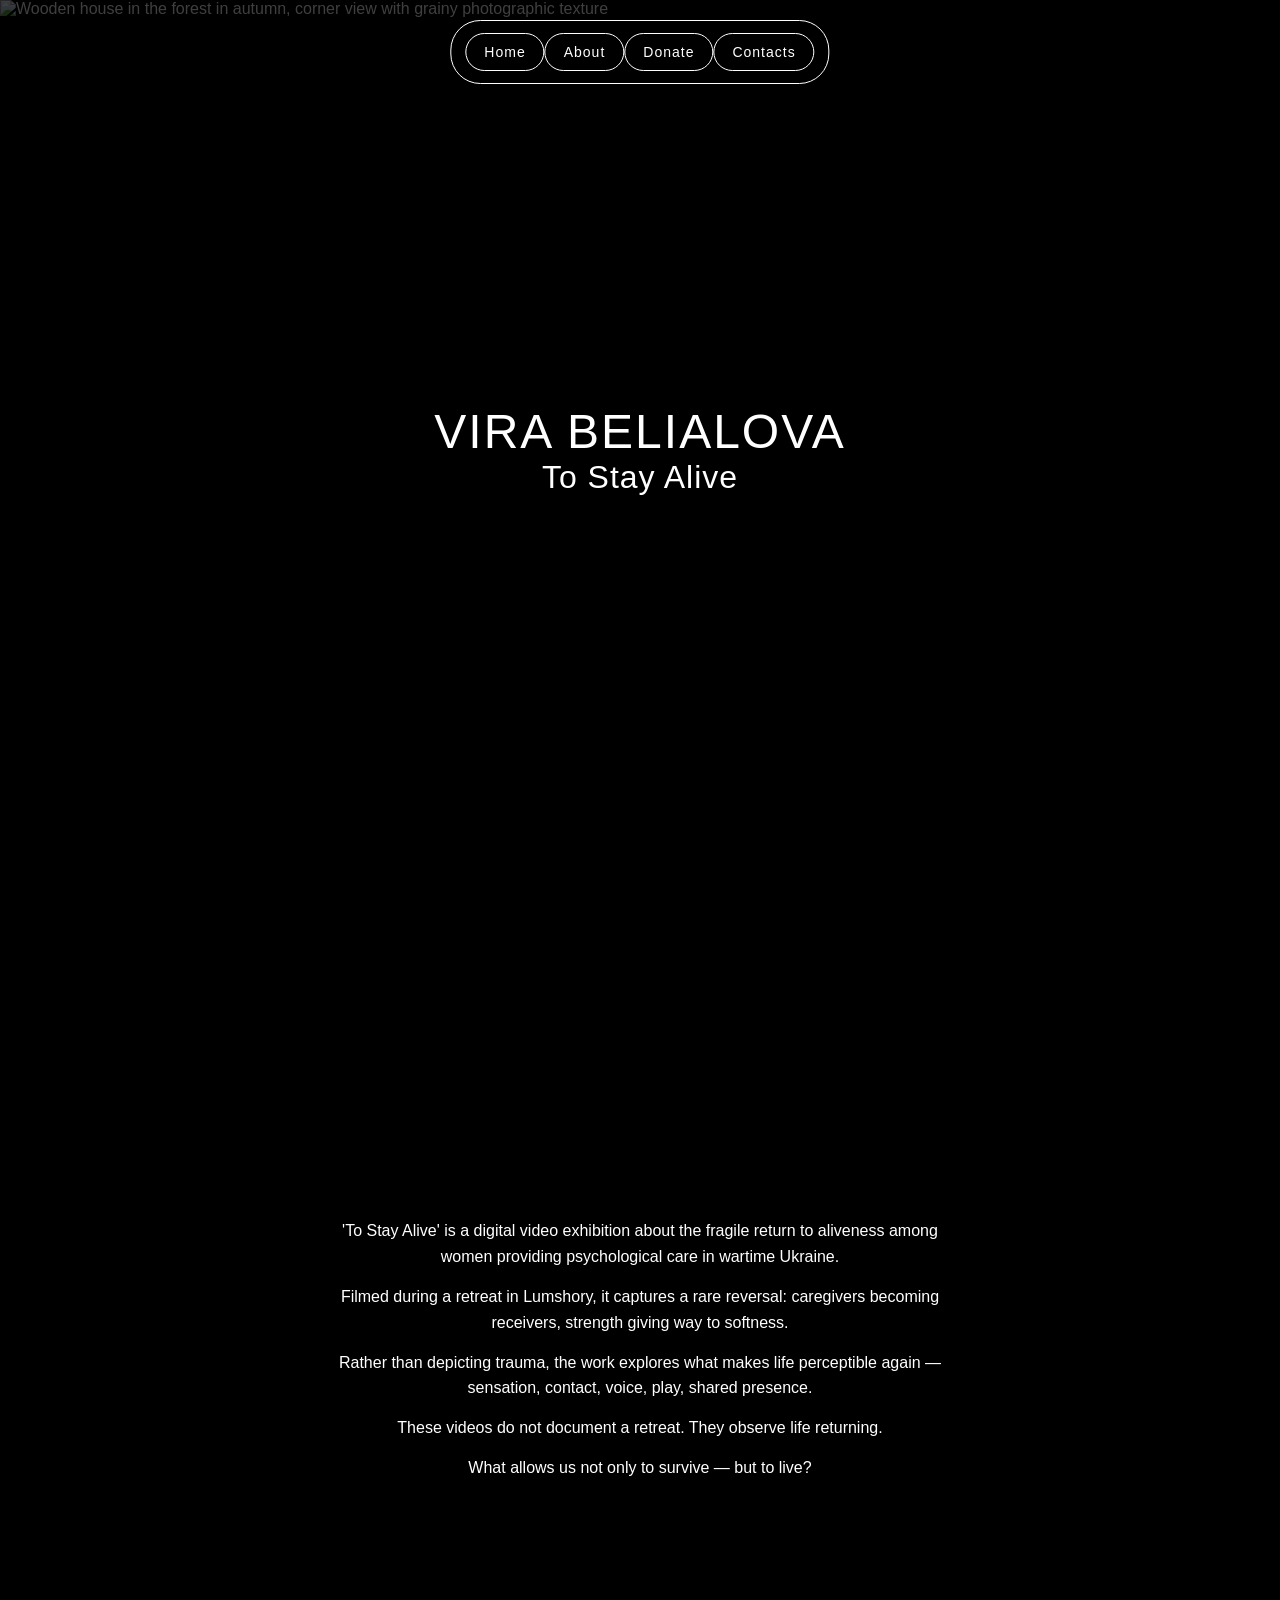
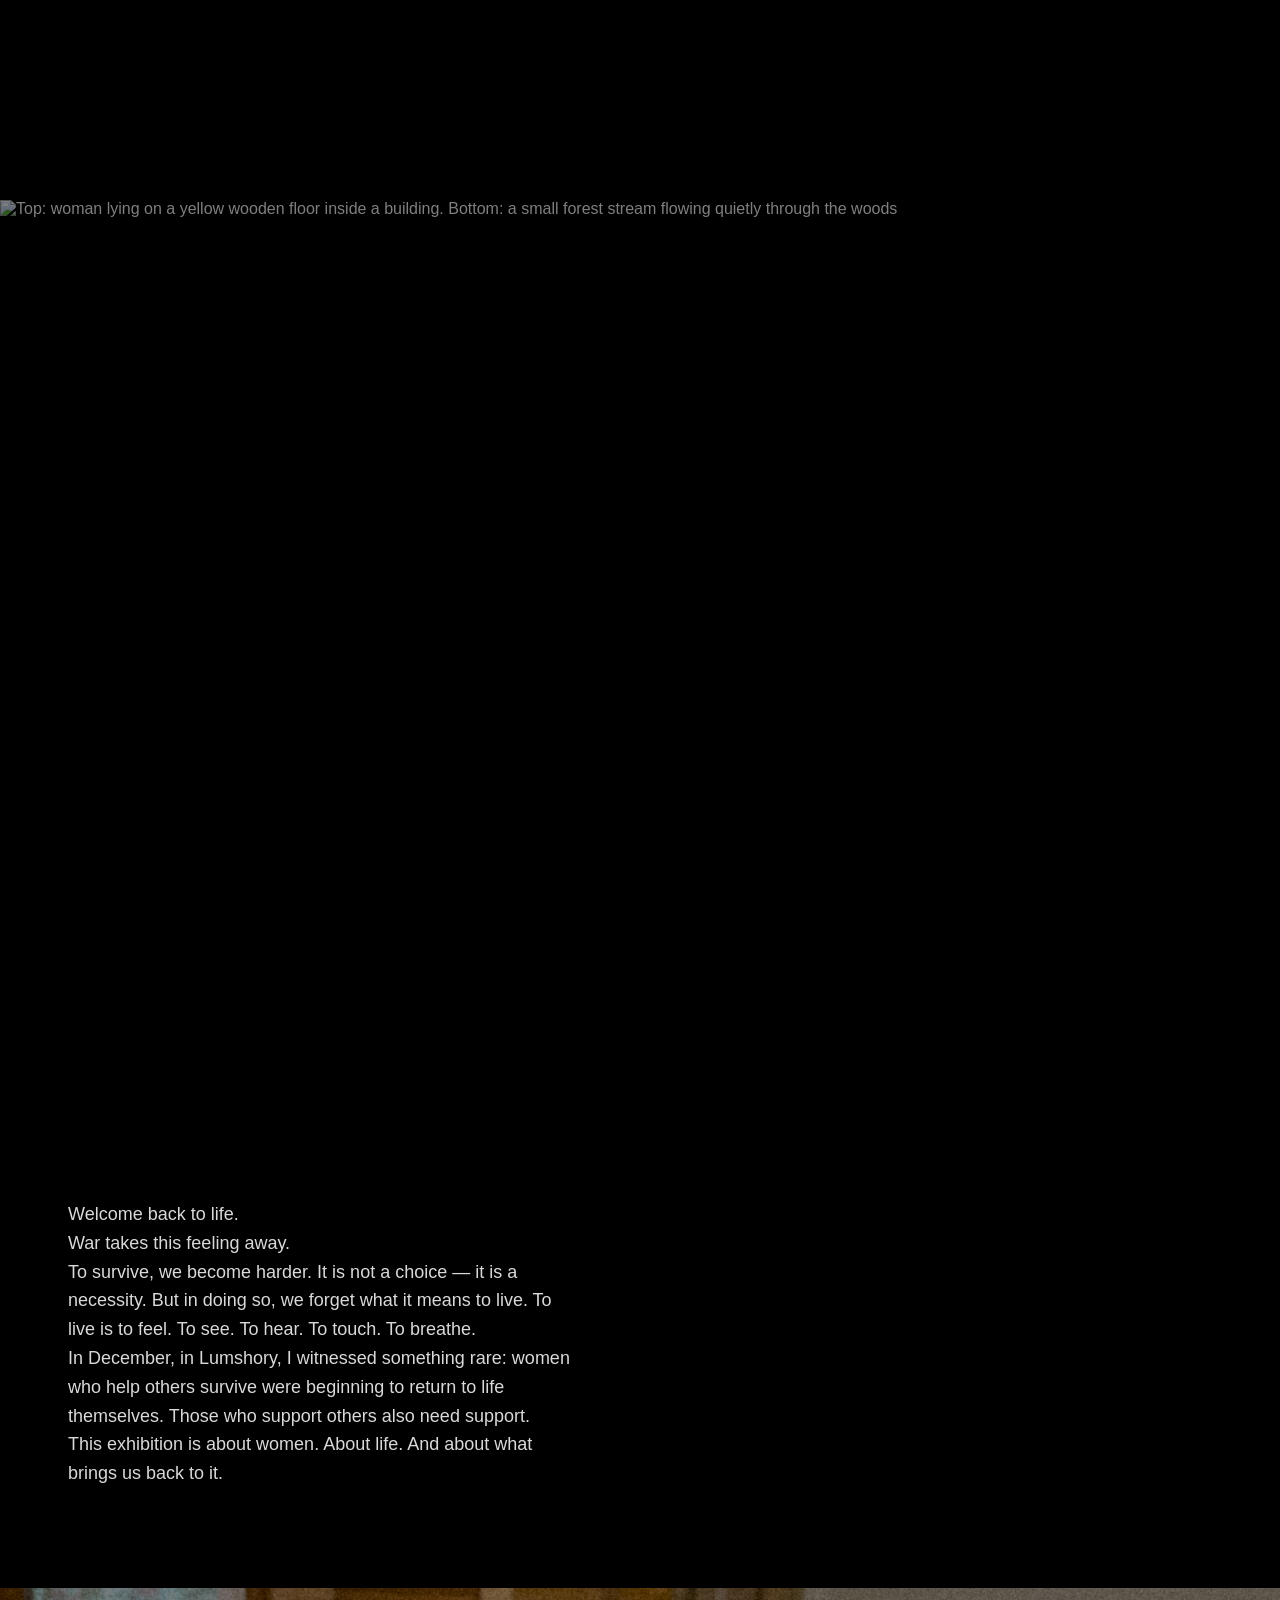
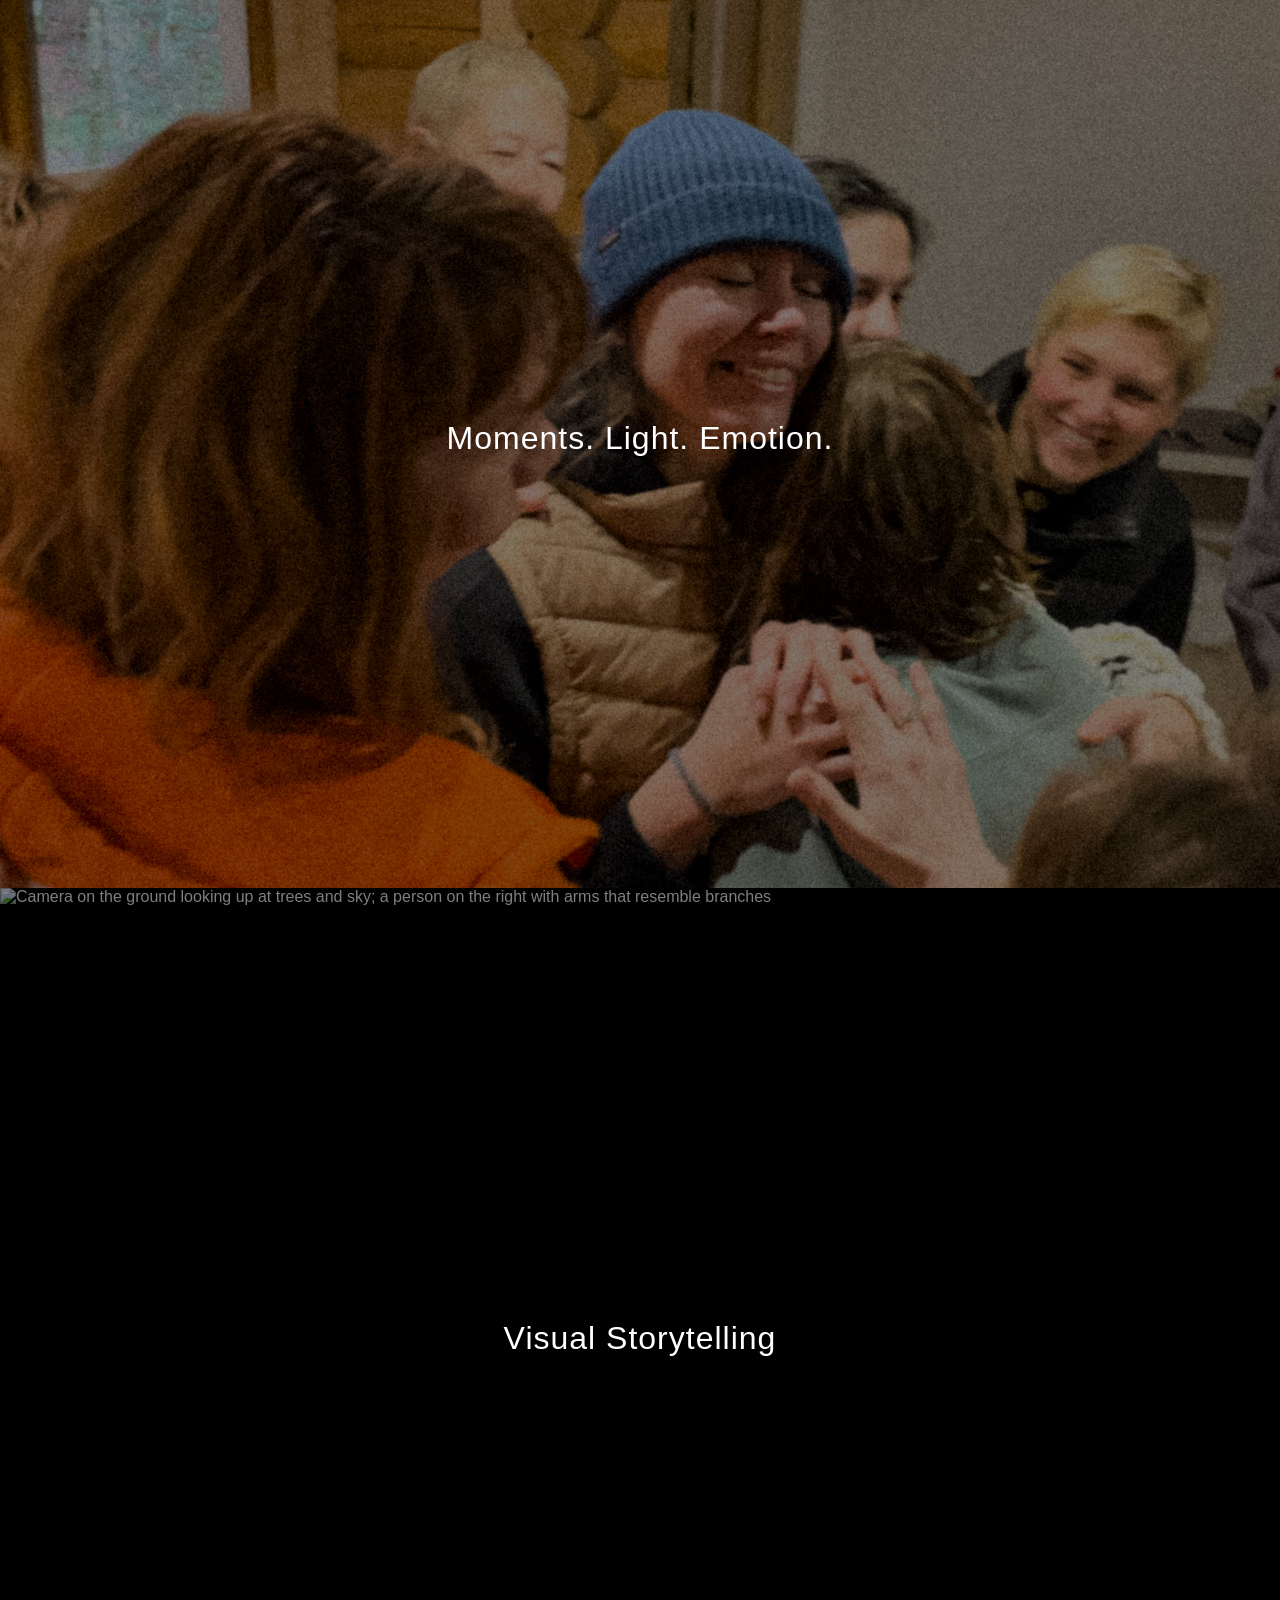
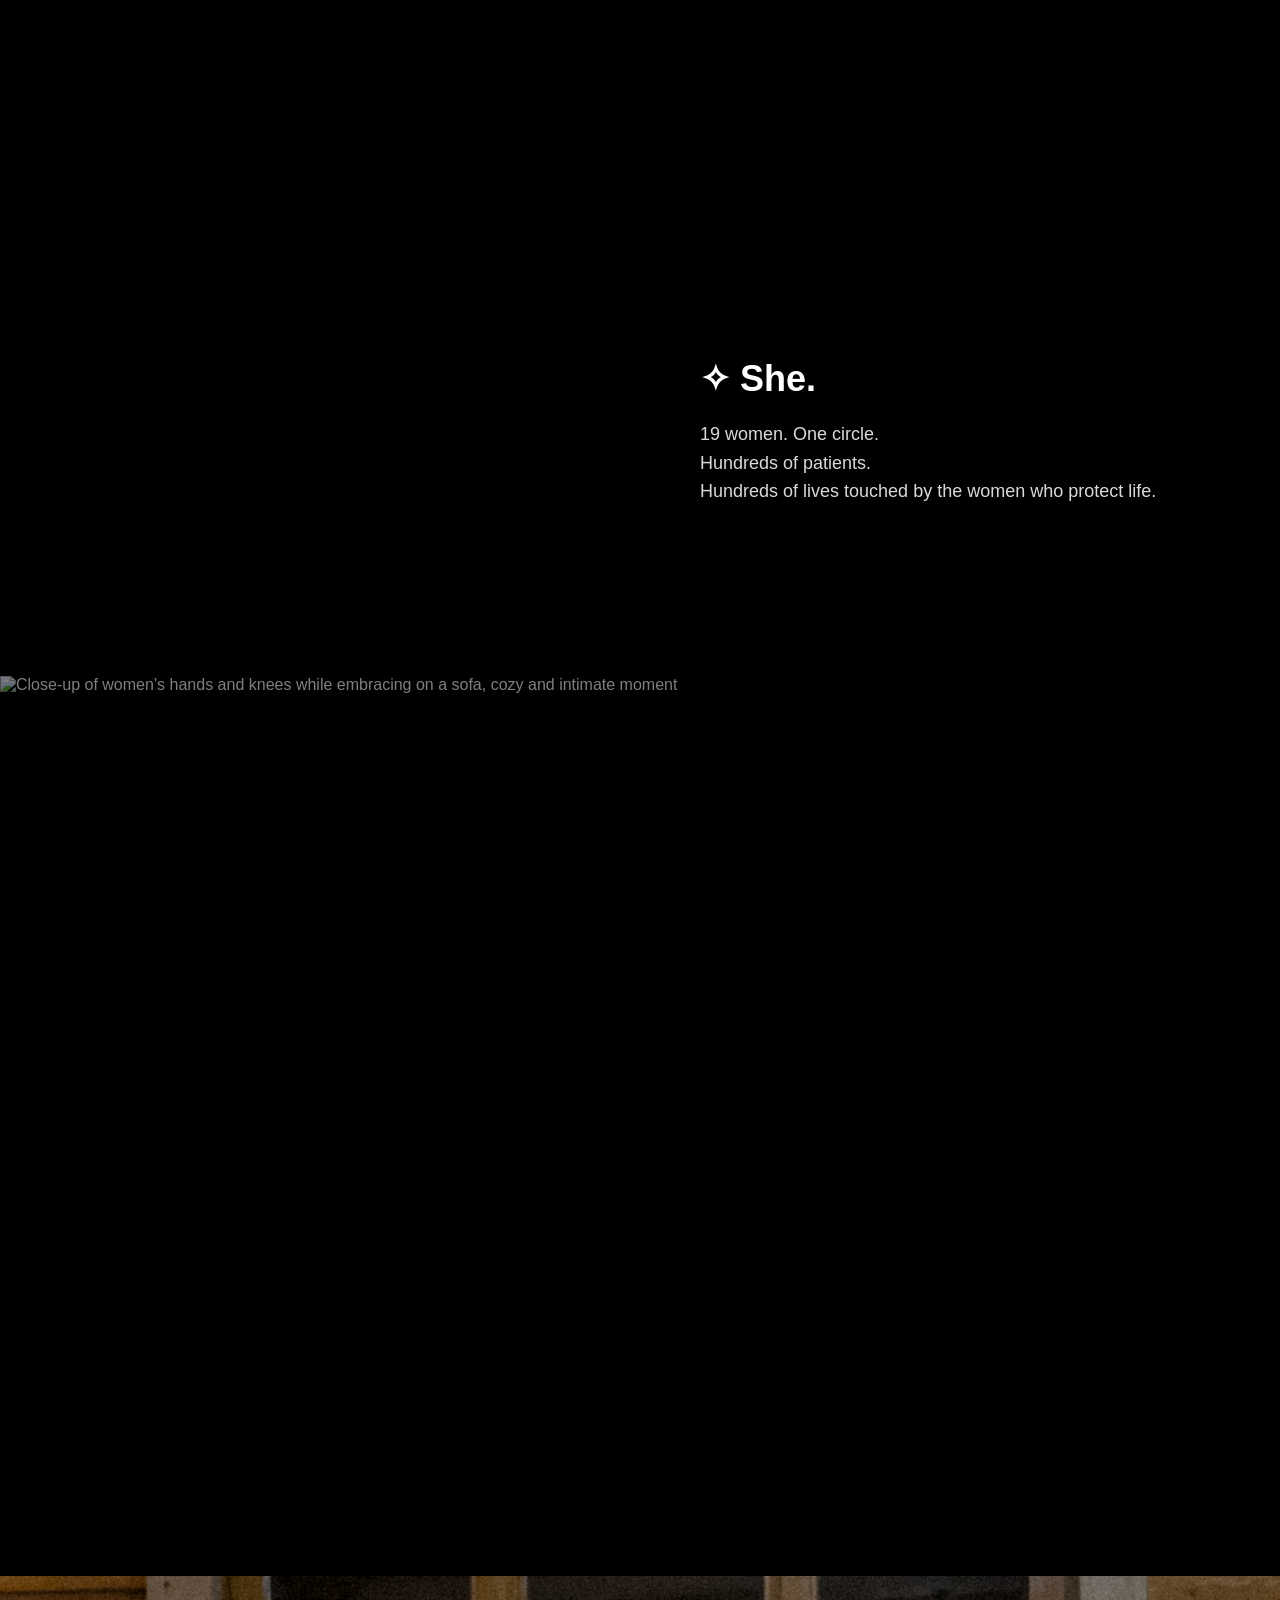
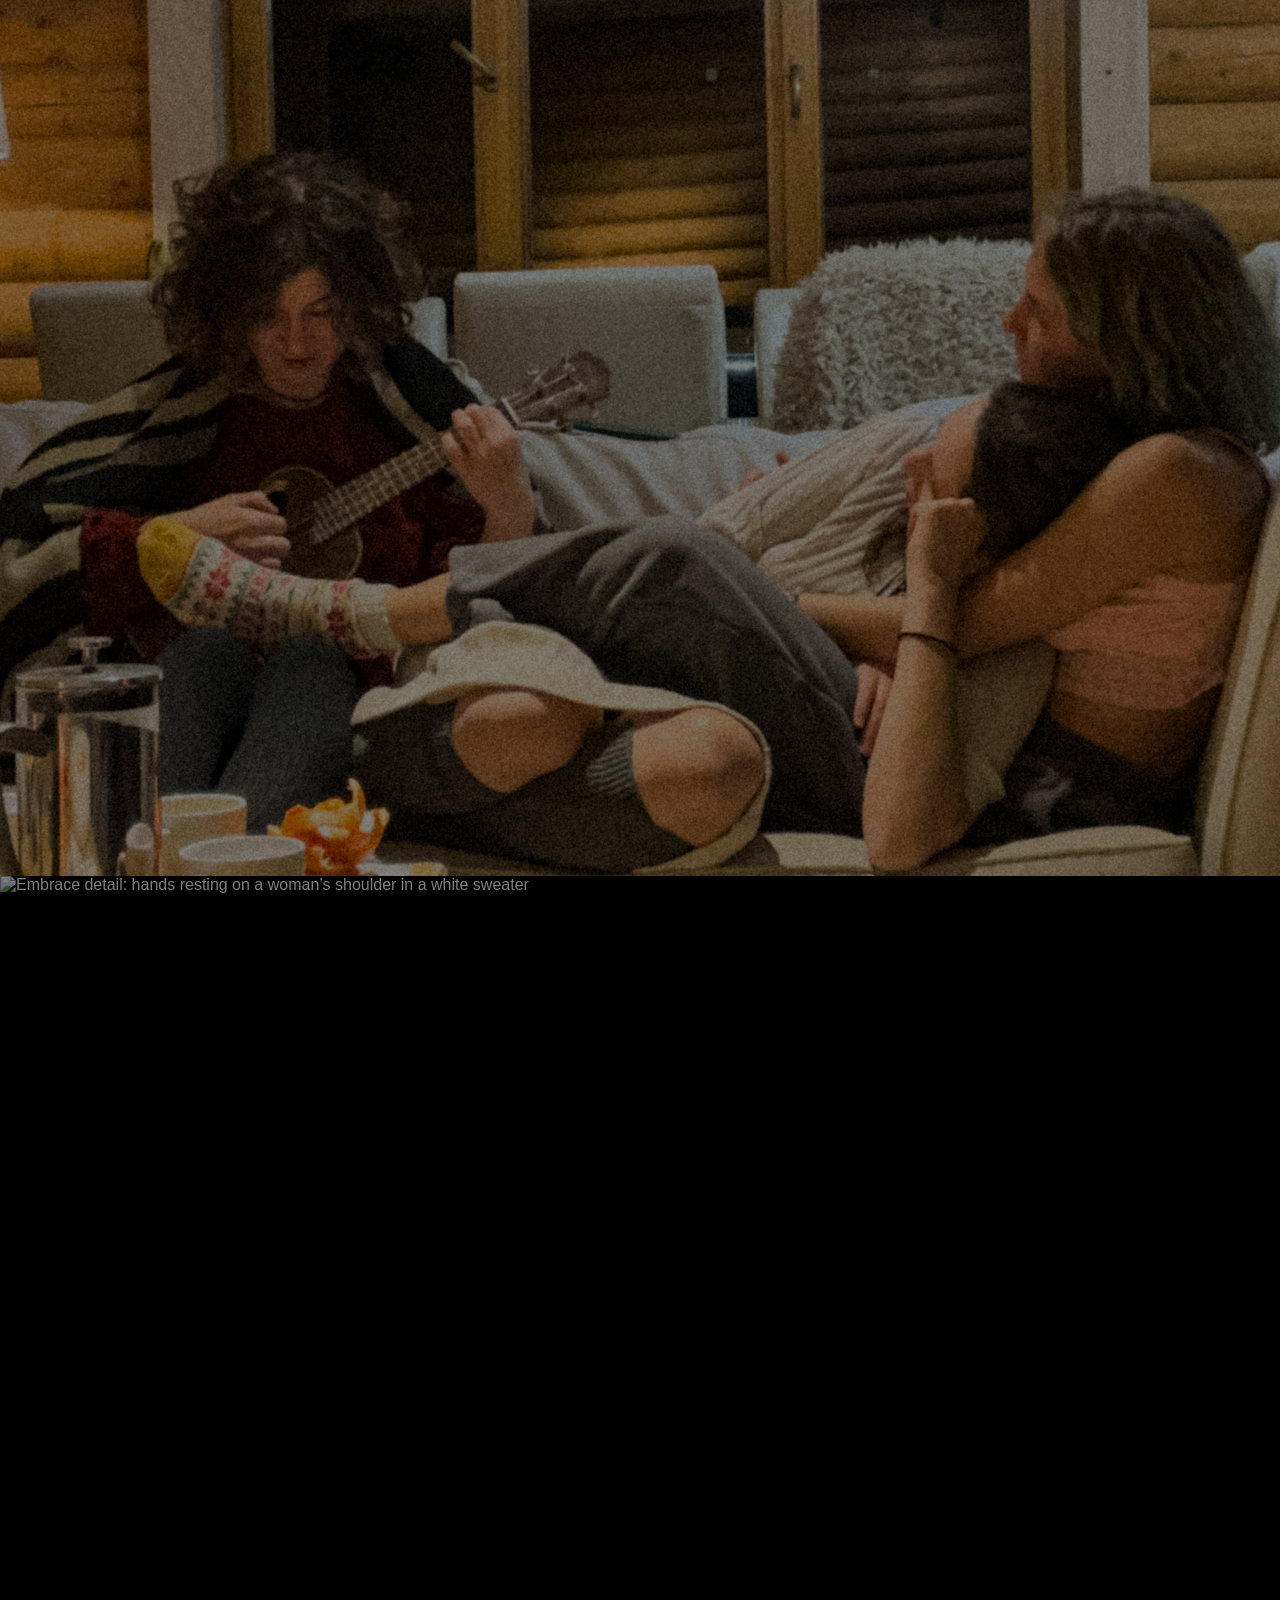
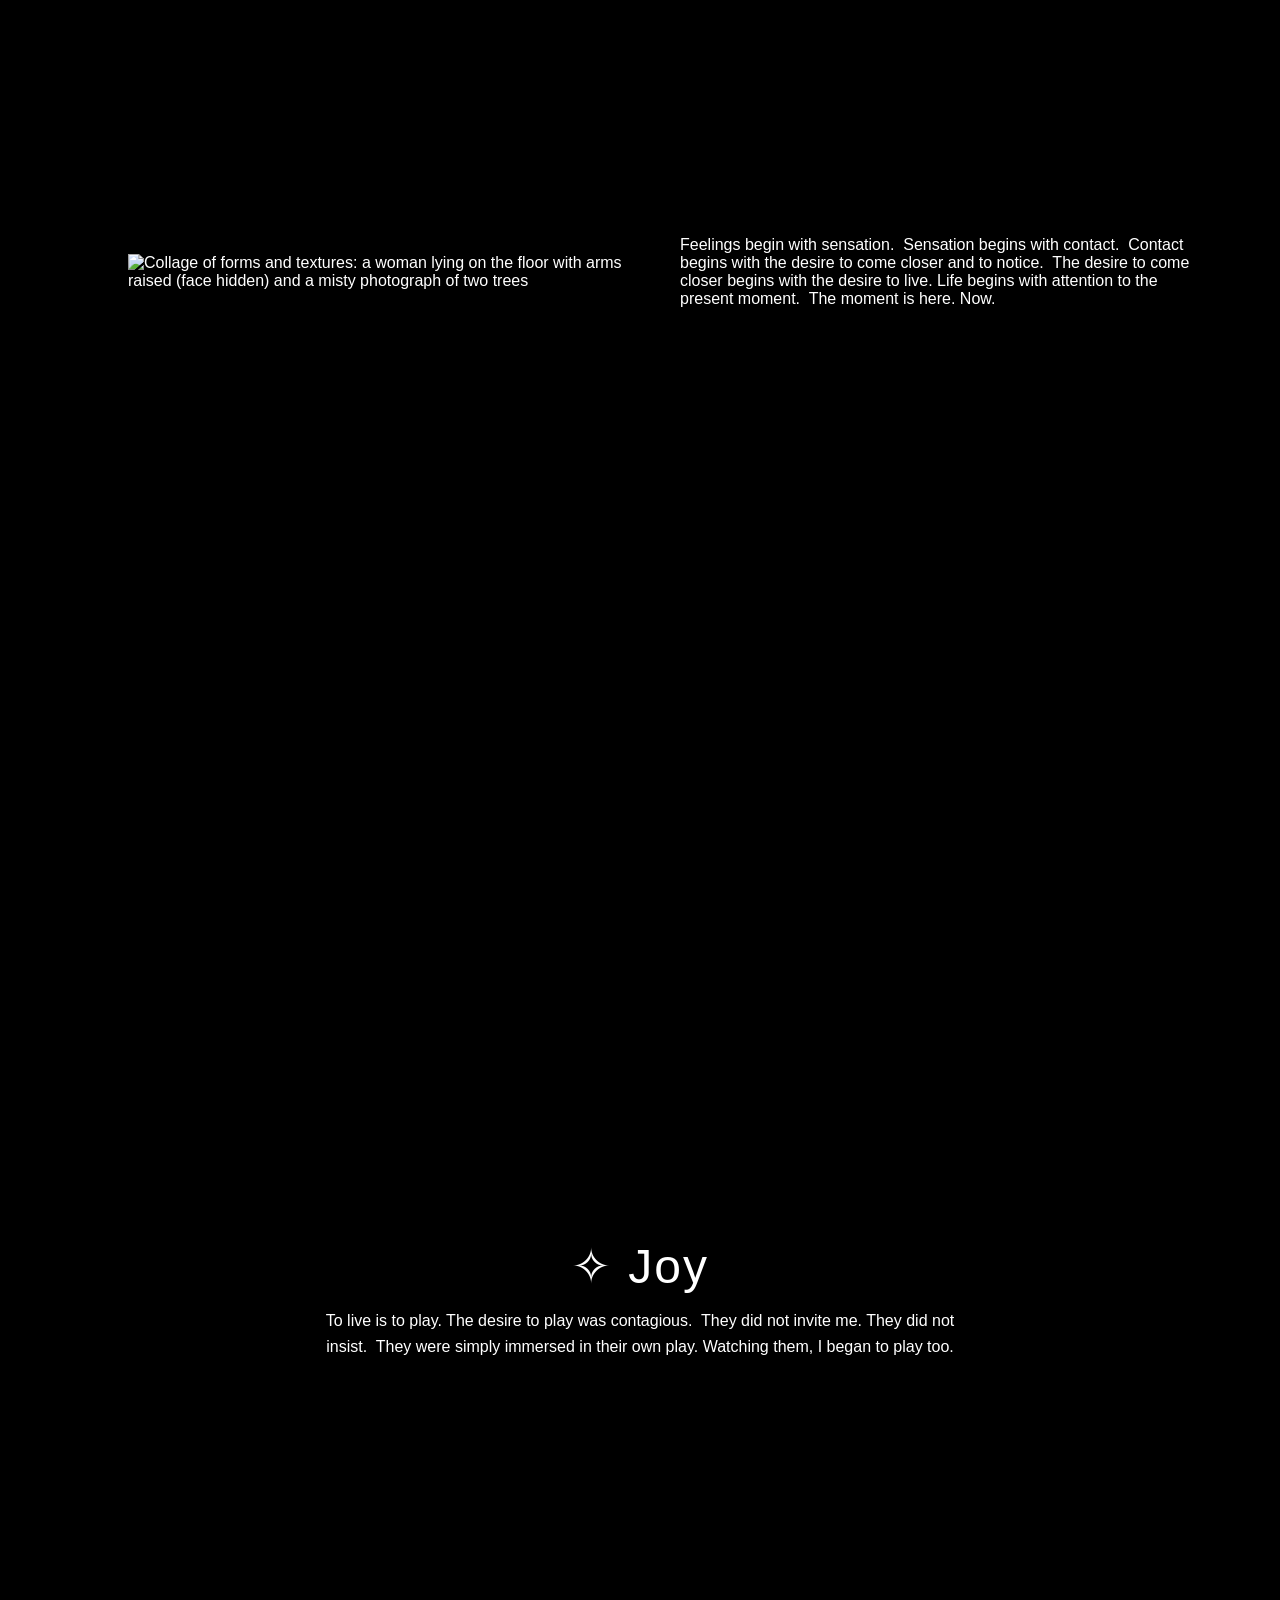
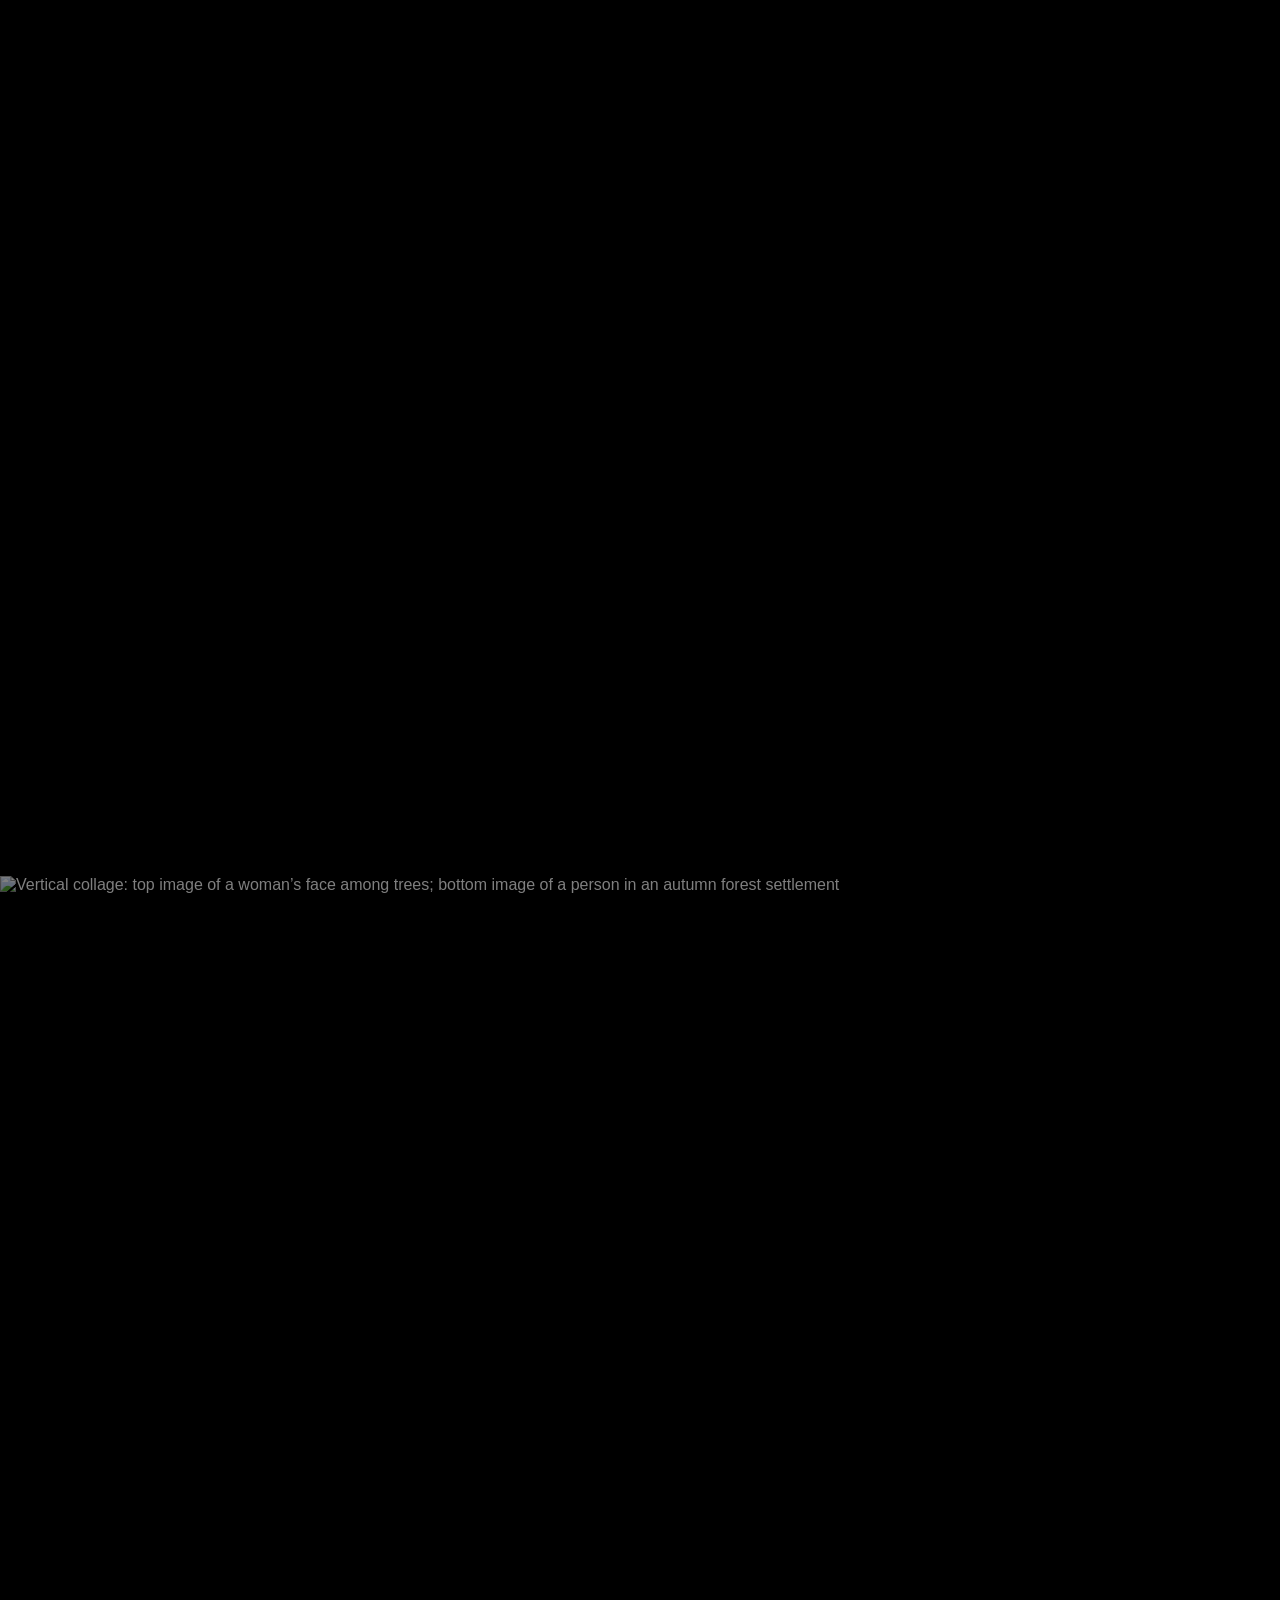
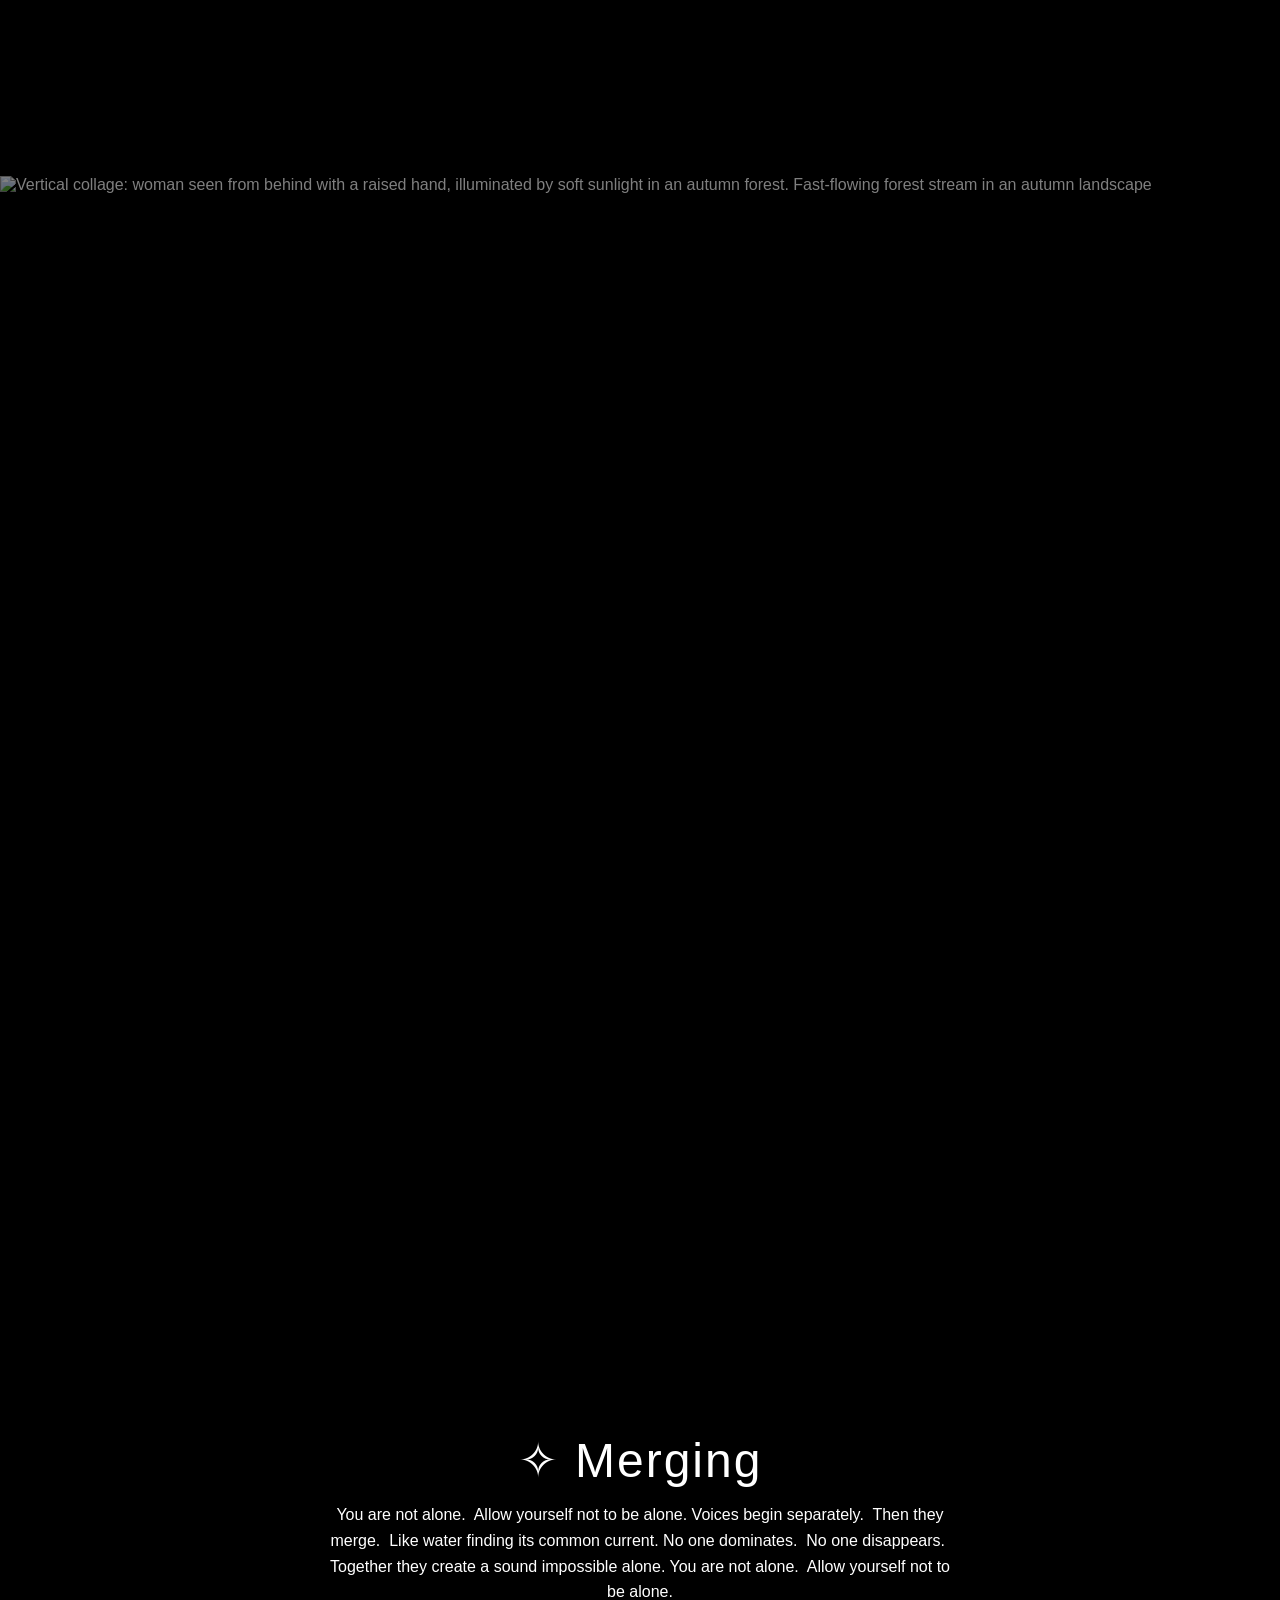
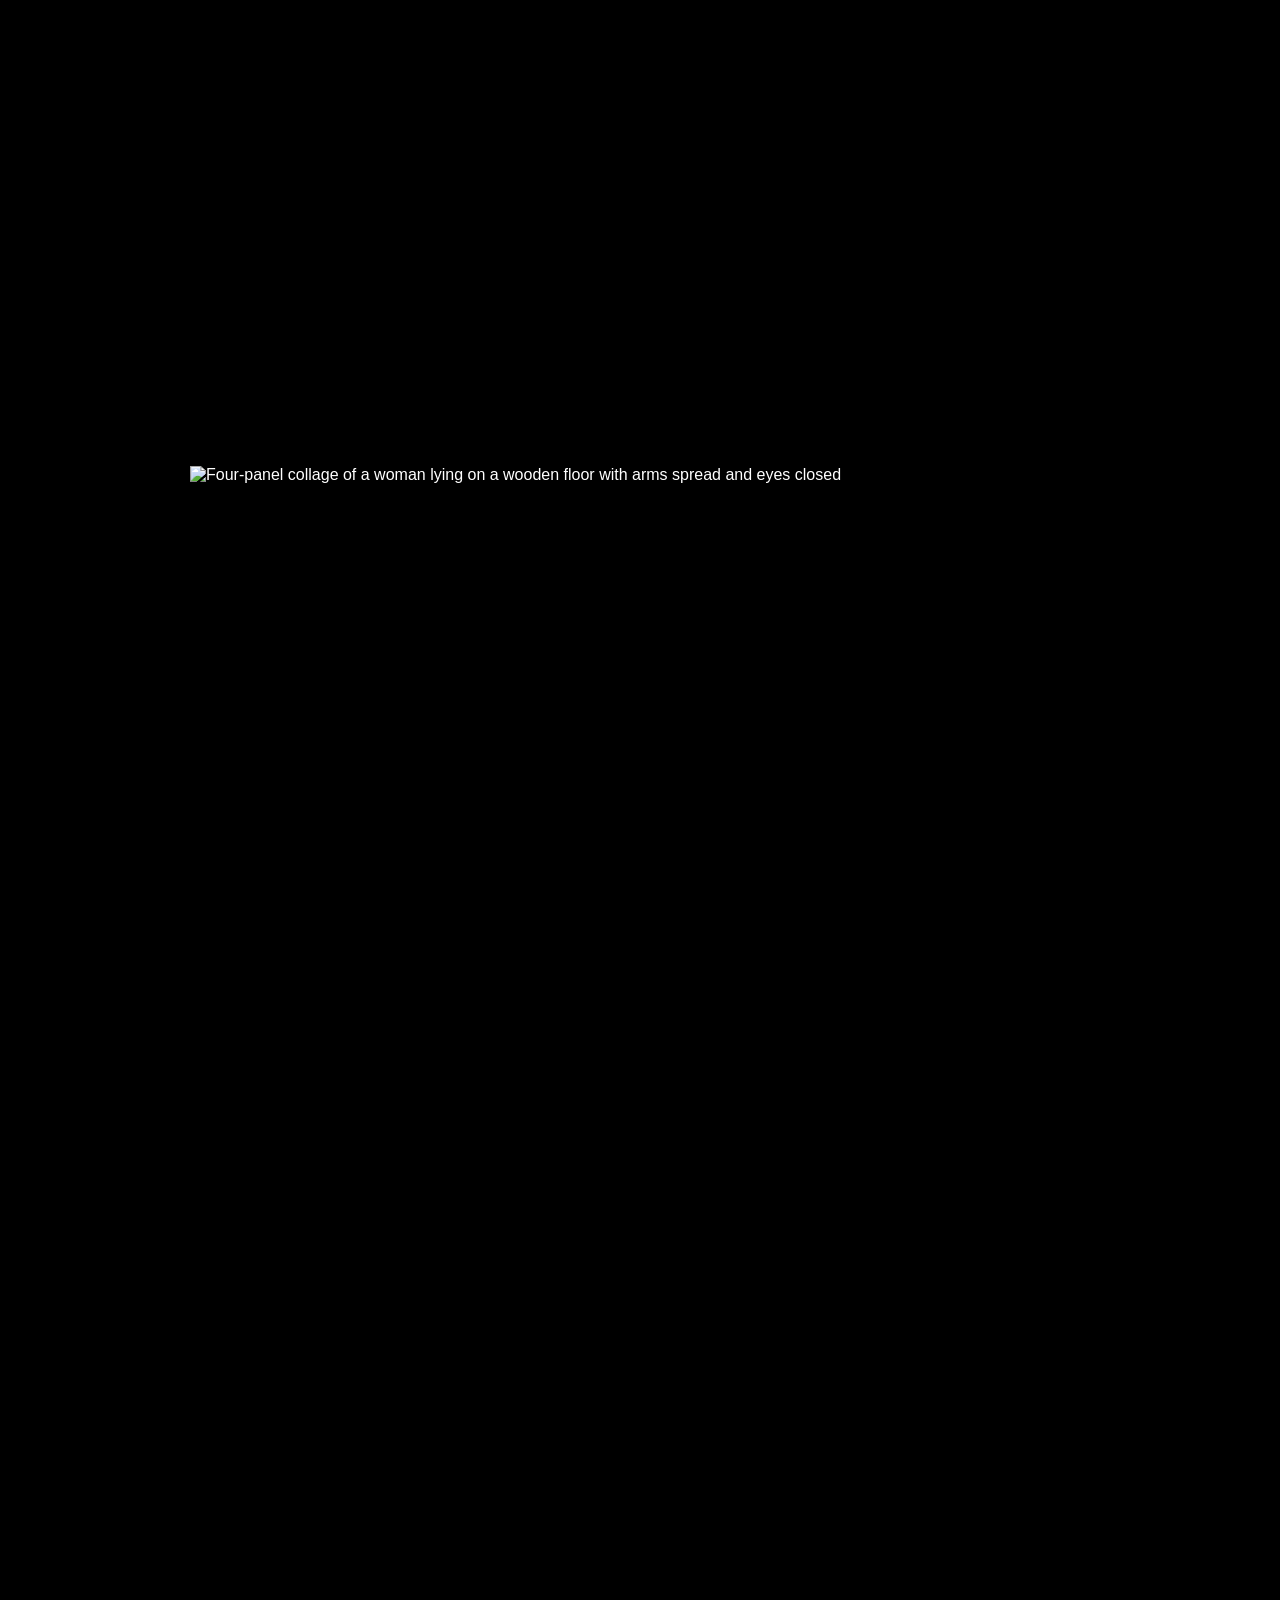
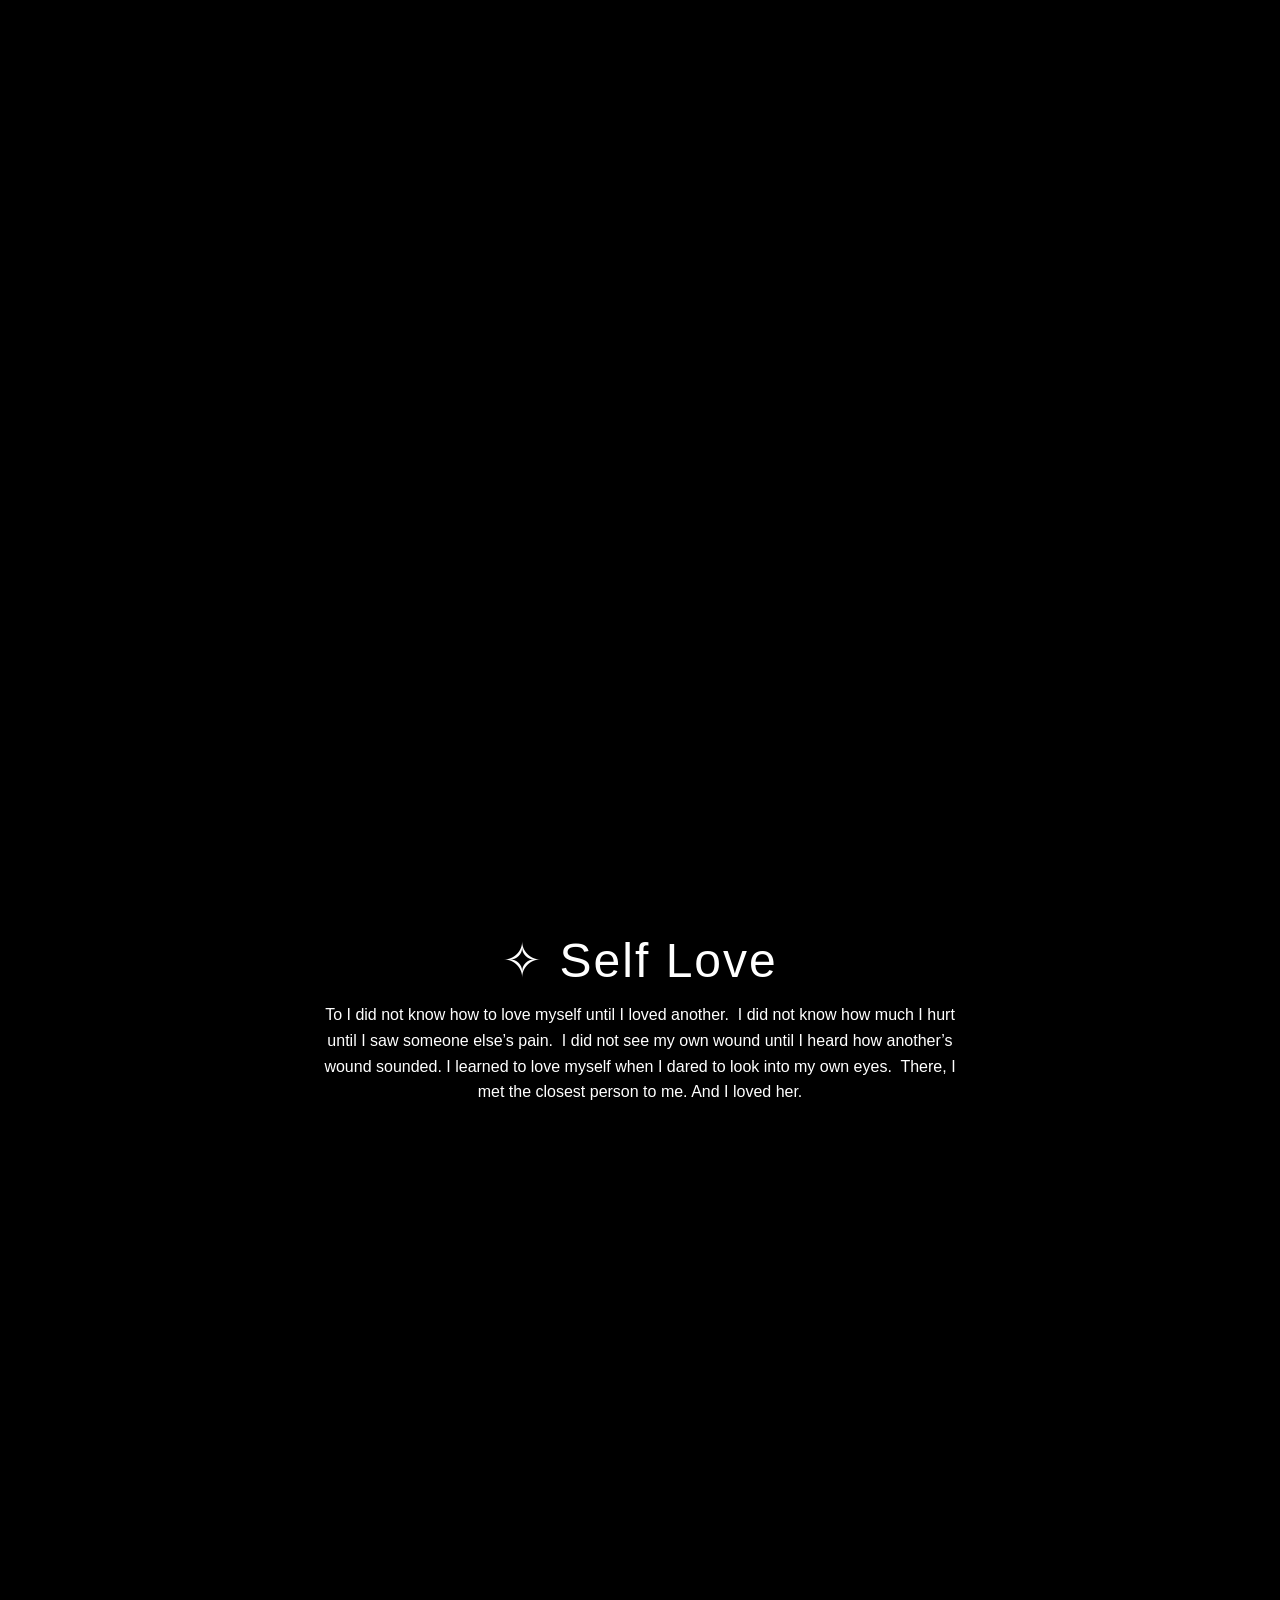
==== index.html @ a0e1cd68 "Update index.html" ====
<!DOCTYPE html>
<html lang="eng">
<head>
<meta charset="UTF-8">
<meta name="viewport" content="width=device-width, initial-scale=1.0">
<title>Vira Belialova</title>
<meta name="description" content="Digital video exhibition about resilience and human connection through photography and film during wartime Ukraine.">

<link rel="stylesheet" href="https://cdn.plyr.io/3.7.8/plyr.css">
<link href="https://cdnjs.cloudflare.com/ajax/libs/font-awesome/6.5.0/css/all.min.css" rel="stylesheet">
<link rel="stylesheet" href="css/style.css">
<link rel="apple-touch-icon" href="images/favicon.png">
</head>
  
  
<body>
  
<nav class="main-nav">
  <button class="burger" id="burgerBtn">☰</button>
  <div class="nav-links" id="navLinks">
    <a href="#home">Home</a>
    <a href="#about">About</a>
    <a href="#donate">Donate</a>
    <a href="#contacts">Contacts</a>
  </div>
</nav>



<!-- INTRO -->
<section id="home" class="section">
  <img src="images/photo1.JPG" alt="Wooden house in the forest in autumn, corner view with grainy photographic texture" loading="lazy">
  <div class="overlay"></div>
  <div class="text-center">
    <h1>VIRA BELIALOVA</h1>
    <h2>To Stay Alive</h2>
  </div>
</section>

<section class="section">
  <div class="overlay"></div>
  <div class="text-center">
    <p>'To Stay Alive' is a digital video exhibition about the fragile return to aliveness among women providing psychological care in wartime Ukraine.</p>
    <p>Filmed during a retreat in Lumshory, it captures a rare reversal: caregivers becoming receivers, strength giving way to softness.</p>
    <p>Rather than depicting trauma, the work explores what makes life perceptible again — sensation, contact, voice, play, shared presence.</p>
    <p>These videos do not document a retreat. They observe life returning.</p>
    <p>What allows us not only to survive — but to live?</p>
  </div>
</section>

<section class="section photo2-section">
  <img src="images/photo2.JPG" alt="Top: woman lying on a yellow wooden floor inside a building. Bottom: a small forest stream flowing quietly through the woods" loading="lazy">>
  <div class="overlay"></div>
  <div class="text-center"></div>
</section>

<section class="video-text-section reverse fade-in">
  <div class="video-text-container">

    <div class="video-side">
      <div class="video-wrapper">
        <iframe
          src="https://www.youtube.com/embed/ZzL8yOpNgnc?si=paxEgnsNGgTzH4nd"
          frameborder="0" 
          allow="accelerometer; autoplay; clipboard-write; encrypted-media; gyroscope; picture-in-picture; web-share" 
          title="Video"
          allowfullscreen>
        </iframe>
      </div>
    </div>

    <div class="text-side">
      <p>Welcome back to life.</p>
      <p>War takes this feeling away.</p>
      <p>To survive, we become harder. It is not a choice — it is a necessity. But in doing so, we forget what it means to live. To live is to feel. To see. To hear. To touch. To breathe.</p>
      <p>In December, in Lumshory, I witnessed something rare: women who help others survive were beginning to return to life themselves. Those who support others also need support.</p>
      <p>This exhibition is about women. About life. And about what brings us back to it.</p>
    </div>

  </div>
</section>


<section class="section photo2-section">
  <img src="images/photo3.JPG" alt="Group of women embracing inside a building, warm yellow light creating an intimate emotional moment" loading="lazy">
  <div class="overlay"></div>
  <div class="text-center">
    <h2>Moments. Light. Emotion.</h2>
  </div>
</section>

<section class="section photo2-section">
  <img src="images/photo3.png" alt="Camera on the ground looking up at trees and sky; a person on the right with arms that resemble branches" loading="lazy">
  <div class="overlay"></div>
  <div class="text-center">
    <h2>Visual Storytelling</h2>
  </div>
</section>

<!-- VIDEO + TEXT -->
<section class="video-text-section fade-in">
  <div class="video-text-container">

    <div class="video-side">
      <div class="video-wrapper">
        <iframe 
          src="https://www.youtube.com/embed/PPPGIDFSlWo?si=TrQxd7eTF3rBrQq8"
          frameborder="0" 
          allow="accelerometer; autoplay; clipboard-write; encrypted-media; gyroscope; picture-in-picture; web-share" 
          title="Video"
          allowfullscreen>
        </iframe>
      </div>
    </div>

    <div class="text-side">
      <h2>✧ She.</h2>
      <p>
        19 women. One circle.<br>
        Hundreds of patients.<br>
        Hundreds of lives touched by the women who protect life.
      </p>
    </div>

  </div>
</section>

<section class="section photo2-section">
  <img src="images/photo6.png" alt="Close-up of women’s hands and knees while embracing on a sofa, cozy and intimate moment" loading="lazy">
  <div class="overlay"></div>
  <div class="text-center">
  </div>
</section>

<section class="section photo2-section">
  <img src="images/photo5.JPG" alt="Three women in a forest house: one playing guitar on the left, two embracing and watching her on the right" loading="lazy">
  <div class="overlay"></div>
  <div class="text-center">
  </div>
</section>

<section class="section photo2-section">
  <img src="images/photo7.JPG" alt="Embrace detail: hands resting on a woman’s shoulder in a white sweater" loading="lazy">
  <div class="overlay"></div>
  <div class="text-center">
  </div>
</section>

<!-- FORMS&TEXTUES -->
  <section class="photo3-section">
  <div class="photo3-side">
   <div class="overlay"></div>
    <img src="images/photo8.JPG" alt="Collage of forms and textures: a woman lying on the floor with arms raised (face hidden) and a misty photograph of two trees" loading="lazy">
  </div>
  <div class="text3-side">
    <p>
      Feelings begin with sensation.  Sensation begins with contact.  
      Contact begins with the desire to come closer and to notice.  
      The desire to come closer begins with the desire to live.
      Life begins with attention to the present moment.  The moment is here. Now.
    </p>
  </div>
</section>

<!-- TWO-VIDEO -->  
<section class="video-two-section fade-in">
  <div class="video-two-container">
    <div class="video-side">
      <div class="video-wrapper">
        <iframe 
          src="https://www.youtube.com/embed/qowpmqM3zaw?si=bbCmGIpxBoqoD9-h"
          frameborder="0" 
          allow="accelerometer; autoplay; clipboard-write; encrypted-media; gyroscope; picture-in-picture; web-share" 
          title="Video 1"
          allowfullscreen>
        </iframe>
      </div>
    </div>

    <div class="video-side">
      <div class="video-wrapper">
        <iframe 
          src="https://www.youtube.com/embed/mvzyoXu4j4U?si=EK5Nl8gSKUuD56Bk"
          frameborder="0" 
          allow="accelerometer; autoplay; clipboard-write; encrypted-media; gyroscope; picture-in-picture; web-share" 
          title="Video 2"
          allowfullscreen>
        </iframe>
      </div>
    </div>
  </div>
</section>
  
  <section class="section fade-in">
  <div class="overlay"></div>
  <div class="text-center">
    <h1>✧ Joy</h1>
    <p>To live is to play.
      The desire to play was contagious.  They did not invite me. They did not insist.  They were simply immersed in their own play.
      Watching them, I began to play too.</p>
  </div>
</section>

  <!-- FULL SCREEN VIDEO -->
<section class="video-full-section fade-in">
  <div class="video-wrapper">
    <iframe 
      src="https://www.youtube.com/embed/0pg-DAl9K8Q?si=EpVAgzyn_KKNoSh7"
      frameborder="0" 
      allowfullscreen>
    </iframe>
  </div>
</section>

  <!-- PHOTOS WATER -->
<section class="section photo2-section">
  <img src="images/photo9.JPG" alt="Vertical collage: top image of a woman’s face among trees; bottom image of a person in an autumn forest settlement" loading="lazy">
  <div class="overlay"></div>
</section>

<section class="section photo2-section">
  <img src="images/photo10.JPG" alt="Vertical collage: woman seen from behind with a raised hand, illuminated by soft sunlight in an autumn forest. Fast-flowing forest stream in an autumn landscape" loading="lazy">
  <div class="overlay"></div>
</section>

<!-- TEXT ON BLACK Merging -->
<section class="section fade-in">
  <div class="overlay"></div>
  <div class="text-center">
    <h1>✧ Merging</h1>
      <p>You are not alone.  Allow yourself not to be alone.
    Voices begin separately.  Then they merge.  Like water finding its common current.
    No one dominates.  No one disappears.  Together they create a sound impossible alone.
    You are not alone.  Allow yourself not to be alone.
      </p>
  </div>
</section>

<!-- SPLIT PHOTO 12 -->
<section class="section split-photo-section">
  <div class="split-photo">
    <img src="images/photo12.JPG" alt="Four-panel collage of a woman lying on a wooden floor with arms spread and eyes closed" loading="lazy">
    <div class="slice slice1"></div>
    <div class="slice slice2"></div>
    <div class="slice slice3"></div>
    <div class="slice slice4"></div>
  </div>
</section>



<!-- FULL SCREEN VIDEO WODICHKA -->
<section class="video-full-section fade-in">
  <div class="video-wrapper">
    <iframe 
      src="https://www.youtube.com/embed/WrlVKl6Yaes?si=QvxQKqQjH7GMeKtN"
      frameborder="0" 
      allowfullscreen>
    </iframe>
  </div>
</section>

<!-- ✧ Self Love -->
<section class="section fade-in">
  <div class="overlay"></div>
  <div class="text-center">
    <h1>✧ Self Love</h1>
      <p>To I did not know how to love myself until I loved another.  I did not know how much I hurt until I saw someone else’s pain.  I did not see my own wound until I heard how another’s wound sounded.
      I learned to love myself when I dared to look into my own eyes.  There, I met the closest person to me.
      And I loved her.
      </p>
  </div>
</section>

<!-- FULL SCREEN SUN SOLSTICE DAY -->
<section class="video-full-section fade-in">
  <div class="video-wrapper">
    <iframe 
      src="https://www.youtube.com/embed/tWdcRgEombw?si=PYwndastY68zurOa"
      frameborder="0" 
      allowfullscreen>
    </iframe>
  </div>
</section>

<!-- ✧ Another Life -->
<section class="section fade-in">
  <div class="overlay"></div>
  <div class="text-center">
    <h1>✧ Another Life</h1>
      <p>I came back to life.  Now I know that I am alive.
But there is another life waiting.  The one we must return to.
A life where sirens exist.  Where strength is required again.  Where softness cannot always stay.
We leave this place alive  so that we can return — and continue living.
      </p>
  </div>
</section>

<!-- FULL SCREEN Another Life -->
<section class="video-full-section fade-in">
  <div class="video-wrapper">
    <iframe 
      src="https://www.youtube.com/embed/tmlPhHB3OkM?si=rQluVOmiCw_osvuu"
      frameborder="0" 
      allowfullscreen>
    </iframe>
  </div>
</section>

<!-- ✧ To Stay Alive -->
 <section class="section photo2-section fade-in">
   <img src="images/photo11.JPG" alt="Wooden house in the forest at night, warm yellow light glowing from the windows" loading="lazy">
    <div class="overlay"></div>
    <div class="text-center">
    <h1>✧ To Stay Alive</h1>
  </div>
</section>


<!-- FULL SCREEN To Stay Alive -->
<section class="video-full-section fade-in">
  <div class="video-wrapper">
    <iframe 
      src="https://www.youtube.com/embed/af9LQlVuUPk?si=Qg-hnSUiRVCBR7mv"
      frameborder="0" 
      allowfullscreen>
    </iframe>
  </div>
</section>

<!-- DONATION BUTTON -->
<section class="support-section fade-in" id="donate">
  <div class="support-content">
    <h2>Support the Project</h2>
    <p>
      If this work resonates with you, consider supporting the continuation of the exhibition.
      Your contribution helps document and preserve women's voices during wartime.<br>
      19 women. Hundreds of lives held together.
      This exhibition continues because people choose to care.
    </p>

    <button id="donateBtn" class="donate-button" aria-label="Support the project">
      Support / Donate
    </button>
  </div>
</section>

<!-- MODAL -->
<div id="donateModal" class="donate-modal" role="dialog" aria-modal="true" aria-label="Donation information">
  <div class="donate-modal-content">
    <span id="closeModal" class="close-modal" aria-label="Close donation window">&times;</span>

    <h2>Donate</h2>

    <p>Monobank (UA)</p>
    <img src="images/qr-monobank.png" alt="Monobank QR code" class="donation-qr" loading="lazy">

    <p class="donation-note">
      Card: 0000 0000 0000 0000<br>
      Name: Your Name
    </p>
  </div>
</div>



<!-- FOOTER -->
<footer id="contacts">
  <div class="socials">
    <a href="https://www.instagram.com/veramandarin" target="blank" aria-label="Instagram">
      <i class="fab fa-instagram"></i>
    </a>
    <a href="https://www.youtube.com/@verabelialova" target="blank" aria-label="YouTube">
      <i class="fab fa-youtube"></i>
    </a>
    <a href="mailto:veramandarin@gmail.com" aria-label="Email">
      <i class="fas fa-envelope"></i>
    </a>
  </div>
  <p>&copy; 2026 Vira Belialova</p>
</footer>


<script src="https://cdn.plyr.io/3.7.8/plyr.polyfilled.js"></script>
  
<script>
  const player = new Plyr('#player', {
    controls: ['play-large','play','progress','mute','volume','fullscreen']
  });
</script>

<!-- JS FOR FADE IN -->  
<script>
  const observer = new IntersectionObserver((entries) => {
    entries.forEach(entry => {
      if (entry.isIntersecting) {
        entry.target.classList.add('visible');
      }
    });
  }, {
    threshold: 0.2
  });

  document.querySelectorAll('.fade-in').forEach(el => {
    observer.observe(el);
  });
</script>

<!-- JS FOR SPLIT PHOTO --> 
<script>
document.addEventListener("DOMContentLoaded", function() {
  const slices = document.querySelectorAll(".slice");
  const section = document.querySelector(".split-photo-section");

  const observer = new IntersectionObserver((entries) => {
    entries.forEach(entry => {
      if (entry.isIntersecting) {
        slices.forEach(slice => {
          slice.classList.add("visible");
        });
      }
    });
  }, { threshold: 0.4 });

  observer.observe(document.querySelector(".split-photo-section"));
});
</script>


  <!-- JS FOR DONATION --> 
<script>
  const modal = document.getElementById('donateModal');
const btn = document.getElementById('donateBtn');
const close = document.getElementById('closeModal');

btn.onclick = () => {
  modal.style.display = 'flex';
};

close.onclick = () => {
  modal.style.display = 'none';
};

window.onclick = (e) => {
  if (e.target === modal) {
    modal.style.display = 'none';
  }
};

</script>


 <!-- JS FOR BURGER LOGIC --> 
<script>
const nav = document.querySelector('.main-nav');
const burger = document.getElementById('burgerBtn');
const links = document.getElementById('navLinks');

let lastScroll = 0;

// hide on scroll
window.addEventListener('scroll', () => {
  const current = window.pageYOffset;

  if (current > lastScroll + 10) {
    nav.style.transform = 'translate(-50%, -120%)';
    nav.style.opacity = '0';
  } else {
    nav.style.transform = 'translate(-50%, 0)';
    nav.style.opacity = '1';
  }

  lastScroll = current;
});

// open/close burger
burger.onclick = (e) => {
  e.stopPropagation();
  links.classList.toggle('open');
};

// close on click outside
document.addEventListener('click', (e) => {
  if (!links.contains(e.target) && e.target !== burger) {
    links.classList.remove('open');
  }
});
</script>



  


</body>
</html>
---- css/style.css ----
/* =========================
   BASE
========================= */
* {
  margin: 0;
  padding: 0;
  box-sizing: border-box;
  font-family: 'Garet', sans-serif;
}

body {
  background: #000;
  color: #fff;
  overflow-x: hidden;
}

.main-nav {
  position: fixed;
  top: 20px;
  left: 50%;
  transform: translateX(-50%);
  z-index: 1000;
  text-align: center;
}


/* =========================
  NAVIGATION
========================= */
.main-nav {
  position: fixed;
  top: 20px;
  left: 50%;
  transform: translateX(-50%);
  z-index: 1000;
  text-align: center;
}

/* контейнер ссылок */
.nav-links {
  display: inline-flex;
  padding: 8px 14px;
  border: 1px solid #fff;           /* рамка как у кнопки */
  border-radius: 30px;
  background: transparent;         /* прозрачный фон */
}

/* кнопки */
.nav-links a {
  display: block;            /* вместо inline */
  width: 100%;                /* на всю ширину */
  padding: 10px 18px;
  text-align: center;
  border: 1px solid #fff;
  background: transparent;
  color: #fff;
  text-decoration: none;
  font-size: 14px;             /* чуть крупнее для мобил */
  letter-spacing: 1px;
  border-radius: 20px;
  transition: all 0.4s ease;
  margin: 4px 0;
}

.nav-links a:hover {
  background: #fff;
  color: #000;
}


/* бургер */
.burger {
  display: none;
  background: transparent;
  border: 1px solid #fff;
  color: #fff;
  padding: 8px 14px;
  border-radius: 20px;
  font-size: 18px;
  cursor: pointer;
}

/* ===== АДАПТИВ ===== */
@media (max-width: 768px) {
  .nav-links {
    display: none;
    flex-direction: column;
    border-radius: 12px;
    padding: 12px;
    background: rgba(0, 0, 0, 0.9);
  }

  .nav-links a {
    margin: 4px 0;
  }

  .burger {
    display: inline-block;
  }

  .nav-links.open {
    display: flex;
  }
}




/* =========================
   DONATION SECTION
========================= */
.support-section {
  padding: 140px 10%;
  text-align: center;
  background: #000;
}

.support-content {
  max-width: 700px;
  margin: 0 auto;
}

.support-content h2 {
  font-size: 36px;
  margin-bottom: 30px;
  font-weight: 300;
}

.support-content p {
  font-size: 18px;
  line-height: 1.7;
  opacity: 0.8;
  margin-bottom: 40px;
}

.donate-button {
  display: inline-block;
  padding: 14px 40px;
  border: 1px solid #fff;
  background: #000;
  color: #fff;
  text-decoration: none;
  font-size: 14px;
  letter-spacing: 2px;
  transition: all 0.4s ease;
}

.donate-button:hover {
  background: #fff;
  color: #000;
}

/* MODAL BACKDROP */
.donate-modal {
  display: none;
  position: fixed;
  inset: 0;
  background: rgba(0,0,0,0.7);
  z-index: 999;
  align-items: center;
  justify-content: center;
}

/* CONTENT */
.donate-modal-content {
  background: #111;
  padding: 30px;
  border-radius: 10px;
  text-align: center;
  max-width: 400px;
  width: 90%;
  position: relative;
}

/* CLOSE */
.close-modal {
  position: absolute;
  top: 10px;
  right: 15px;
  font-size: 24px;
  cursor: pointer;
}

/* QR */
.donation-qr {
  width: 160px;
  height: 160px;
  object-fit: cover;
  margin: 15px auto;
  display: block;
}

.donation-note {
  font-size: 14px;
  opacity: 0.7;
}


/* =========================
   FULLSCREEN SECTIONS
========================= */
.section {
  position: relative;
  width: 100%;
  height: 100vh;
  overflow: hidden;
}

.section img {
  width: 100%;
  height: 100%;
  object-fit: cover;
  display: block;
}

/* Overlay */
.overlay {
  position: absolute;
  inset: 0;
  background: rgba(0,0,0,0.45);
  transition: 0.5s ease;
}

.section:hover .overlay {
  background: rgba(0,0,0,0.25);
}


/* Hover (только для мышки) */
@media (hover: hover) and (pointer: fine) {
  .overlay {
    background: rgba(0,0,0,0.5);
  }

  .section:hover .overlay {
    background: rgba(0,0,0,0.25);
  }
}

/* =========================
   FADE-IN
========================= */
.fade-in {
  opacity: 0;
  transform: translateY(20px);
  transition: opacity 1.2s ease, transform 1.2s ease;
}

.fade-in.visible {
  opacity: 1;
  transform: translateY(0);
}

/* =========================
   TEXT OVER IMAGE
========================= */
.text-center {
  position: absolute;
  top: 50%;
  left: 50%;
  transform: translate(-50%, -50%);
  text-align: center;
  max-width: 80%;
  z-index: 2;
}

.text-center h1 {
  font-weight: 300;
  letter-spacing: 2px;
  font-size: 48px;
}

.text-center h2 {
  font-weight: 300;
  letter-spacing: 1px;
  font-size: 32px;
}

.text-center p {
  margin: 0.9em 0;
  line-height: 1.6;
}

/* =========================
   VIDEO + TEXT SECTION
========================= */
.video-text-section {
  width: 100%;
  background: #000;
  padding: 100px 10%;
}

.video-text-container {
  display: flex;
  gap: 60px;
  max-width: 1200px;
  margin: 0 auto;
  align-items: center;
  justify-content: space-between;
}

.video-side,
.text-side {
  flex: 0 0 50%;
  width: 50%;
}

/* Зеркальная версия (ПК) */
.video-text-section.reverse .video-text-container {
  flex-direction: row-reverse;
}

/* Видео */
.video-wrapper {
  position: relative;
  width: 100%;
  aspect-ratio: 16 / 9;
}

.video-wrapper iframe {
  position: absolute;
  inset: 0;
  width: 100%;
  height: 100%;
  border: none;
}

/* Текст */
.text-side h2 {
  font-size: 36px;
  margin-bottom: 20px;
}

.text-side p {
  font-size: 18px;
  line-height: 1.6;
  opacity: 0.85;
}

/* =========================
   PHOTO 3 SECTION
========================= */
.photo3-section {
  display: flex;
  align-items: center;
  justify-content: space-between;
  gap: 40px;
  padding: 60px 10%;
  background: #000;
}

.photo3-section .photo3-side,
.photo3-section .text3-side {
  flex: 0 0 50%;
  width: 50%;
}

.photo3-section img {
  width: 100%;
  max-height: 600px;
  object-fit: cover;
  display: block;
}

/* =========================
   PHOTO 4 SECTION (contain)
========================= */
.photo4-section {
  display: flex;
  align-items: center;
  justify-content: center;
  background: #000;
  height: 100vh;
}

.photo4-section img {
  max-width: 100%;
  max-height: 100vh;
  width: auto;
  height: auto;
  object-fit: contain;
}

/* =========================
   SPLIT PHOTO 12
========================= */

.split-photo-section {
  min-height: 120vh;
  background: #000;
  display: flex;
  align-items: center;
  justify-content: center;
}

.split-photo {
  position: relative;
  width: 90vw;
  max-width: 900px;
  aspect-ratio: 1 / 1;
  overflow: hidden; /* важно */
}

.split-photo img {
  position: relative;
  width: 100%;
  height: 100%;
  object-fit: contain;
  display: block;
  z-index: 1;
}

/* Чёрные маски */
.slice {
  position: absolute;
  left: 0;
  width: 100%;
  height: 25%;
  background: #000;
  pointer-events: none;

  transition: transform 1s ease, opacity 1s ease;
  z-index: 2;
}

.slice1 { top: 0%; }
.slice2 { top: 25%; }
.slice3 { top: 50%; }
.slice4 { top: 75%; }

/* когда JS добавляет visible — маска уезжает вверх */
.slice.visible {
  transform: translateY(-100%);
  opacity: 0;
}



/* =========================
   FULLSCREEN VIDEO
========================= */
.video-full-section {
  width: 100%;
  background: #000;
  padding: 0;
}

.video-full-section .video-wrapper {
  position: relative;
  width: 100%;
  aspect-ratio: 16 / 9;
}

.video-full-section .video-wrapper iframe {
  position: absolute;
  inset: 0;
  width: 100%;
  height: 100%;
  border: none;
}

/* =========================
   TWO VIDEOS SIDE BY SIDE
========================= */
.video-two-section {
  width: 100%;
  background: #000;
  padding: 100px 10%;
}

.video-two-container {
  display: flex;
  gap: 30px;
  max-width: 1200px;
  margin: 0 auto;
  align-items: stretch;
}

.video-two-container .video-side {
  flex: 0 0 50%;
  width: 50%;
}

.video-two-container .video-wrapper {
  position: relative;
  width: 100%;
  aspect-ratio: 16 / 9;
}

.video-two-container .video-wrapper iframe {
  position: absolute;
  inset: 0;
  width: 100%;
  height: 100%;
  border: none;
}

/* =========================
   FOOTER
========================= */
footer {
  background: #000;
  padding: 40px;
  text-align: center;
}

.socials a {
  color: #fff;
  margin: 0 15px;
  font-size: 22px;
  transition: 0.3s ease;
}

.socials a:hover {
  color: #aaa;
}

/* =========================
   MOBILE
========================= */
@media (max-width: 768px) {

  .text-center {
    width: 95%;
    max-width: 95%;
    padding: 0 10px;
  }

  .text-center h1 { font-size: 28px; }
  .text-center h2 { font-size: 20px; }
  .text-center p  { font-size: 16px; }

  /* Видео + текст */
  .video-text-container {
    flex-direction: column !important;
    gap: 30px;
  }

  .video-side,
  .text-side {
    width: 100% !important;
    flex: none !important;
  }

  .text-side {
    text-align: center;
  }

  .text-side h2 { font-size: 28px; }
  .text-side p  { font-size: 16px; }

  /* Фото2 */
  .photo2-section img {
    width: 100%;
    height: auto;
    display: block;
  }

  .photo2-section {
    height: auto;
  }

  .photo2-section .overlay {
    height: 100%;
  }

  /* Фото3 */
  .photo3-section {
    flex-direction: column;
    padding: 30px 5%;
  }

  .photo3-section .photo3-side,
  .photo3-section .text3-side {
    width: 100%;
    flex: none;
  }

  .text3-side {
    text-align: center;
    margin-top: 20px;
  }

  /* Фото4 */
  .photo4-section img {
    max-height: 85vh;
  }

  /* Видео два */
  .video-two-container {
    flex-direction: column;
  }

  .video-two-container .video-side {
    width: 100%;
  }
}
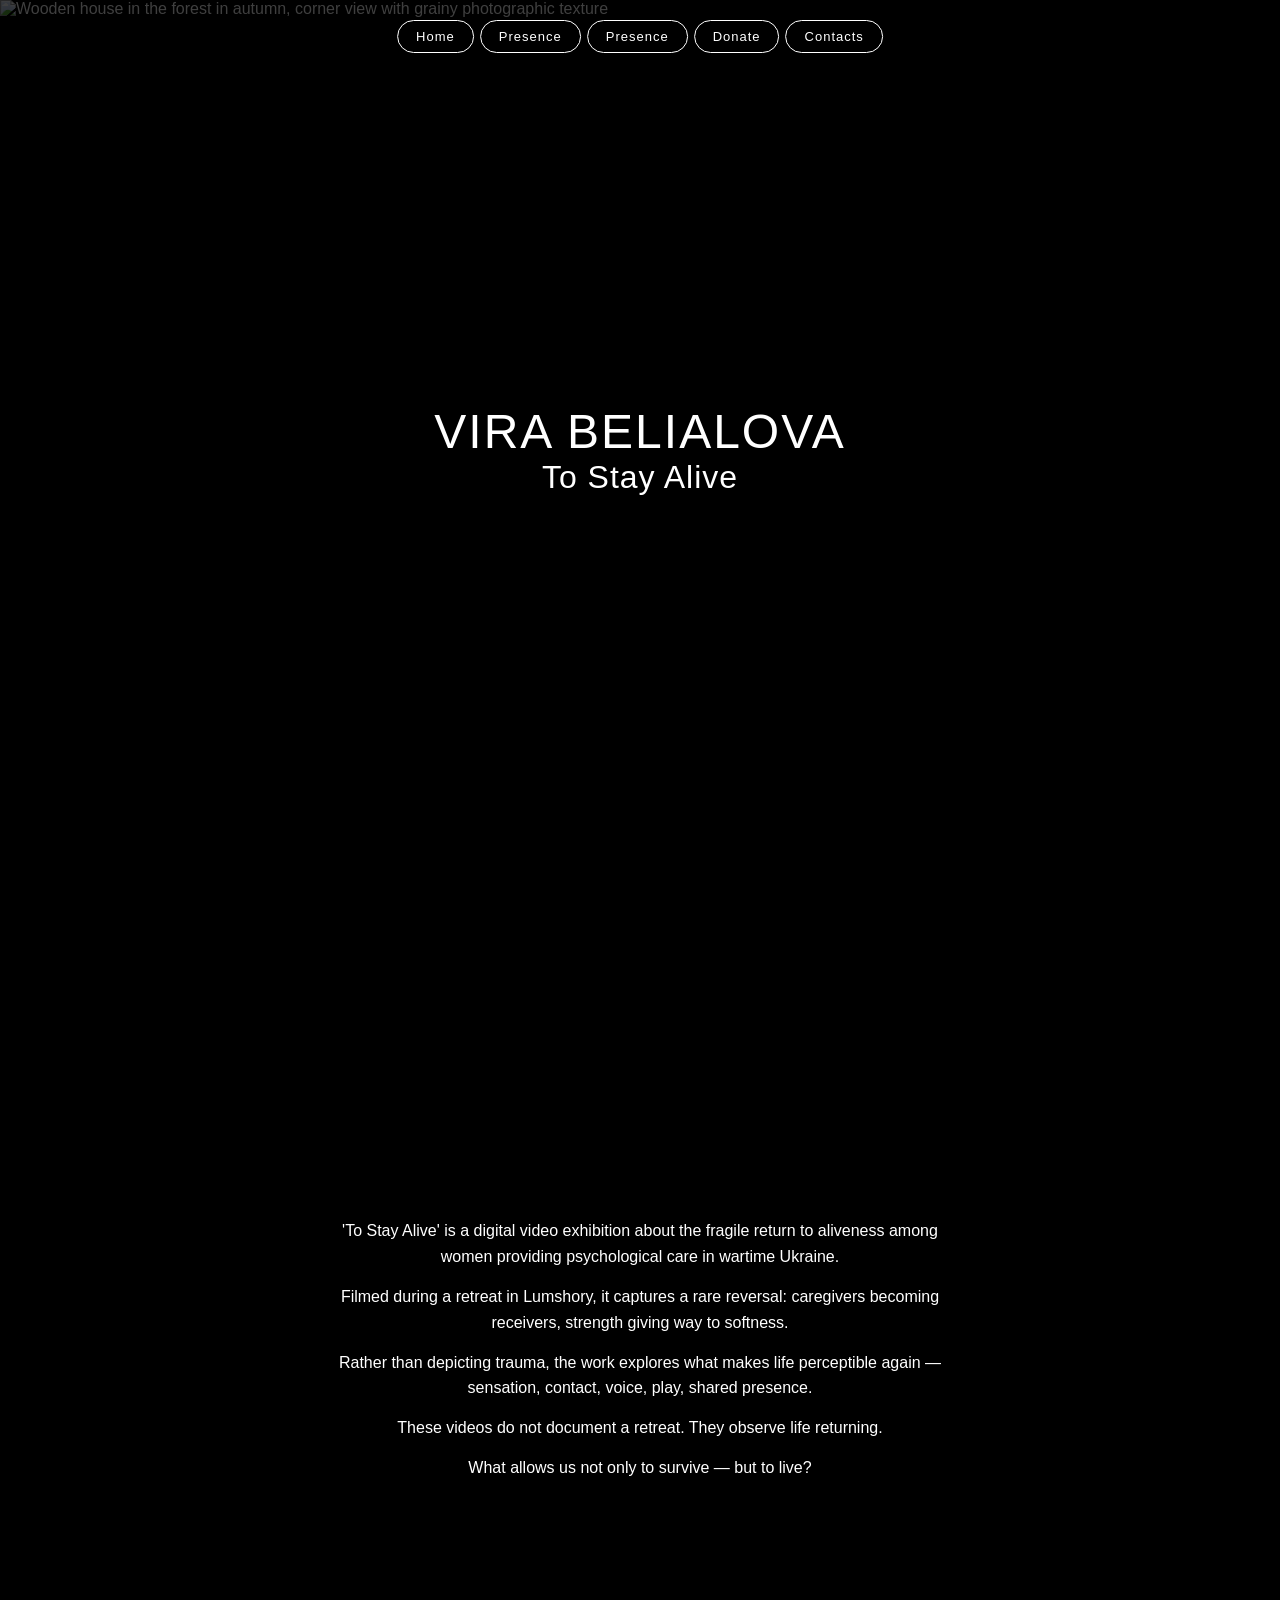
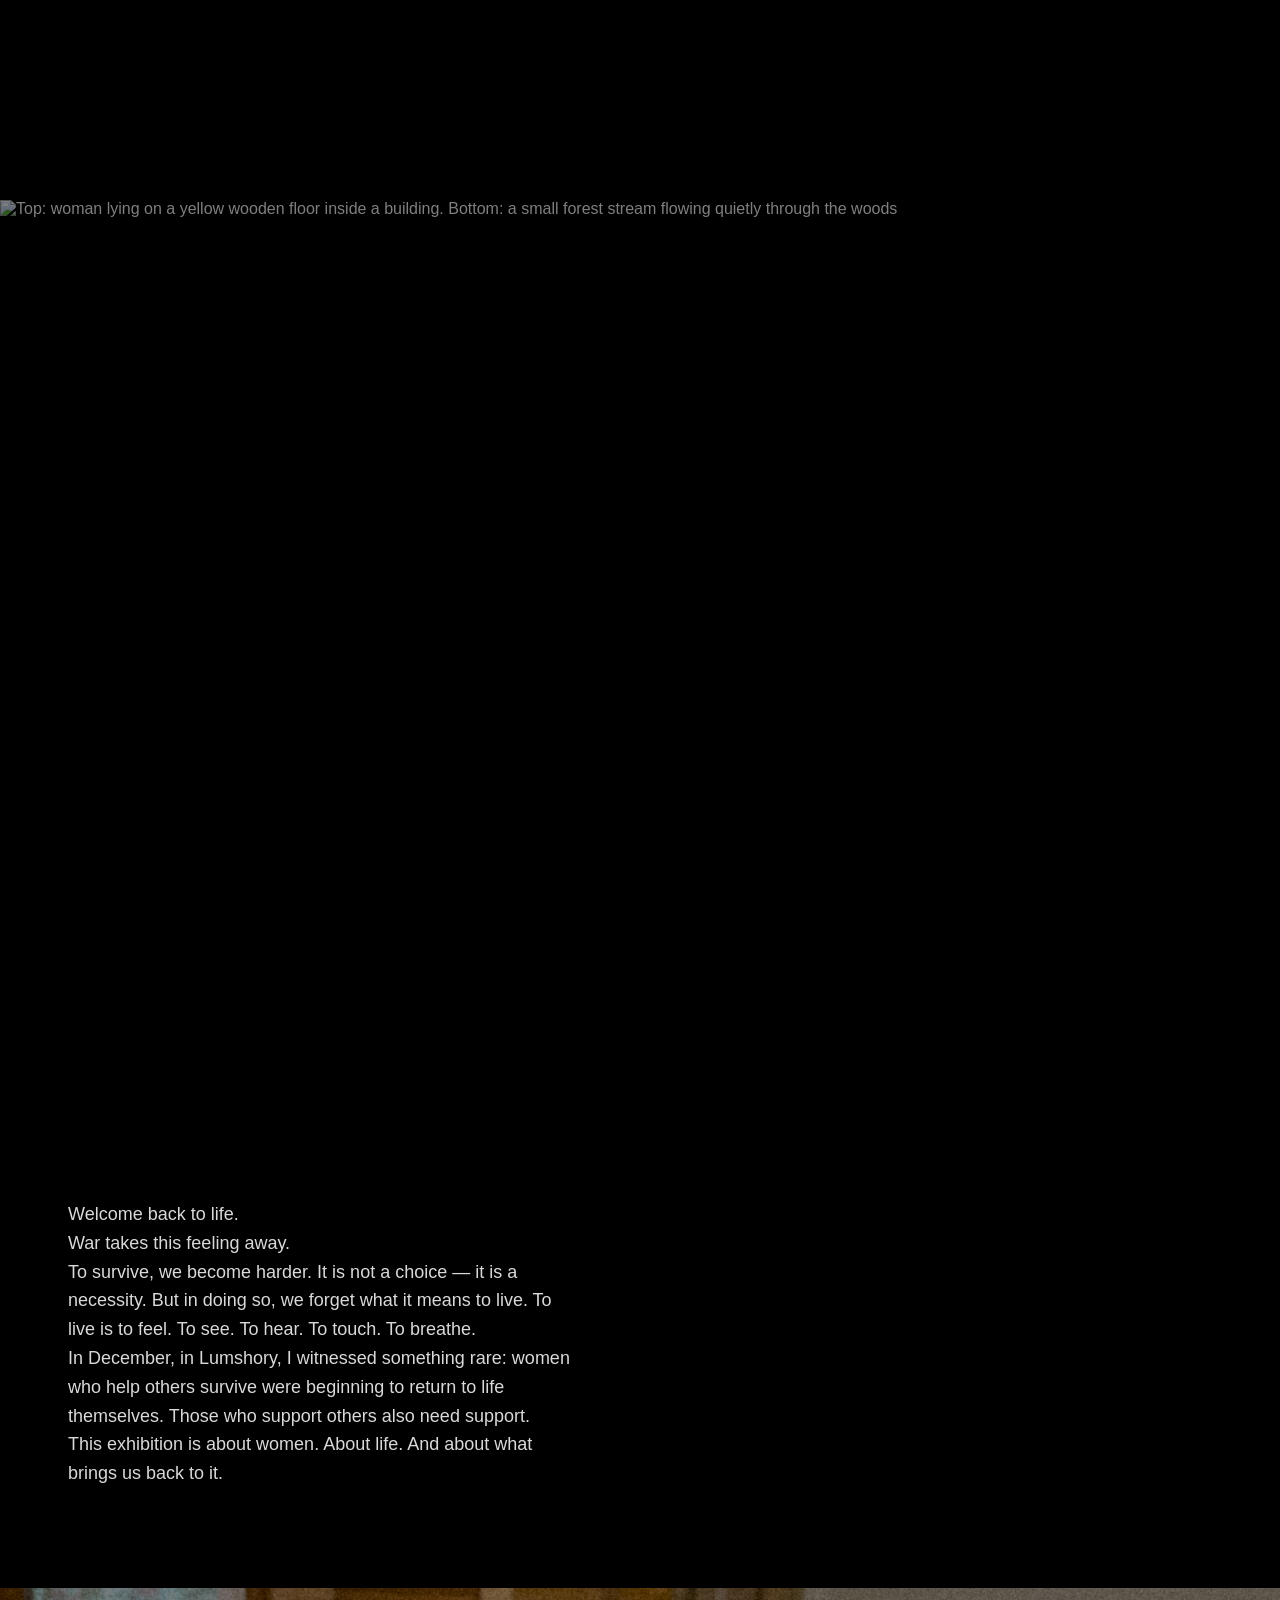
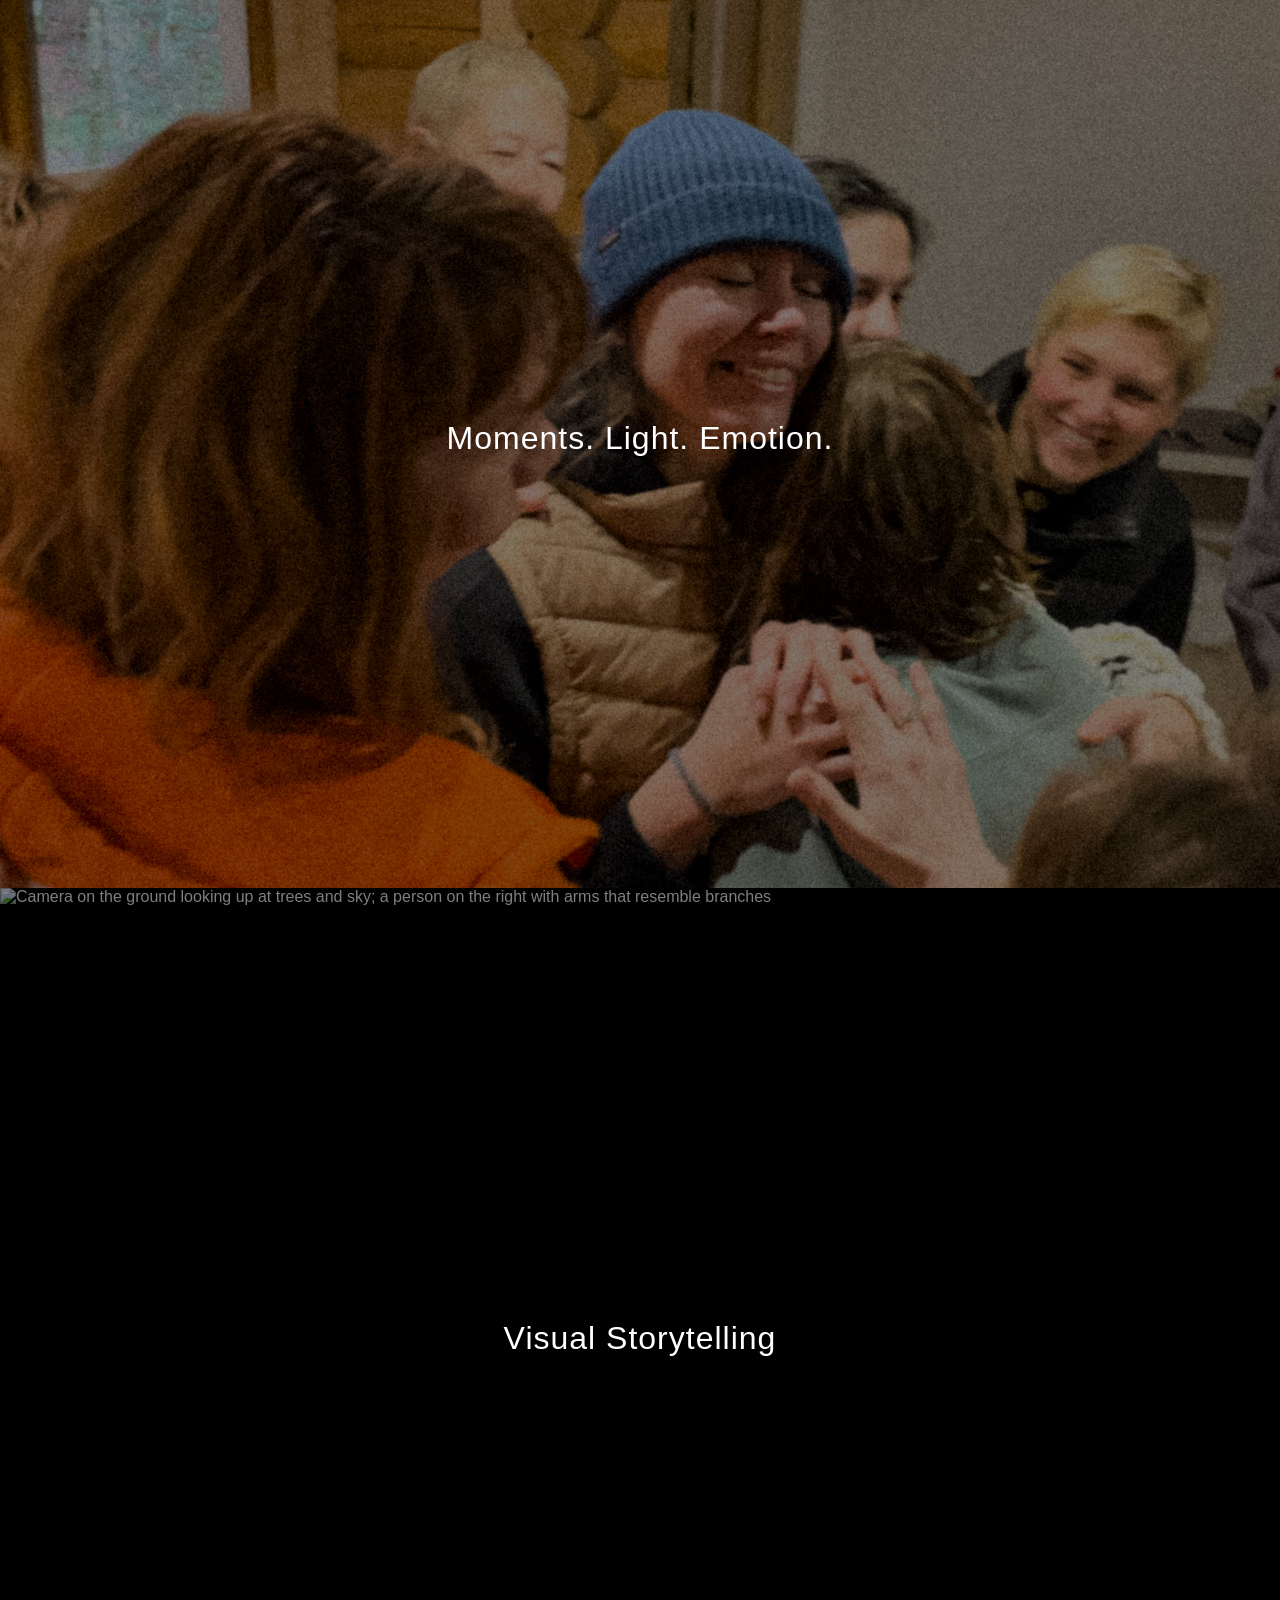
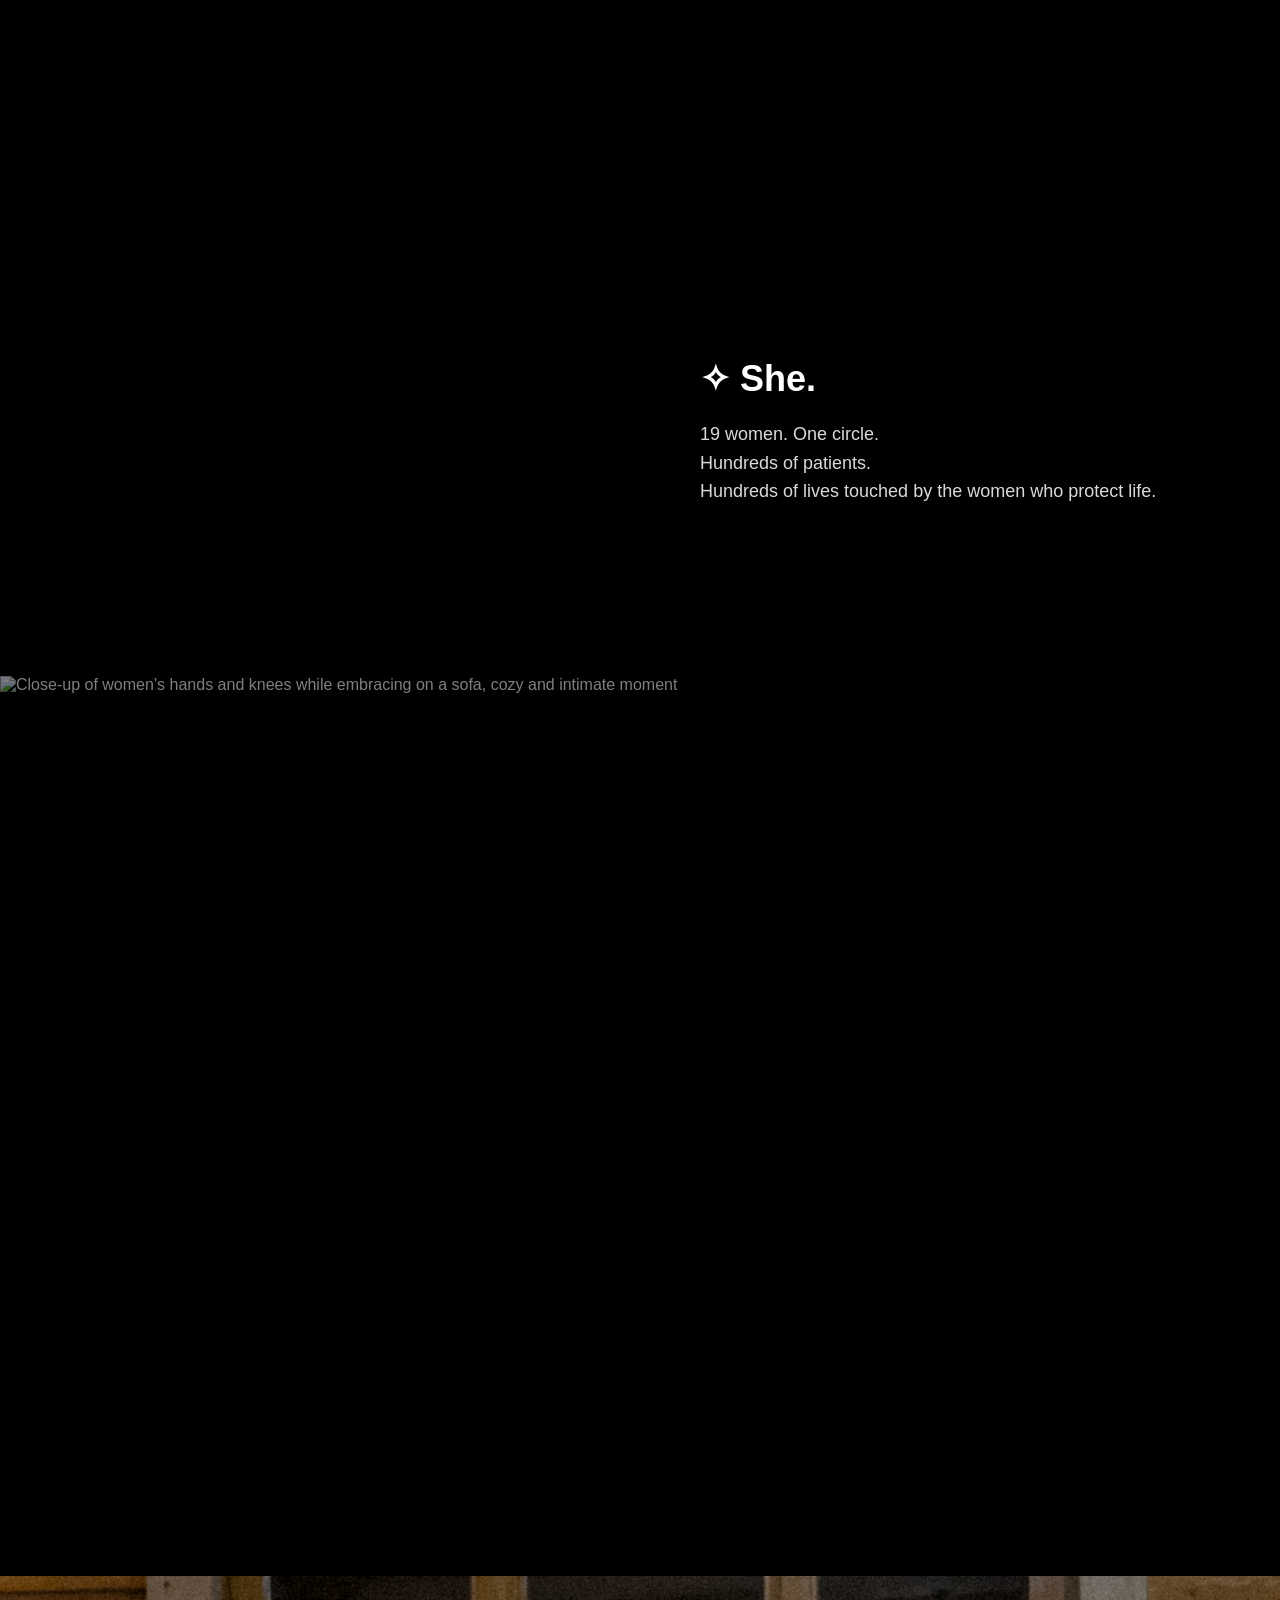
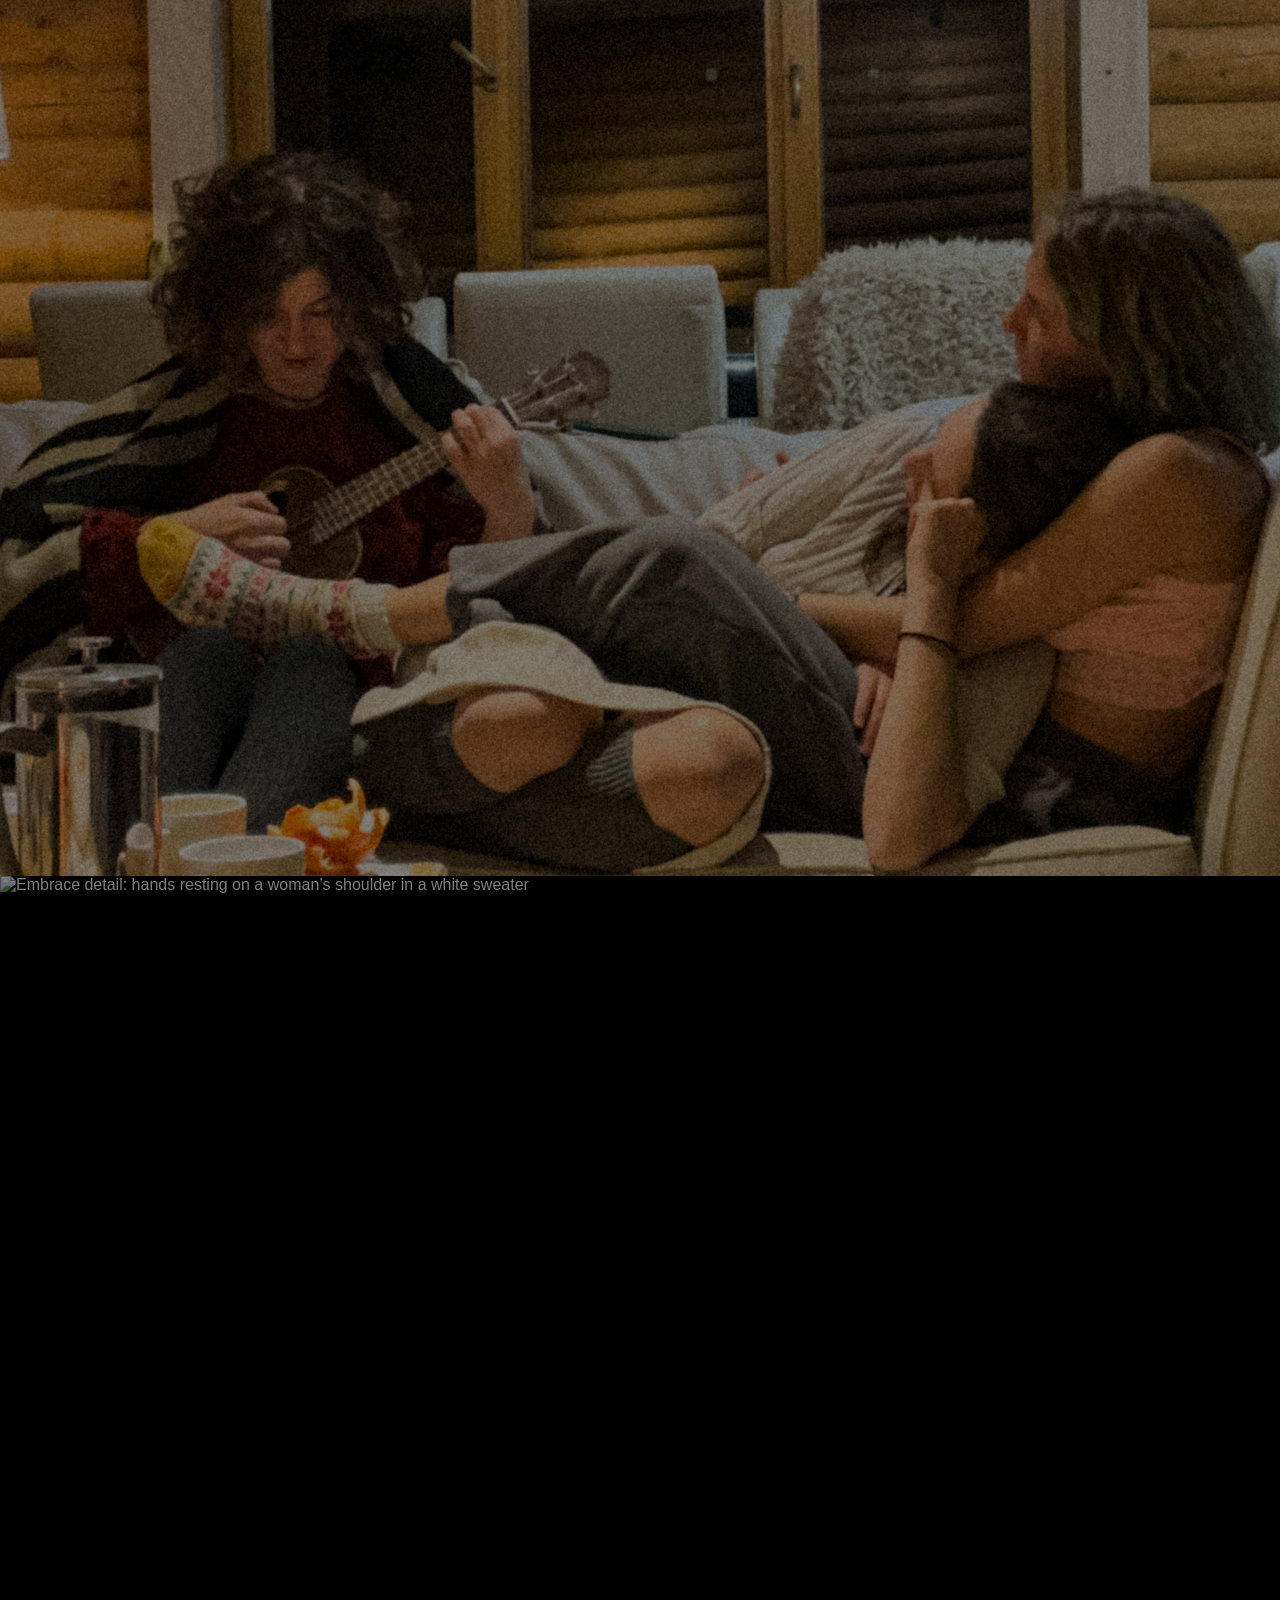
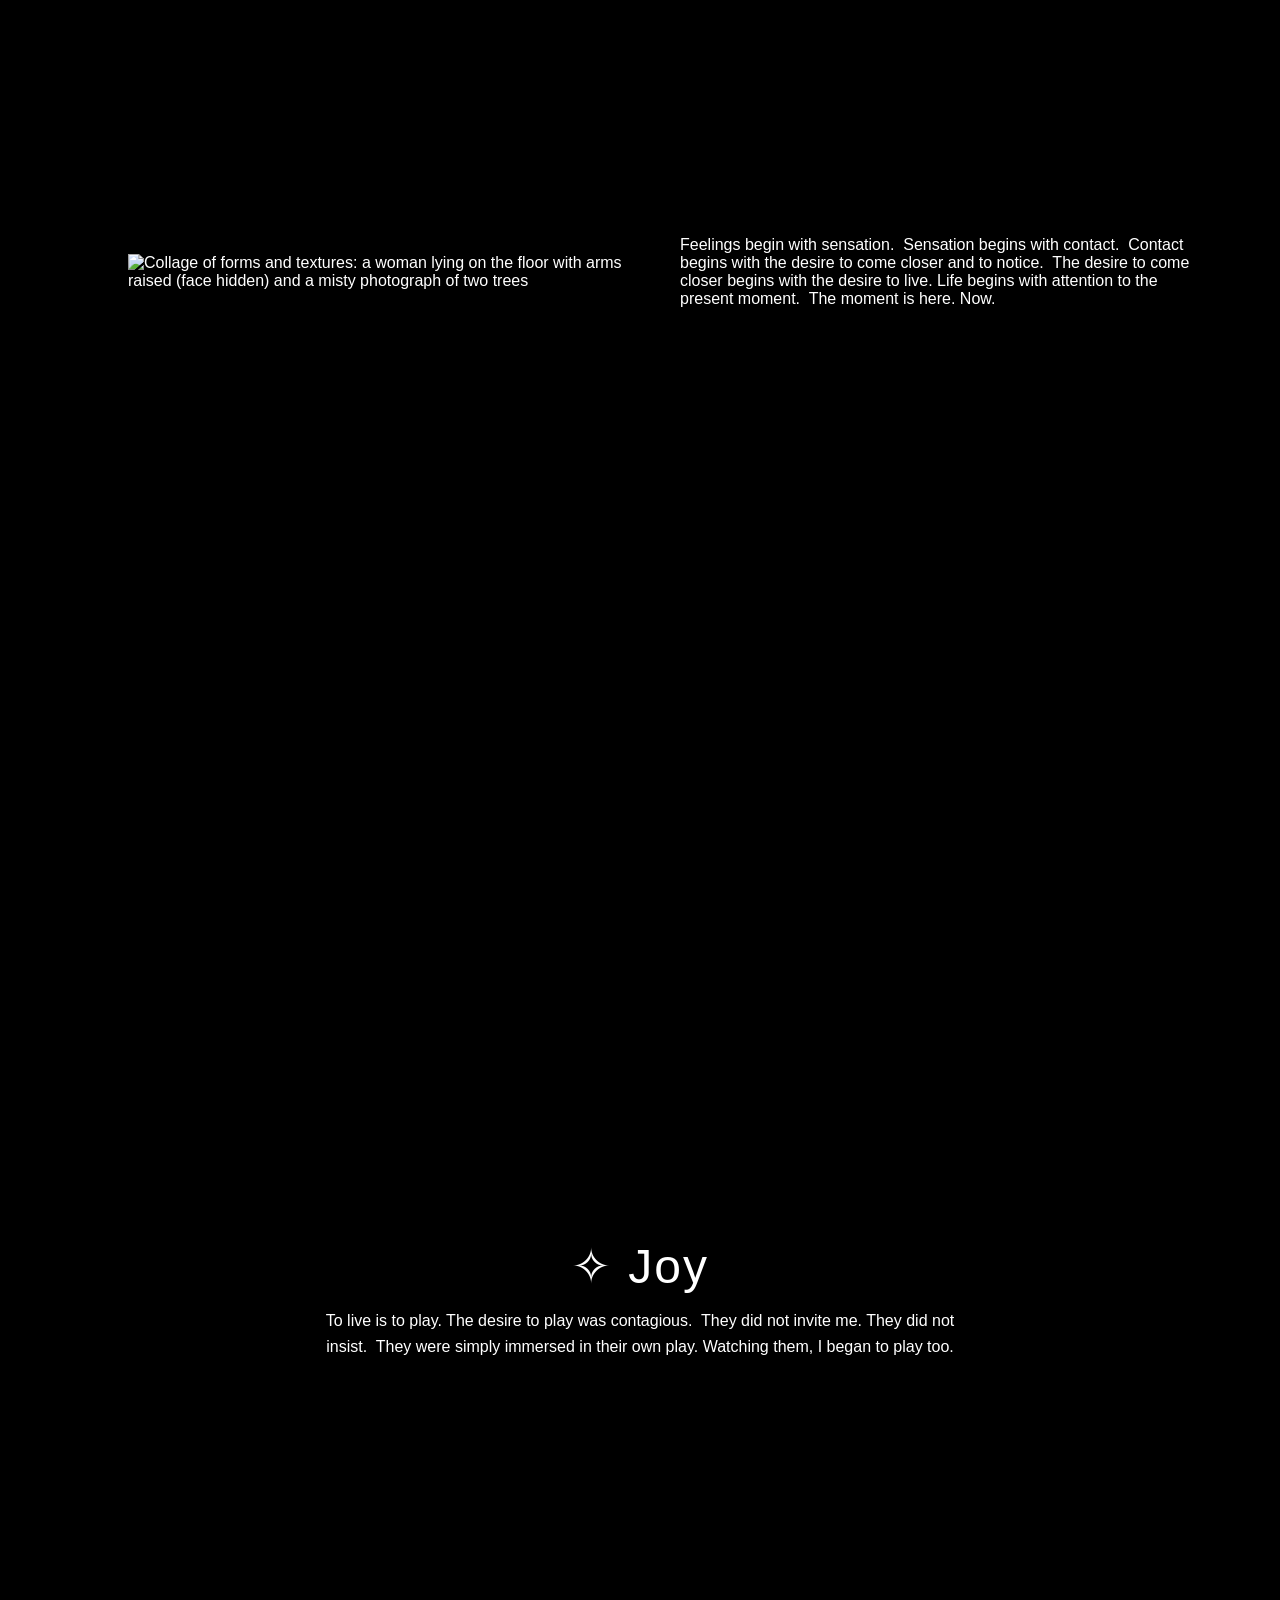
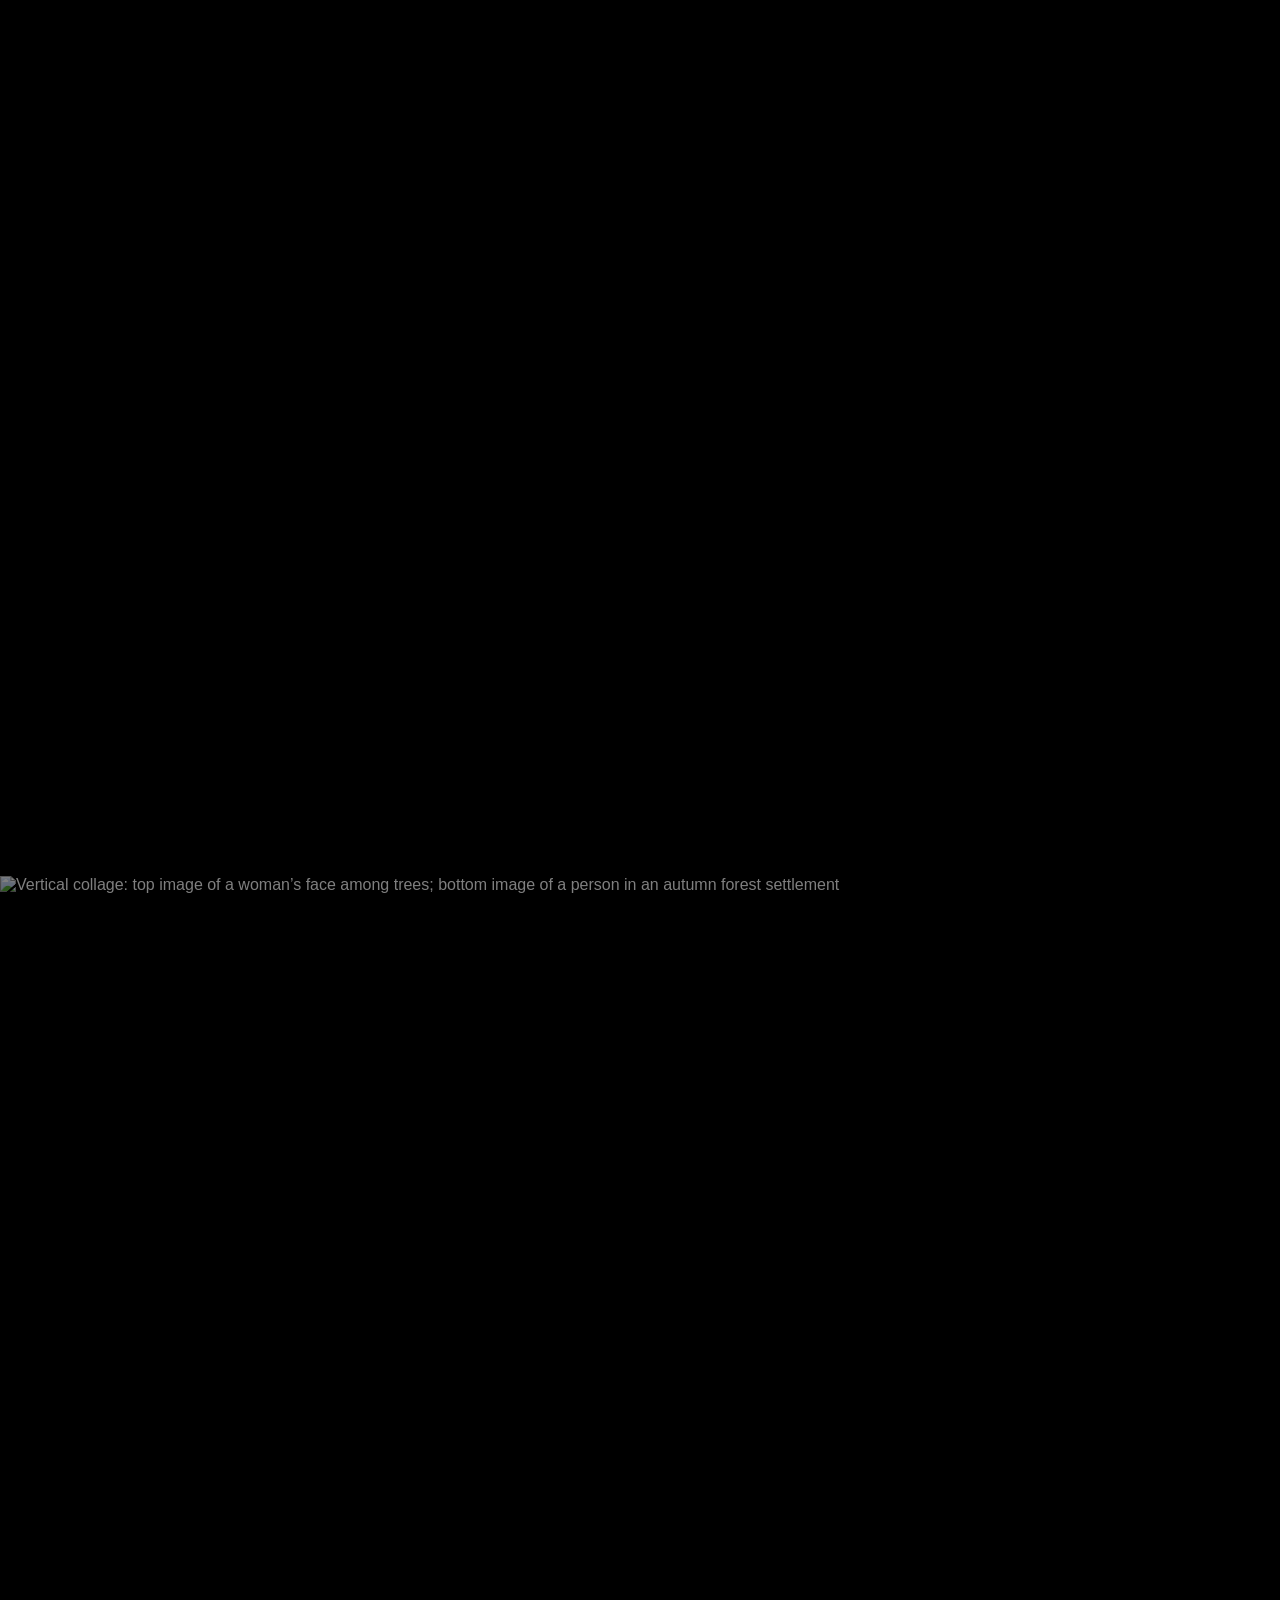
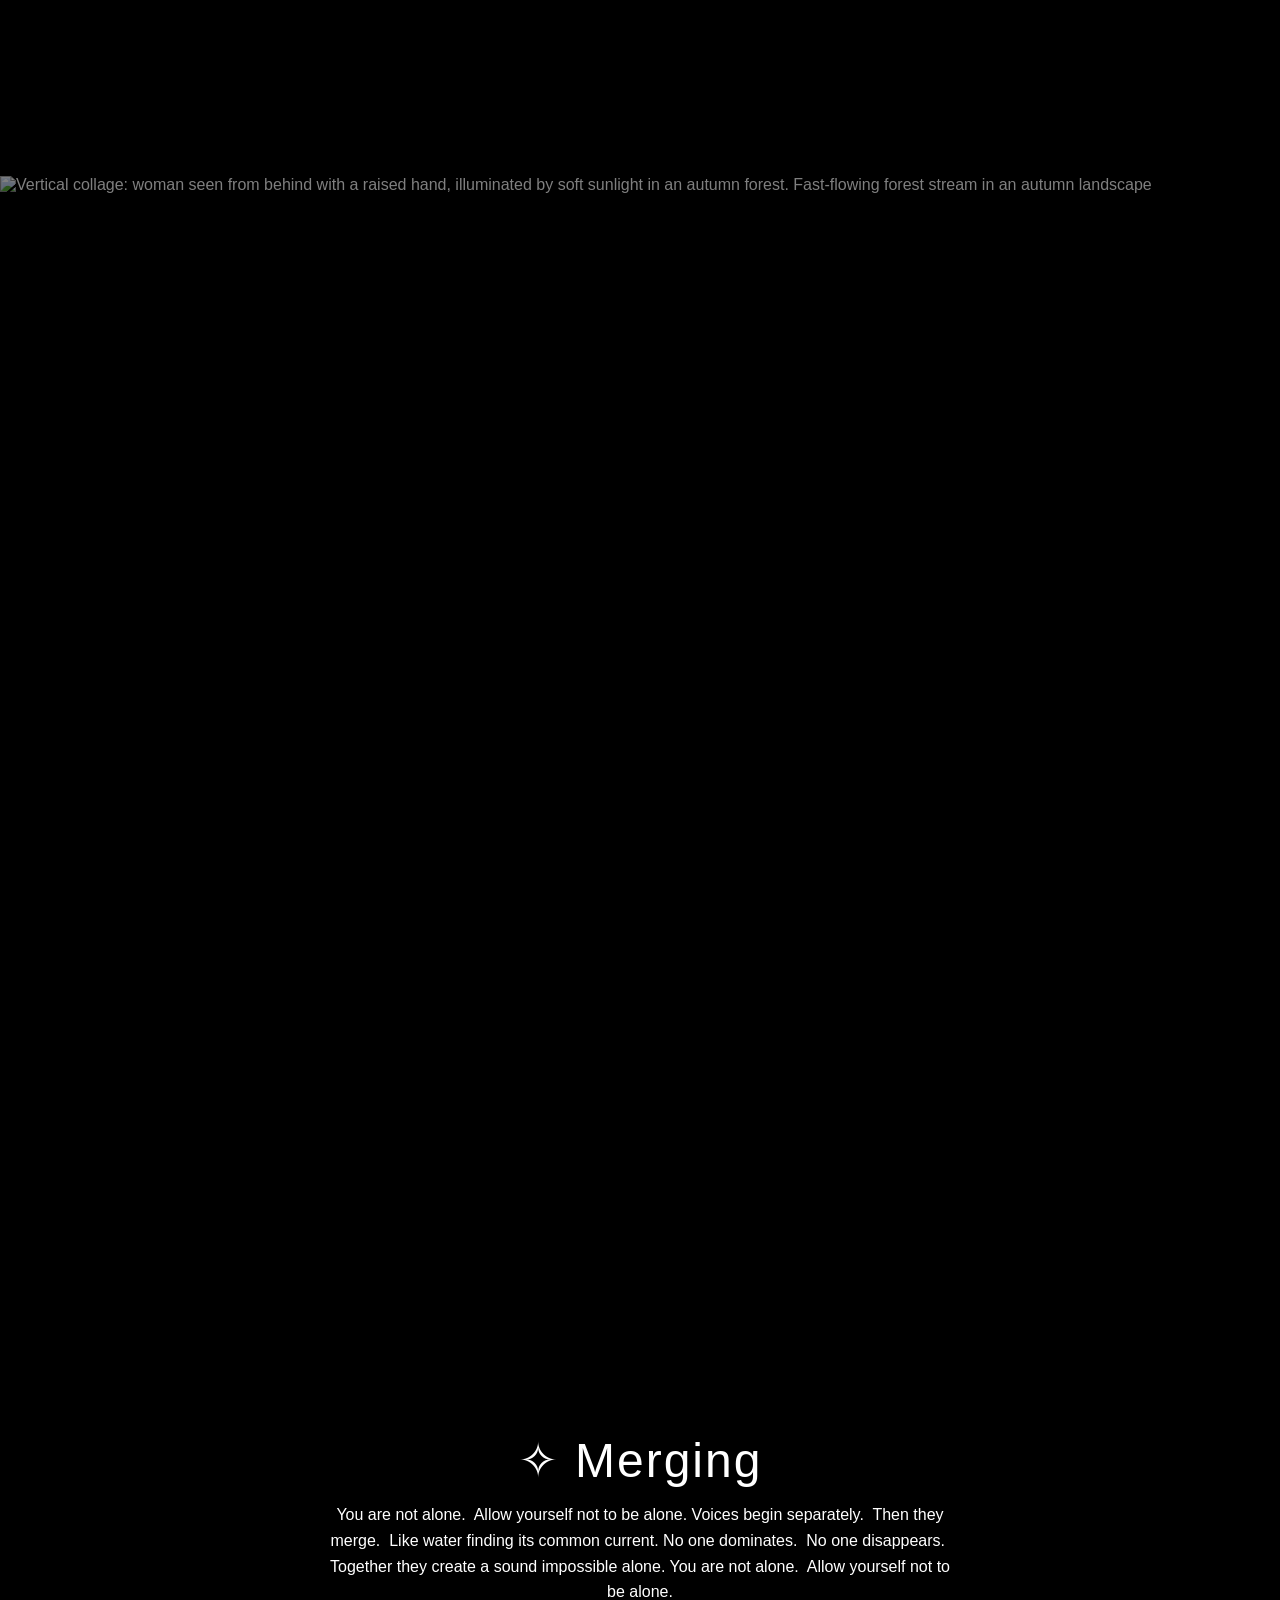
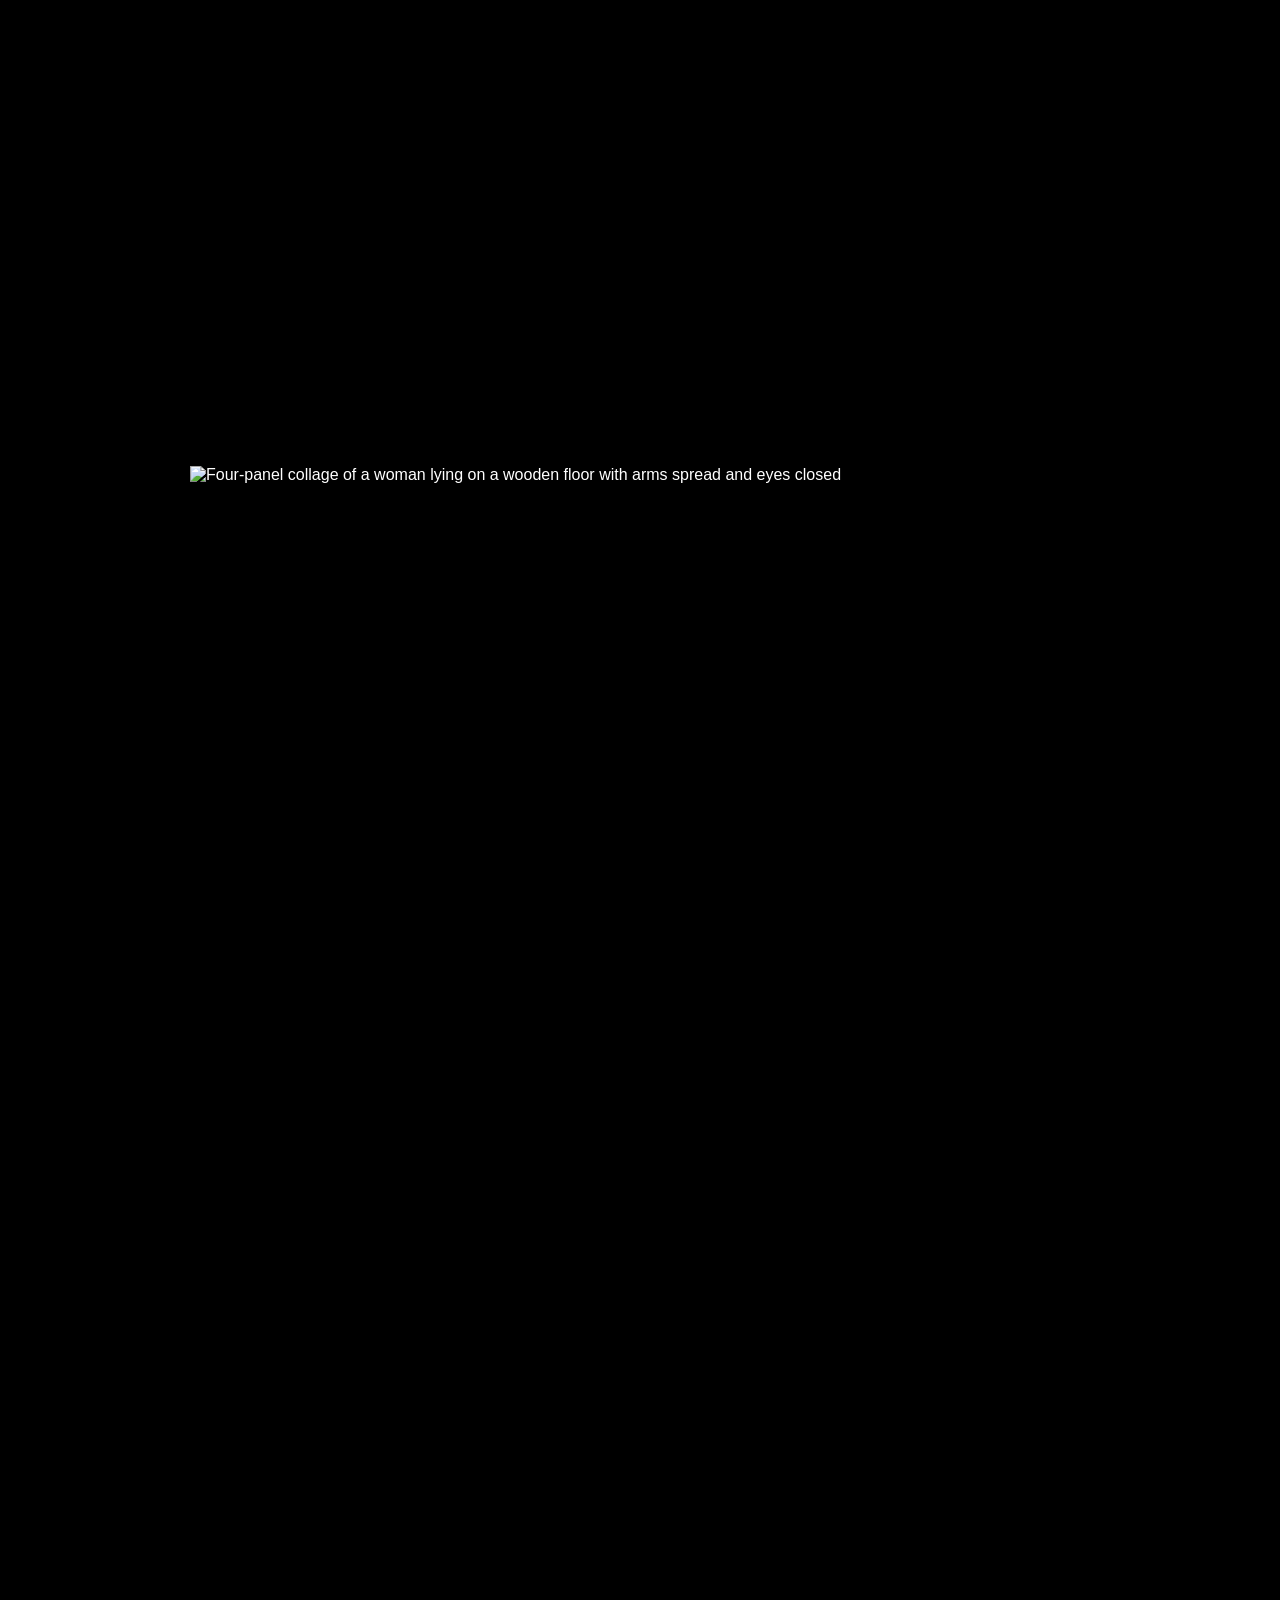
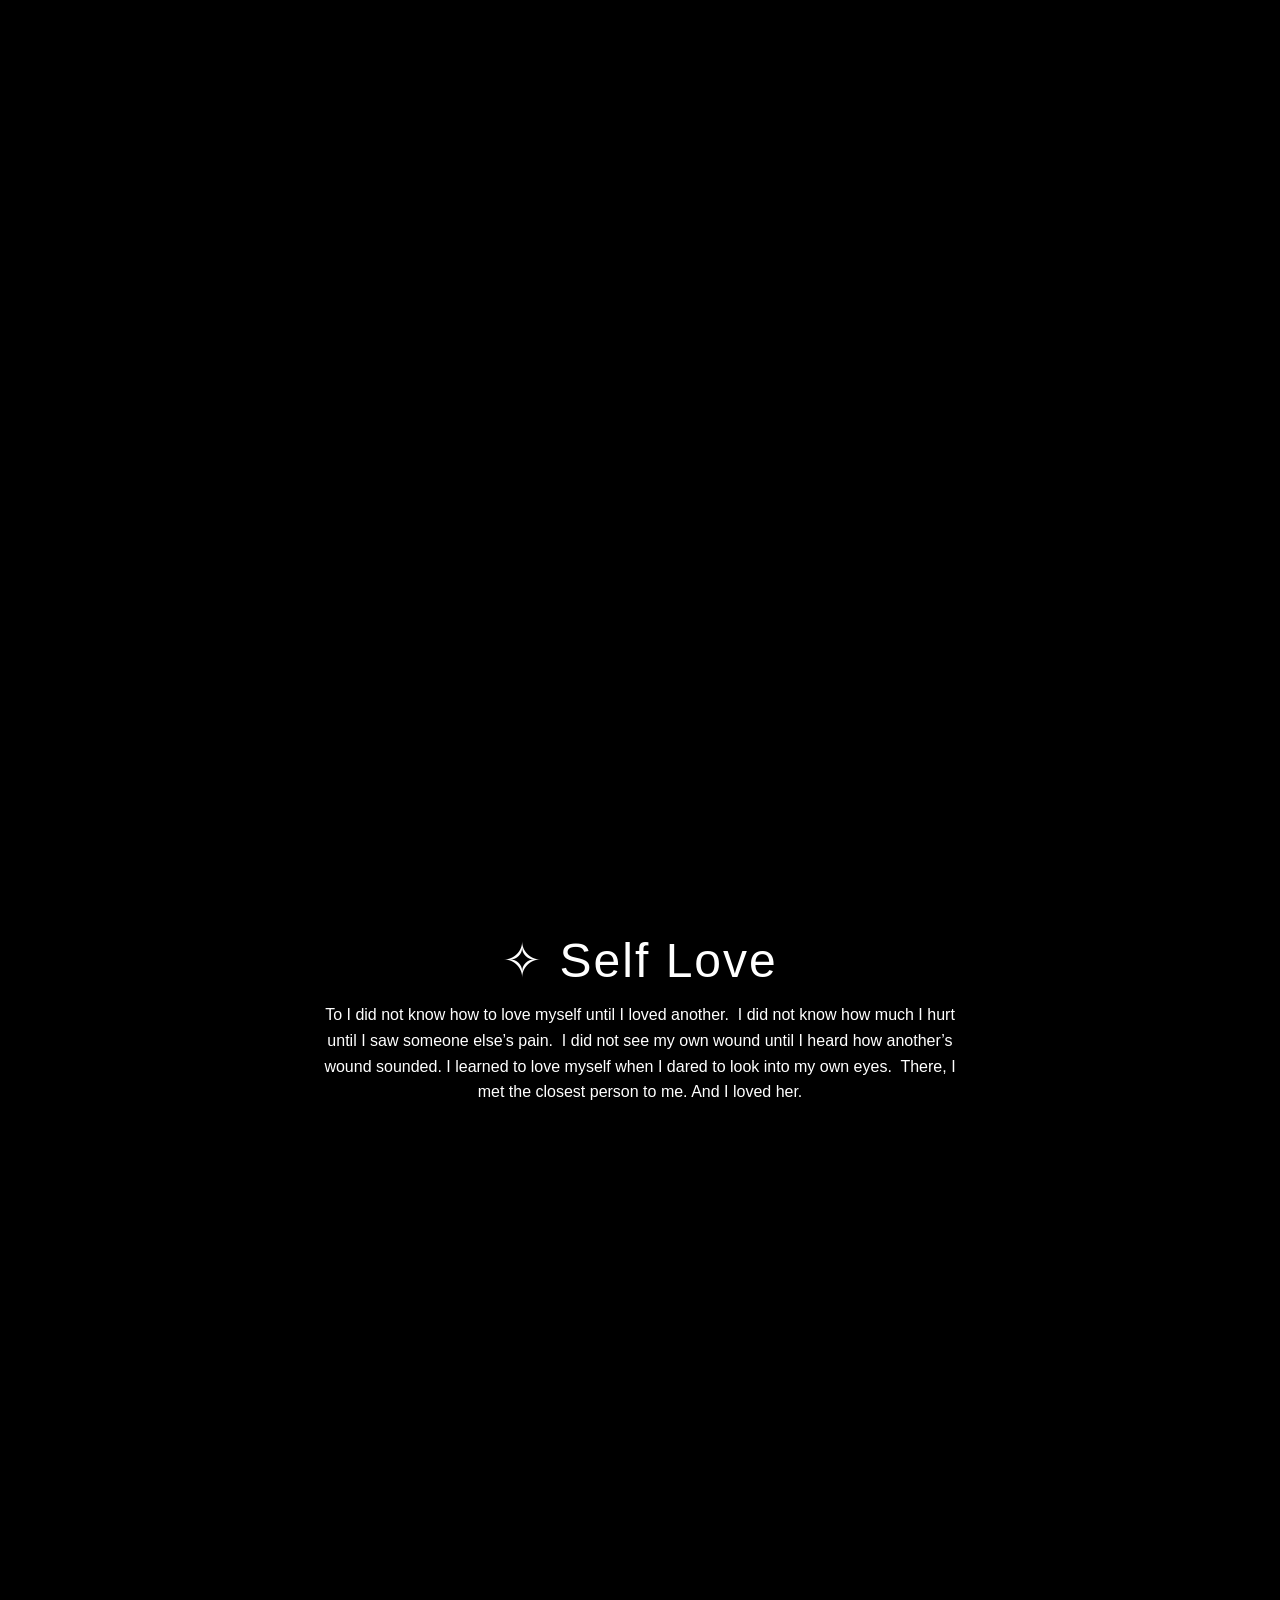
==== commit c0d0ab42: "<a href="presence.html">Presence</a> index.html" ====
--- a/index.html
+++ b/index.html
@@ -1,15 +1,18 @@
 <!DOCTYPE html>
-<html lang="eng">
+<html lang="en">
 <head>
 <meta charset="UTF-8">
 <meta name="viewport" content="width=device-width, initial-scale=1.0">
 <title>Vira Belialova</title>
 <meta name="description" content="Digital video exhibition about resilience and human connection through photography and film during wartime Ukraine.">
 
+<link rel="apple-touch-icon" href="images/favicon.png">
+<link rel="icon" type="image/png" href="images/favicon.png">
+  
 <link rel="stylesheet" href="https://cdn.plyr.io/3.7.8/plyr.css">
 <link href="https://cdnjs.cloudflare.com/ajax/libs/font-awesome/6.5.0/css/all.min.css" rel="stylesheet">
 <link rel="stylesheet" href="css/style.css">
-<link rel="apple-touch-icon" href="images/favicon.png">
+
 </head>
   
   
@@ -19,11 +22,14 @@
   <button class="burger" id="burgerBtn">☰</button>
   <div class="nav-links" id="navLinks">
     <a href="#home">Home</a>
-    <a href="#about">About</a>
+    <a href="#about">Presence</a>
+    <a href="presence.html">Presence</a>
     <a href="#donate">Donate</a>
     <a href="#contacts">Contacts</a>
   </div>
 </nav>
+
+
 
 
 
@@ -385,20 +391,16 @@
 
 
 <!-- FOOTER -->
-<footer id="contacts">
+<footer>
   <div class="socials">
-    <a href="https://www.instagram.com/veramandarin" target="blank" aria-label="Instagram">
-      <i class="fab fa-instagram"></i>
-    </a>
-    <a href="https://www.youtube.com/@verabelialova" target="blank" aria-label="YouTube">
-      <i class="fab fa-youtube"></i>
-    </a>
-    <a href="mailto:veramandarin@gmail.com" aria-label="Email">
-      <i class="fas fa-envelope"></i>
-    </a>
-  </div>
-  <p>&copy; 2026 Vira Belialova</p>
+    <a href="https://www.instagram.com/veramandarin" target="_blank"><i class="fab fa-instagram"></i></a>
+    <a href="https://www.youtube.com/@verabelialova" target="_blank"><i class="fab fa-youtube"></i></a>
+    <a href="mailto:veramandarin@gmail.com"><i class="fas fa-envelope"></i></a>
+  </div>
+  <p style="margin-top:20px; font-size:14px; opacity:0.6;">© 2026 Vira Belialova</p>
 </footer>
+
+
 
 
 <script src="https://cdn.plyr.io/3.7.8/plyr.polyfilled.js"></script>
@@ -449,7 +451,7 @@
 
   <!-- JS FOR DONATION --> 
 <script>
-  const modal = document.getElementById('donateModal');
+const modal = document.getElementById('donateModal');
 const btn = document.getElementById('donateBtn');
 const close = document.getElementById('closeModal');
 
--- a/css/style.css
+++ b/css/style.css
@@ -35,38 +35,6 @@
   z-index: 1000;
   text-align: center;
 }
-
-/* контейнер ссылок */
-.nav-links {
-  display: inline-flex;
-  padding: 8px 14px;
-  border: 1px solid #fff;           /* рамка как у кнопки */
-  border-radius: 30px;
-  background: transparent;         /* прозрачный фон */
-}
-
-/* кнопки */
-.nav-links a {
-  display: block;            /* вместо inline */
-  width: 100%;                /* на всю ширину */
-  padding: 10px 18px;
-  text-align: center;
-  border: 1px solid #fff;
-  background: transparent;
-  color: #fff;
-  text-decoration: none;
-  font-size: 14px;             /* чуть крупнее для мобил */
-  letter-spacing: 1px;
-  border-radius: 20px;
-  transition: all 0.4s ease;
-  margin: 4px 0;
-}
-
-.nav-links a:hover {
-  background: #fff;
-  color: #000;
-}
-
 
 /* бургер */
 .burger {
@@ -80,18 +48,47 @@
   cursor: pointer;
 }
 
+/* кнопки (только кнопки, без контейнера) */
+.nav-links {
+  display: flex;
+  gap: 6px;
+}
+
+.nav-links a {
+  display: inline-block;
+  padding: 8px 18px;
+  border: 1px solid #fff;
+  background: transparent;
+  color: #fff;
+  text-decoration: none;
+  font-size: 13px;
+  letter-spacing: 1px;
+  border-radius: 20px;
+  transition: all 0.4s ease;
+}
+
+.nav-links a:hover {
+  background: #fff;
+  color: #000;
+}
+
+/* убираем фокус-бордер */
+.nav-links a,
+.burger {
+  outline: none;
+}
+
 /* ===== АДАПТИВ ===== */
 @media (max-width: 768px) {
   .nav-links {
     display: none;
     flex-direction: column;
-    border-radius: 12px;
-    padding: 12px;
-    background: rgba(0, 0, 0, 0.9);
+    gap: 8px;
   }
 
   .nav-links a {
-    margin: 4px 0;
+    width: 160px;          /* опционально: одинаковая ширина */
+    text-align: center;
   }
 
   .burger {
@@ -102,7 +99,6 @@
     display: flex;
   }
 }
-
 
 
 
@@ -509,10 +505,17 @@
   margin: 0 15px;
   font-size: 22px;
   transition: 0.3s ease;
-}
-
+  display: inline-flex;
+  justify-content: center;
+  gap: 20px;
+
+  text-decoration: none; /* <--- убирает подчёркивание */
+}
 .socials a:hover {
   color: #aaa;
+}
+.socials a {
+  text-decoration: none !important;
 }
 
 /* =========================
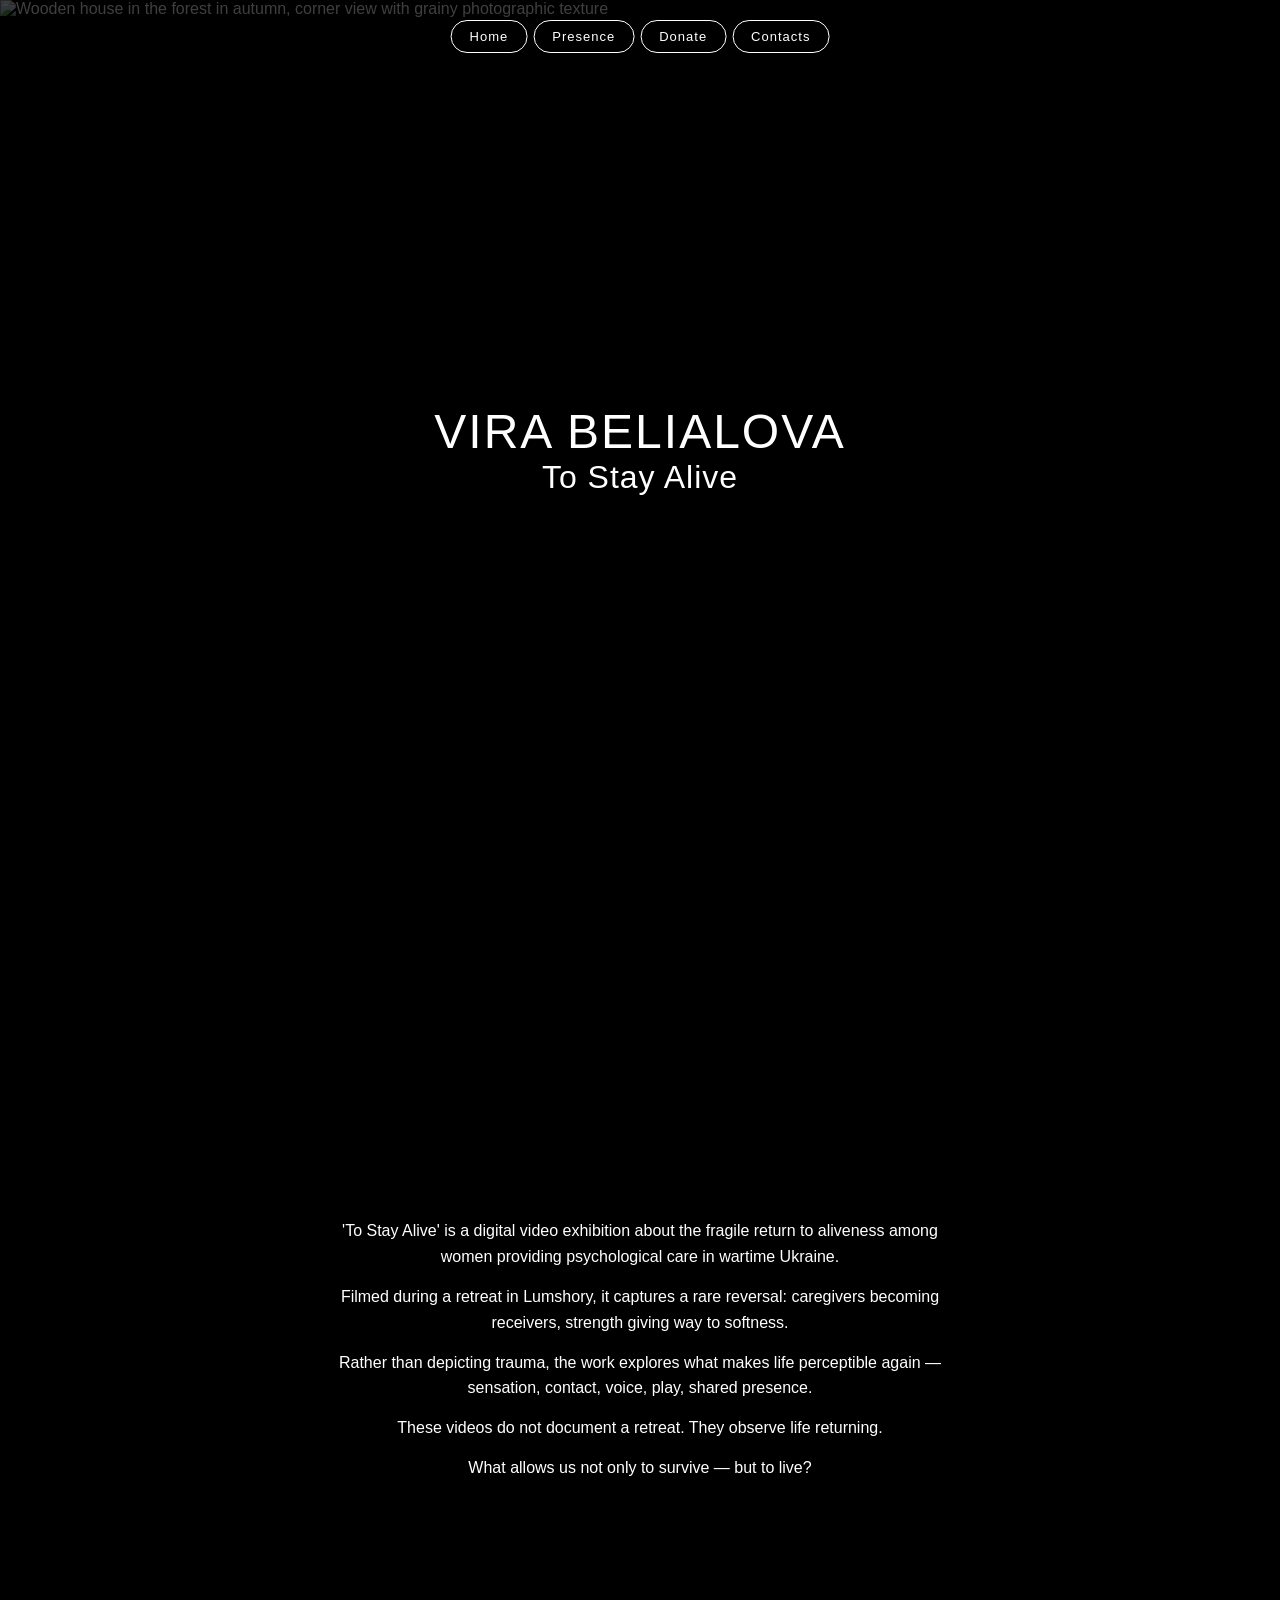
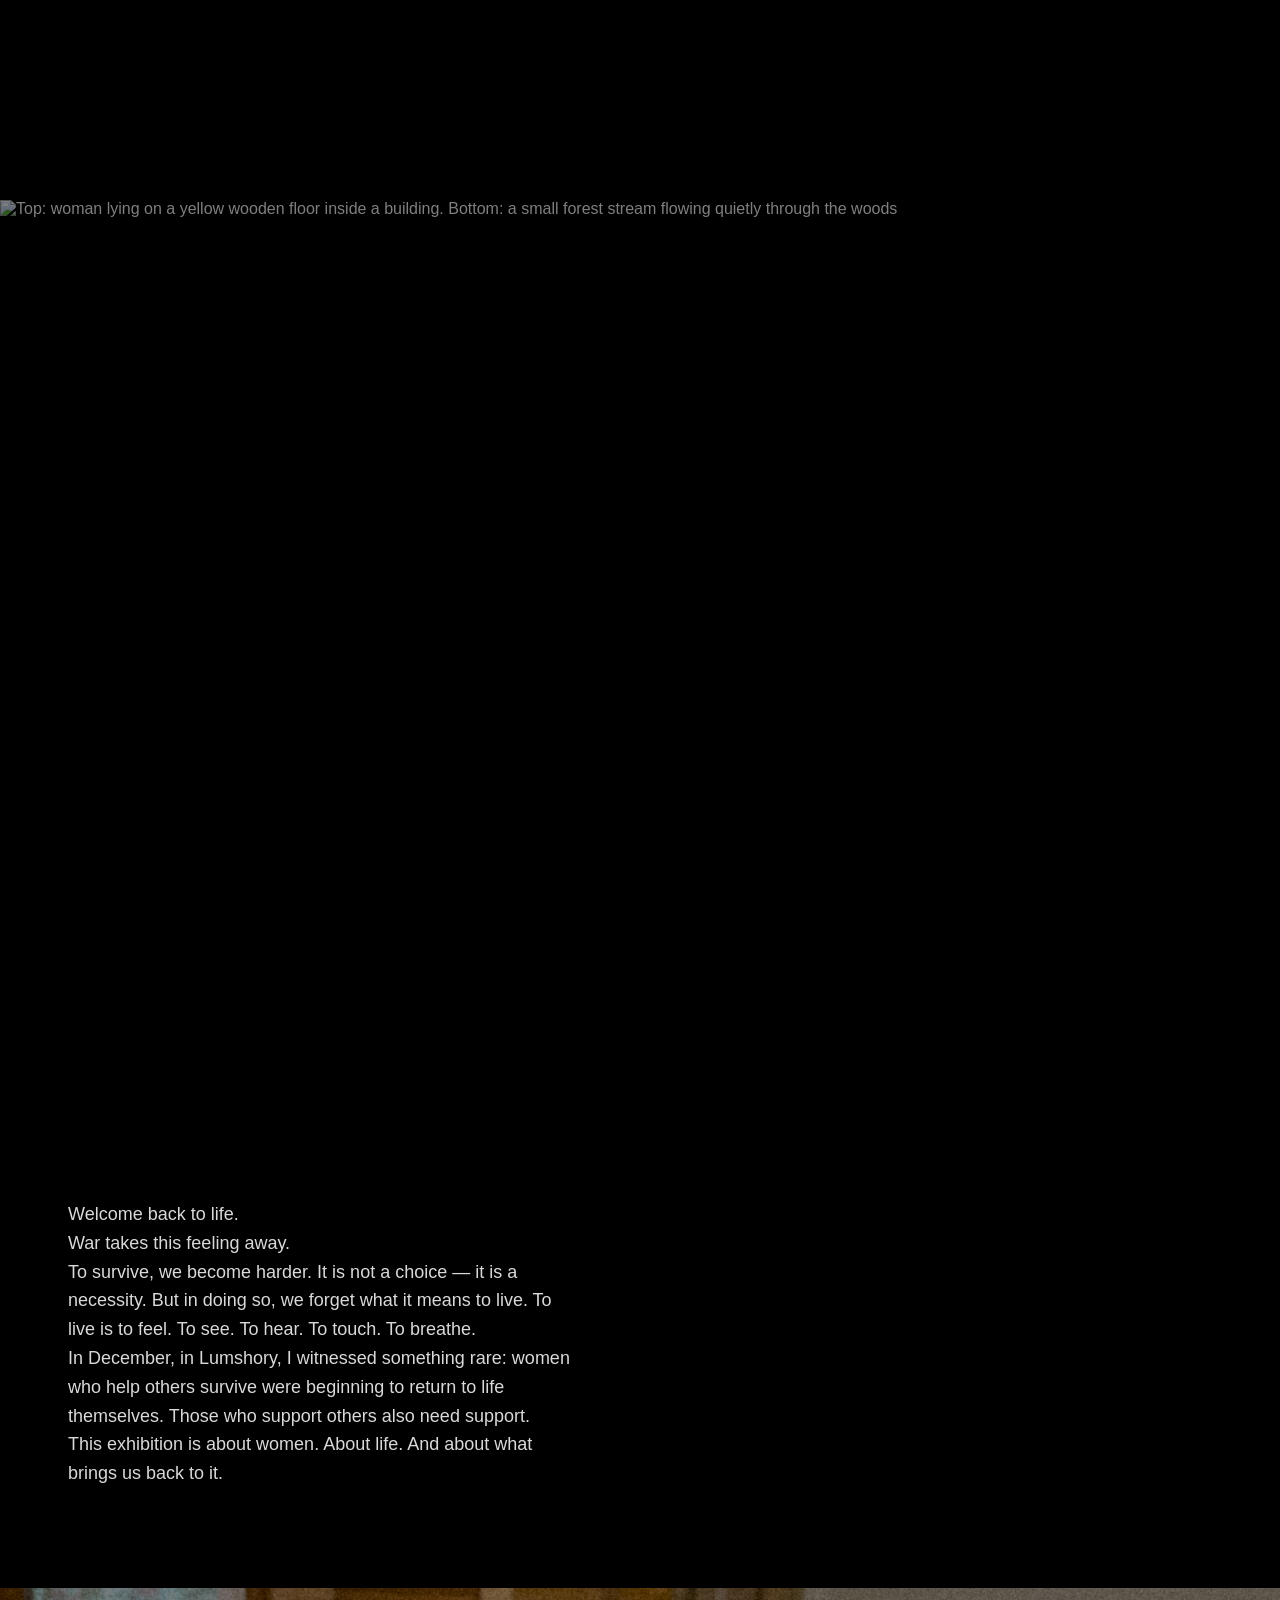
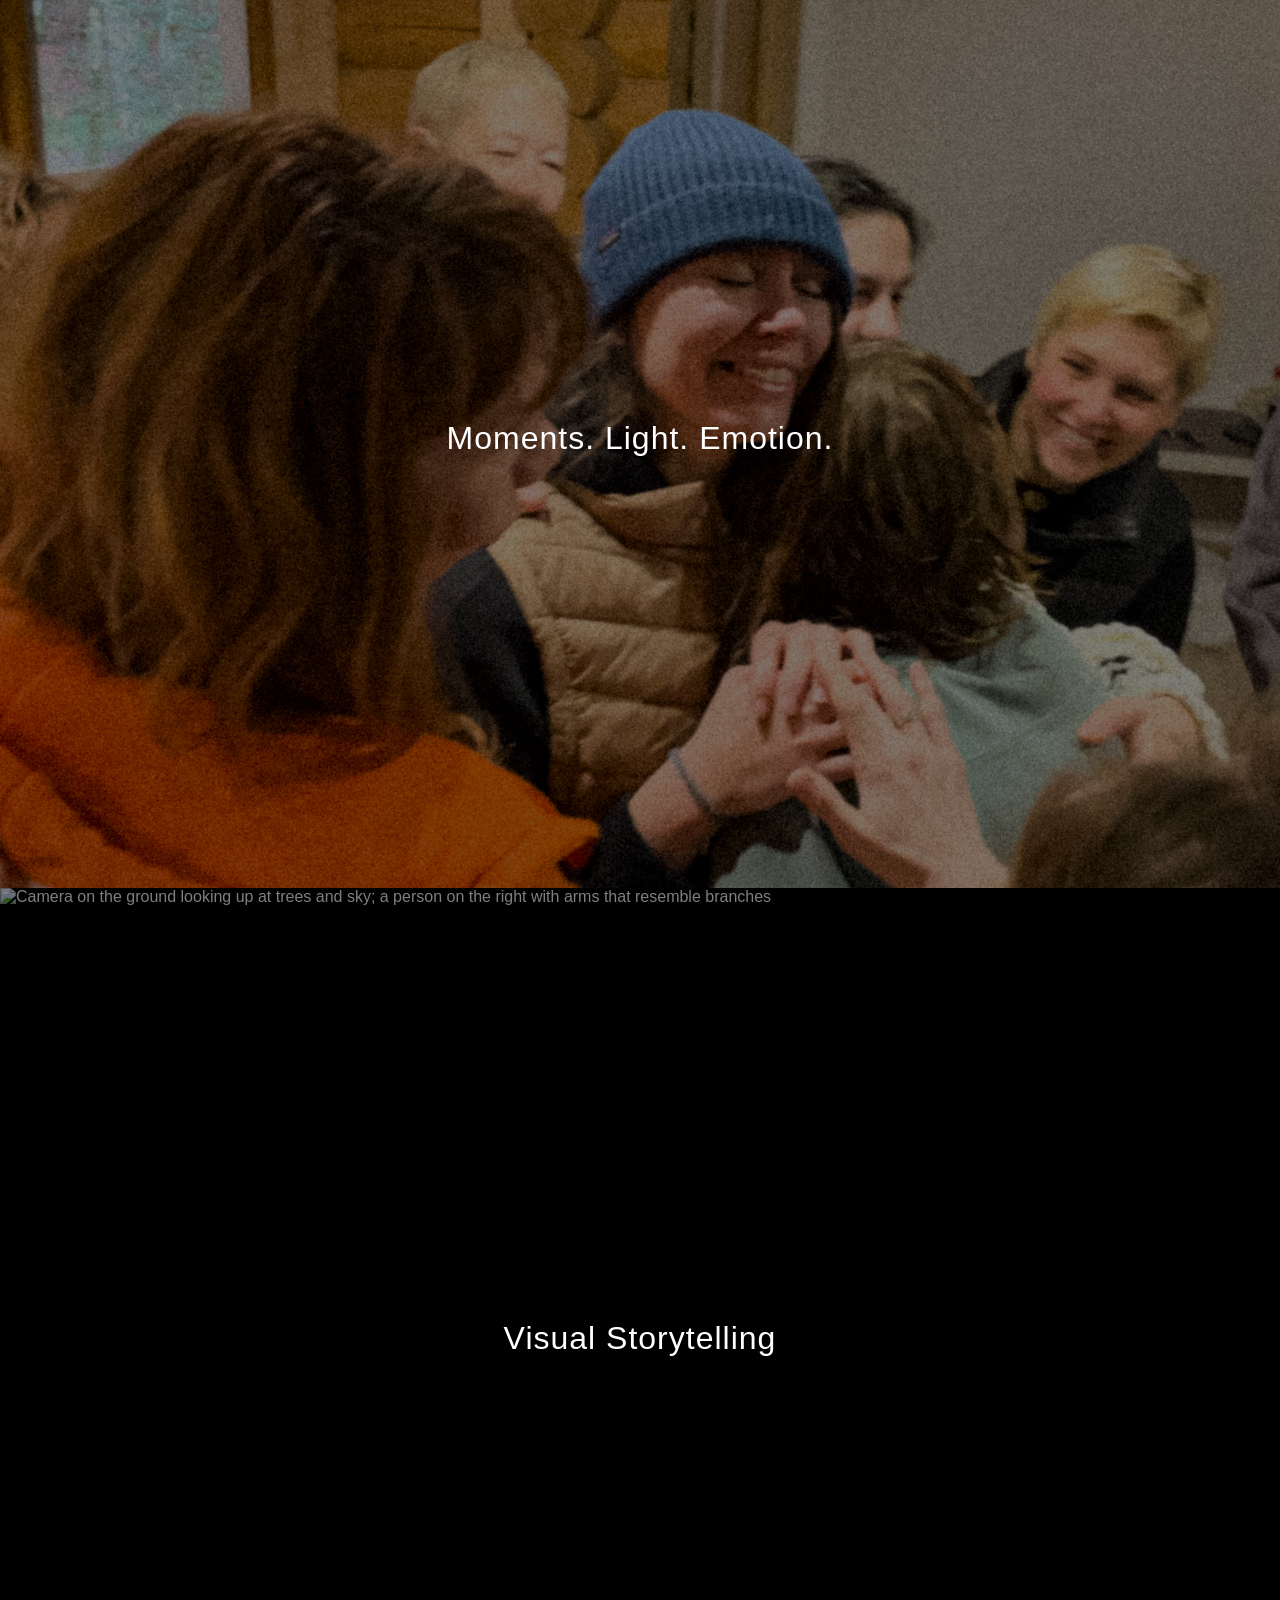
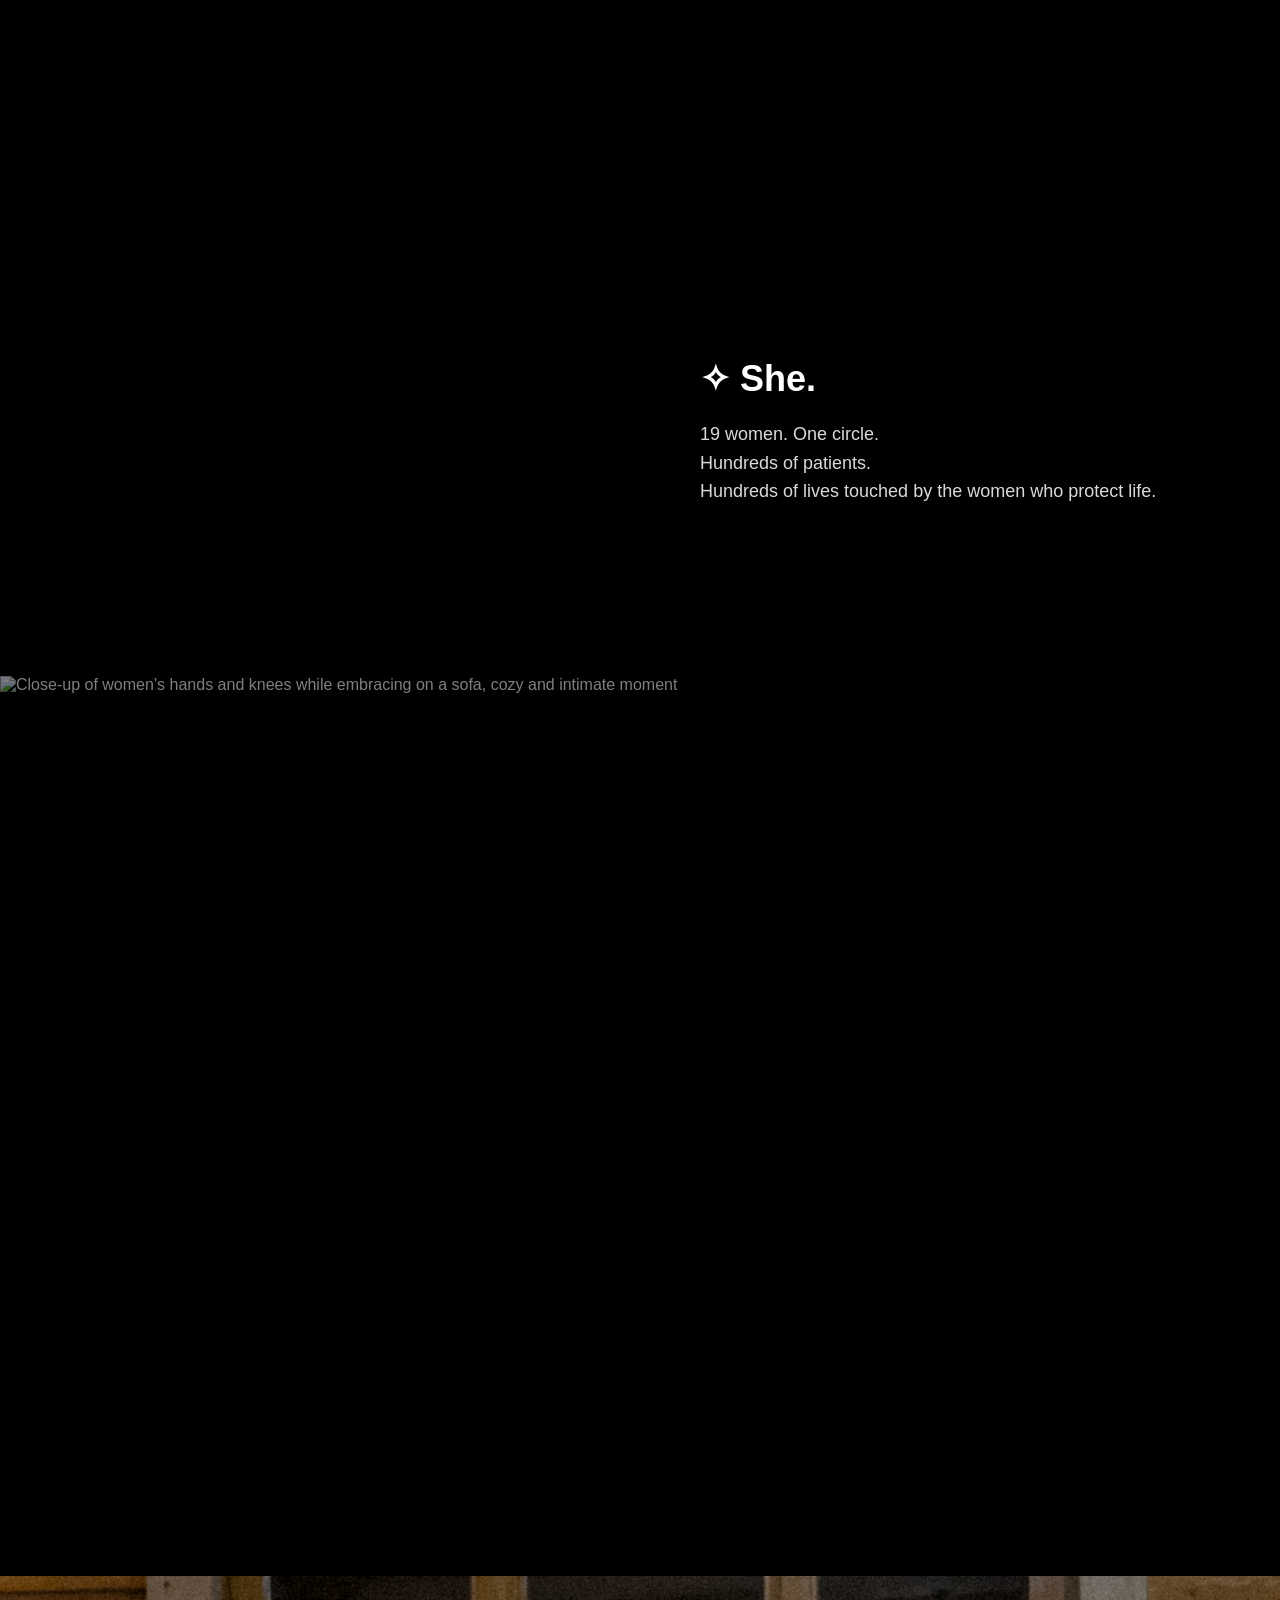
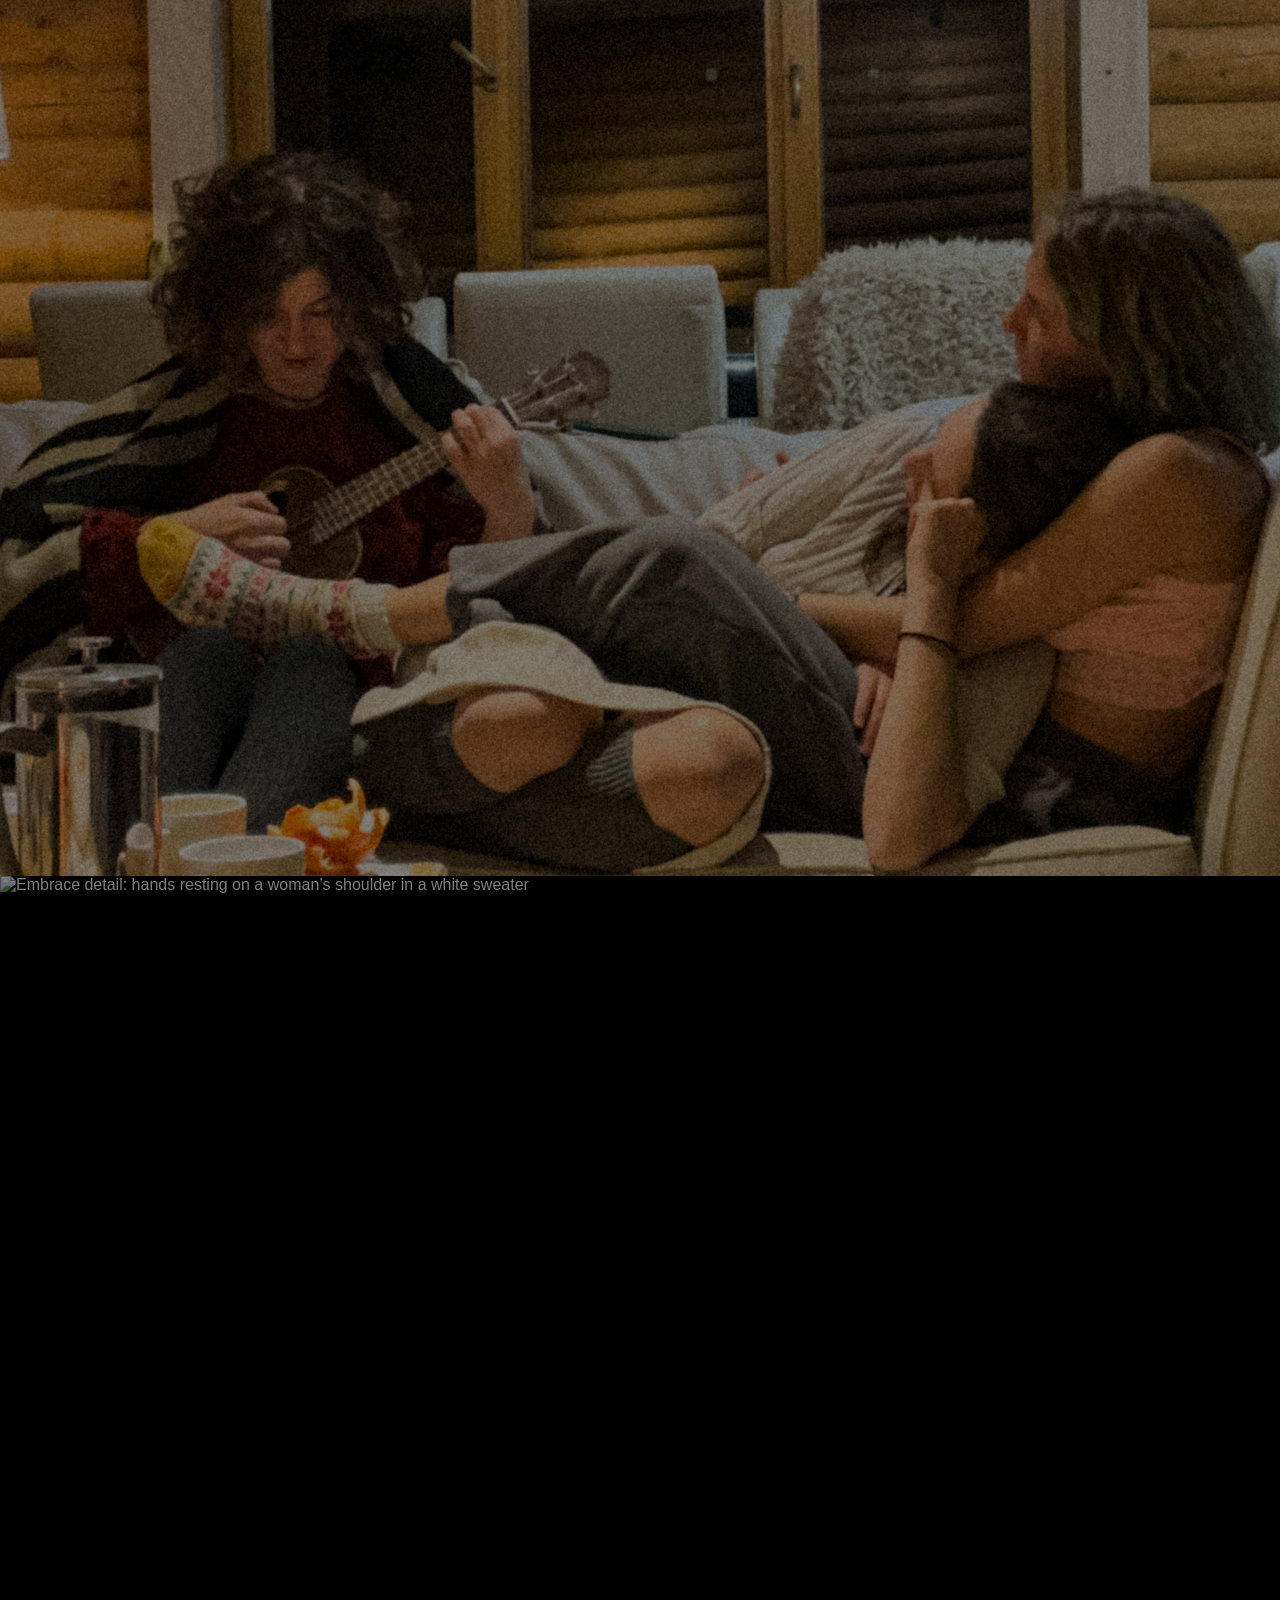
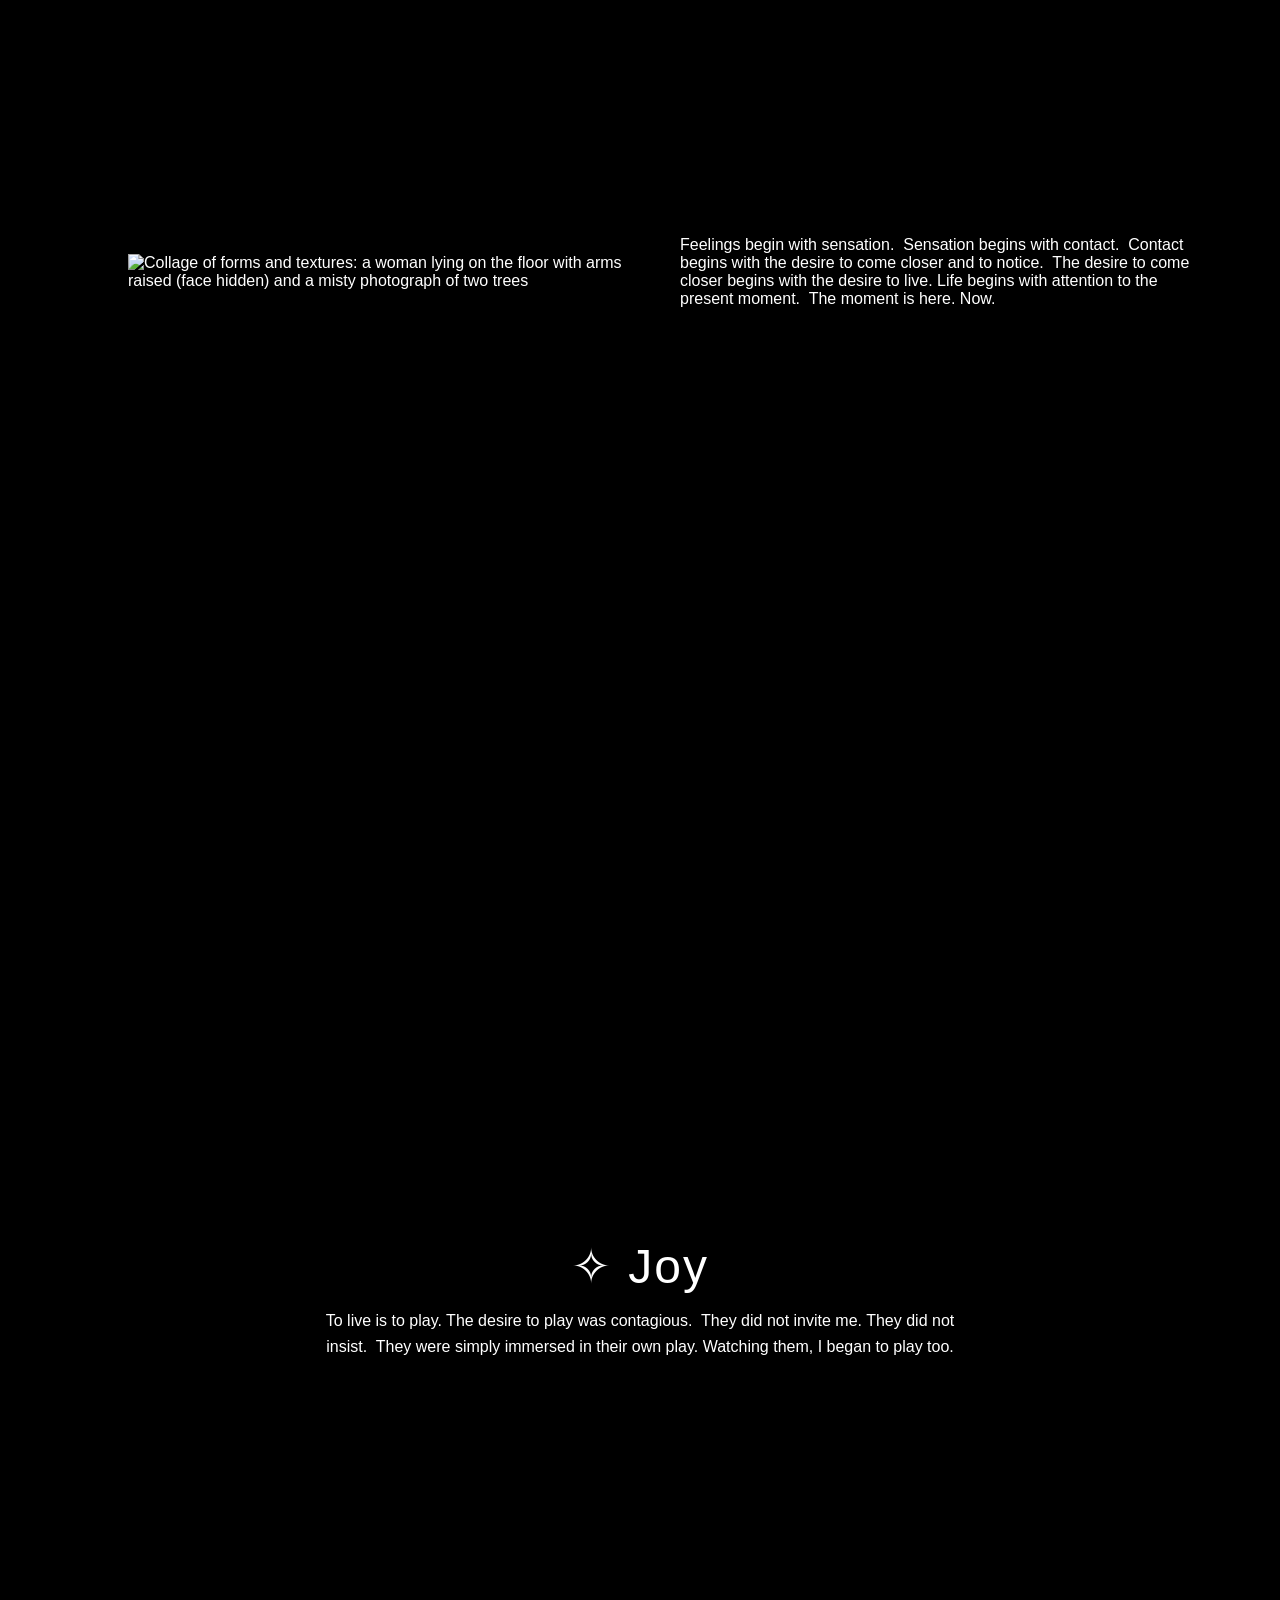
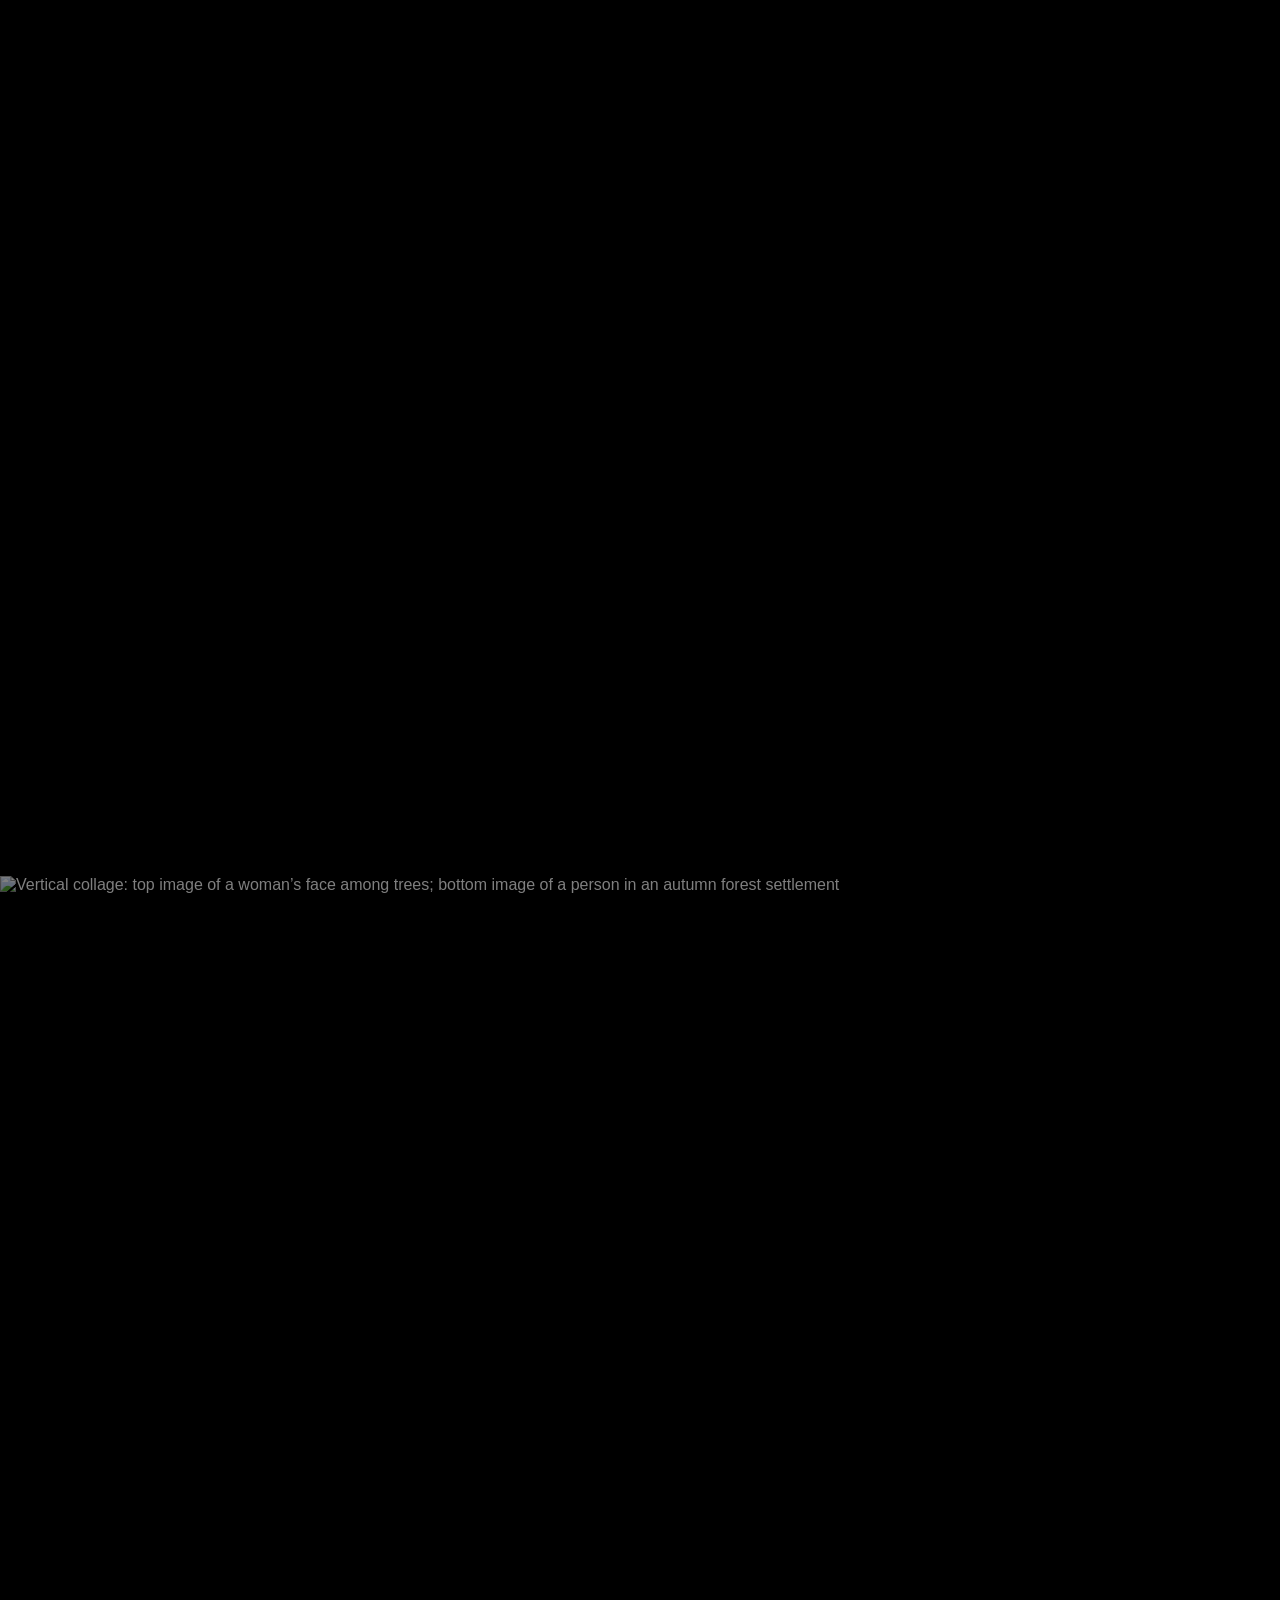
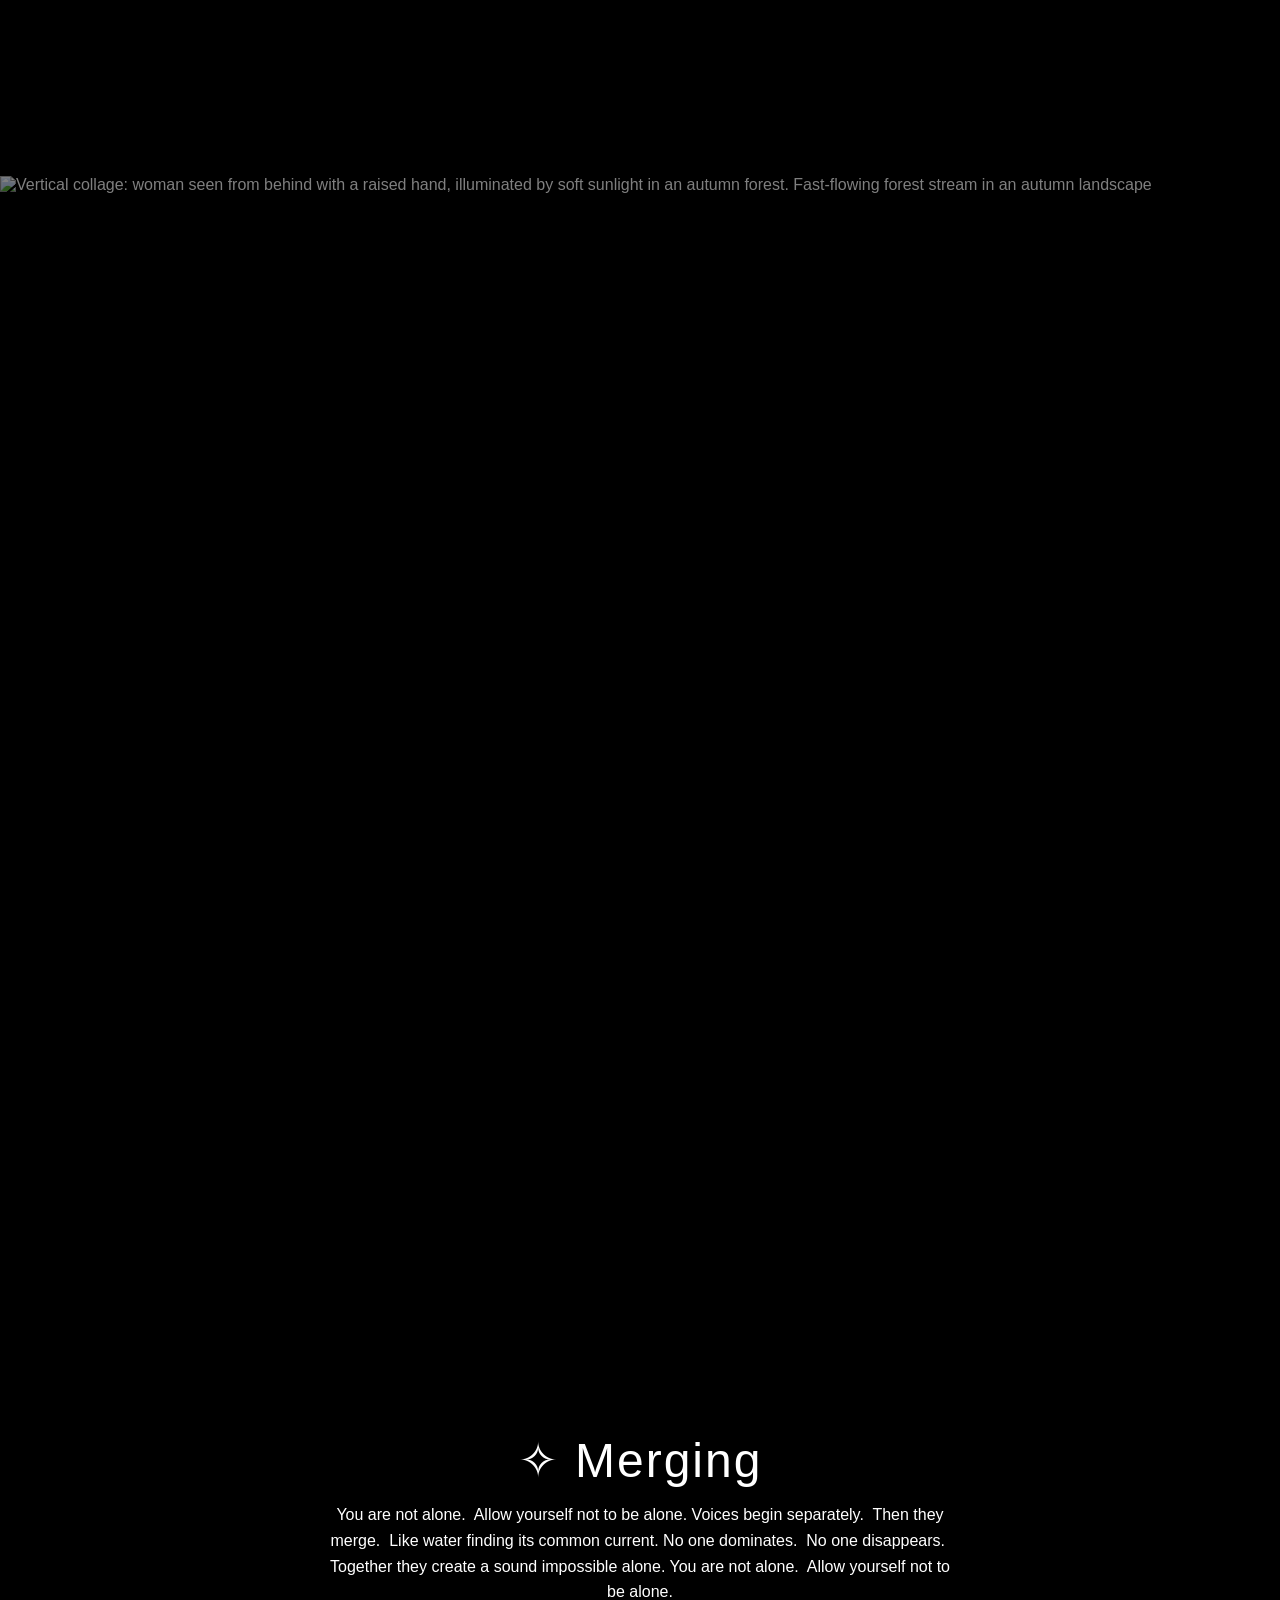
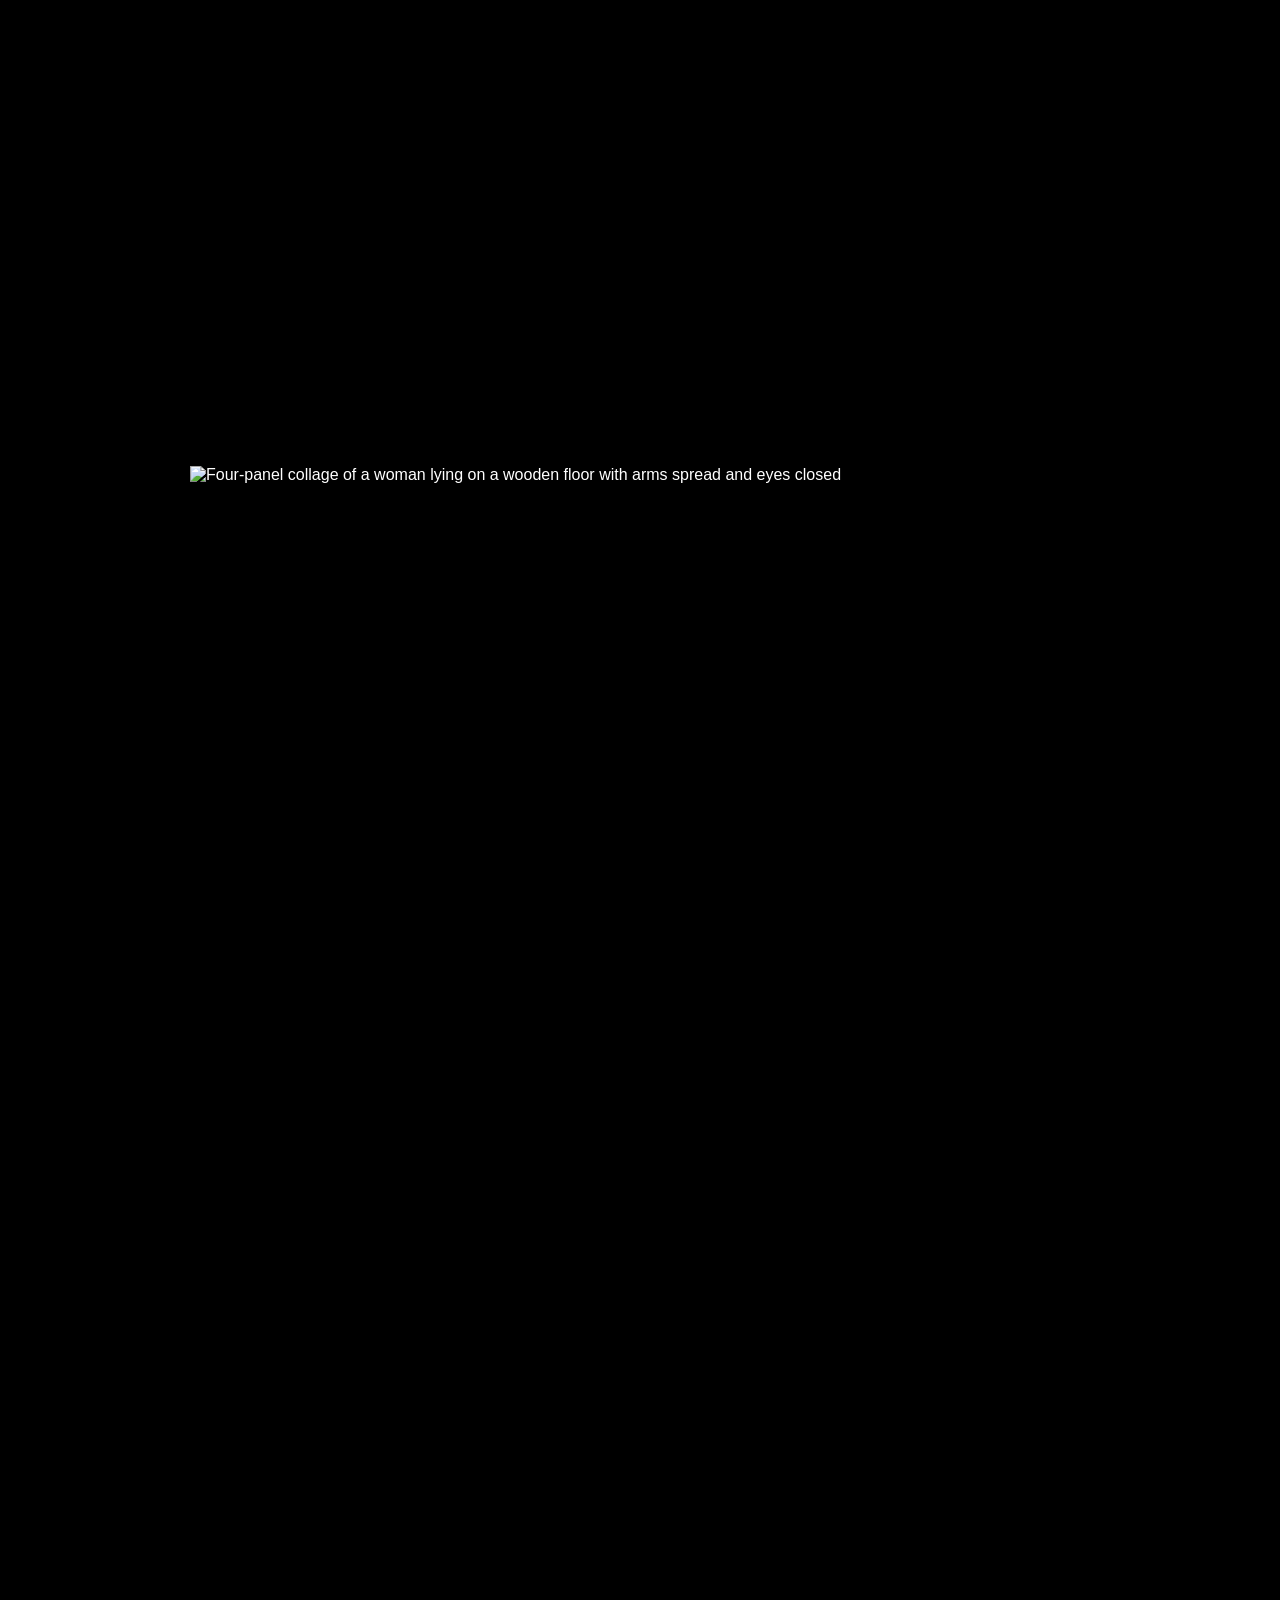
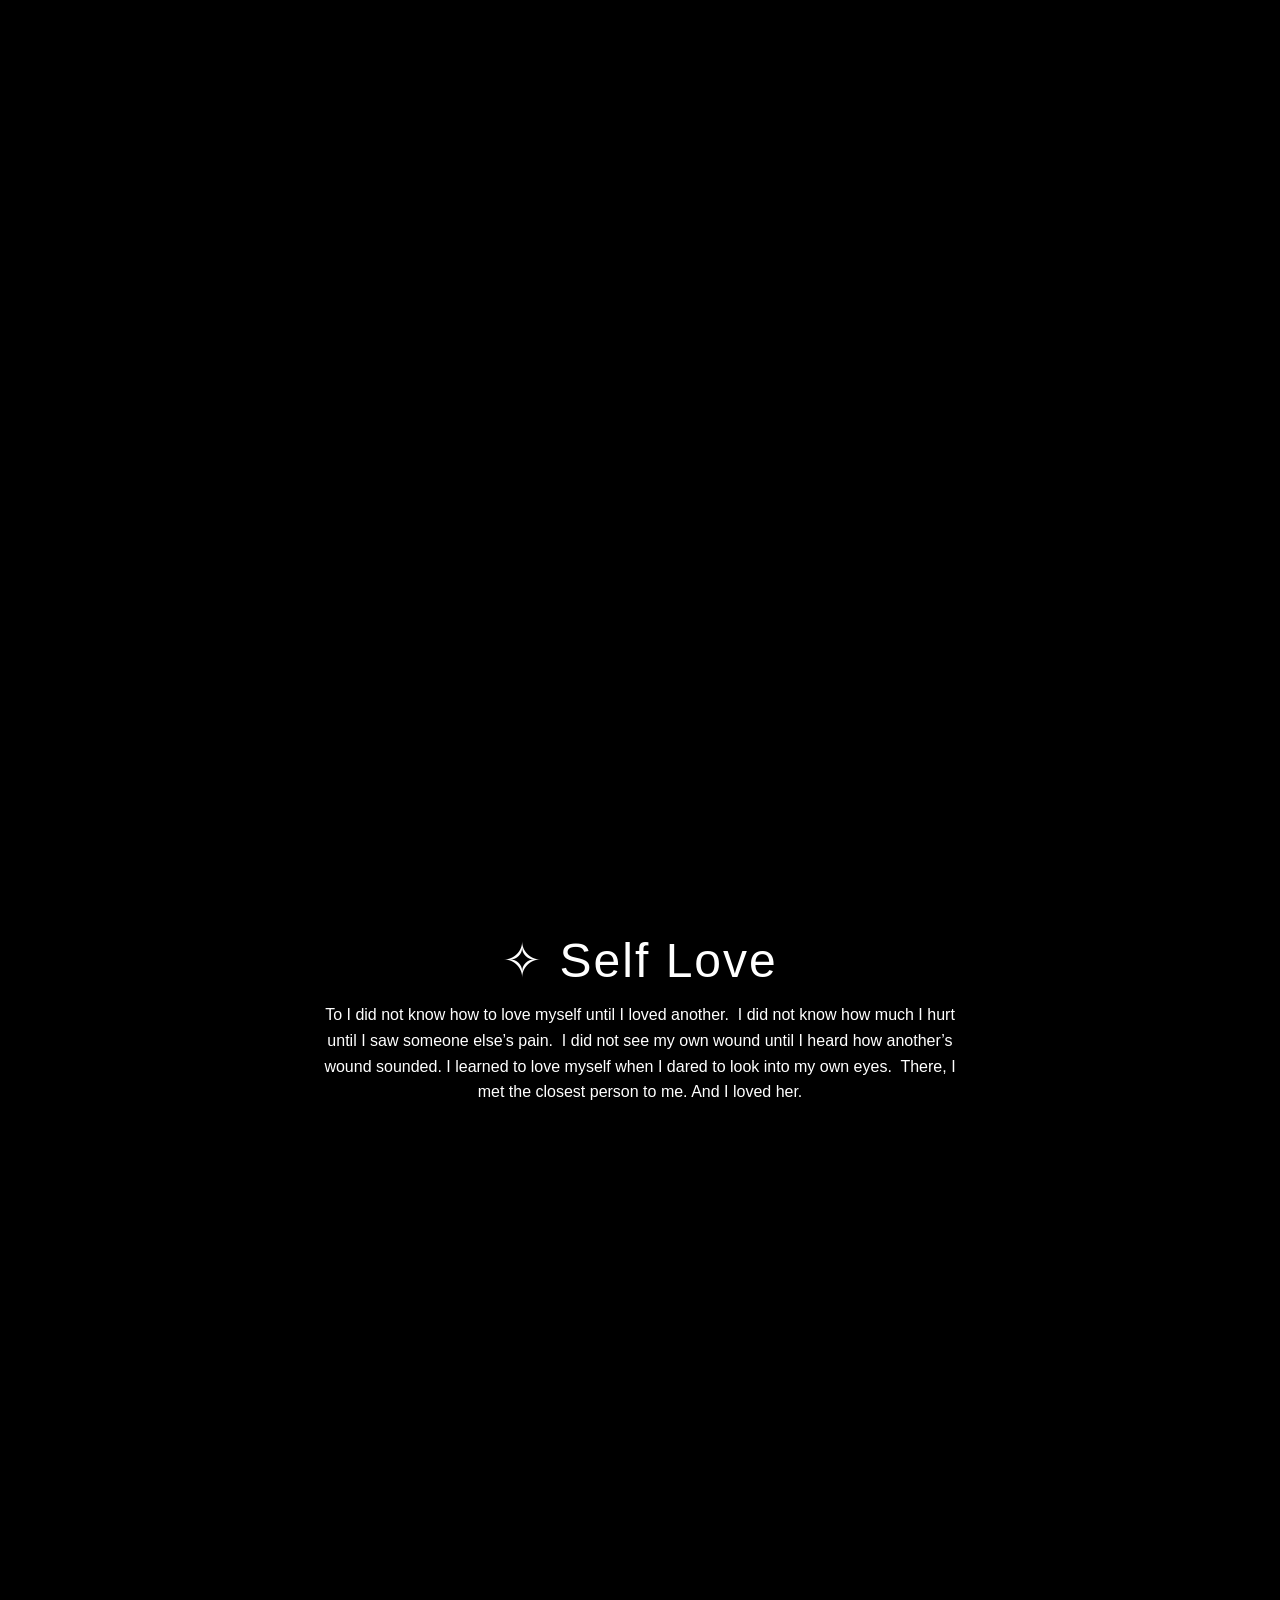
==== commit 71225f3c: "Update index.html" ====
--- a/index.html
+++ b/index.html
@@ -22,7 +22,6 @@
   <button class="burger" id="burgerBtn">☰</button>
   <div class="nav-links" id="navLinks">
     <a href="#home">Home</a>
-    <a href="#about">Presence</a>
     <a href="presence.html">Presence</a>
     <a href="#donate">Donate</a>
     <a href="#contacts">Contacts</a>
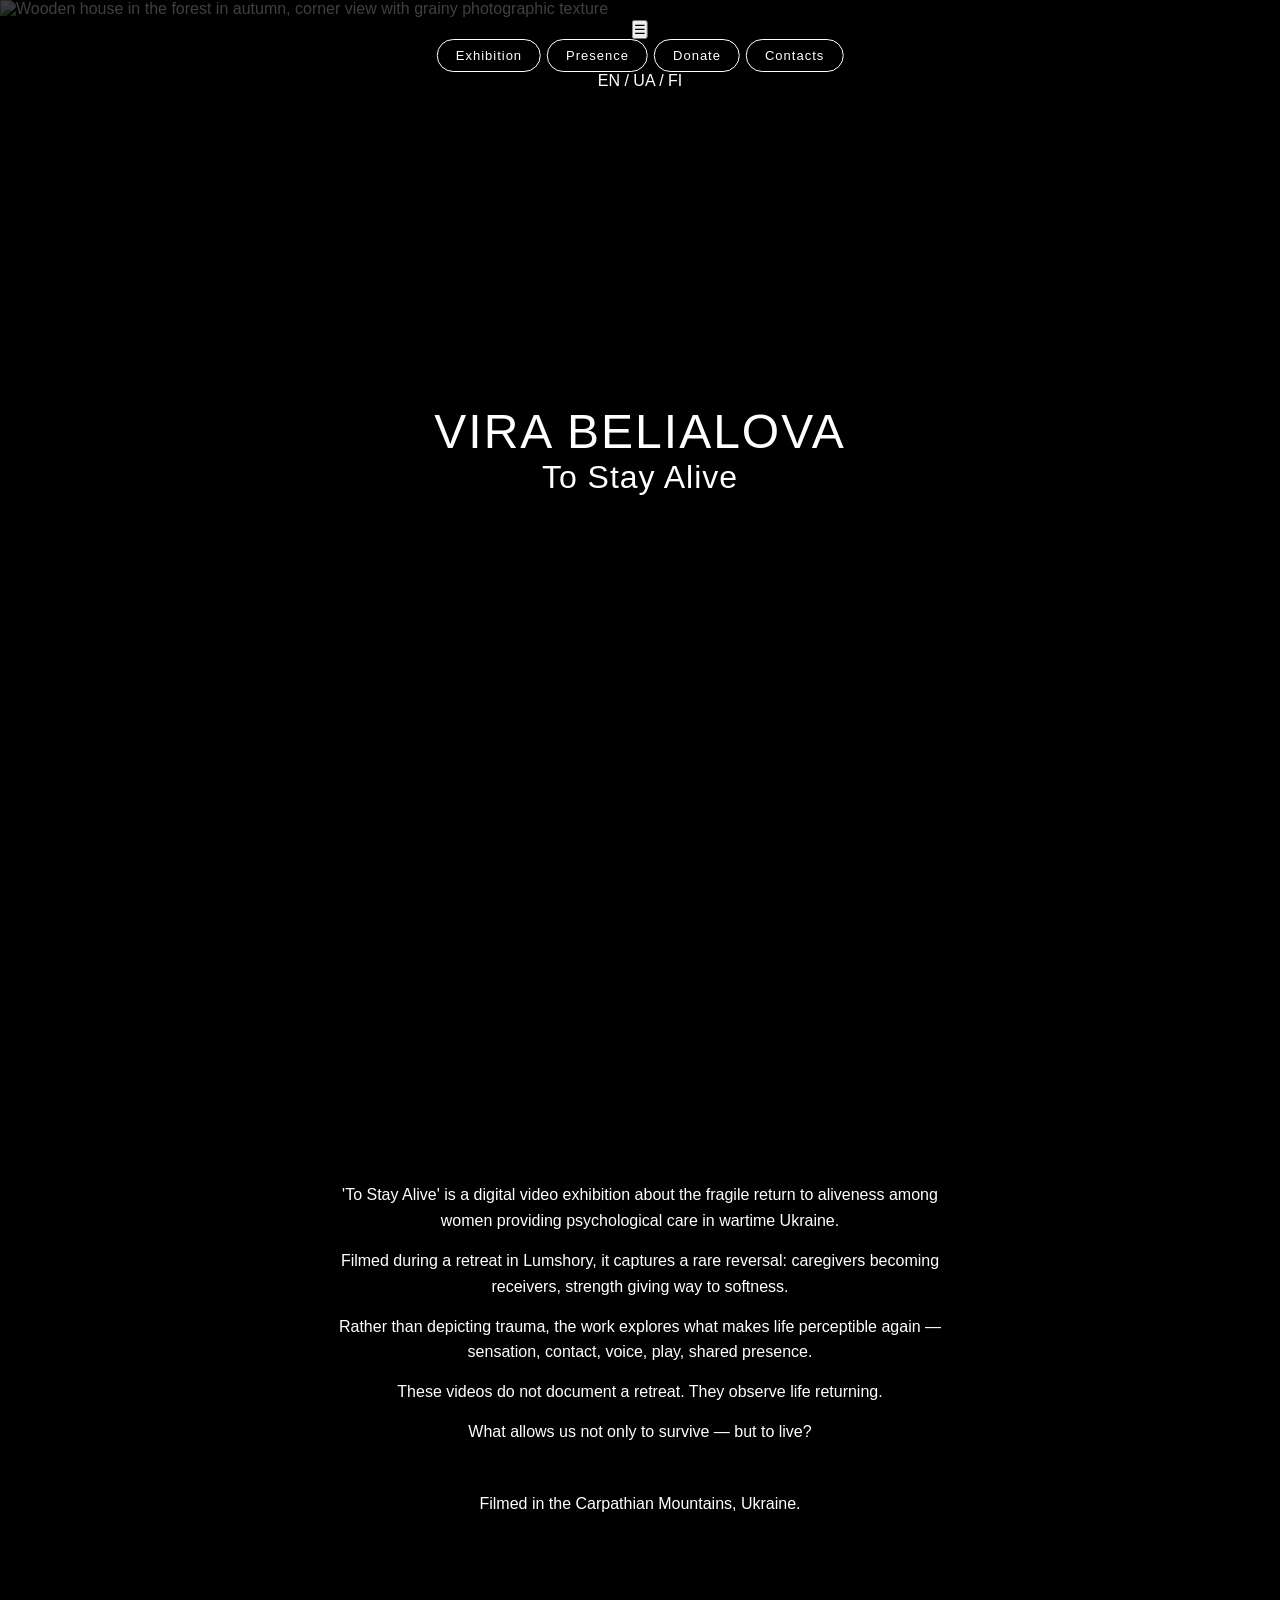
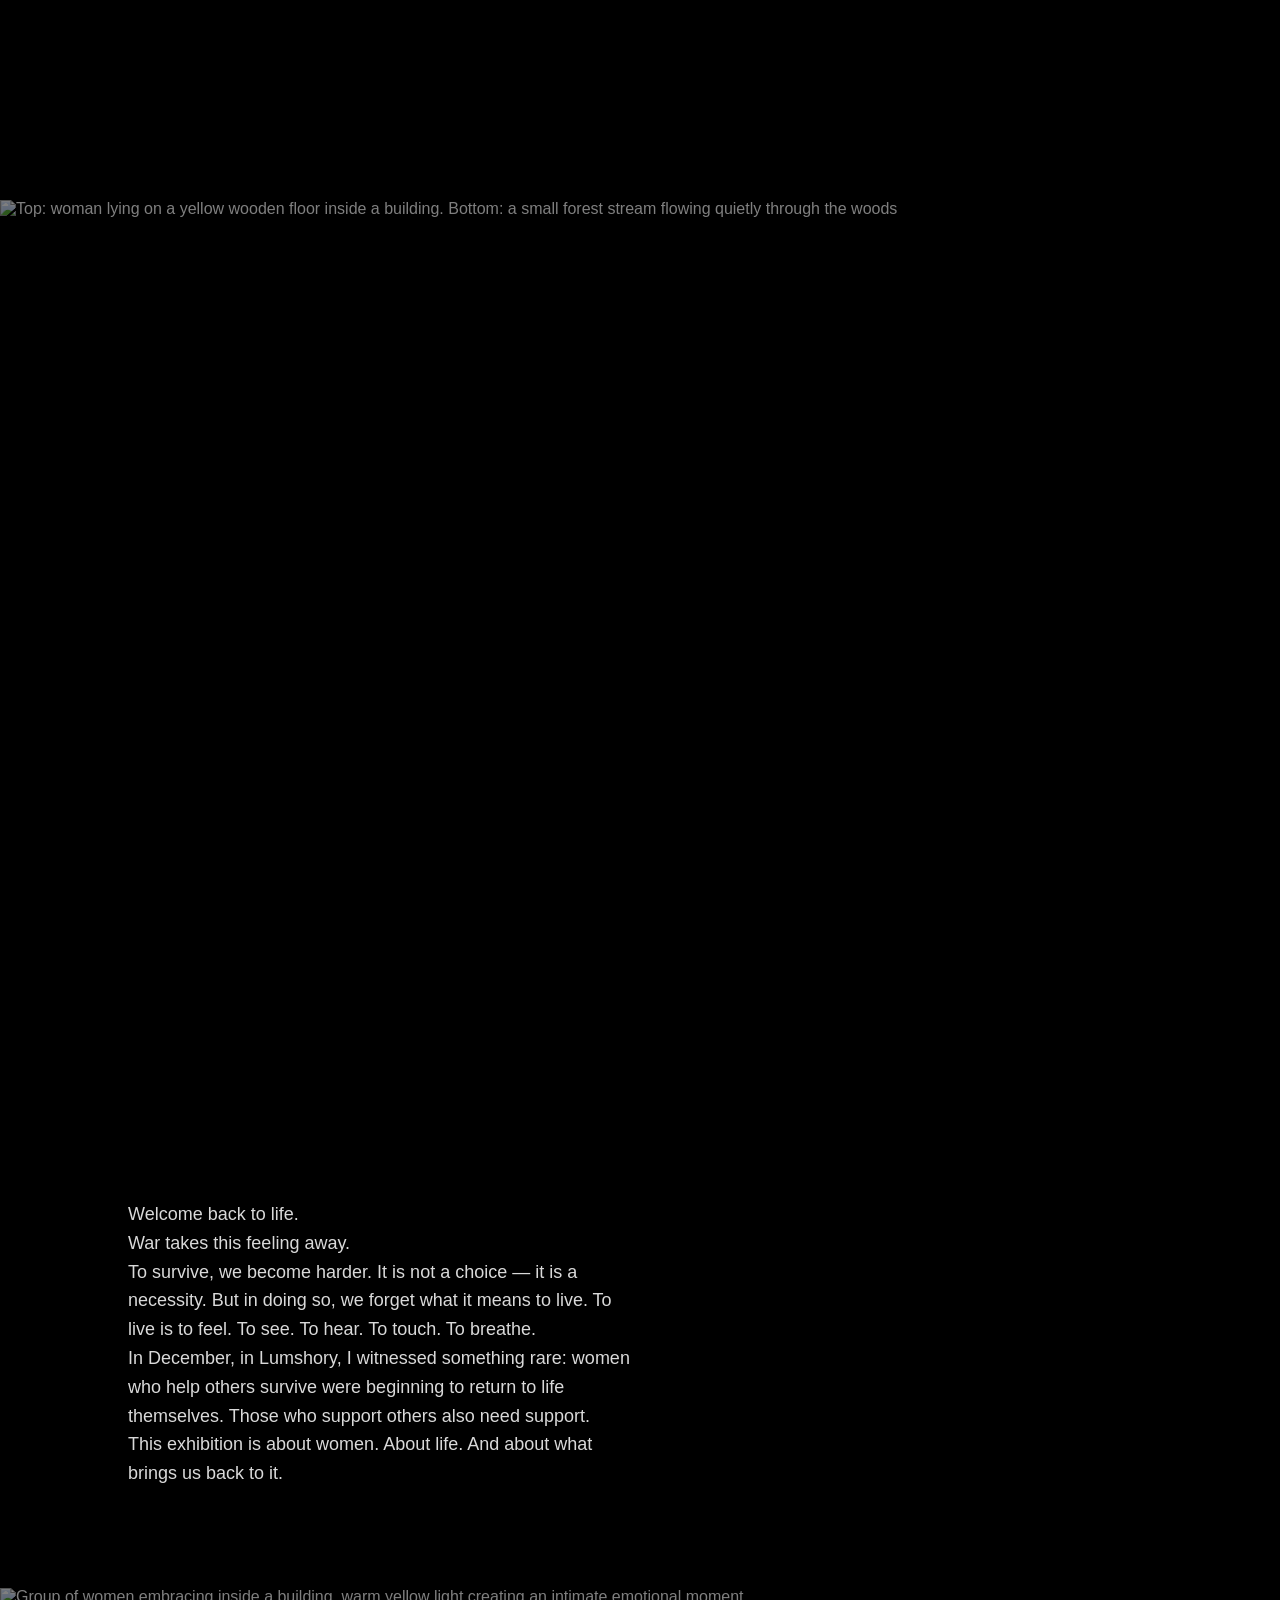
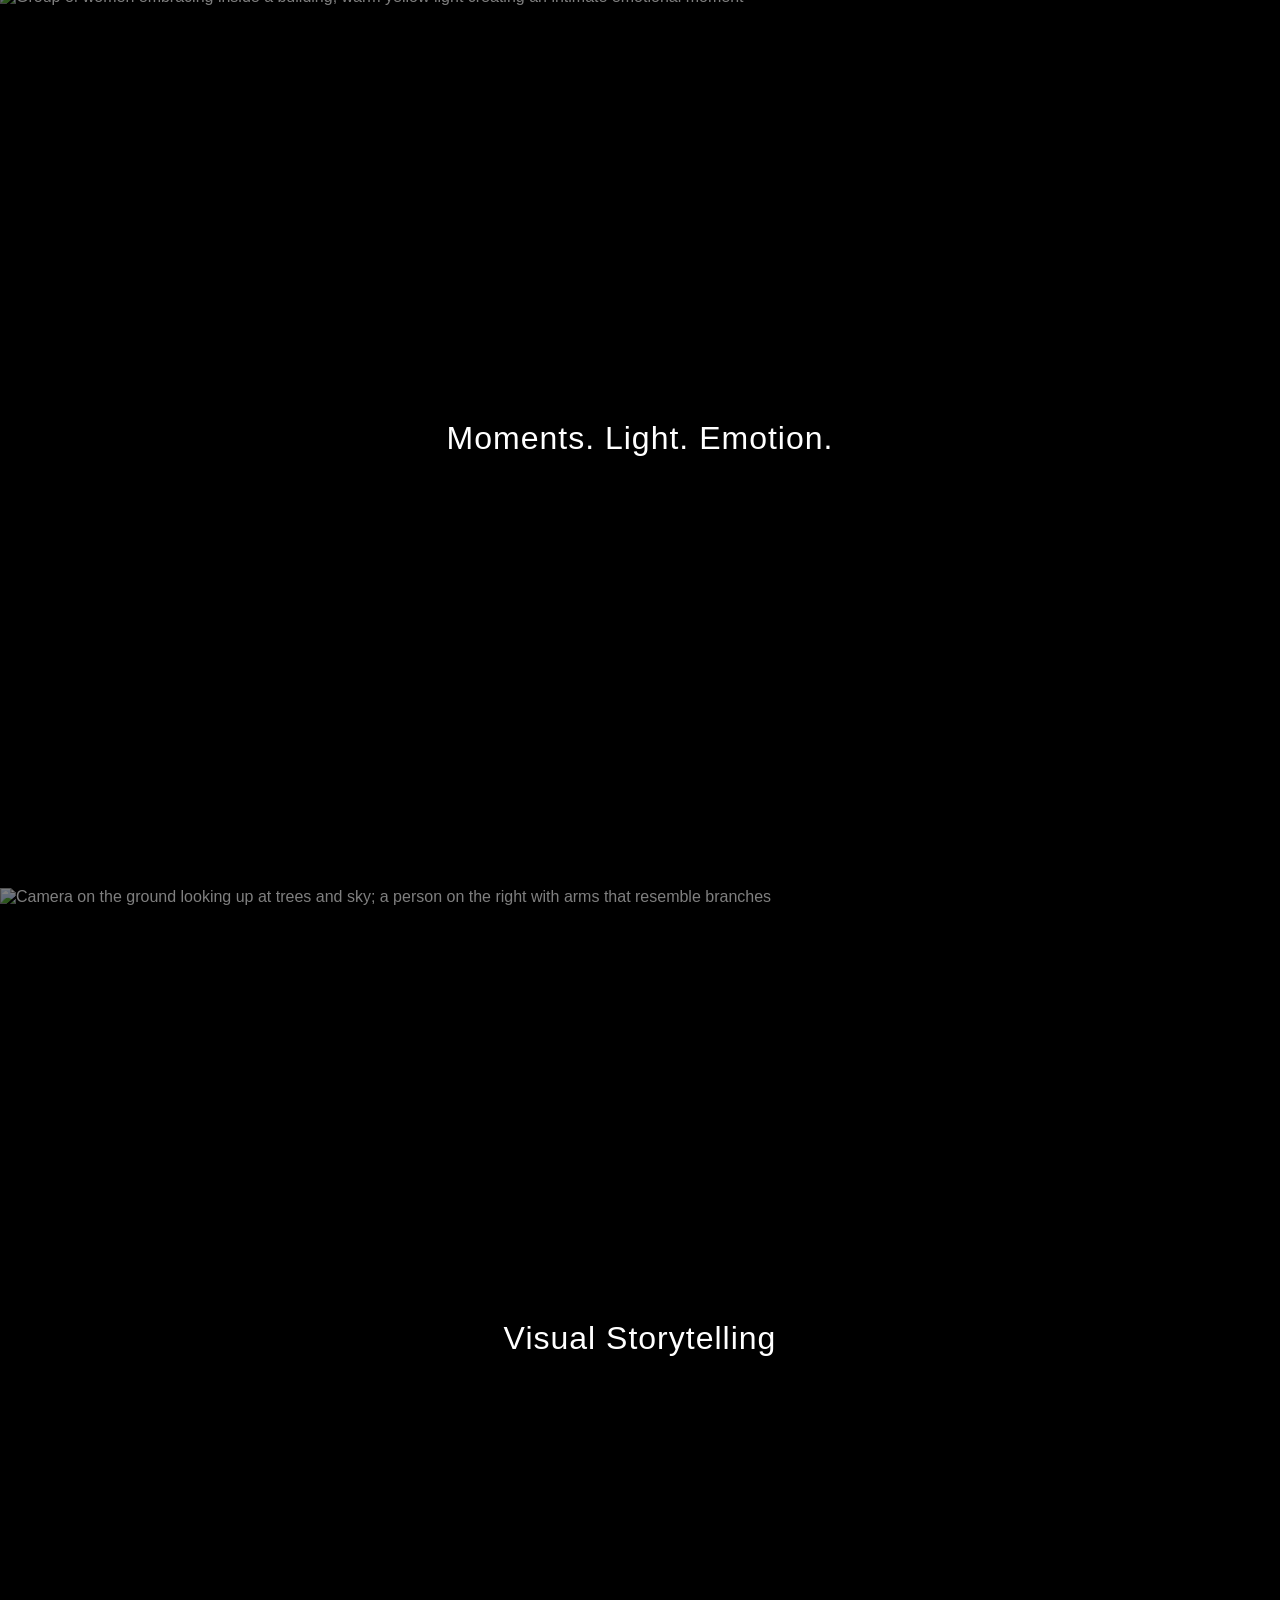
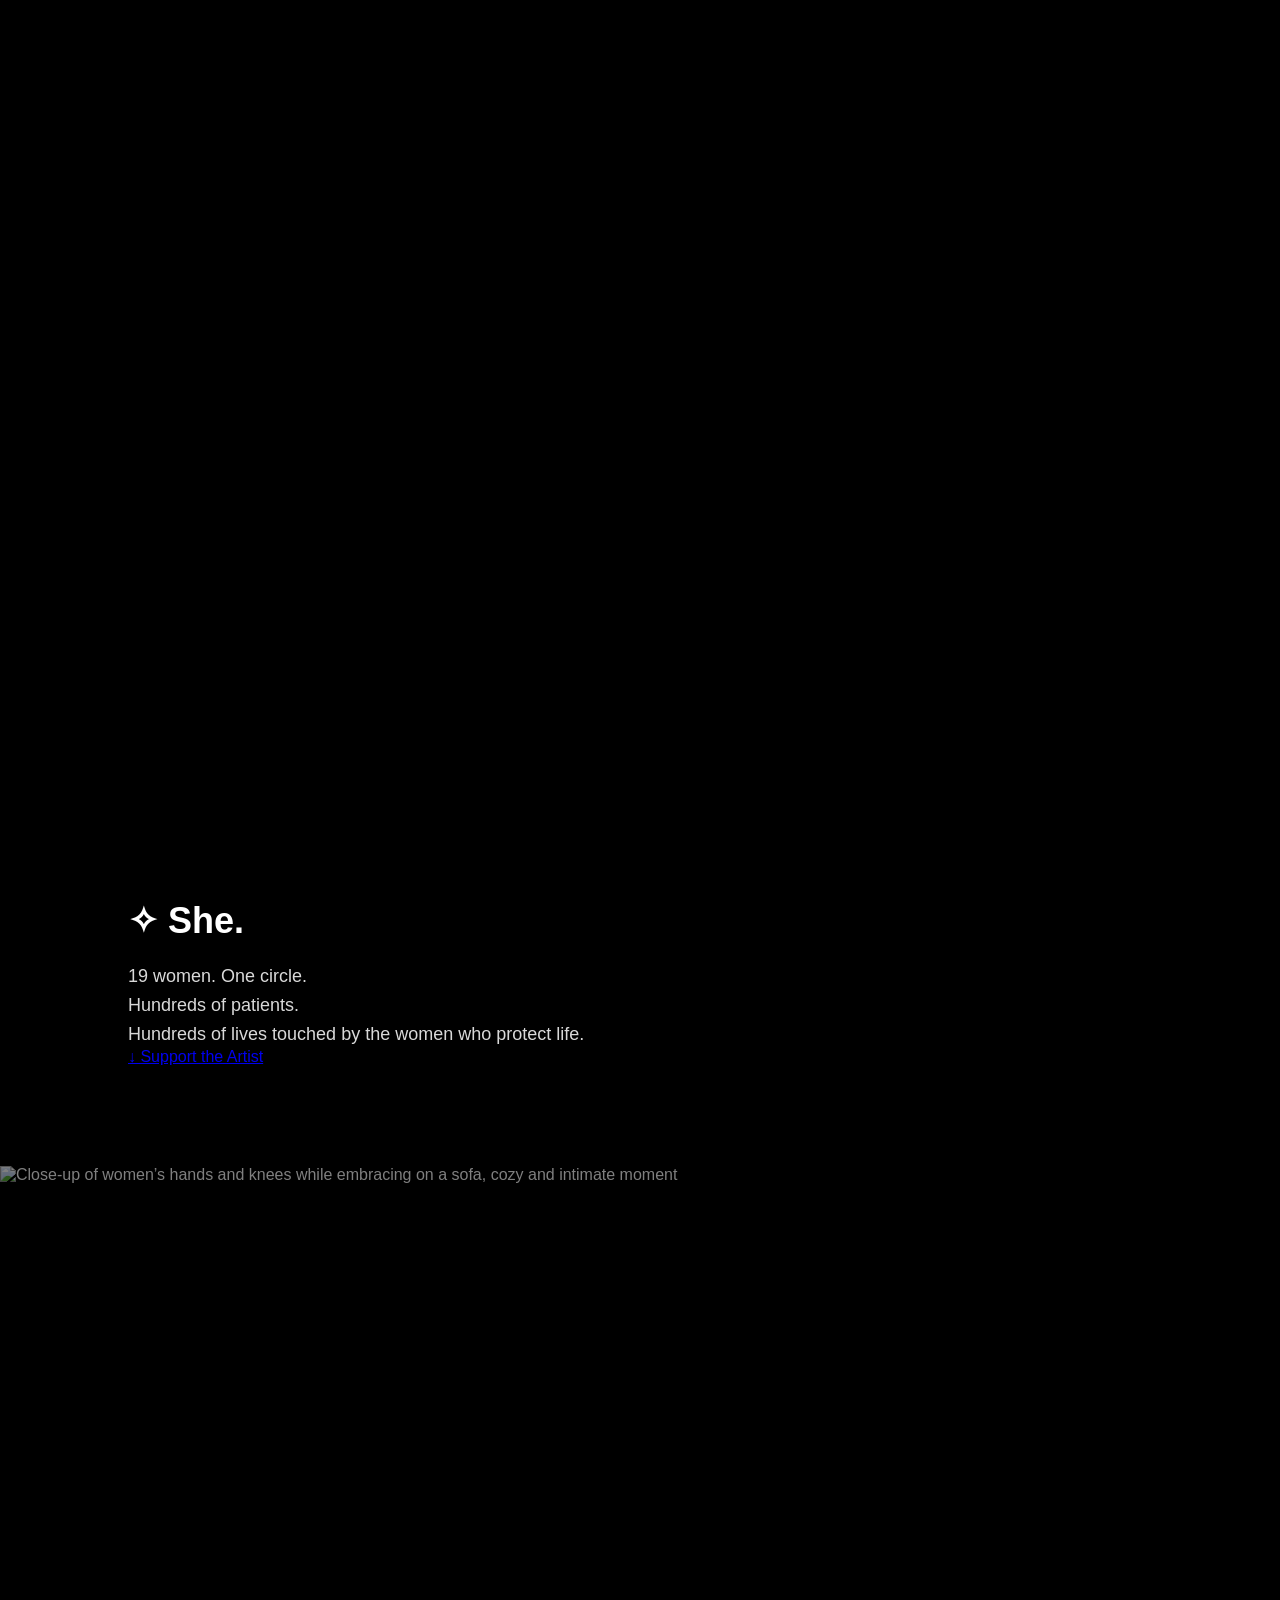
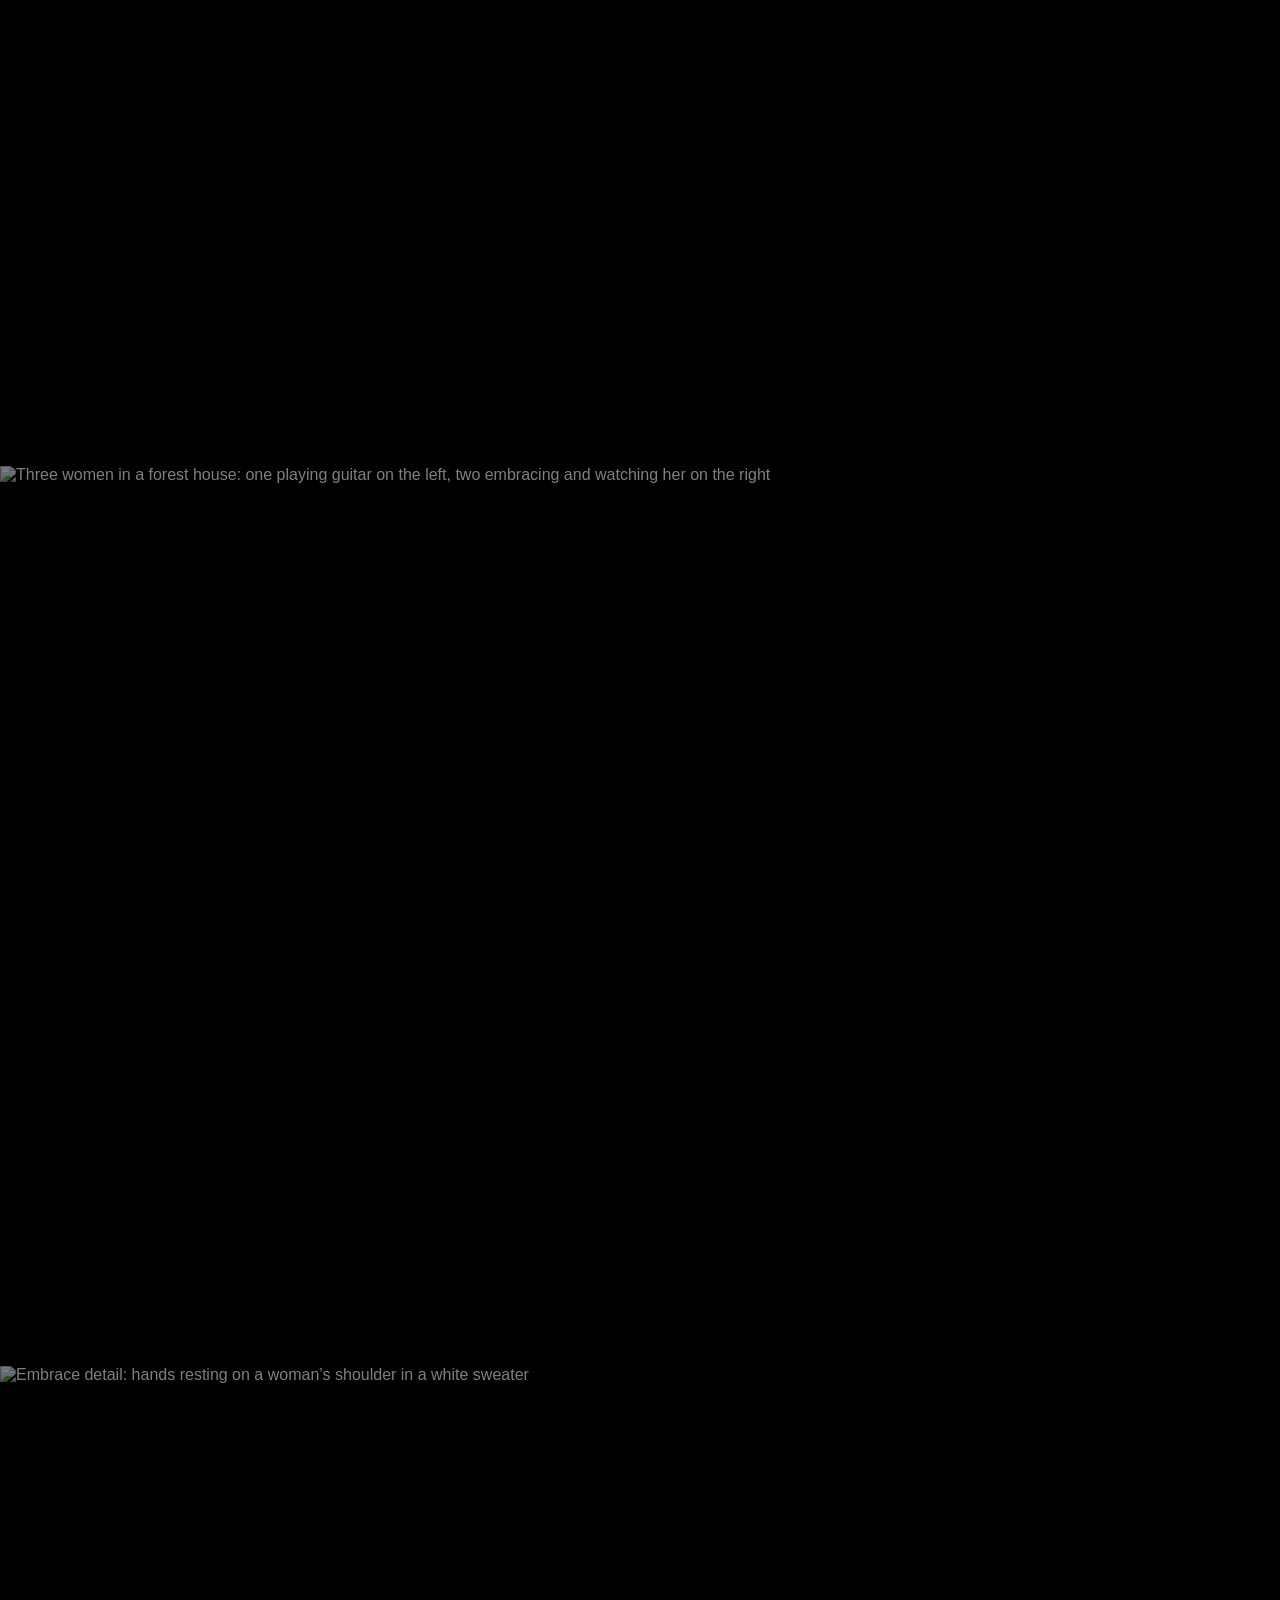
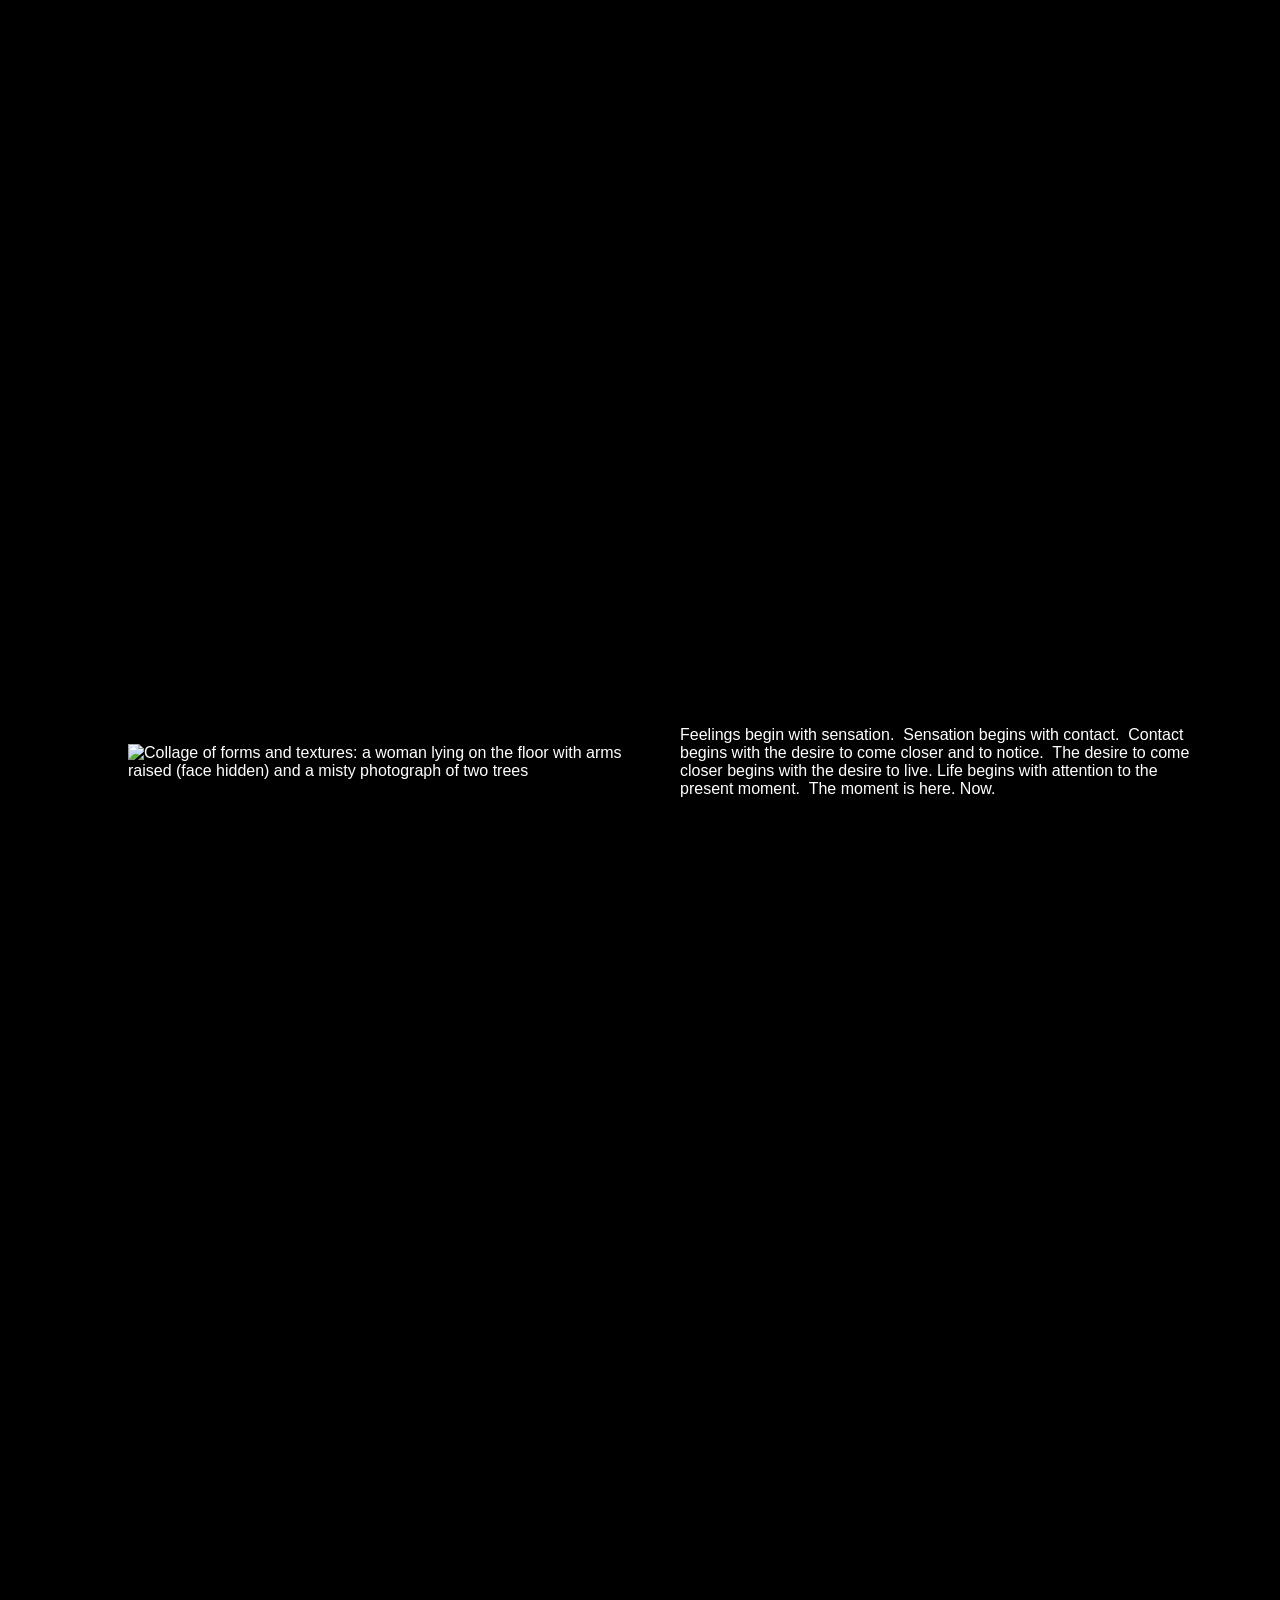
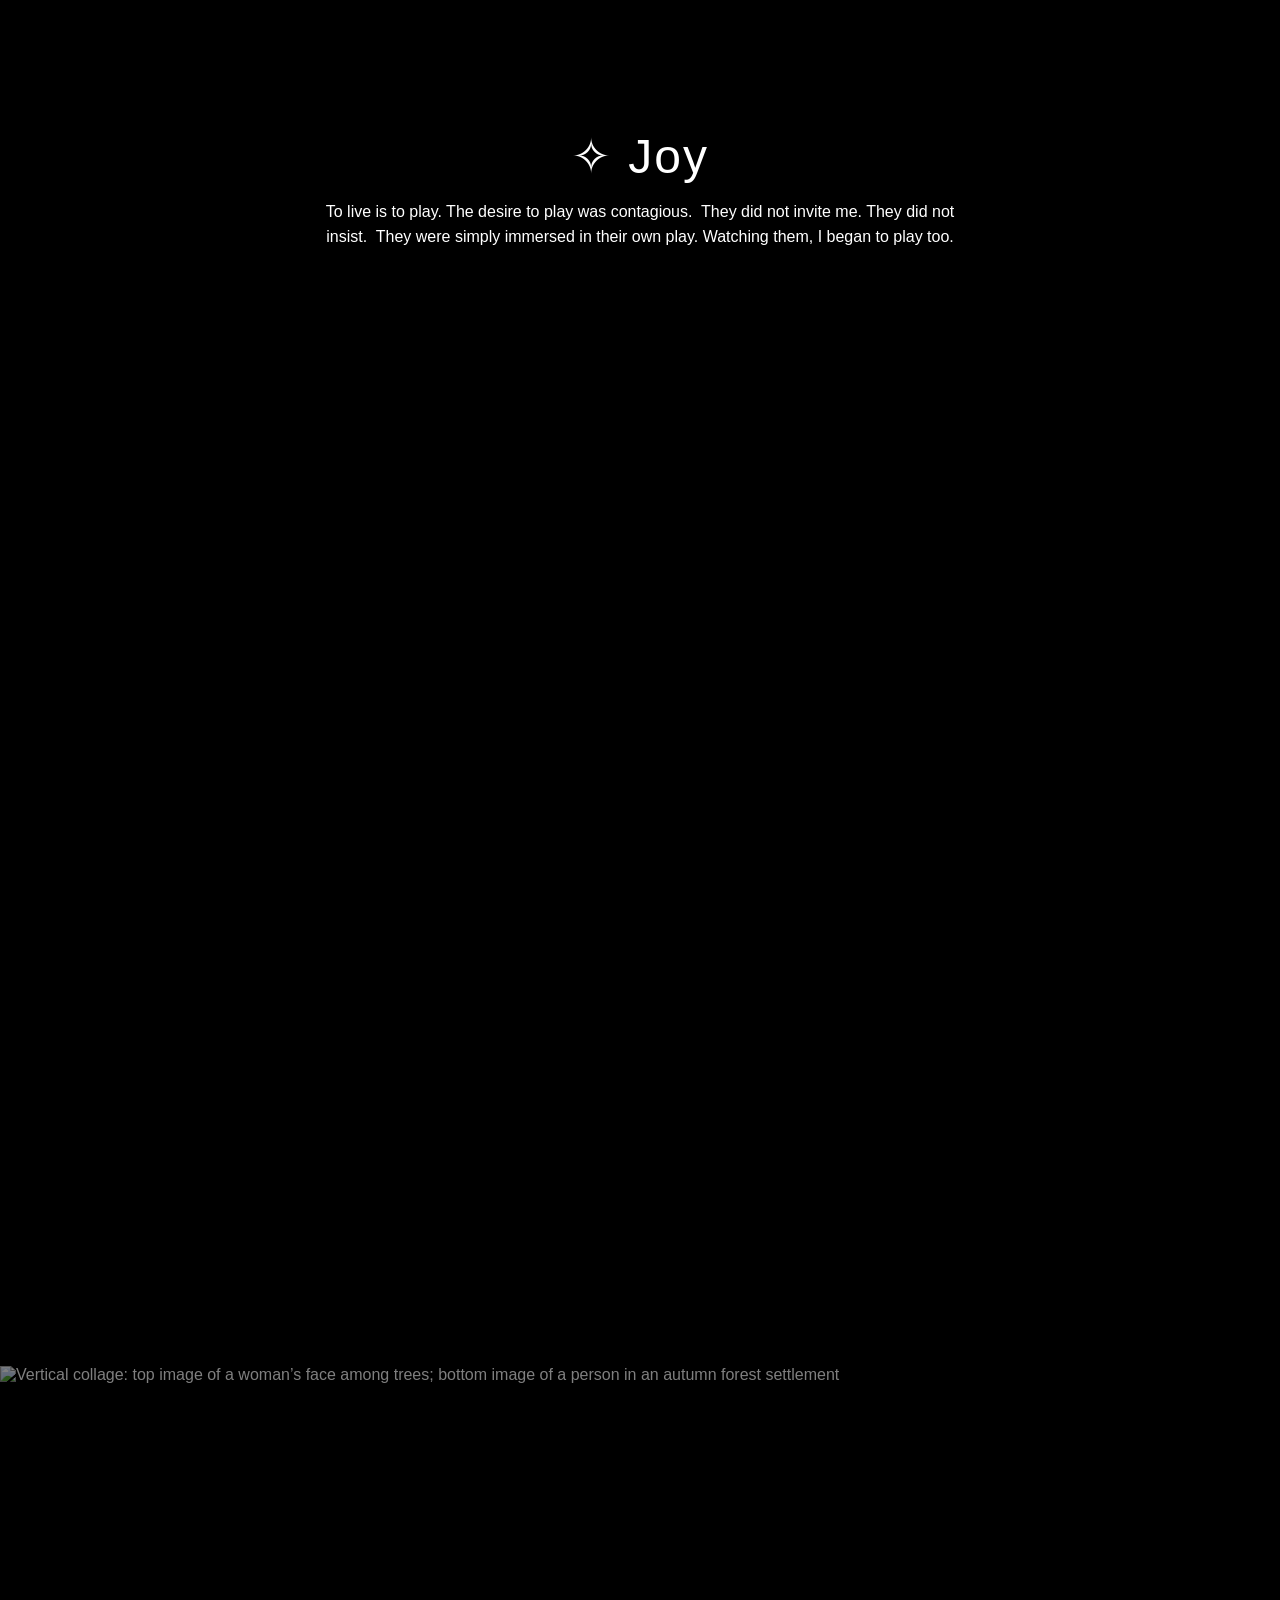
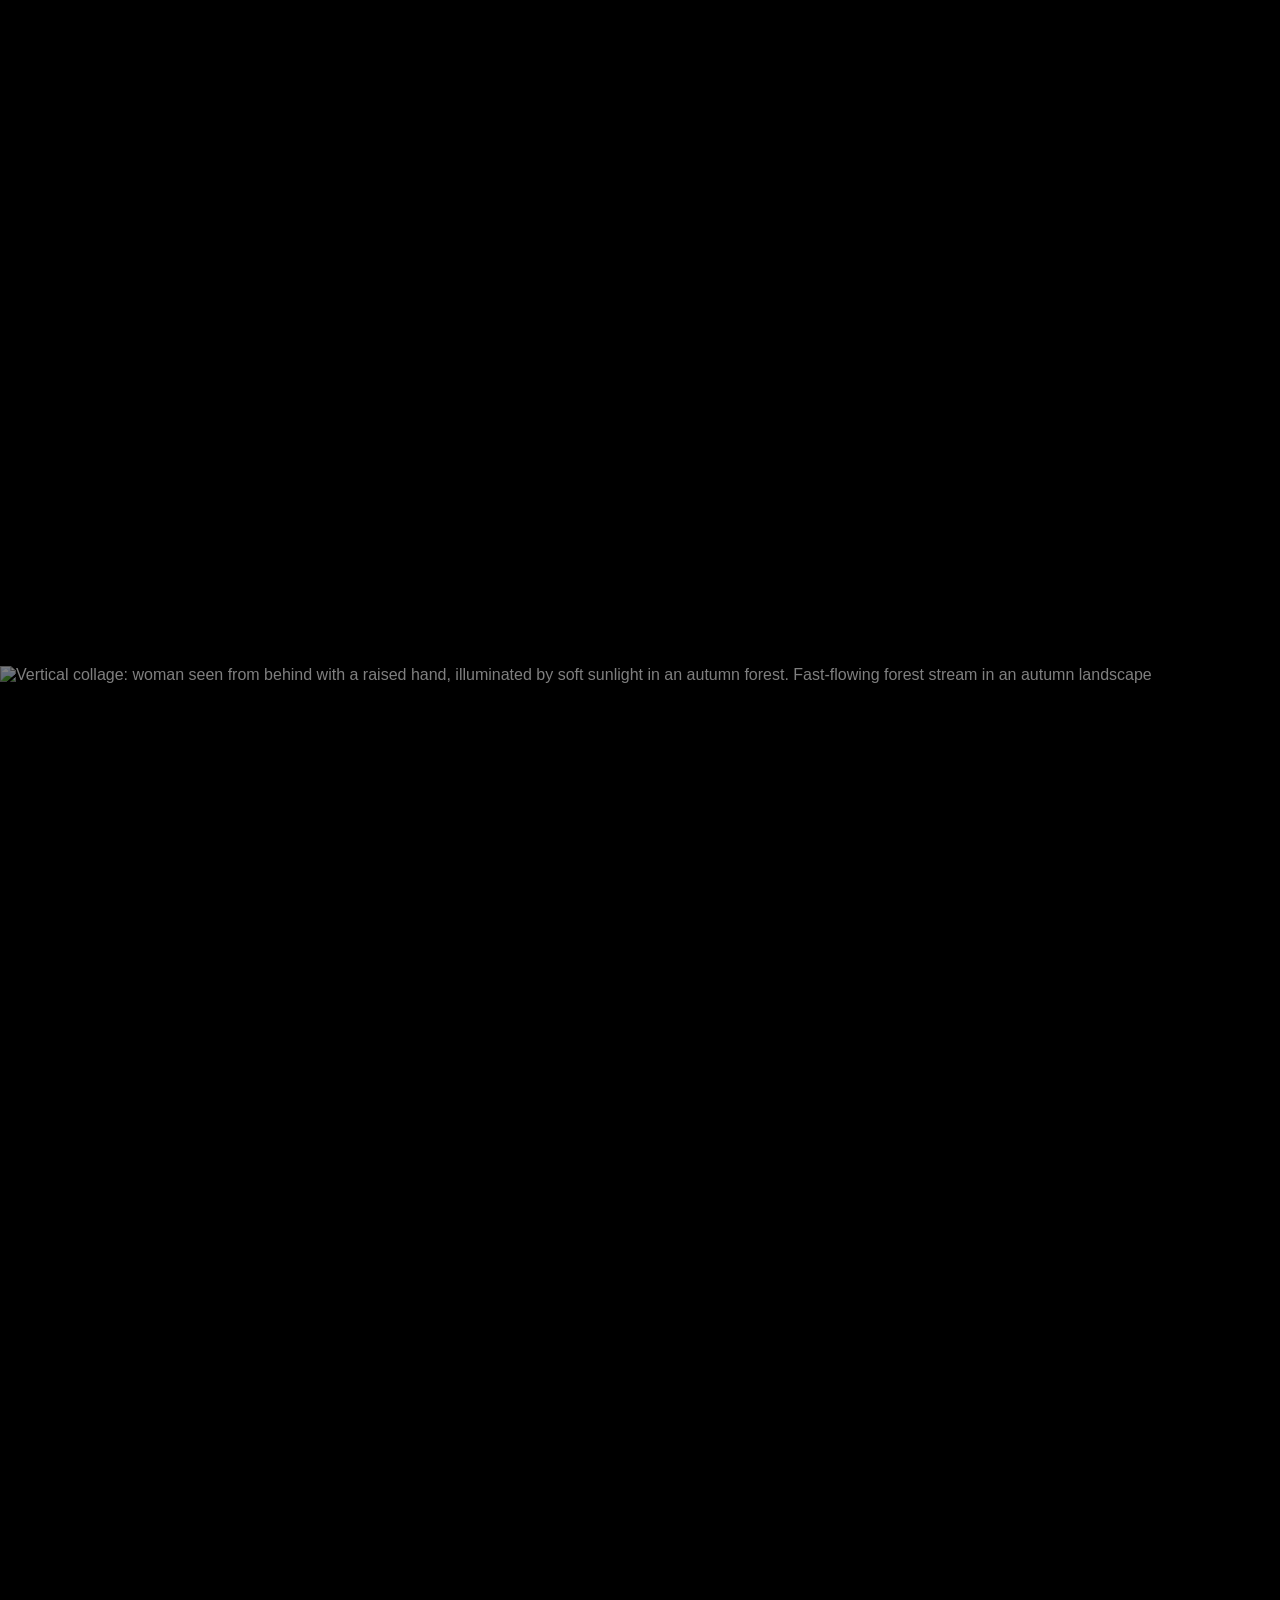
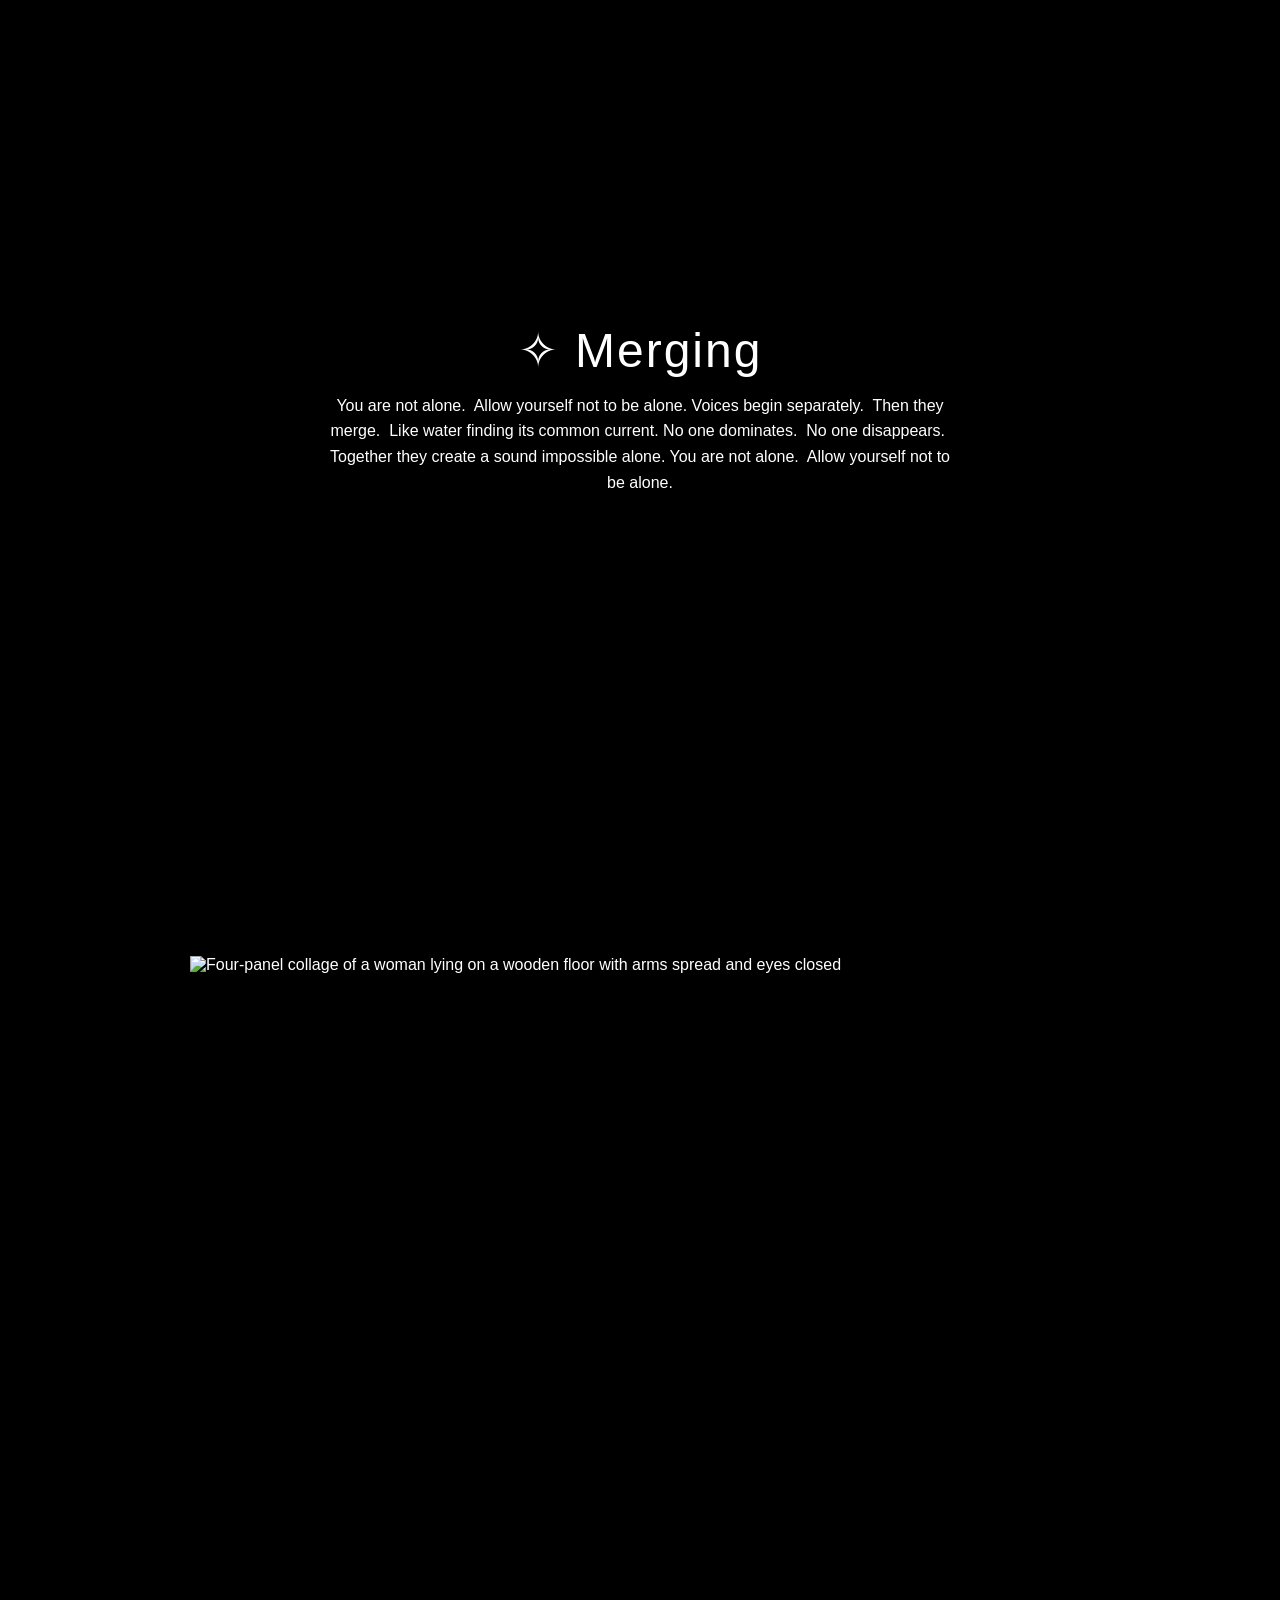
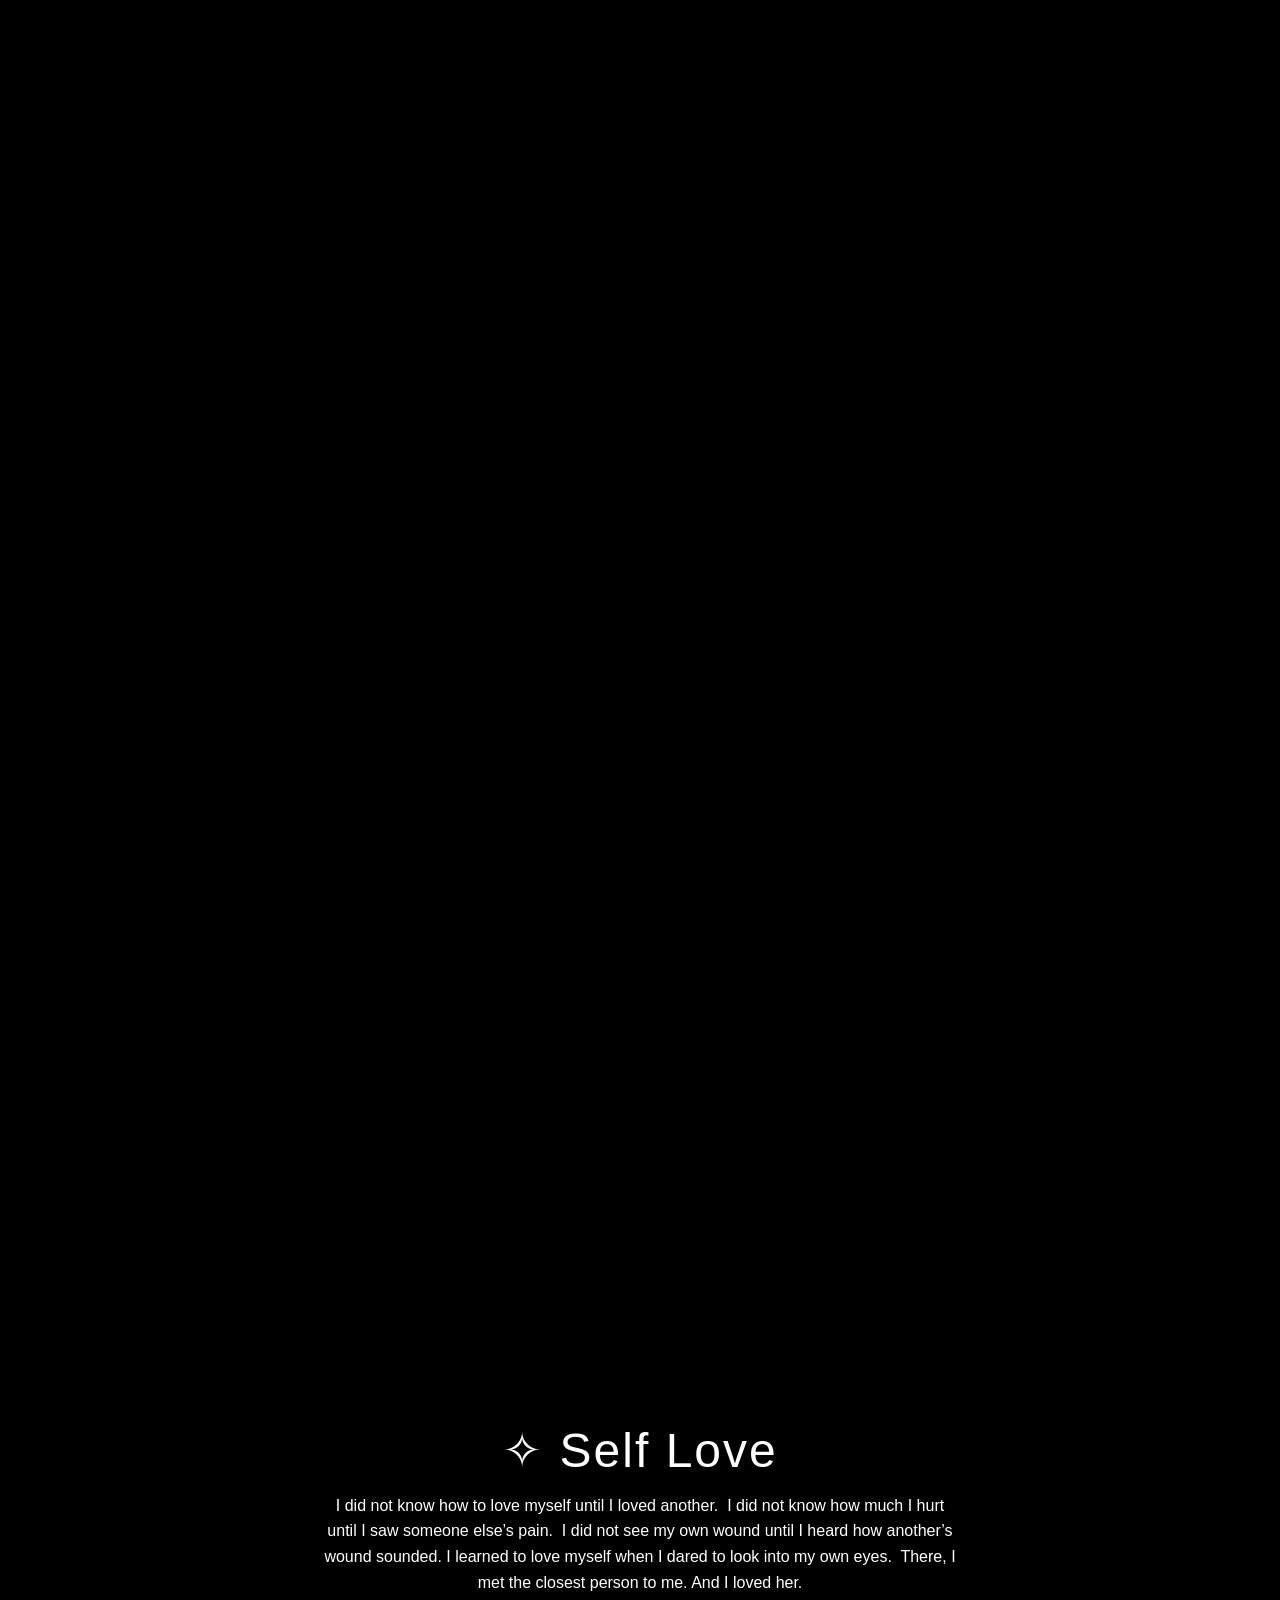
==== commit fac7b48f: "en/ua/fi language support in navbar Update index.html" ====
--- a/index.html
+++ b/index.html
@@ -6,10 +6,20 @@
 <title>Vira Belialova</title>
 <meta name="description" content="Digital video exhibition about resilience and human connection through photography and film during wartime Ukraine.">
 
-<link rel="apple-touch-icon" href="images/favicon.png">
-<link rel="icon" type="image/png" href="images/favicon.png">
-  
-<link rel="stylesheet" href="https://cdn.plyr.io/3.7.8/plyr.css">
+<meta property="og:title" content="To Stay Alive — digital exhibition">
+<meta property="og:description" content="Digital video exhibition about resilience and human connection through photography and film during wartime Ukraine.">
+<meta property="og:image" content="https://vira-belialova.github.io/preview.jpg">
+<meta property="og:type" content="website">
+
+
+  
+<link rel="apple-touch-icon" href="/images/apple-touch-icon.png">
+<link rel="icon" type="image/png" sizes="32x32" href="/images/favicon-32x32.png">
+<link rel="icon" type="image/png" sizes="16x16" href="/images/favicon-16x16.png">
+<link rel="icon" href="/images/favicon.ico">
+
+
+  
 <link href="https://cdnjs.cloudflare.com/ajax/libs/font-awesome/6.5.0/css/all.min.css" rel="stylesheet">
 <link rel="stylesheet" href="css/style.css">
 
@@ -21,26 +31,41 @@
 <nav class="main-nav">
   <button class="burger" id="burgerBtn">☰</button>
   <div class="nav-links" id="navLinks">
-    <a href="#home">Home</a>
+    <a href="#exhibition">Exhibition</a>
     <a href="presence.html">Presence</a>
     <a href="#donate">Donate</a>
     <a href="#contacts">Contacts</a>
   </div>
+  <div class="lang-switch">
+  <span data-lang-btn="en" class="active">EN</span>
+  <span>/</span>
+  <span data-lang-btn="ua">UA</span>
+  <span>/</span>
+  <span data-lang-btn="fi">FI</span>
+</div>
 </nav>
 
-
-
-
-
 <!-- INTRO -->
-<section id="home" class="section">
-  <img src="images/photo1.JPG" alt="Wooden house in the forest in autumn, corner view with grainy photographic texture" loading="lazy">
-  <div class="overlay"></div>
+<section id="exhibition" class="section">
+  <picture>
+    <source srcset="images/photo1.avif" type="image/avif">
+    <source srcset="images/photo1.webp" type="image/webp">
+    <img
+      src="images/photo1.JPG"
+      alt="Wooden house in the forest in autumn, corner view with grainy photographic texture"
+      loading="lazy">
+  </picture>
+
+  <meta name="description" content="To Stay Alive is a digital video exhibition exploring the psychological recovery of women supporting others through war trauma in Ukraine.">
+
+  <div class="overlay"></div>
+
   <div class="text-center">
     <h1>VIRA BELIALOVA</h1>
     <h2>To Stay Alive</h2>
   </div>
 </section>
+
 
 <section class="section">
   <div class="overlay"></div>
@@ -49,30 +74,38 @@
     <p>Filmed during a retreat in Lumshory, it captures a rare reversal: caregivers becoming receivers, strength giving way to softness.</p>
     <p>Rather than depicting trauma, the work explores what makes life perceptible again — sensation, contact, voice, play, shared presence.</p>
     <p>These videos do not document a retreat. They observe life returning.</p>
-    <p>What allows us not only to survive — but to live?</p>
+    <p>What allows us not only to survive — but to live?</p><br>
+    <p>Filmed in the Carpathian Mountains, Ukraine.</p>
   </div>
 </section>
 
 <section class="section photo2-section">
-  <img src="images/photo2.JPG" alt="Top: woman lying on a yellow wooden floor inside a building. Bottom: a small forest stream flowing quietly through the woods" loading="lazy">>
+  <picture>
+    <source srcset="images/photo2.avif" type="image/avif">
+    <source srcset="images/photo2.webp" type="image/webp">
+    <img
+      src="images/photo2.JPG"
+      alt="Top: woman lying on a yellow wooden floor inside a building. Bottom: a small forest stream flowing quietly through the woods"
+      loading="lazy">
+  </picture>
+
   <div class="overlay"></div>
   <div class="text-center"></div>
 </section>
+
 
 <section class="video-text-section reverse fade-in">
   <div class="video-text-container">
 
-    <div class="video-side">
-      <div class="video-wrapper">
-        <iframe
-          src="https://www.youtube.com/embed/ZzL8yOpNgnc?si=paxEgnsNGgTzH4nd"
-          frameborder="0" 
-          allow="accelerometer; autoplay; clipboard-write; encrypted-media; gyroscope; picture-in-picture; web-share" 
-          title="Video"
-          allowfullscreen>
-        </iframe>
-      </div>
-    </div>
+     <div class="video-wrapper">
+      <iframe 
+        src="https://www.youtube.com/embed/ZzL8yOpNgnc"
+        frameborder="0"
+        allow="accelerometer; autoplay; clipboard-write; encrypted-media; gyroscope; picture-in-picture; web-share"
+        title="Video"
+        allowfullscreen>
+      </iframe>
+</div>
 
     <div class="text-side">
       <p>Welcome back to life.</p>
@@ -87,37 +120,56 @@
 
 
 <section class="section photo2-section">
-  <img src="images/photo3.JPG" alt="Group of women embracing inside a building, warm yellow light creating an intimate emotional moment" loading="lazy">
-  <div class="overlay"></div>
+  <picture>
+    <source srcset="images/photo3.avif" type="image/avif">
+    <source srcset="images/photo3.webp" type="image/webp">
+    <img
+      src="images/photo3.JPG"
+      alt="Group of women embracing inside a building, warm yellow light creating an intimate emotional moment"
+      loading="lazy">
+  </picture>
+
+  <div class="overlay"></div>
+
   <div class="text-center">
     <h2>Moments. Light. Emotion.</h2>
   </div>
 </section>
 
+
 <section class="section photo2-section">
-  <img src="images/photo3.png" alt="Camera on the ground looking up at trees and sky; a person on the right with arms that resemble branches" loading="lazy">
-  <div class="overlay"></div>
+  <picture>
+    <source srcset="images/photo4.avif" type="image/avif">
+    <source srcset="images/photo4.webp" type="image/webp">
+    <img
+      src="images/photo4.JPG"
+      alt="Camera on the ground looking up at trees and sky; a person on the right with arms that resemble branches"
+      loading="lazy">
+  </picture>
+
+  <div class="overlay"></div>
+
   <div class="text-center">
     <h2>Visual Storytelling</h2>
   </div>
 </section>
 
-<!-- VIDEO + TEXT -->
+
+<!-- VIDEO + TEXT HORIZONTAL TO VERTICAL -->
 <section class="video-text-section fade-in">
-  <div class="video-text-container">
-
-    <div class="video-side">
-      <div class="video-wrapper">
-        <iframe 
-          src="https://www.youtube.com/embed/PPPGIDFSlWo?si=TrQxd7eTF3rBrQq8"
-          frameborder="0" 
-          allow="accelerometer; autoplay; clipboard-write; encrypted-media; gyroscope; picture-in-picture; web-share" 
-          title="Video"
-          allowfullscreen>
-        </iframe>
-      </div>
+ <div class="video-wrapper">
+  <iframe 
+    src="https://www.youtube.com/embed/PPPGIDFSlWo?si=TrQxd7eTF3rBrQq8"
+    frameborder="0"
+    allow="accelerometer; autoplay; clipboard-write; encrypted-media; gyroscope; picture-in-picture; web-share"
+    title="Video"
+    allowfullscreen>
+  </iframe>
+</div>
     </div>
-
+  <br>
+  <br>
+   
     <div class="text-side">
       <h2>✧ She.</h2>
       <p>
@@ -126,37 +178,82 @@
         Hundreds of lives touched by the women who protect life.
       </p>
     </div>
+  
+    <div class="she-support">
+      <a href="#donate" class="she-support-btn">
+          ↓ Support the Artist
+      </a>
+    </div>
 
   </div>
 </section>
 
 <section class="section photo2-section">
-  <img src="images/photo6.png" alt="Close-up of women’s hands and knees while embracing on a sofa, cozy and intimate moment" loading="lazy">
-  <div class="overlay"></div>
-  <div class="text-center">
-  </div>
-</section>
+  <picture>
+    <source srcset="images/photo6.avif" type="image/avif">
+    <source srcset="images/photo6.webp" type="image/webp">
+    <img
+      src="images/photo6.png"
+      alt="Close-up of women’s hands and knees while embracing on a sofa, cozy and intimate moment"
+      loading="lazy">
+  </picture>
+
+  <div class="overlay"></div>
+
+  <div class="text-center">
+  </div>
+</section>
+
 
 <section class="section photo2-section">
-  <img src="images/photo5.JPG" alt="Three women in a forest house: one playing guitar on the left, two embracing and watching her on the right" loading="lazy">
-  <div class="overlay"></div>
-  <div class="text-center">
-  </div>
-</section>
+  <picture>
+    <source srcset="images/photo5.avif" type="image/avif">
+    <source srcset="images/photo5.webp" type="image/webp">
+    <img
+      src="images/photo5.JPG"
+      alt="Three women in a forest house: one playing guitar on the left, two embracing and watching her on the right"
+      loading="lazy">
+  </picture>
+
+  <div class="overlay"></div>
+
+  <div class="text-center">
+  </div>
+</section>
+
 
 <section class="section photo2-section">
-  <img src="images/photo7.JPG" alt="Embrace detail: hands resting on a woman’s shoulder in a white sweater" loading="lazy">
-  <div class="overlay"></div>
-  <div class="text-center">
-  </div>
-</section>
-
-<!-- FORMS&TEXTUES -->
-  <section class="photo3-section">
+  <picture>
+    <source srcset="images/photo7.avif" type="image/avif">
+    <source srcset="images/photo7.webp" type="image/webp">
+    <img
+      src="images/photo7.JPG"
+      alt="Embrace detail: hands resting on a woman’s shoulder in a white sweater"
+      loading="lazy">
+  </picture>
+
+  <div class="overlay"></div>
+
+  <div class="text-center">
+  </div>
+</section>
+
+
+<!-- FORMS & TEXTURES -->
+<section class="photo3-section">
   <div class="photo3-side">
-   <div class="overlay"></div>
-    <img src="images/photo8.JPG" alt="Collage of forms and textures: a woman lying on the floor with arms raised (face hidden) and a misty photograph of two trees" loading="lazy">
-  </div>
+    <div class="overlay"></div>
+
+    <picture>
+      <source srcset="images/photo8.avif" type="image/avif">
+      <source srcset="images/photo8.webp" type="image/webp">
+      <img
+        src="images/photo8.JPG"
+        alt="Collage of forms and textures: a woman lying on the floor with arms raised (face hidden) and a misty photograph of two trees"
+        loading="lazy">
+    </picture>
+  </div>
+
   <div class="text3-side">
     <p>
       Feelings begin with sensation. @@ -170,6 +267,7 @@
     </p>
   </div>
 </section>
+
 
 <!-- TWO-VIDEO -->  
 <section class="video-two-section fade-in">
@@ -212,6 +310,7 @@
   </div>
 </section>
 
+  
   <!-- FULL SCREEN VIDEO -->
 <section class="video-full-section fade-in">
   <div class="video-wrapper">
@@ -223,16 +322,35 @@
   </div>
 </section>
 
-  <!-- PHOTOS WATER -->
+<!-- PHOTOS WATER -->
 <section class="section photo2-section">
-  <img src="images/photo9.JPG" alt="Vertical collage: top image of a woman’s face among trees; bottom image of a person in an autumn forest settlement" loading="lazy">
-  <div class="overlay"></div>
-</section>
-
+  <picture>
+    <source srcset="images/photo9.avif" type="image/avif">
+    <source srcset="images/photo9.webp" type="image/webp">
+    <img
+      src="images/photo9.JPG"
+      alt="Vertical collage: top image of a woman’s face among trees; bottom image of a person in an autumn forest settlement"
+      loading="lazy">
+  </picture>
+
+  <div class="overlay"></div>
+</section>
+
+
+<!-- PHOTO 10 -->
 <section class="section photo2-section">
-  <img src="images/photo10.JPG" alt="Vertical collage: woman seen from behind with a raised hand, illuminated by soft sunlight in an autumn forest. Fast-flowing forest stream in an autumn landscape" loading="lazy">
-  <div class="overlay"></div>
-</section>
+  <picture>
+    <source srcset="images/photo10.avif" type="image/avif">
+    <source srcset="images/photo10.webp" type="image/webp">
+    <img
+      src="images/photo10.JPG"
+      alt="Vertical collage: woman seen from behind with a raised hand, illuminated by soft sunlight in an autumn forest. Fast-flowing forest stream in an autumn landscape"
+      loading="lazy">
+  </picture>
+
+  <div class="overlay"></div>
+</section>
+
 
 <!-- TEXT ON BLACK Merging -->
 <section class="section fade-in">
@@ -256,13 +374,22 @@
 <!-- SPLIT PHOTO 12 -->
 <section class="section split-photo-section">
   <div class="split-photo">
-    <img src="images/photo12.JPG" alt="Four-panel collage of a woman lying on a wooden floor with arms spread and eyes closed" loading="lazy">
+    <picture>
+      <source srcset="images/photo12.avif" type="image/avif">
+      <source srcset="images/photo12.webp" type="image/webp">
+      <img
+        src="images/photo12.JPG"
+        alt="Four-panel collage of a woman lying on a wooden floor with arms spread and eyes closed"
+        loading="lazy">
+    </picture>
+
     <div class="slice slice1"></div>
     <div class="slice slice2"></div>
     <div class="slice slice3"></div>
     <div class="slice slice4"></div>
   </div>
 </section>
+
 
 
 
@@ -282,7 +409,7 @@
   <div class="overlay"></div>
   <div class="text-center">
     <h1>✧ Self Love</h1>
-      <p>To I did not know how to love myself until I loved another. +      <p>I did not know how to love myself until I loved another.   I did not know how much I hurt until I saw someone else’s pain.   I did not see my own wound until I heard how another’s wound sounded.
       I learned to love myself when I dared to look into my own eyes. @@ -332,14 +459,60 @@
   </div>
 </section>
 
-<!-- ✧ To Stay Alive -->
- <section class="section photo2-section fade-in">
-   <img src="images/photo11.JPG" alt="Wooden house in the forest at night, warm yellow light glowing from the windows" loading="lazy">
-    <div class="overlay"></div>
-    <div class="text-center">
+<!-- ✧ To Stay Alive (PHOTO + TITLE ONLY) -->
+<section class="section photo2-section fade-in thank-photo">
+  <picture>
+    <source srcset="images/photo11.avif" type="image/avif">
+    <source srcset="images/photo11.webp" type="image/webp">
+    <img src="images/photo11.JPG"
+         alt="Wooden house in the forest at night, warm yellow light glowing from the windows"
+         loading="lazy">
+  </picture>
+
+  <div class="overlay"></div>
+
+  <div class="text-center">
     <h1>✧ To Stay Alive</h1>
   </div>
 </section>
+
+
+<!-- THANK TEXT (SEPARATE SECTION) -->
+<section class="thank-text-section fade-in">
+  <div class="thank-text">
+    <h2>✧ Gratitude</h2>
+    <p>
+      I would like to express my deep gratitude to the team of the charity organization
+      'Nadiya' (charity organization in Finland) for creating and facilitating this project
+      and for their extensive support of Ukrainians displaced and affected by the war.
+    </p>
+
+    <p>
+      My heartfelt thanks to the remarkable women who took part in the retreat.
+      Their presence, courage, and openness inspired this work.
+      I am deeply grateful to have witnessed their unfolding and transformation.
+    </p>
+
+    <p>
+      I also thank the sponsors and donors who made this event possible.
+      Your support is invaluable.
+    </p>
+
+    <p>
+      My sincere appreciation to 'Voronin’s Retreat House' for its hospitality and warmth.
+    </p>
+
+    <p>
+      Special thanks to Maryna, who responded to my idea and helped bring it into reality.
+      Without her, this project would not exist in its present form.
+    </p>
+  </div>
+</section>
+
+
+
+
+
 
 
 <!-- FULL SCREEN To Stay Alive -->
@@ -356,7 +529,7 @@
 <!-- DONATION BUTTON -->
 <section class="support-section fade-in" id="donate">
   <div class="support-content">
-    <h2>Support the Project</h2>
+    <h2>Support the Artist</h2>
     <p>
       If this work resonates with you, consider supporting the continuation of the exhibition.
       Your contribution helps document and preserve women's voices during wartime.<br>
@@ -373,25 +546,69 @@
 <!-- MODAL -->
 <div id="donateModal" class="donate-modal" role="dialog" aria-modal="true" aria-label="Donation information">
   <div class="donate-modal-content">
+
     <span id="closeModal" class="close-modal" aria-label="Close donation window">&times;</span>
 
-    <h2>Donate</h2>
-
-    <p>Monobank (UA)</p>
-    <img src="images/qr-monobank.png" alt="Monobank QR code" class="donation-qr" loading="lazy">
-
-    <p class="donation-note">
-      Card: 0000 0000 0000 0000<br>
-      Name: Your Name
-    </p>
+    <h2>Support the Project</h2>
+
+    <!-- TABS -->
+    <div class="donate-tabs">
+      <button class="tab-btn active" data-tab="paypal">PayPal</button>
+      <button class="tab-btn" data-tab="crypto">USDT</button>
+      <button class="tab-btn" data-tab="card">Bank Card</button>
+    </div>
+
+    <!-- TAB CONTENTS -->
+    <div class="tab-content active" id="paypal">
+    
+      <a href="https://paypal.me/ViraBelialova" target="_blank" class="donate-link">
+        Donate via PayPal
+      </a>
+      <p class="donation-note" style="margin-top:8px;">
+        You can pay with PayPal account or card.
+      </p>
+    </div>
+
+    
+  <div class="tab-content" id="crypto">
+
+  <!-- QR clickable -->
+  <div class="qr-copy" id="qrCopy">
+    <img src="images/qr-usdt.JPG" alt="USDT QR code" class="donation-qr" loading="lazy">
+  </div>
+
+  <p class="donation-note wallet-address" id="walletAddress" style="display:none;">
+    TLg3NrPEcMphcXSrAWVdmLc9QmAhAwKJ5G
+  </p>
+  <p class="donation-note" style="margin-top:8px; opacity:0.9;">
+    Make sure the network is TRC20.
+  <!-- copy button -->
+  <div class="donate-actions">
+    <button id="copyWallet" class="copy-btn">Copy wallet</button>
+    <button id="showWallet" class="show-wallet">Show wallet</button>
   </div>
 </div>
+
+
+    
+    <div class="tab-content" id="card">
+      <p>Bank Card</p>
+      <a href="https://ko-fi.com/virabelialova" 
+         target="_blank"
+         class="donate-link minimal">
+         Support on Ko-fi
+      </a>
+</div>
+
+  </div>
+</div>
+
 
 
 
 <!-- FOOTER -->
 <footer>
-  <div class="socials">
+  <div id='contacts' class="socials">
     <a href="https://www.instagram.com/veramandarin" target="_blank"><i class="fab fa-instagram"></i></a>
     <a href="https://www.youtube.com/@verabelialova" target="_blank"><i class="fab fa-youtube"></i></a>
     <a href="mailto:veramandarin@gmail.com"><i class="fas fa-envelope"></i></a>
@@ -399,16 +616,10 @@
   <p style="margin-top:20px; font-size:14px; opacity:0.6;">© 2026 Vira Belialova</p>
 </footer>
 
-
-
-
-<script src="https://cdn.plyr.io/3.7.8/plyr.polyfilled.js"></script>
-  
-<script>
-  const player = new Plyr('#player', {
-    controls: ['play-large','play','progress','mute','volume','fullscreen']
-  });
-</script>
+<button id="backToTop" aria-label="Back to top">
+  ↑
+</button>
+  
 
 <!-- JS FOR FADE IN -->  
 <script>
@@ -467,7 +678,18 @@
     modal.style.display = 'none';
   }
 };
-
+</script>
+
+<script>
+document.querySelectorAll('.tab-btn').forEach(btn => {
+  btn.addEventListener('click', () => {
+    document.querySelectorAll('.tab-btn').forEach(b => b.classList.remove('active'));
+    document.querySelectorAll('.tab-content').forEach(c => c.classList.remove('active'));
+
+    btn.classList.add('active');
+    document.getElementById(btn.dataset.tab).classList.add('active');
+  });
+});
 </script>
 
 
@@ -508,10 +730,68 @@
 });
 </script>
 
-
-
-  
-
-
+<!-- JS USDT LOGIC --> 
+  <script>
+function copyWallet() {
+  const text = document.getElementById("walletAddress").innerText.trim();
+  navigator.clipboard.writeText(text);
+
+  alert("Wallet address copied");
+}
+</script>
+
+<!-- JS USDT COPY TOGGLE --> 
+<script>
+const wallet = "TLg3NrPEcMphcXSrAWVdmLc9QmAhAwKJ5G";
+
+const copyBtn = document.getElementById('copyWallet');
+const qrCopy = document.getElementById('qrCopy');
+const showWallet = document.getElementById('showWallet');
+const walletAddress = document.getElementById('walletAddress');
+
+function copyWalletFn() {
+  navigator.clipboard.writeText(wallet).then(() => {
+    copyBtn.textContent = "Copied ✓";
+    copyBtn.classList.add('copied');
+
+    setTimeout(() => {
+      copyBtn.textContent = "Copy wallet";
+      copyBtn.classList.remove('copied');
+    }, 1500);
+  });
+}
+
+copyBtn.onclick = copyWalletFn;
+qrCopy.onclick = copyWalletFn;
+
+showWallet.onclick = () => {
+  const visible = walletAddress.style.display === "block";
+  walletAddress.style.display = visible ? "none" : "block";
+  showWallet.textContent = visible ? "Show wallet" : "Hide wallet";
+};
+</script>
+
+  <script>
+  const backToTop = document.getElementById("backToTop");
+
+  window.addEventListener("scroll", () => {
+    const scrollHeight = document.documentElement.scrollHeight - window.innerHeight;
+    const scrollPosition = window.scrollY;
+
+    if (scrollPosition > scrollHeight * 0.5) {
+      backToTop.classList.add("show");
+    } else {
+      backToTop.classList.remove("show");
+    }
+  });
+
+  backToTop.addEventListener("click", () => {
+    window.scrollTo({
+      top: 0,
+      behavior: "smooth"
+    });
+  });
+</script>
+  
 </body>
 </html>
--- a/css/style.css
+++ b/css/style.css
@@ -25,6 +25,28 @@
 
 
 /* =========================
+ PAGE PRESENCE
+========================= */
+.presence-content {
+  background: #000;
+}
+
+.presence-grid {
+  display: grid;
+  grid-template-columns: repeat(auto-fit, minmax(200px, 1fr));
+  gap: 20px;
+  margin: 40px 0;
+}
+
+.presence-grid div {
+  background: #111;
+  padding: 40px;
+  text-align: center;
+}
+
+
+
+/* =========================
   NAVIGATION
 ========================= */
 .main-nav {
@@ -37,15 +59,25 @@
 }
 
 /* бургер */
-.burger {
+burger {
   display: none;
-  background: transparent;
-  border: 1px solid #fff;
+  background: rgba(0, 0, 0, 0.35);
+  border: 1px solid rgba(255, 255, 255, 0.35);
   color: #fff;
-  padding: 8px 14px;
-  border-radius: 20px;
+  padding: 8px 16px;
+  border-radius: 24px;
   font-size: 18px;
   cursor: pointer;
+  transition: all 0.2s ease;
+}
+
+.burger:active {
+  background: rgba(255, 255, 255, 0.12);
+  border-color: rgba(255, 255, 255, 0.7);
+}
+
+.burger {
+  box-shadow: 0 2px 6px rgba(0, 0, 0, 0.4);
 }
 
 /* кнопки (только кнопки, без контейнера) */
@@ -499,24 +531,29 @@
   padding: 40px;
   text-align: center;
 }
+.socials {
+  display: flex;
+  justify-content: center;
+  align-items: center;
+  gap: 30px;
+}
+
 
 .socials a {
   color: #fff;
-  margin: 0 15px;
   font-size: 22px;
   transition: 0.3s ease;
-  display: inline-flex;
-  justify-content: center;
-  gap: 20px;
-
-  text-decoration: none; /* <--- убирает подчёркивание */
+  text-decoration: none;
+  line-height: 1; /* ВАЖНО */
+}
+
+.socials a i {
+  display: block; /* убирает inline baseline-линию */
 }
 .socials a:hover {
   color: #aaa;
 }
-.socials a {
-  text-decoration: none !important;
-}
+
 
 /* =========================
    MOBILE
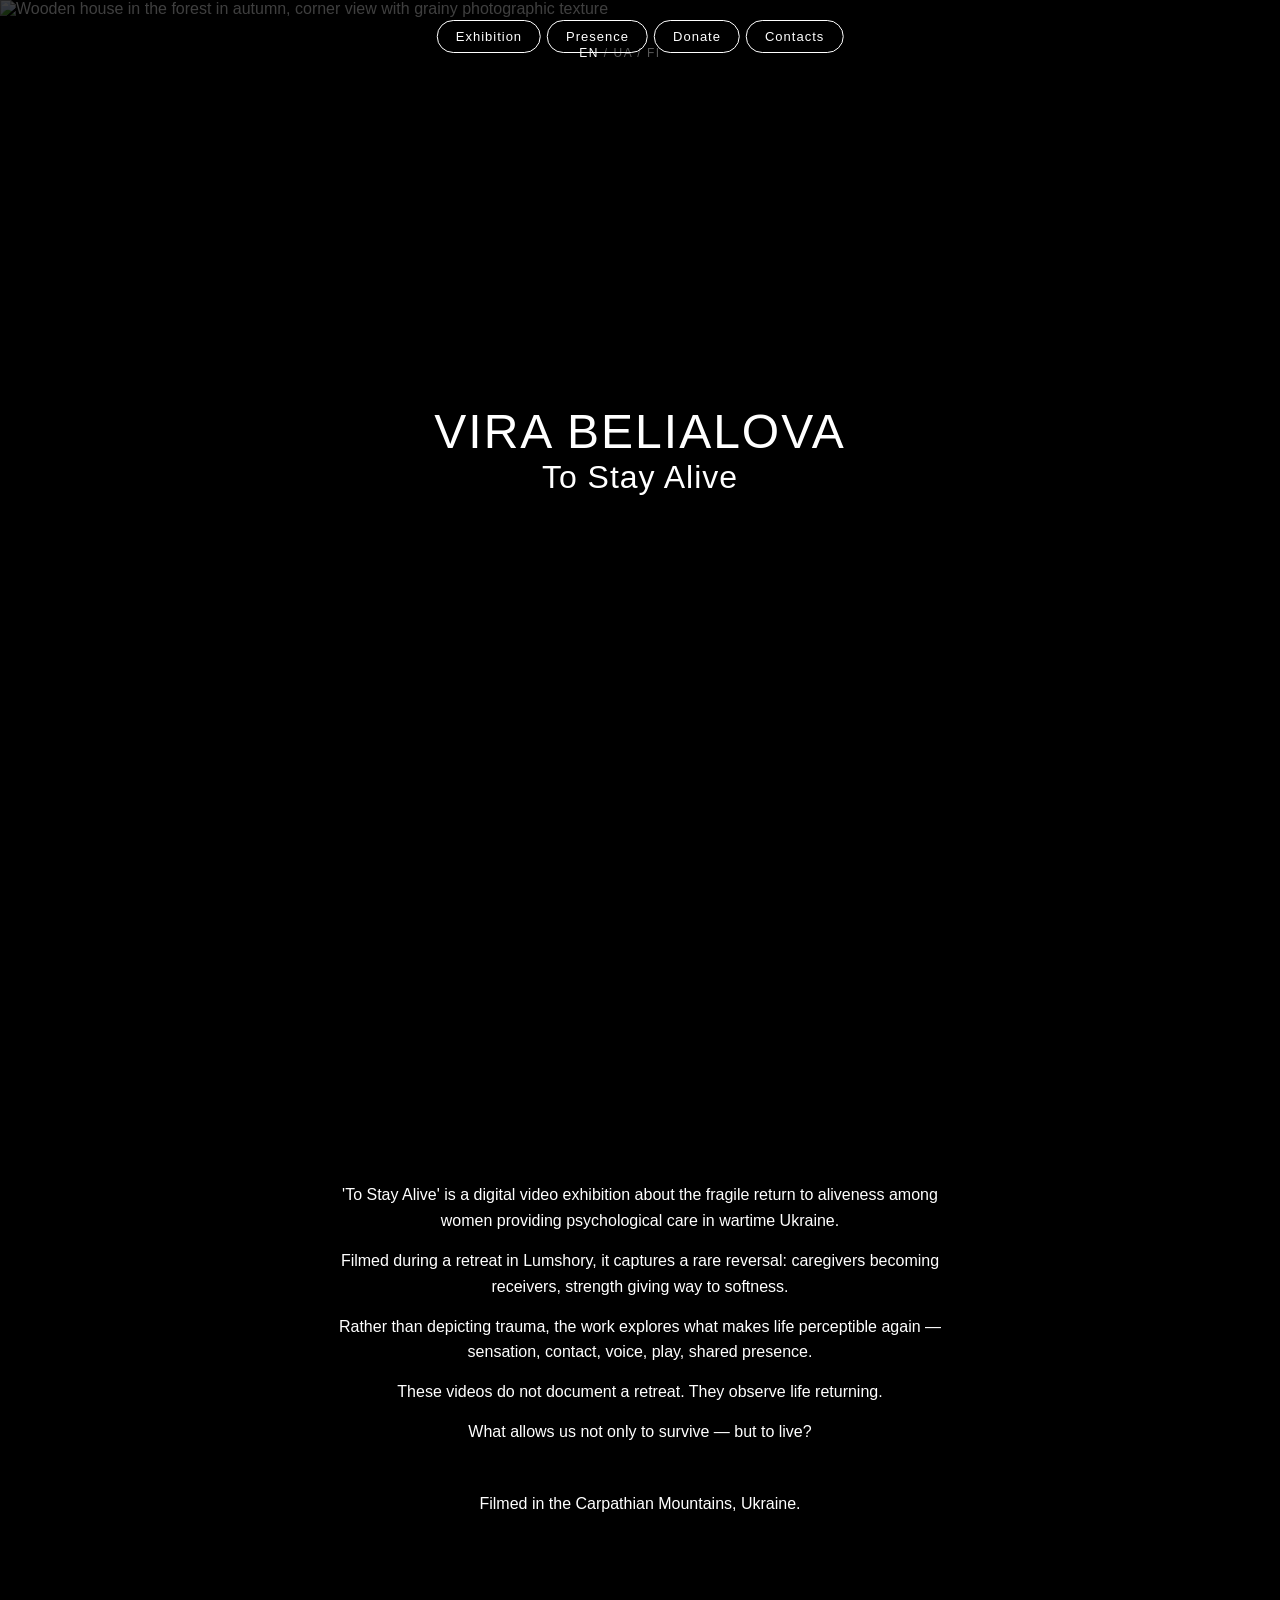
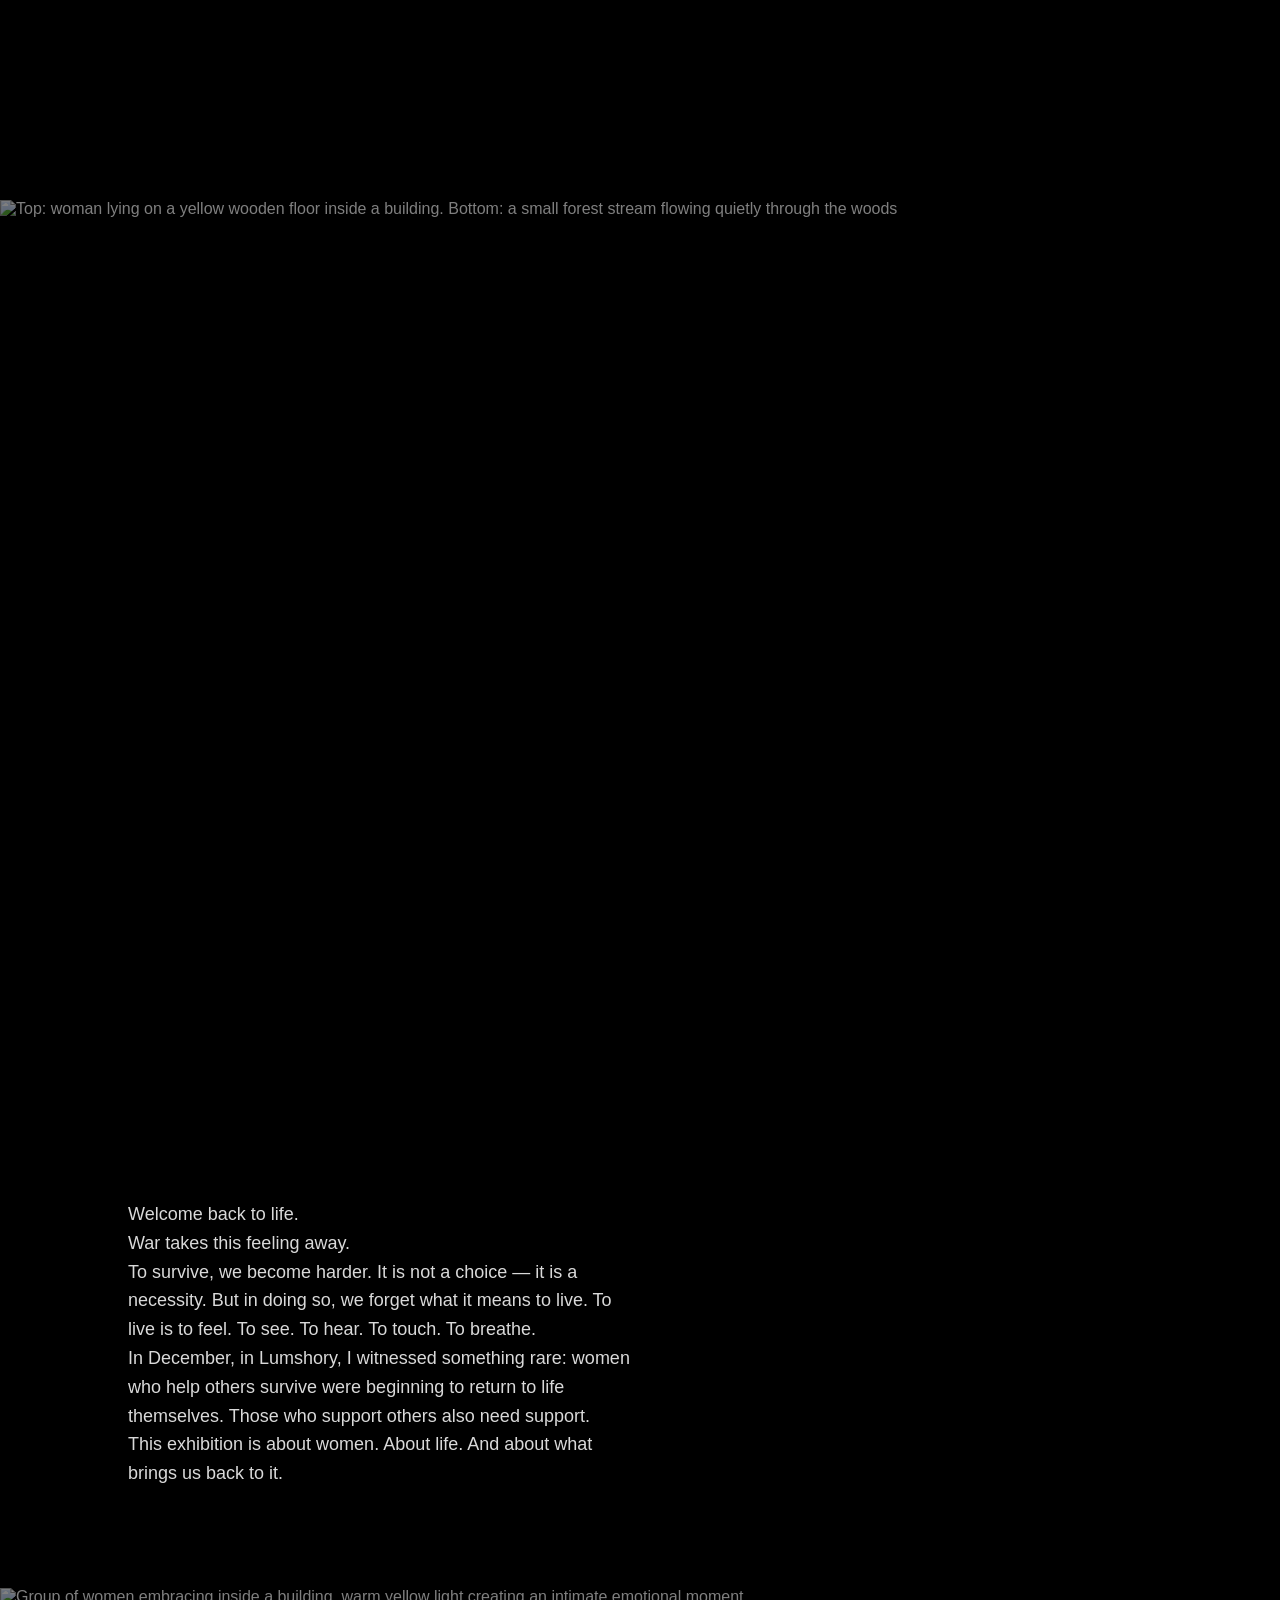
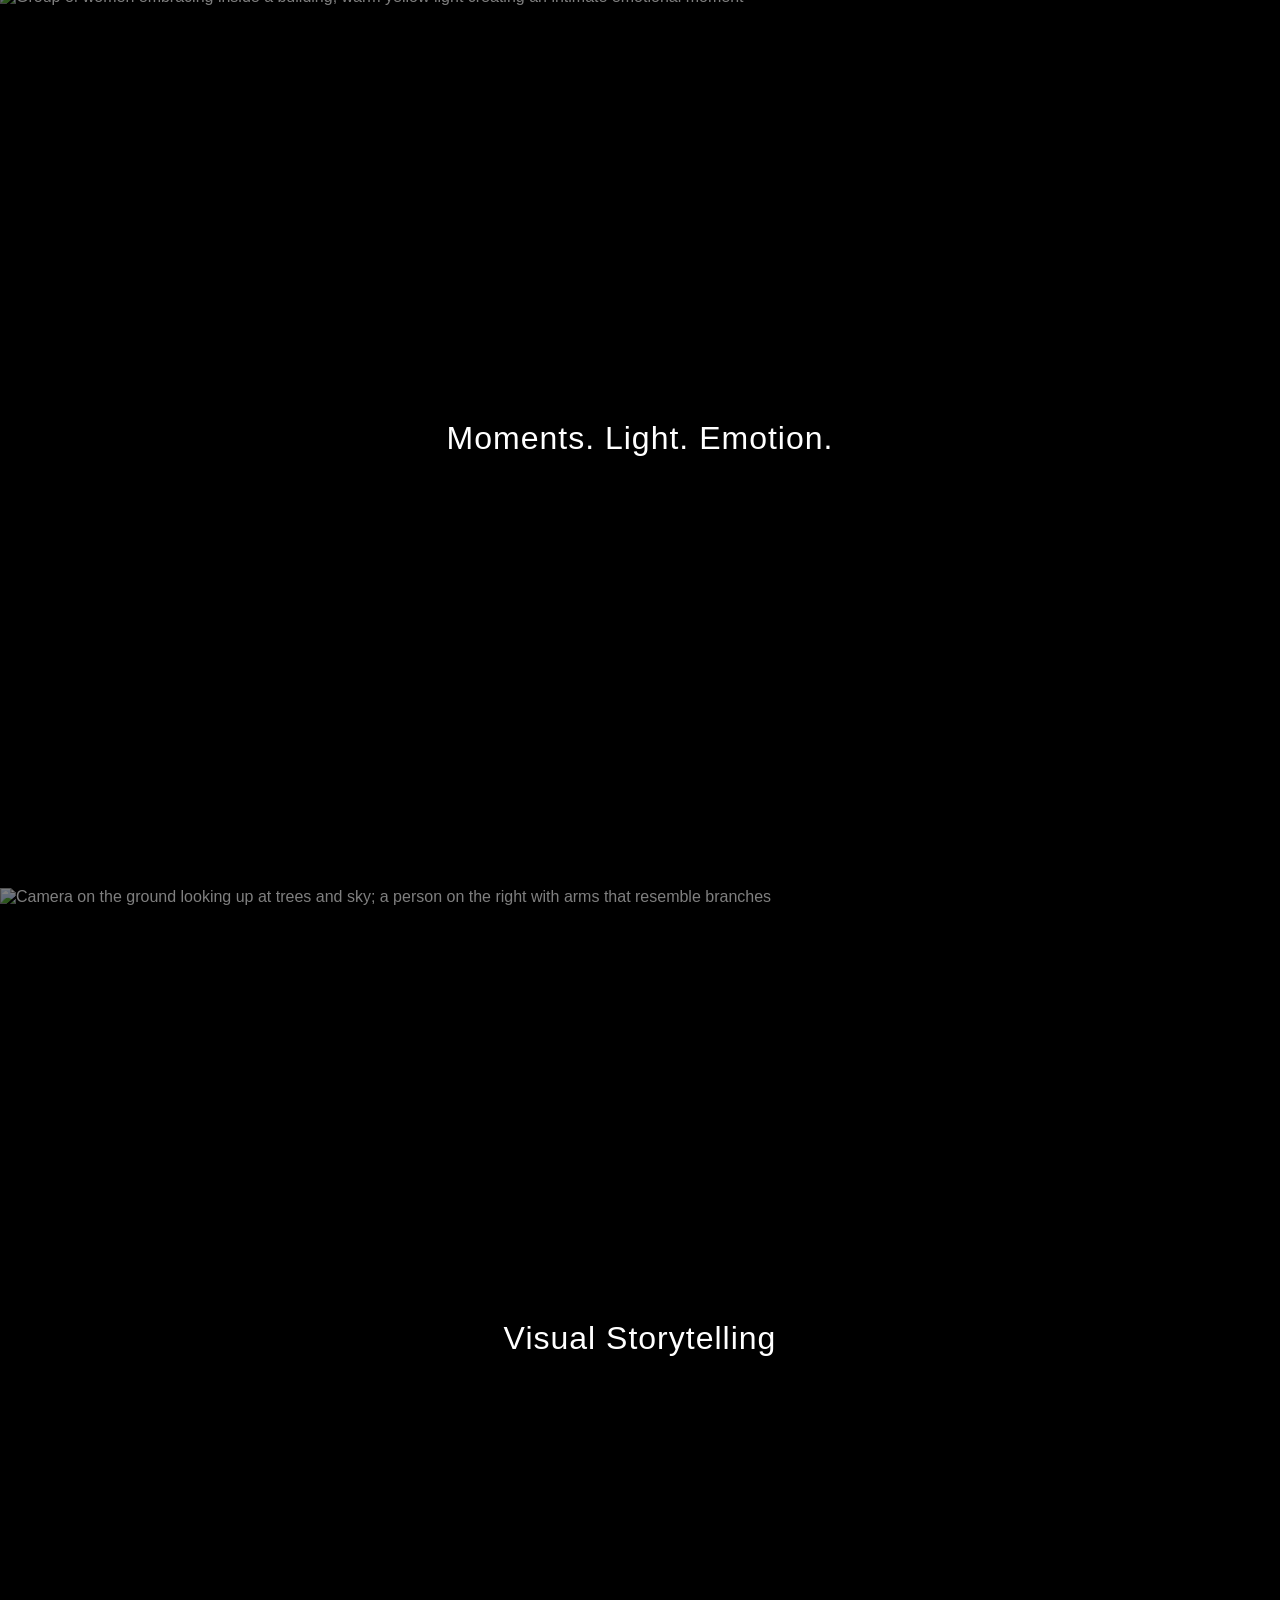
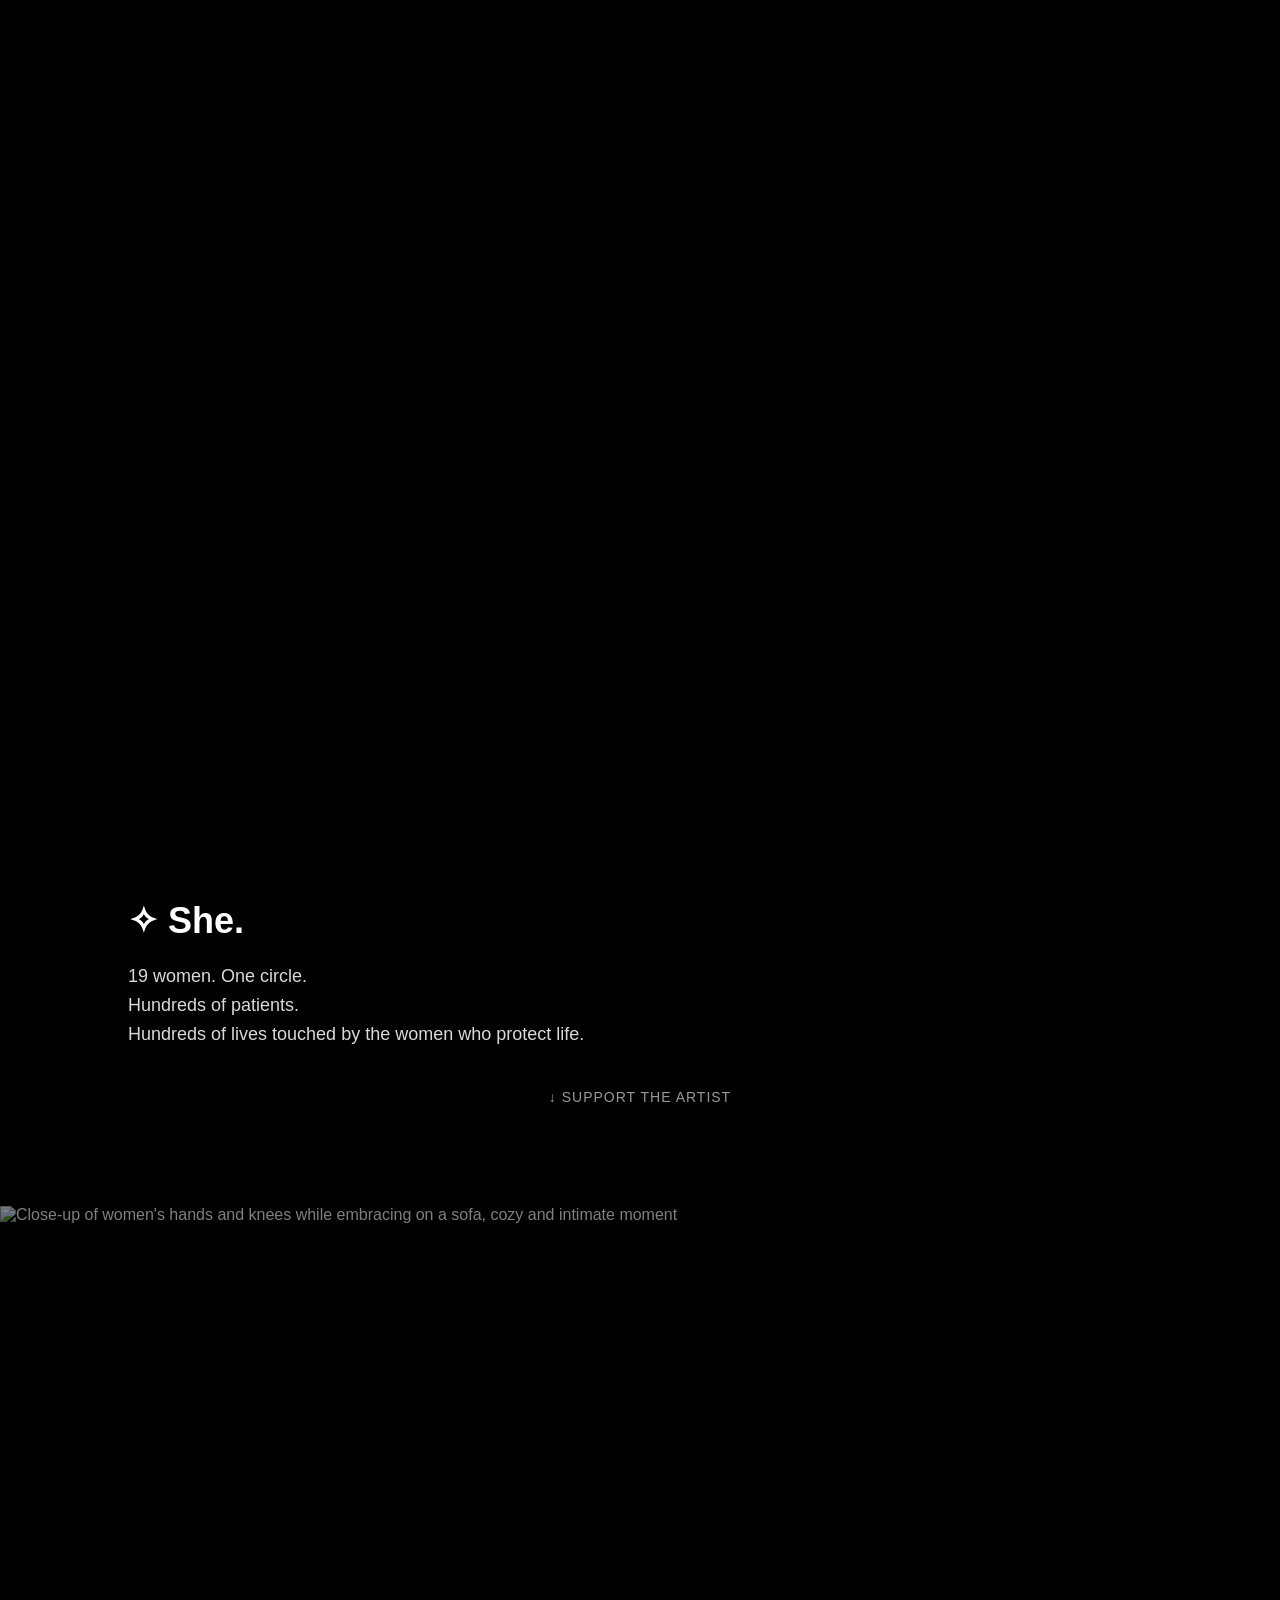
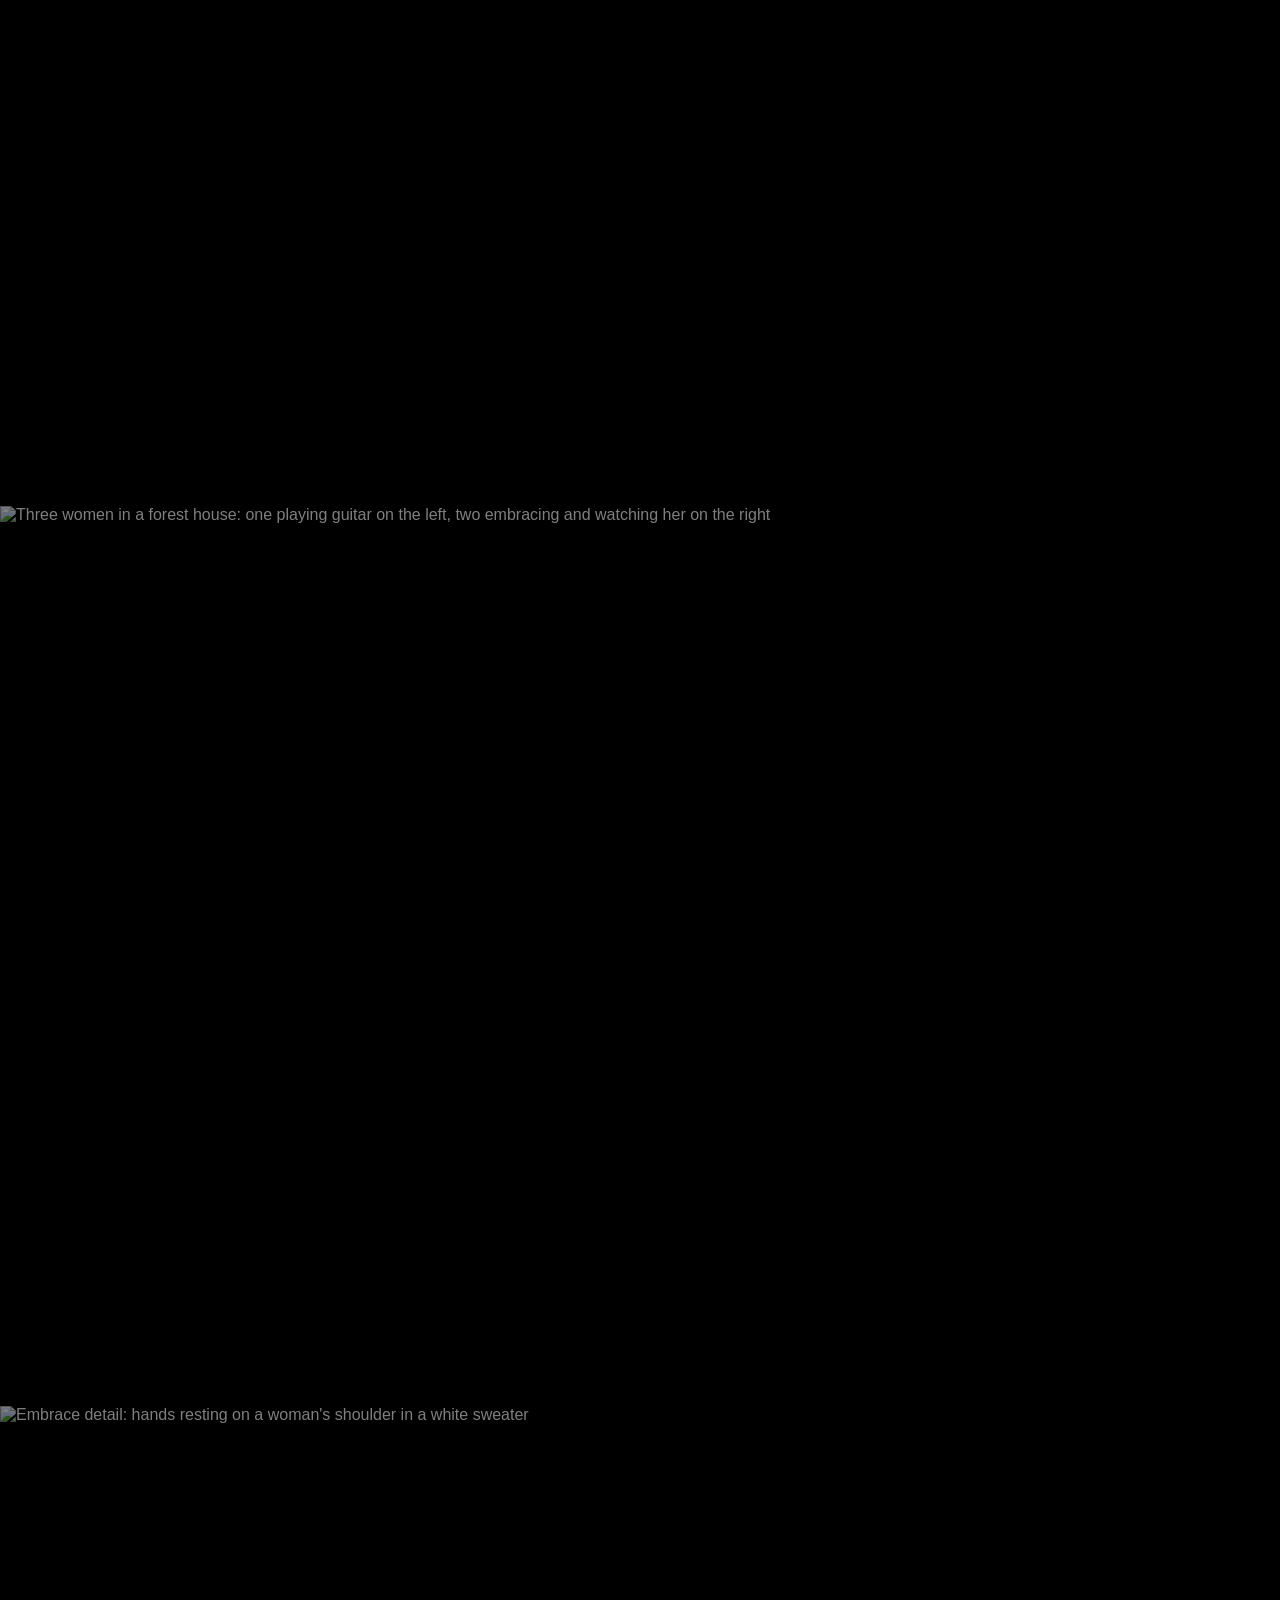
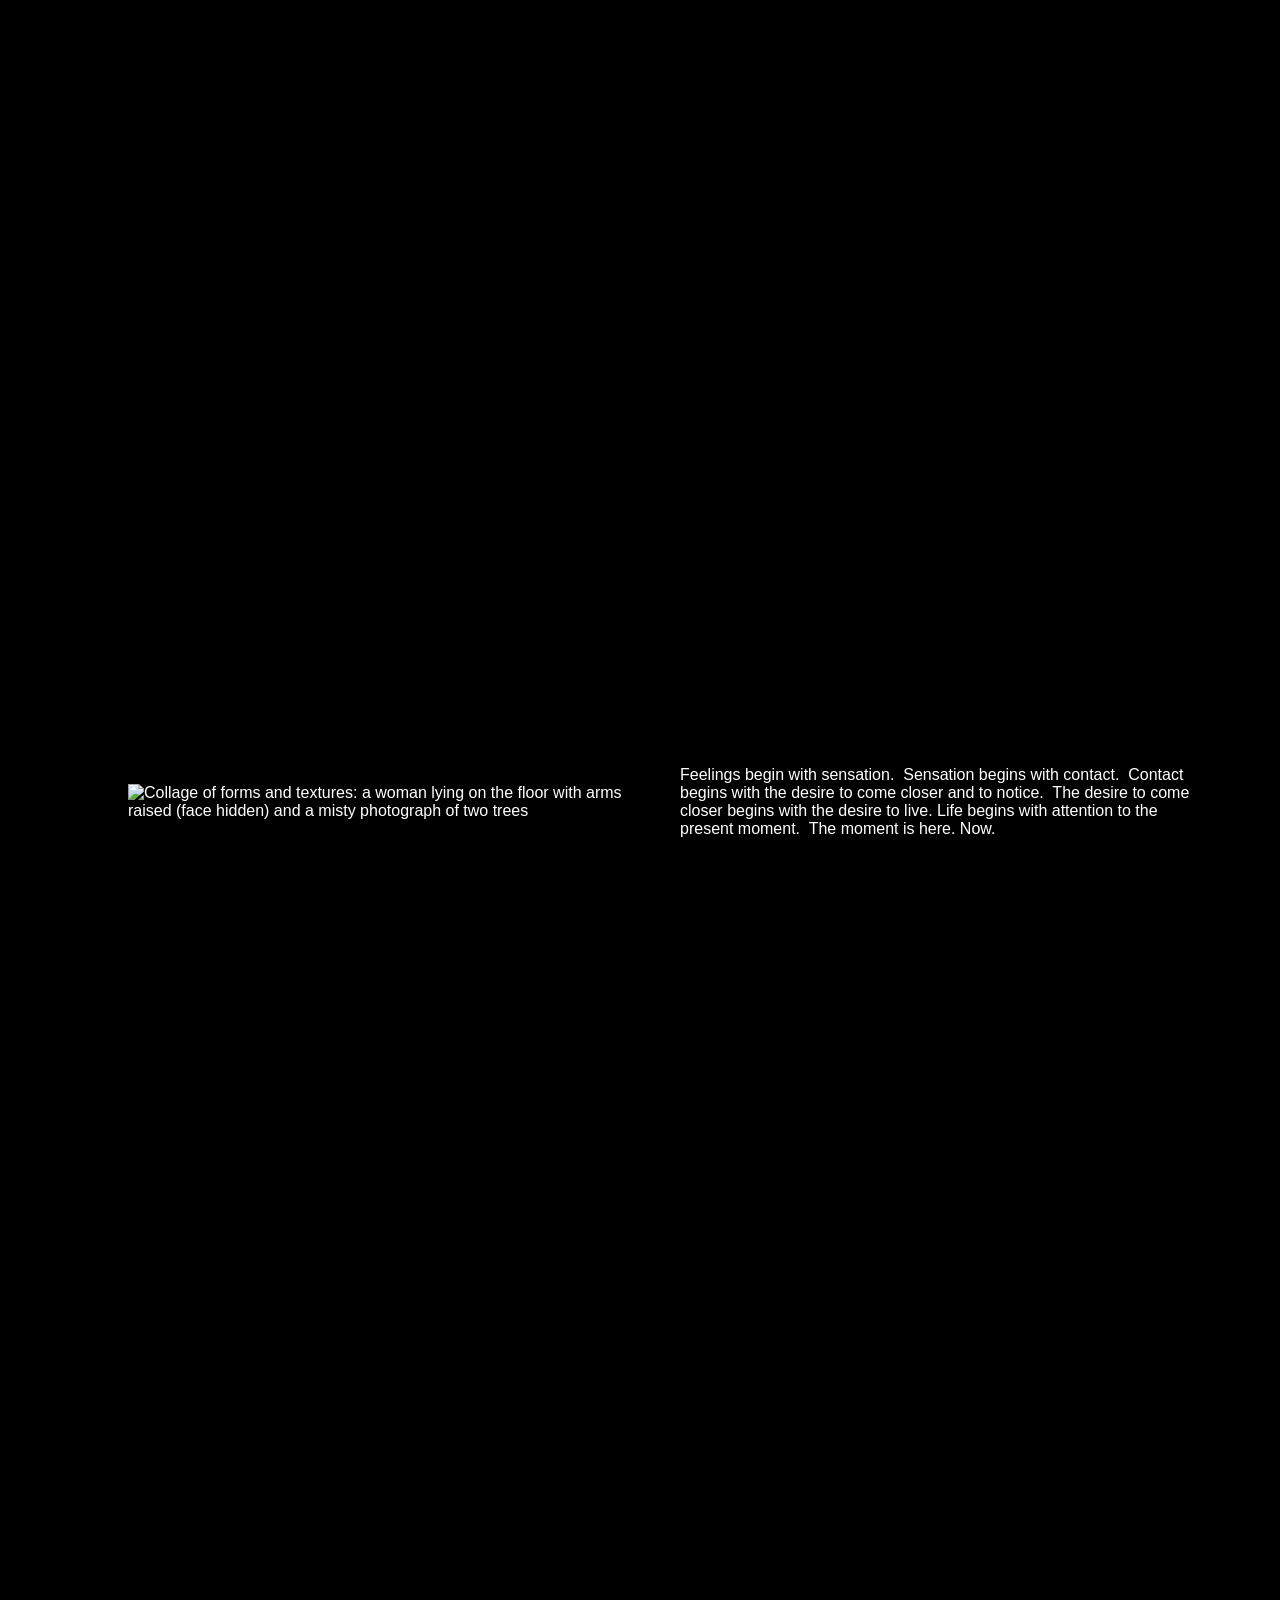
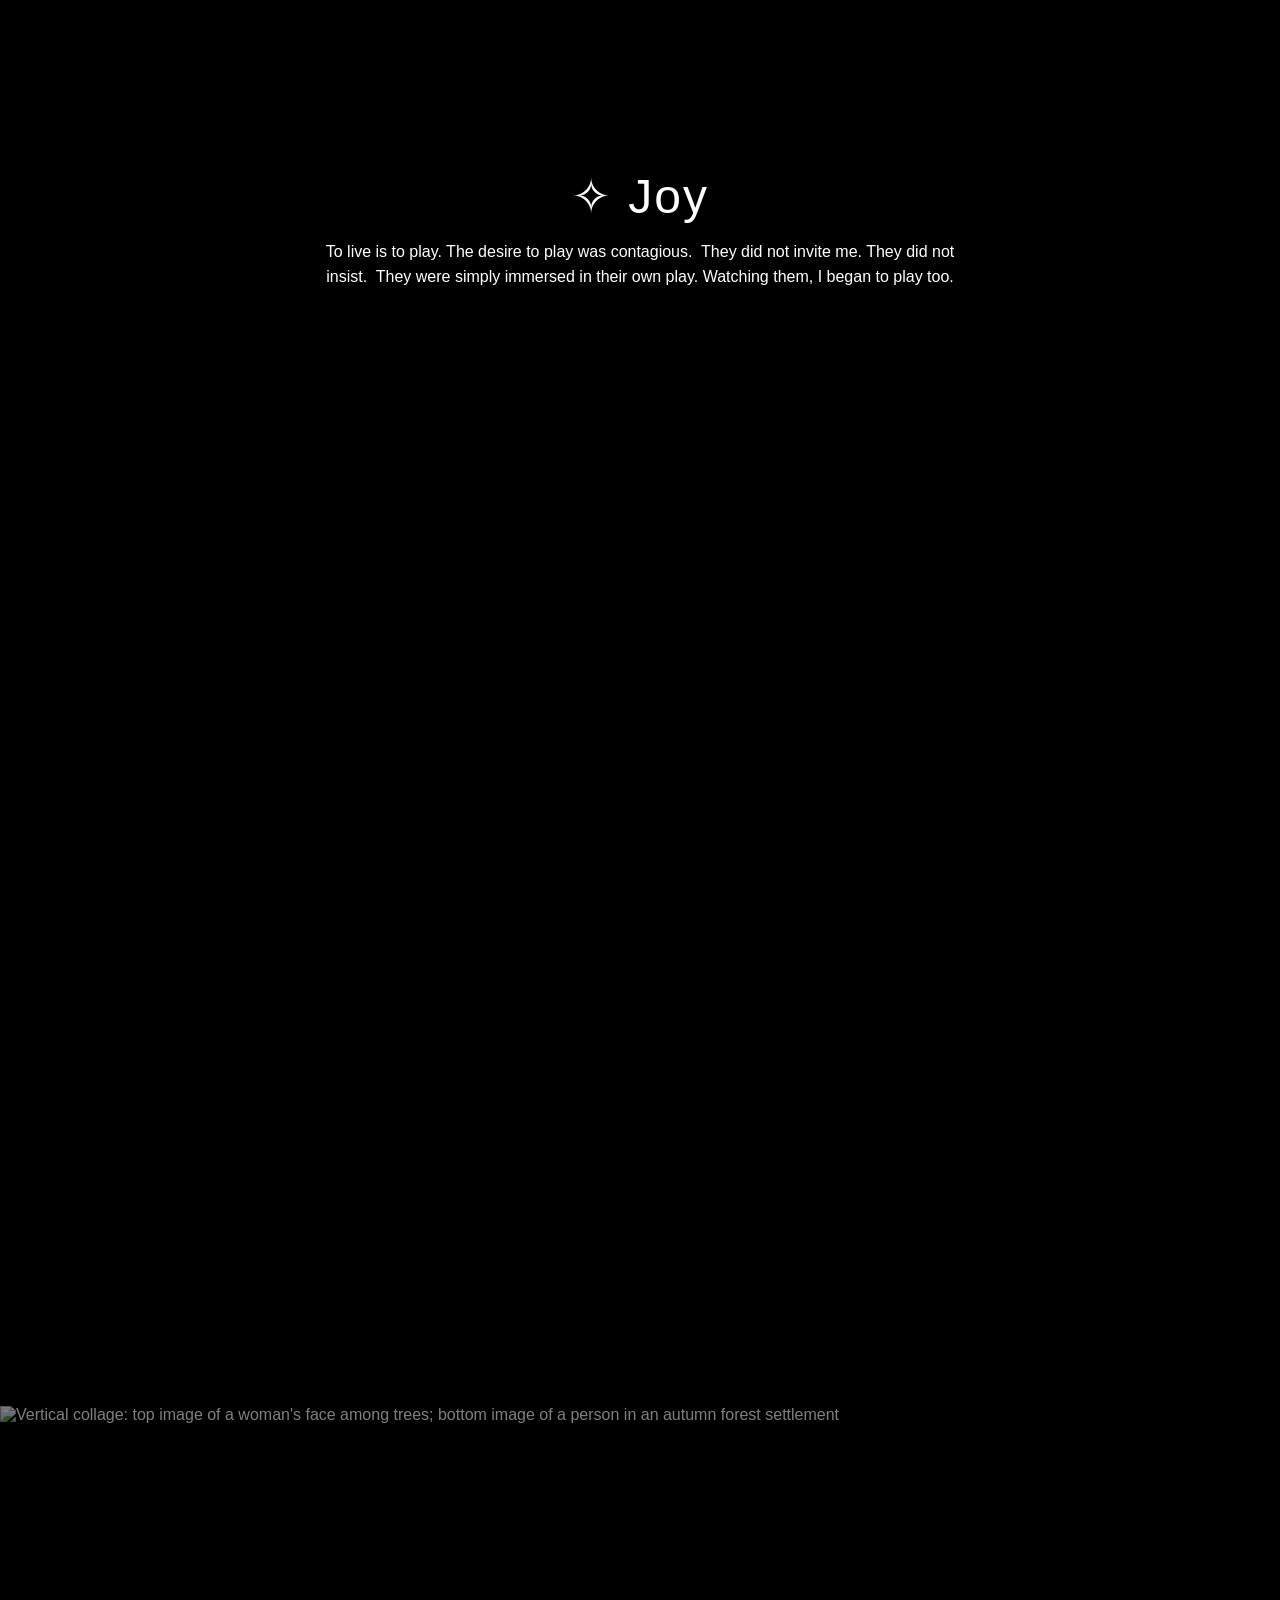
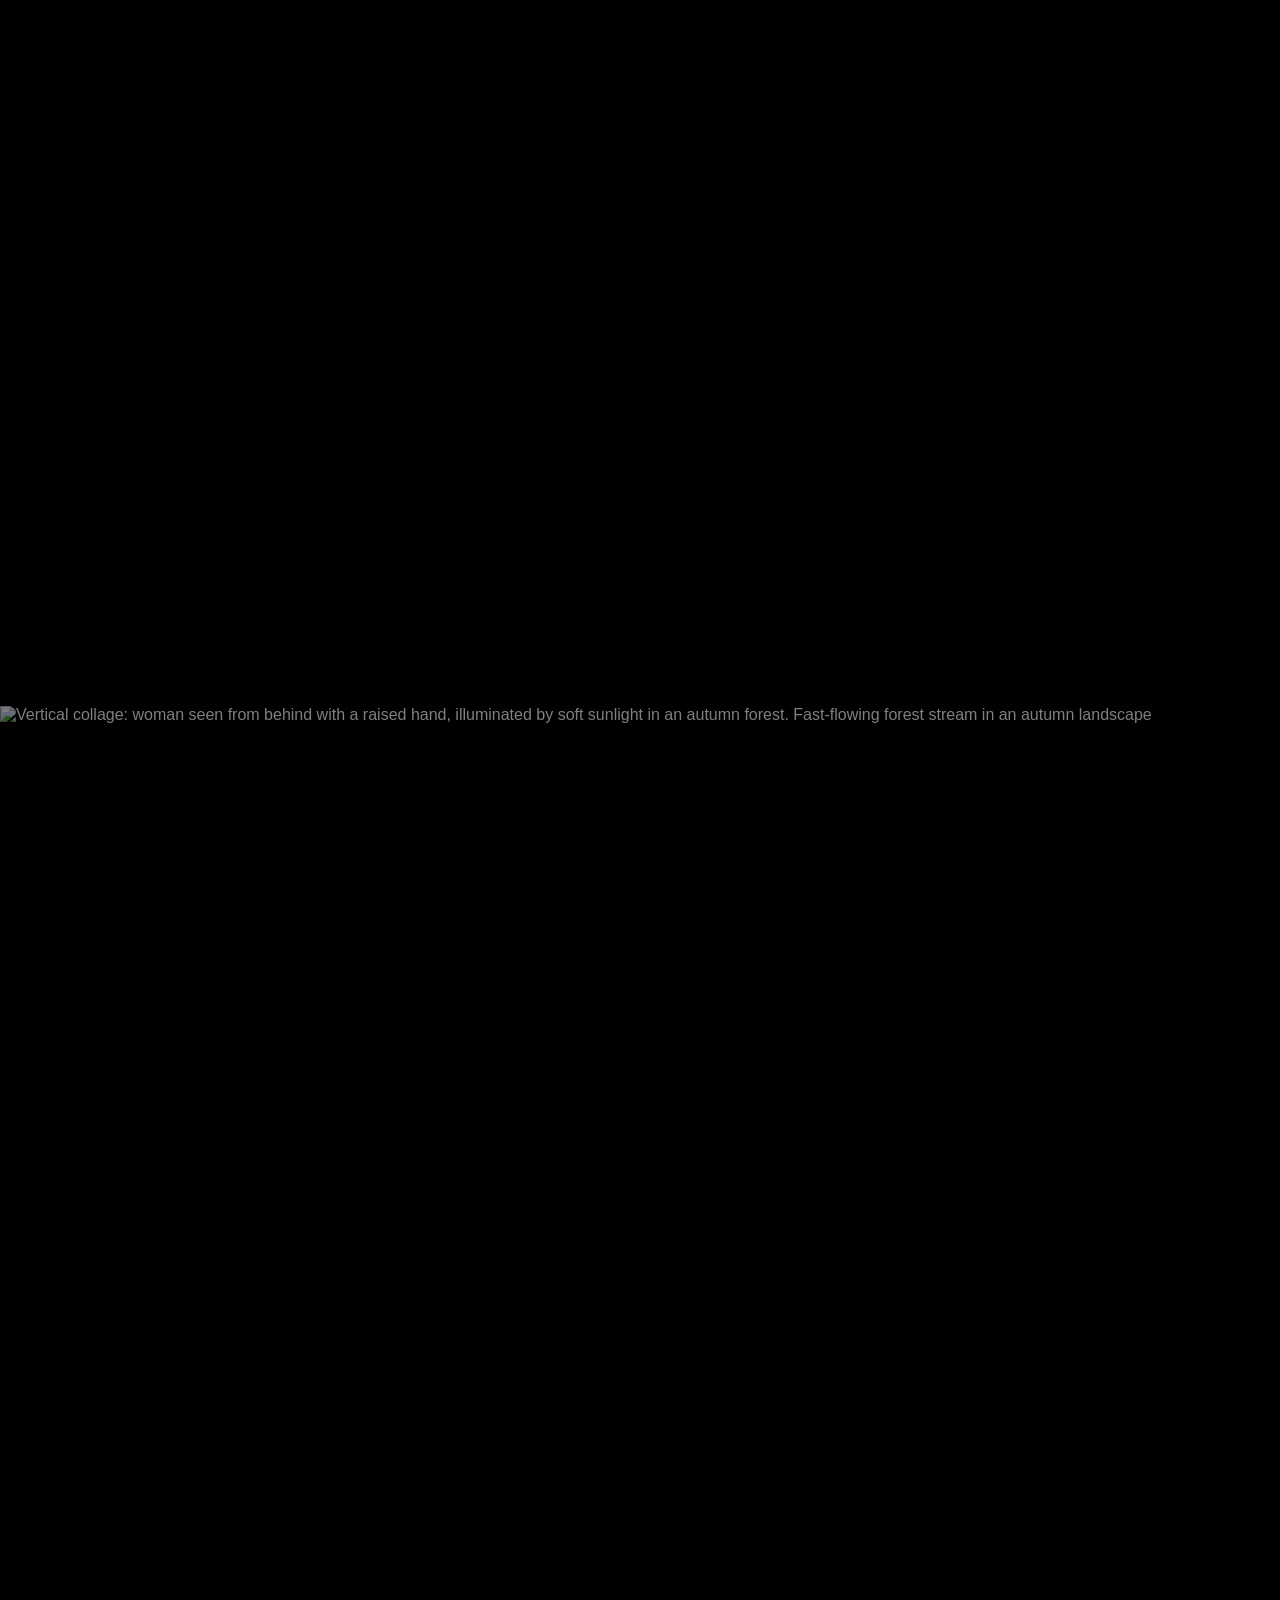
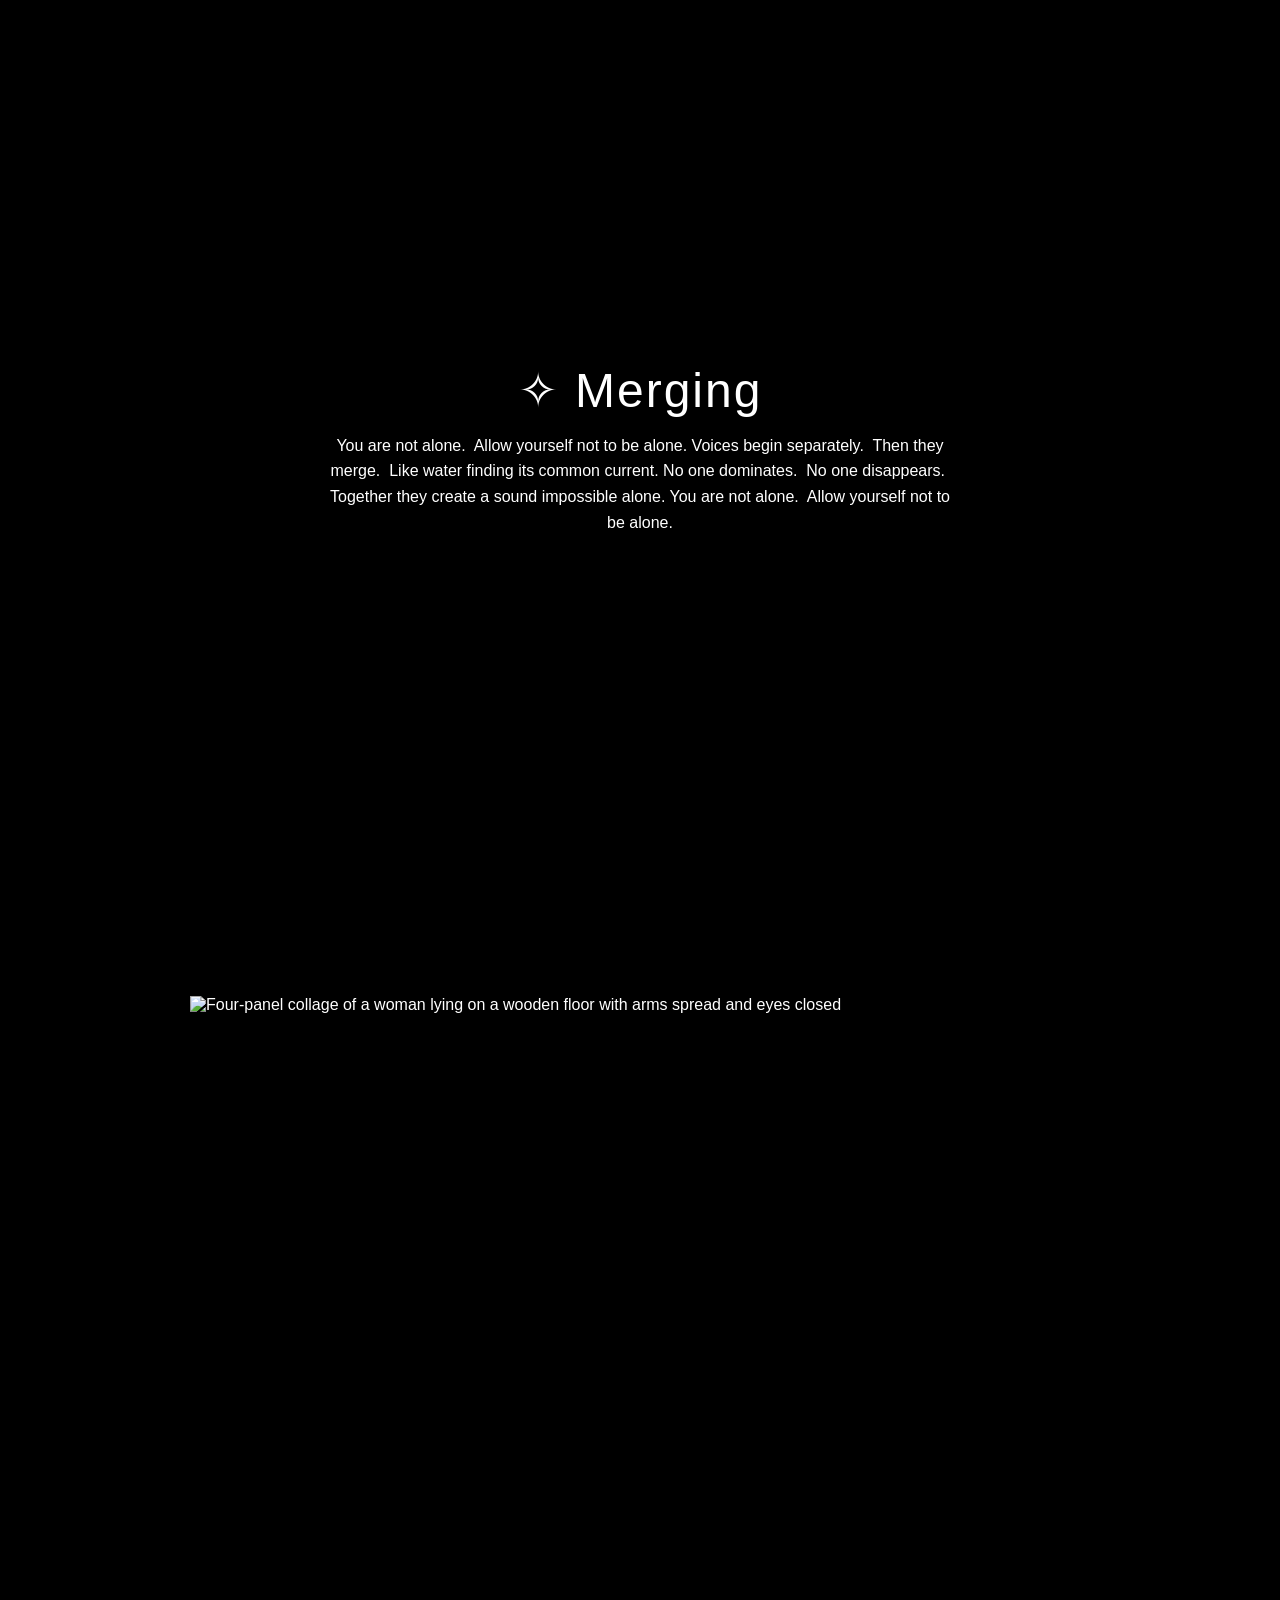
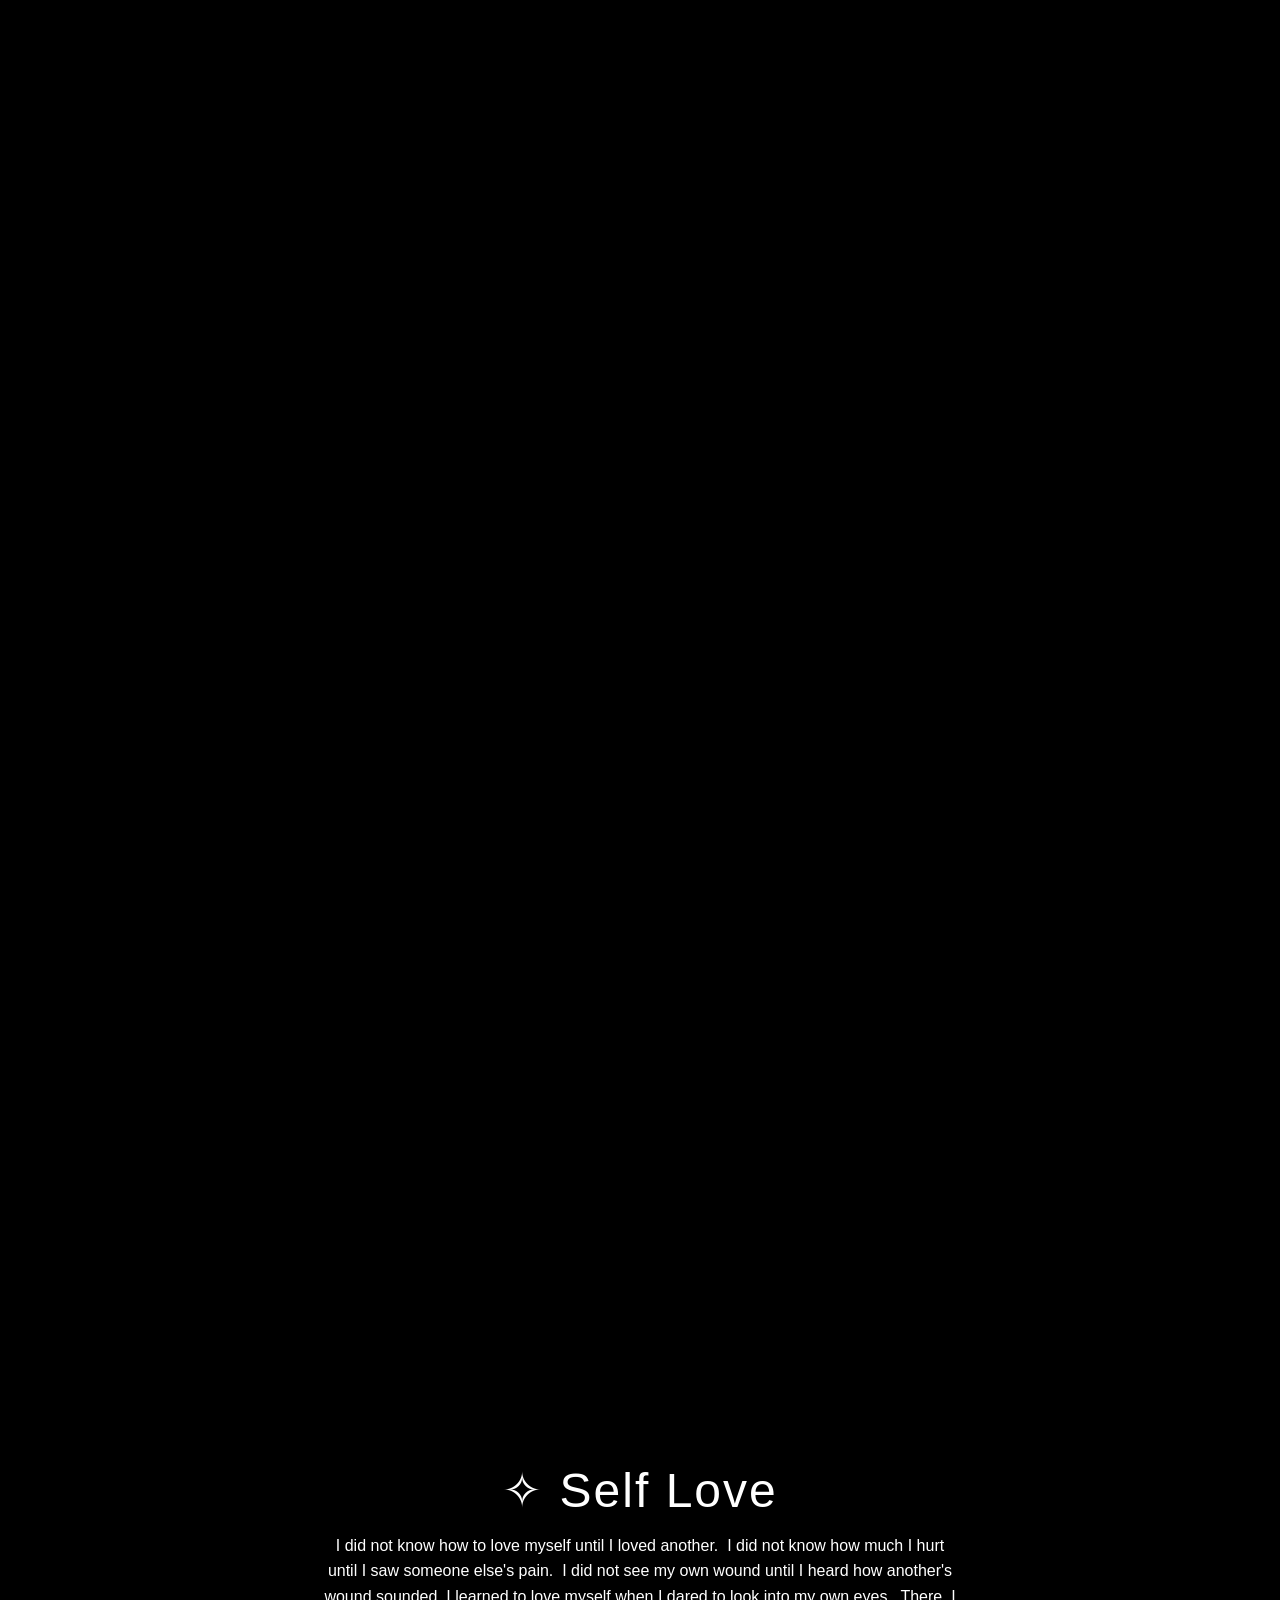
==== commit 31194780: "Rename index vera.html to index.html" ====
--- a/index.html
+++ b/index.html
@@ -11,38 +11,33 @@
 <meta property="og:image" content="https://vira-belialova.github.io/preview.jpg">
 <meta property="og:type" content="website">
 
-
-  
 <link rel="apple-touch-icon" href="/images/apple-touch-icon.png">
 <link rel="icon" type="image/png" sizes="32x32" href="/images/favicon-32x32.png">
 <link rel="icon" type="image/png" sizes="16x16" href="/images/favicon-16x16.png">
 <link rel="icon" href="/images/favicon.ico">
 
-
-  
 <link href="https://cdnjs.cloudflare.com/ajax/libs/font-awesome/6.5.0/css/all.min.css" rel="stylesheet">
 <link rel="stylesheet" href="css/style.css">
-
 </head>
-  
-  
+
 <body>
-  
+
 <nav class="main-nav">
   <button class="burger" id="burgerBtn">☰</button>
   <div class="nav-links" id="navLinks">
-    <a href="#exhibition">Exhibition</a>
-    <a href="presence.html">Presence</a>
-    <a href="#donate">Donate</a>
-    <a href="#contacts">Contacts</a>
-  </div>
+    <a href="#exhibition" data-i18n="nav_exhibition">Exhibition</a>
+    <a href="presence.html" data-i18n="nav_presence">Presence</a>
+    <a href="#donate" data-i18n="nav_donate">Donate</a>
+    <a href="#contacts" data-i18n="nav_contacts">Contacts</a>
+  </div>
+
   <div class="lang-switch">
-  <span data-lang-btn="en" class="active">EN</span>
-  <span>/</span>
-  <span data-lang-btn="ua">UA</span>
-  <span>/</span>
-  <span data-lang-btn="fi">FI</span>
-</div>
+    <span data-lang-btn="en" class="active">EN</span>
+    <span>/</span>
+    <span data-lang-btn="ua">UA</span>
+    <span>/</span>
+    <span data-lang-btn="fi">FI</span>
+  </div>
 </nav>
 
 <!-- INTRO -->
@@ -50,32 +45,27 @@
   <picture>
     <source srcset="images/photo1.avif" type="image/avif">
     <source srcset="images/photo1.webp" type="image/webp">
-    <img
-      src="images/photo1.JPG"
-      alt="Wooden house in the forest in autumn, corner view with grainy photographic texture"
-      loading="lazy">
+    <img src="images/photo1.JPG" alt="Wooden house in the forest in autumn, corner view with grainy photographic texture" loading="lazy">
   </picture>
 
   <meta name="description" content="To Stay Alive is a digital video exhibition exploring the psychological recovery of women supporting others through war trauma in Ukraine.">
 
   <div class="overlay"></div>
-
   <div class="text-center">
     <h1>VIRA BELIALOVA</h1>
     <h2>To Stay Alive</h2>
   </div>
 </section>
 
-
 <section class="section">
   <div class="overlay"></div>
   <div class="text-center">
-    <p>'To Stay Alive' is a digital video exhibition about the fragile return to aliveness among women providing psychological care in wartime Ukraine.</p>
-    <p>Filmed during a retreat in Lumshory, it captures a rare reversal: caregivers becoming receivers, strength giving way to softness.</p>
-    <p>Rather than depicting trauma, the work explores what makes life perceptible again — sensation, contact, voice, play, shared presence.</p>
-    <p>These videos do not document a retreat. They observe life returning.</p>
-    <p>What allows us not only to survive — but to live?</p><br>
-    <p>Filmed in the Carpathian Mountains, Ukraine.</p>
+    <p data-i18n="desc1">'To Stay Alive' is a digital video exhibition about the fragile return to aliveness among women providing psychological care in wartime Ukraine.</p>
+    <p data-i18n="desc2">Filmed during a retreat in Lumshory, it captures a rare reversal: caregivers becoming receivers, strength giving way to softness.</p>
+    <p data-i18n="desc3">Rather than depicting trauma, the work explores what makes life perceptible again — sensation, contact, voice, play, shared presence.</p>
+    <p data-i18n="desc4">These videos do not document a retreat. They observe life returning.</p>
+    <p data-i18n="desc5">What allows us not only to survive — but to live?</p><br>
+    <p data-i18n="desc6">Filmed in the Carpathian Mountains, Ukraine.</p>
   </div>
 </section>
 
@@ -83,108 +73,78 @@
   <picture>
     <source srcset="images/photo2.avif" type="image/avif">
     <source srcset="images/photo2.webp" type="image/webp">
-    <img
-      src="images/photo2.JPG"
-      alt="Top: woman lying on a yellow wooden floor inside a building. Bottom: a small forest stream flowing quietly through the woods"
-      loading="lazy">
-  </picture>
-
+    <img src="images/photo2.JPG" alt="Top: woman lying on a yellow wooden floor inside a building. Bottom: a small forest stream flowing quietly through the woods" loading="lazy">
+  </picture>
   <div class="overlay"></div>
   <div class="text-center"></div>
 </section>
 
-
+<!-- VIDEO + TEXT -->
 <section class="video-text-section reverse fade-in">
   <div class="video-text-container">
-
-     <div class="video-wrapper">
-      <iframe 
+    <div class="video-wrapper">
+      <iframe
         src="https://www.youtube.com/embed/ZzL8yOpNgnc"
         frameborder="0"
         allow="accelerometer; autoplay; clipboard-write; encrypted-media; gyroscope; picture-in-picture; web-share"
         title="Video"
         allowfullscreen>
       </iframe>
-</div>
-
+    </div>
     <div class="text-side">
-      <p>Welcome back to life.</p>
-      <p>War takes this feeling away.</p>
-      <p>To survive, we become harder. It is not a choice — it is a necessity. But in doing so, we forget what it means to live. To live is to feel. To see. To hear. To touch. To breathe.</p>
-      <p>In December, in Lumshory, I witnessed something rare: women who help others survive were beginning to return to life themselves. Those who support others also need support.</p>
-      <p>This exhibition is about women. About life. And about what brings us back to it.</p>
+      <p data-i18n="welcome1">Welcome back to life.</p>
+      <p data-i18n="welcome2">War takes this feeling away.</p>
+      <p data-i18n="welcome3">To survive, we become harder. It is not a choice — it is a necessity. But in doing so, we forget what it means to live. To live is to feel. To see. To hear. To touch. To breathe.</p>
+      <p data-i18n="welcome4">In December, in Lumshory, I witnessed something rare: women who help others survive were beginning to return to life themselves. Those who support others also need support.</p>
+      <p data-i18n="welcome5">This exhibition is about women. About life. And about what brings us back to it.</p>
     </div>
-
-  </div>
-</section>
-
+  </div>
+</section>
 
 <section class="section photo2-section">
   <picture>
     <source srcset="images/photo3.avif" type="image/avif">
     <source srcset="images/photo3.webp" type="image/webp">
-    <img
-      src="images/photo3.JPG"
-      alt="Group of women embracing inside a building, warm yellow light creating an intimate emotional moment"
-      loading="lazy">
-  </picture>
-
-  <div class="overlay"></div>
-
-  <div class="text-center">
-    <h2>Moments. Light. Emotion.</h2>
-  </div>
-</section>
-
+    <img src="images/photo3.JPG" alt="Group of women embracing inside a building, warm yellow light creating an intimate emotional moment" loading="lazy">
+  </picture>
+  <div class="overlay"></div>
+  <div class="text-center">
+    <h2 data-i18n="moments">Moments. Light. Emotion.</h2>
+  </div>
+</section>
 
 <section class="section photo2-section">
   <picture>
     <source srcset="images/photo4.avif" type="image/avif">
     <source srcset="images/photo4.webp" type="image/webp">
-    <img
-      src="images/photo4.JPG"
-      alt="Camera on the ground looking up at trees and sky; a person on the right with arms that resemble branches"
-      loading="lazy">
-  </picture>
-
-  <div class="overlay"></div>
-
-  <div class="text-center">
-    <h2>Visual Storytelling</h2>
-  </div>
-</section>
-
-
-<!-- VIDEO + TEXT HORIZONTAL TO VERTICAL -->
+    <img src="images/photo4.JPG" alt="Camera on the ground looking up at trees and sky; a person on the right with arms that resemble branches" loading="lazy">
+  </picture>
+  <div class="overlay"></div>
+  <div class="text-center">
+    <h2 data-i18n="visual">Visual Storytelling</h2>
+  </div>
+</section>
+
+<!-- VIDEO + TEXT SHE -->
 <section class="video-text-section fade-in">
- <div class="video-wrapper">
-  <iframe 
-    src="https://www.youtube.com/embed/PPPGIDFSlWo?si=TrQxd7eTF3rBrQq8"
-    frameborder="0"
-    allow="accelerometer; autoplay; clipboard-write; encrypted-media; gyroscope; picture-in-picture; web-share"
-    title="Video"
-    allowfullscreen>
-  </iframe>
-</div>
-    </div>
-  <br>
-  <br>
-   
-    <div class="text-side">
-      <h2>✧ She.</h2>
-      <p>
-        19 women. One circle.<br>
-        Hundreds of patients.<br>
-        Hundreds of lives touched by the women who protect life.
-      </p>
-    </div>
-  
-    <div class="she-support">
-      <a href="#donate" class="she-support-btn">
-          ↓ Support the Artist
-      </a>
-    </div>
-
+  <div class="video-wrapper">
+    <iframe
+      src="https://www.youtube.com/embed/PPPGIDFSlWo?si=TrQxd7eTF3rBrQq8"
+      frameborder="0"
+      allow="accelerometer; autoplay; clipboard-write; encrypted-media; gyroscope; picture-in-picture; web-share"
+      title="Video"
+      allowfullscreen>
+    </iframe>
+  </div>
+  <br><br>
+
+  <div class="text-side">
+    <h2 data-i18n="she_title">✧ She.</h2>
+    <p data-i18n="she_text">19 women. One circle.<br>Hundreds of patients.<br>Hundreds of lives touched by the women who protect life.</p>
+  </div>
+
+  <div class="she-support">
+    <a href="#donate" class="she-support-btn" data-i18n="support_artist">↓ Support the Artist</a>
   </div>
 </section>
 
@@ -192,104 +152,67 @@
   <picture>
     <source srcset="images/photo6.avif" type="image/avif">
     <source srcset="images/photo6.webp" type="image/webp">
-    <img
-      src="images/photo6.png"
-      alt="Close-up of women’s hands and knees while embracing on a sofa, cozy and intimate moment"
-      loading="lazy">
-  </picture>
-
-  <div class="overlay"></div>
-
-  <div class="text-center">
-  </div>
-</section>
-
+    <img src="images/photo6.png" alt="Close-up of women's hands and knees while embracing on a sofa, cozy and intimate moment" loading="lazy">
+  </picture>
+  <div class="overlay"></div>
+  <div class="text-center"></div>
+</section>
 
 <section class="section photo2-section">
   <picture>
     <source srcset="images/photo5.avif" type="image/avif">
     <source srcset="images/photo5.webp" type="image/webp">
-    <img
-      src="images/photo5.JPG"
-      alt="Three women in a forest house: one playing guitar on the left, two embracing and watching her on the right"
-      loading="lazy">
-  </picture>
-
-  <div class="overlay"></div>
-
-  <div class="text-center">
-  </div>
-</section>
-
+    <img src="images/photo5.JPG" alt="Three women in a forest house: one playing guitar on the left, two embracing and watching her on the right" loading="lazy">
+  </picture>
+  <div class="overlay"></div>
+  <div class="text-center"></div>
+</section>
 
 <section class="section photo2-section">
   <picture>
     <source srcset="images/photo7.avif" type="image/avif">
     <source srcset="images/photo7.webp" type="image/webp">
-    <img
-      src="images/photo7.JPG"
-      alt="Embrace detail: hands resting on a woman’s shoulder in a white sweater"
-      loading="lazy">
-  </picture>
-
-  <div class="overlay"></div>
-
-  <div class="text-center">
-  </div>
-</section>
-
+    <img src="images/photo7.JPG" alt="Embrace detail: hands resting on a woman's shoulder in a white sweater" loading="lazy">
+  </picture>
+  <div class="overlay"></div>
+  <div class="text-center"></div>
+</section>
 
 <!-- FORMS & TEXTURES -->
 <section class="photo3-section">
   <div class="photo3-side">
     <div class="overlay"></div>
-
     <picture>
       <source srcset="images/photo8.avif" type="image/avif">
       <source srcset="images/photo8.webp" type="image/webp">
-      <img
-        src="images/photo8.JPG"
-        alt="Collage of forms and textures: a woman lying on the floor with arms raised (face hidden) and a misty photograph of two trees"
-        loading="lazy">
+      <img src="images/photo8.JPG" alt="Collage of forms and textures: a woman lying on the floor with arms raised (face hidden) and a misty photograph of two trees" loading="lazy">
     </picture>
   </div>
-
   <div class="text3-side">
-    <p>
-      Feelings begin with sensation. - Sensation begins with contact. - 
-      Contact begins with the desire to come closer and to notice. - 
-      The desire to come closer begins with the desire to live.
-      Life begins with attention to the present moment. - The moment is here. Now.
-    </p>
-  </div>
-</section>
-
-
-<!-- TWO-VIDEO -->  
+    <p data-i18n="sensation">Feelings begin with sensation.  Sensation begins with contact.  Contact begins with the desire to come closer and to notice.  The desire to come closer begins with the desire to live. Life begins with attention to the present moment.  The moment is here. Now.</p>
+  </div>
+</section>
+
+<!-- TWO-VIDEO -->
 <section class="video-two-section fade-in">
   <div class="video-two-container">
     <div class="video-side">
       <div class="video-wrapper">
-        <iframe 
+        <iframe
           src="https://www.youtube.com/embed/qowpmqM3zaw?si=bbCmGIpxBoqoD9-h"
-          frameborder="0" 
-          allow="accelerometer; autoplay; clipboard-write; encrypted-media; gyroscope; picture-in-picture; web-share" 
+          frameborder="0"
+          allow="accelerometer; autoplay; clipboard-write; encrypted-media; gyroscope; picture-in-picture; web-share"
           title="Video 1"
           allowfullscreen>
         </iframe>
       </div>
     </div>
-
     <div class="video-side">
       <div class="video-wrapper">
-        <iframe 
+        <iframe
           src="https://www.youtube.com/embed/mvzyoXu4j4U?si=EK5Nl8gSKUuD56Bk"
-          frameborder="0" 
-          allow="accelerometer; autoplay; clipboard-write; encrypted-media; gyroscope; picture-in-picture; web-share" 
+          frameborder="0"
+          allow="accelerometer; autoplay; clipboard-write; encrypted-media; gyroscope; picture-in-picture; web-share"
           title="Video 2"
           allowfullscreen>
         </iframe>
@@ -297,28 +220,19 @@
     </div>
   </div>
 </section>
-  
-  <section class="section fade-in">
-  <div class="overlay"></div>
-  <div class="text-center">
-    <h1>✧ Joy</h1>
-    <p>To live is to play.
-      The desire to play was contagious. - They did not invite me. They did not insist. - They were simply immersed in their own play.
-      Watching them, I began to play too.</p>
-  </div>
-</section>
-
-  
-  <!-- FULL SCREEN VIDEO -->
+
+<section class="section fade-in">
+  <div class="overlay"></div>
+  <div class="text-center">
+    <h1 data-i18n="joy_title">✧ Joy</h1>
+    <p data-i18n="joy_text">To live is to play. The desire to play was contagious.  They did not invite me. They did not insist.  They were simply immersed in their own play. Watching them, I began to play too.</p>
+  </div>
+</section>
+
+<!-- FULL SCREEN VIDEO -->
 <section class="video-full-section fade-in">
   <div class="video-wrapper">
-    <iframe 
-      src="https://www.youtube.com/embed/0pg-DAl9K8Q?si=EpVAgzyn_KKNoSh7"
-      frameborder="0" 
-      allowfullscreen>
-    </iframe>
+    <iframe src="https://www.youtube.com/embed/0pg-DAl9K8Q?si=EpVAgzyn_KKNoSh7" frameborder="0" allowfullscreen></iframe>
   </div>
 </section>
 
@@ -327,47 +241,27 @@
   <picture>
     <source srcset="images/photo9.avif" type="image/avif">
     <source srcset="images/photo9.webp" type="image/webp">
-    <img
-      src="images/photo9.JPG"
-      alt="Vertical collage: top image of a woman’s face among trees; bottom image of a person in an autumn forest settlement"
-      loading="lazy">
-  </picture>
-
-  <div class="overlay"></div>
-</section>
-
+    <img src="images/photo9.JPG" alt="Vertical collage: top image of a woman's face among trees; bottom image of a person in an autumn forest settlement" loading="lazy">
+  </picture>
+  <div class="overlay"></div>
+</section>
 
 <!-- PHOTO 10 -->
 <section class="section photo2-section">
   <picture>
     <source srcset="images/photo10.avif" type="image/avif">
     <source srcset="images/photo10.webp" type="image/webp">
-    <img
-      src="images/photo10.JPG"
-      alt="Vertical collage: woman seen from behind with a raised hand, illuminated by soft sunlight in an autumn forest. Fast-flowing forest stream in an autumn landscape"
-      loading="lazy">
-  </picture>
-
-  <div class="overlay"></div>
-</section>
-
-
-<!-- TEXT ON BLACK Merging -->
+    <img src="images/photo10.JPG" alt="Vertical collage: woman seen from behind with a raised hand, illuminated by soft sunlight in an autumn forest. Fast-flowing forest stream in an autumn landscape" loading="lazy">
+  </picture>
+  <div class="overlay"></div>
+</section>
+
+<!-- MERGING -->
 <section class="section fade-in">
   <div class="overlay"></div>
   <div class="text-center">
-    <h1>✧ Merging</h1>
-      <p>You are not alone. - Allow yourself not to be alone.
-    Voices begin separately. - Then they merge. - Like water finding its common current.
-    No one dominates. - No one disappears. - Together they create a sound impossible alone.
-    You are not alone. - Allow yourself not to be alone.
-      </p>
+    <h1 data-i18n="merging_title">✧ Merging</h1>
+    <p data-i18n="merging_text">You are not alone.  Allow yourself not to be alone. Voices begin separately.  Then they merge.  Like water finding its common current. No one dominates.  No one disappears.  Together they create a sound impossible alone. You are not alone.  Allow yourself not to be alone.</p>
   </div>
 </section>
 
@@ -377,12 +271,8 @@
     <picture>
       <source srcset="images/photo12.avif" type="image/avif">
       <source srcset="images/photo12.webp" type="image/webp">
-      <img
-        src="images/photo12.JPG"
-        alt="Four-panel collage of a woman lying on a wooden floor with arms spread and eyes closed"
-        loading="lazy">
+      <img src="images/photo12.JPG" alt="Four-panel collage of a woman lying on a wooden floor with arms spread and eyes closed" loading="lazy">
     </picture>
-
     <div class="slice slice1"></div>
     <div class="slice slice2"></div>
     <div class="slice slice3"></div>
@@ -390,225 +280,126 @@
   </div>
 </section>
 
-
-
-
 <!-- FULL SCREEN VIDEO WODICHKA -->
 <section class="video-full-section fade-in">
   <div class="video-wrapper">
-    <iframe 
-      src="https://www.youtube.com/embed/WrlVKl6Yaes?si=QvxQKqQjH7GMeKtN"
-      frameborder="0" 
-      allowfullscreen>
-    </iframe>
-  </div>
-</section>
-
-<!-- ✧ Self Love -->
+    <iframe src="https://www.youtube.com/embed/WrlVKl6Yaes?si=QvxQKqQjH7GMeKtN" frameborder="0" allowfullscreen></iframe>
+  </div>
+</section>
+
+<!-- SELF LOVE -->
 <section class="section fade-in">
   <div class="overlay"></div>
   <div class="text-center">
-    <h1>✧ Self Love</h1>
-      <p>I did not know how to love myself until I loved another. - I did not know how much I hurt until I saw someone else’s pain. - I did not see my own wound until I heard how another’s wound sounded.
-      I learned to love myself when I dared to look into my own eyes. - There, I met the closest person to me.
-      And I loved her.
-      </p>
+    <h1 data-i18n="selflove_title">✧ Self Love</h1>
+    <p data-i18n="selflove_text">I did not know how to love myself until I loved another.  I did not know how much I hurt until I saw someone else's pain.  I did not see my own wound until I heard how another's wound sounded. I learned to love myself when I dared to look into my own eyes.  There, I met the closest person to me. And I loved her.</p>
   </div>
 </section>
 
 <!-- FULL SCREEN SUN SOLSTICE DAY -->
 <section class="video-full-section fade-in">
   <div class="video-wrapper">
-    <iframe 
-      src="https://www.youtube.com/embed/tWdcRgEombw?si=PYwndastY68zurOa"
-      frameborder="0" 
-      allowfullscreen>
-    </iframe>
-  </div>
-</section>
-
-<!-- ✧ Another Life -->
+    <iframe src="https://www.youtube.com/embed/tWdcRgEombw?si=PYwndastY68zurOa" frameborder="0" allowfullscreen></iframe>
+  </div>
+</section>
+
+<!-- ANOTHER LIFE -->
 <section class="section fade-in">
   <div class="overlay"></div>
   <div class="text-center">
-    <h1>✧ Another Life</h1>
-      <p>I came back to life. - Now I know that I am alive.
-But there is another life waiting. - The one we must return to.
-A life where sirens exist. - Where strength is required again. - Where softness cannot always stay.
-We leave this place alive - so that we can return — and continue living.
-      </p>
+    <h1 data-i18n="another_title">✧ Another Life</h1>
+    <p data-i18n="another_text">I came back to life.  Now I know that I am alive. But there is another life waiting.  The one we must return to. A life where sirens exist.  Where strength is required again.  Where softness cannot always stay. We leave this place alive so that we can return — and continue living.</p>
   </div>
 </section>
 
 <!-- FULL SCREEN Another Life -->
 <section class="video-full-section fade-in">
   <div class="video-wrapper">
-    <iframe 
-      src="https://www.youtube.com/embed/tmlPhHB3OkM?si=rQluVOmiCw_osvuu"
-      frameborder="0" 
-      allowfullscreen>
-    </iframe>
-  </div>
-</section>
-
-<!-- ✧ To Stay Alive (PHOTO + TITLE ONLY) -->
+    <iframe src="https://www.youtube.com/embed/tmlPhHB3OkM?si=rQluVOmiCw_osvuu" frameborder="0" allowfullscreen></iframe>
+  </div>
+</section>
+
+<!-- TO STAY ALIVE PHOTO -->
 <section class="section photo2-section fade-in thank-photo">
   <picture>
     <source srcset="images/photo11.avif" type="image/avif">
     <source srcset="images/photo11.webp" type="image/webp">
-    <img src="images/photo11.JPG"
-         alt="Wooden house in the forest at night, warm yellow light glowing from the windows"
-         loading="lazy">
-  </picture>
-
-  <div class="overlay"></div>
-
-  <div class="text-center">
-    <h1>✧ To Stay Alive</h1>
-  </div>
-</section>
-
-
-<!-- THANK TEXT (SEPARATE SECTION) -->
+    <img src="images/photo11.JPG" alt="Wooden house in the forest at night, warm yellow light glowing from the windows" loading="lazy">
+  </picture>
+  <div class="overlay"></div>
+  <div class="text-center">
+    <h1 data-i18n="tostayalive_title">✧ To Stay Alive</h1>
+  </div>
+</section>
+
+<!-- GRATITUDE -->
 <section class="thank-text-section fade-in">
   <div class="thank-text">
-    <h2>✧ Gratitude</h2>
-    <p>
-      I would like to express my deep gratitude to the team of the charity organization
-      'Nadiya' (charity organization in Finland) for creating and facilitating this project
-      and for their extensive support of Ukrainians displaced and affected by the war.
-    </p>
-
-    <p>
-      My heartfelt thanks to the remarkable women who took part in the retreat.
-      Their presence, courage, and openness inspired this work.
-      I am deeply grateful to have witnessed their unfolding and transformation.
-    </p>
-
-    <p>
-      I also thank the sponsors and donors who made this event possible.
-      Your support is invaluable.
-    </p>
-
-    <p>
-      My sincere appreciation to 'Voronin’s Retreat House' for its hospitality and warmth.
-    </p>
-
-    <p>
-      Special thanks to Maryna, who responded to my idea and helped bring it into reality.
-      Without her, this project would not exist in its present form.
-    </p>
-  </div>
-</section>
-
-
-
-
-
-
+    <h2 data-i18n="gratitude_title">✧ Gratitude</h2>
+    <p data-i18n="gratitude1">I would like to express my deep gratitude to the team of the charity organization 'Nadiya' (charity organization in Finland) for creating and facilitating this project and for their extensive support of Ukrainians displaced and affected by the war.</p>
+    <p data-i18n="gratitude2">My heartfelt thanks to the remarkable women who took part in the retreat. Their presence, courage, and openness inspired this work. I am deeply grateful to have witnessed their unfolding and transformation.</p>
+    <p data-i18n="gratitude3">I also thank the sponsors and donors who made this event possible. Your support is invaluable.</p>
+    <p data-i18n="gratitude4">My sincere appreciation to 'Voronin's Retreat House' for its hospitality and warmth.</p>
+    <p data-i18n="gratitude5">Special thanks to Maryna, who responded to my idea and helped bring it into reality. Without her, this project would not exist in its present form.</p>
+  </div>
+</section>
 
 <!-- FULL SCREEN To Stay Alive -->
 <section class="video-full-section fade-in">
   <div class="video-wrapper">
-    <iframe 
-      src="https://www.youtube.com/embed/af9LQlVuUPk?si=Qg-hnSUiRVCBR7mv"
-      frameborder="0" 
-      allowfullscreen>
-    </iframe>
+    <iframe src="https://www.youtube.com/embed/af9LQlVuUPk?si=Qg-hnSUiRVCBR7mv" frameborder="0" allowfullscreen></iframe>
   </div>
 </section>
 
 <!-- DONATION BUTTON -->
 <section class="support-section fade-in" id="donate">
   <div class="support-content">
-    <h2>Support the Artist</h2>
-    <p>
-      If this work resonates with you, consider supporting the continuation of the exhibition.
-      Your contribution helps document and preserve women's voices during wartime.<br>
-      19 women. Hundreds of lives held together.
-      This exhibition continues because people choose to care.
-    </p>
-
-    <button id="donateBtn" class="donate-button" aria-label="Support the project">
-      Support / Donate
-    </button>
+    <h2 data-i18n="support_title">Support the Artist</h2>
+    <p data-i18n="support_text">If this work resonates with you, consider supporting the continuation of the exhibition. Your contribution helps document and preserve women's voices during wartime.<br>19 women. Hundreds of lives held together. This exhibition continues because people choose to care.</p>
+    <button id="donateBtn" class="donate-button" aria-label="Support the project" data-i18n="donate_btn">Support / Donate</button>
   </div>
 </section>
 
 <!-- MODAL -->
 <div id="donateModal" class="donate-modal" role="dialog" aria-modal="true" aria-label="Donation information">
   <div class="donate-modal-content">
-
     <span id="closeModal" class="close-modal" aria-label="Close donation window">&times;</span>
 
-    <h2>Support the Project</h2>
-
-    <!-- TABS -->
+    <h2 data-i18n="modal_title">Support the Project</h2>
+
     <div class="donate-tabs">
-      <button class="tab-btn active" data-tab="paypal">PayPal</button>
-      <button class="tab-btn" data-tab="crypto">USDT</button>
-      <button class="tab-btn" data-tab="card">Bank Card</button>
+      <button class="tab-btn active" data-tab="paypal" data-i18n="tab_paypal">PayPal</button>
+      <button class="tab-btn" data-tab="crypto" data-i18n="tab_crypto">USDT</button>
+      <button class="tab-btn" data-tab="card" data-i18n="tab_card">Bank Card</button>
     </div>
 
-    <!-- TAB CONTENTS -->
     <div class="tab-content active" id="paypal">
-    
-      <a href="https://paypal.me/ViraBelialova" target="_blank" class="donate-link">
-        Donate via PayPal
-      </a>
-      <p class="donation-note" style="margin-top:8px;">
-        You can pay with PayPal account or card.
-      </p>
+      <a href="https://paypal.me/ViraBelialova" target="_blank" class="donate-link">Donate via PayPal</a>
+      <p class="donation-note" style="margin-top:8px;" data-i18n="paypal_note">You can pay with PayPal account or card.</p>
     </div>
 
-    
-  <div class="tab-content" id="crypto">
-
-  <!-- QR clickable -->
-  <div class="qr-copy" id="qrCopy">
-    <img src="images/qr-usdt.JPG" alt="USDT QR code" class="donation-qr" loading="lazy">
-  </div>
-
-  <p class="donation-note wallet-address" id="walletAddress" style="display:none;">
-    TLg3NrPEcMphcXSrAWVdmLc9QmAhAwKJ5G
-  </p>
-  <p class="donation-note" style="margin-top:8px; opacity:0.9;">
-    Make sure the network is TRC20.
-  <!-- copy button -->
-  <div class="donate-actions">
-    <button id="copyWallet" class="copy-btn">Copy wallet</button>
-    <button id="showWallet" class="show-wallet">Show wallet</button>
+    <div class="tab-content" id="crypto">
+      <div class="qr-copy" id="qrCopy">
+        <img src="images/qr-usdt.JPG" alt="USDT QR code" class="donation-qr" loading="lazy">
+      </div>
+      <p class="donation-note wallet-address" id="walletAddress" style="display:none;">TLg3NrPEcMphcXSrAWVdmLc9QmAhAwKJ5G</p>
+      <p class="donation-note" style="margin-top:8px; opacity:0.9;" data-i18n="usdt_note">Make sure the network is TRC20.</p>
+      <div class="donate-actions">
+        <button id="copyWallet" class="copy-btn" data-i18n="copy_btn">Copy wallet</button>
+        <button id="showWallet" class="show-wallet" data-i18n="show_wallet">Show wallet</button>
+      </div>
+    </div>
+
+    <div class="tab-content" id="card">
+      <p data-i18n="card_title">Bank Card</p>
+      <a href="https://ko-fi.com/virabelialova" target="_blank" class="donate-link minimal">Support on Ko-fi</a>
+    </div>
   </div>
 </div>
-
-
-    
-    <div class="tab-content" id="card">
-      <p>Bank Card</p>
-      <a href="https://ko-fi.com/virabelialova" 
-         target="_blank"
-         class="donate-link minimal">
-         Support on Ko-fi
-      </a>
-</div>
-
-  </div>
-</div>
-
-
-
 
 <!-- FOOTER -->
 <footer>
-  <div id='contacts' class="socials">
+  <div id="contacts" class="socials">
     <a href="https://www.instagram.com/veramandarin" target="_blank"><i class="fab fa-instagram"></i></a>
     <a href="https://www.youtube.com/@verabelialova" target="_blank"><i class="fab fa-youtube"></i></a>
     <a href="mailto:veramandarin@gmail.com"><i class="fas fa-envelope"></i></a>
@@ -616,182 +407,341 @@
   <p style="margin-top:20px; font-size:14px; opacity:0.6;">© 2026 Vira Belialova</p>
 </footer>
 
-<button id="backToTop" aria-label="Back to top">
-  ↑
-</button>
-  
-
-<!-- JS FOR FADE IN -->  
-<script>
-  const observer = new IntersectionObserver((entries) => {
-    entries.forEach(entry => {
-      if (entry.isIntersecting) {
-        entry.target.classList.add('visible');
-      }
-    });
-  }, {
-    threshold: 0.2
+<button id="backToTop" aria-label="Back to top">↑</button>
+
+
+<!-- ===== TRANSLATIONS ===== -->
+<script>
+const translations = {
+  en: {
+    nav_exhibition:   "Exhibition",
+    nav_presence:     "Presence",
+    nav_donate:       "Donate",
+    nav_contacts:     "Contacts",
+    desc1:  "'To Stay Alive' is a digital video exhibition about the fragile return to aliveness among women providing psychological care in wartime Ukraine.",
+    desc2:  "Filmed during a retreat in Lumshory, it captures a rare reversal: caregivers becoming receivers, strength giving way to softness.",
+    desc3:  "Rather than depicting trauma, the work explores what makes life perceptible again — sensation, contact, voice, play, shared presence.",
+    desc4:  "These videos do not document a retreat. They observe life returning.",
+    desc5:  "What allows us not only to survive — but to live?",
+    desc6:  "Filmed in the Carpathian Mountains, Ukraine.",
+    welcome1: "Welcome back to life.",
+    welcome2: "War takes this feeling away.",
+    welcome3: "To survive, we become harder. It is not a choice — it is a necessity. But in doing so, we forget what it means to live. To live is to feel. To see. To hear. To touch. To breathe.",
+    welcome4: "In December, in Lumshory, I witnessed something rare: women who help others survive were beginning to return to life themselves. Those who support others also need support.",
+    welcome5: "This exhibition is about women. About life. And about what brings us back to it.",
+    moments: "Moments. Light. Emotion.",
+    visual:  "Visual Storytelling",
+    she_title:      "✧ She.",
+    she_text:       "19 women. One circle.<br>Hundreds of patients.<br>Hundreds of lives touched by the women who protect life.",
+    support_artist: "↓ Support the Artist",
+    sensation: "Feelings begin with sensation.&nbsp; Sensation begins with contact.&nbsp; Contact begins with the desire to come closer and to notice.&nbsp; The desire to come closer begins with the desire to live. Life begins with attention to the present moment.&nbsp; The moment is here. Now.",
+    joy_title: "✧ Joy",
+    joy_text:  "To live is to play. The desire to play was contagious.&nbsp; They did not invite me. They did not insist.&nbsp; They were simply immersed in their own play. Watching them, I began to play too.",
+    merging_title: "✧ Merging",
+    merging_text:  "You are not alone.&nbsp; Allow yourself not to be alone. Voices begin separately.&nbsp; Then they merge.&nbsp; Like water finding its common current. No one dominates.&nbsp; No one disappears.&nbsp; Together they create a sound impossible alone. You are not alone.&nbsp; Allow yourself not to be alone.",
+    selflove_title: "✧ Self Love",
+    selflove_text:  "I did not know how to love myself until I loved another.&nbsp; I did not know how much I hurt until I saw someone else's pain.&nbsp; I did not see my own wound until I heard how another's wound sounded. I learned to love myself when I dared to look into my own eyes.&nbsp; There, I met the closest person to me. And I loved her.",
+    another_title: "✧ Another Life",
+    another_text:  "I came back to life.&nbsp; Now I know that I am alive. But there is another life waiting.&nbsp; The one we must return to. A life where sirens exist.&nbsp; Where strength is required again.&nbsp; Where softness cannot always stay. We leave this place alive so that we can return — and continue living.",
+    tostayalive_title: "✧ To Stay Alive",
+    gratitude_title: "✧ Gratitude",
+    gratitude1: "I would like to express my deep gratitude to the team of the charity organization 'Nadiya' (charity organization in Finland) for creating and facilitating this project and for their extensive support of Ukrainians displaced and affected by the war.",
+    gratitude2: "My heartfelt thanks to the remarkable women who took part in the retreat. Their presence, courage, and openness inspired this work. I am deeply grateful to have witnessed their unfolding and transformation.",
+    gratitude3: "I also thank the sponsors and donors who made this event possible. Your support is invaluable.",
+    gratitude4: "My sincere appreciation to 'Voronin's Retreat House' for its hospitality and warmth.",
+    gratitude5: "Special thanks to Maryna, who responded to my idea and helped bring it into reality. Without her, this project would not exist in its present form.",
+    support_title: "Support the Artist",
+    support_text:  "If this work resonates with you, consider supporting the continuation of the exhibition. Your contribution helps document and preserve women's voices during wartime.<br>19 women. Hundreds of lives held together. This exhibition continues because people choose to care.",
+    donate_btn:   "Support / Donate",
+    modal_title:  "Support the Project",
+    tab_paypal:   "PayPal",
+    tab_crypto:   "USDT",
+    tab_card:     "Bank Card",
+    paypal_note:  "You can pay with PayPal account or card.",
+    usdt_note:    "Make sure the network is TRC20.",
+    copy_btn:     "Copy wallet",
+    show_wallet:  "Show wallet",
+    hide_wallet:  "Hide wallet",
+    card_title:   "Bank Card",
+    copied:       "Copied ✓",
+    wallet_copied: "Wallet address copied",
+  },
+
+  ua: {
+    nav_exhibition:   "Виставка",
+    nav_presence:     "Присутність",
+    nav_donate:       "Підтримати",
+    nav_contacts:     "Контакти",
+    desc1:  "«To Stay Alive» — цифрова відеовиставка про крихке повернення до відчуття живого серед жінок, які надають психологічну підтримку під час війни в Україні.",
+    desc2:  "Знята під час ретриту в Лумшорах, вона фіксує рідкісну зміну ролей: ті, хто піклується про інших, самі стають тими, кого підтримують — сила поступається місцем м'якості.",
+    desc3:  "Замість зображення травми, робота досліджує те, що знову робить життя відчутним — відчуття, контакт, голос, гра, спільна присутність.",
+    desc4:  "Ці відео не документують ретрит. Вони спостерігають за поверненням до життя.",
+    desc5:  "Що дозволяє нам не лише вижити — але й жити?",
+    desc6:  "Знято в Карпатах, Україна.",
+    welcome1: "З поверненням до життя.",
+    welcome2: "Війна забирає це відчуття.",
+    welcome3: "Щоб вижити, ми стаємо твердішими. Це не вибір — це необхідність. Але роблячи це, ми забуваємо, що означає жити. Жити — значить відчувати. Бачити. Чути. Торкатися. Дихати.",
+    welcome4: "У грудні, в Лумшорах, я стала свідком чогось рідкісного: жінки, які допомагають іншим вижити, самі починали повертатися до життя. Ті, хто підтримує інших, теж потребують підтримки.",
+    welcome5: "Ця виставка про жінок. Про життя. І про те, що повертає нас до нього.",
+    moments: "Моменти. Світло. Емоції.",
+    visual:  "Візуальне оповідання",
+    she_title:      "✧ Вона.",
+    she_text:       "19 жінок. Одне коло.<br>Сотні пацієнтів.<br>Сотні життів, яких торкнулися жінки, що захищають це саме життя.",
+    support_artist: "↓ Підтримати художницю",
+    sensation: "Почуття починаються з відчуття.&nbsp; Відчуття починається з контакту.&nbsp; Контакт починається з бажання наблизитися та помітити.&nbsp; Бажання наблизитися починається з бажання жити. Життя починається з уваги до теперішнього моменту.&nbsp; Момент тут. Зараз.",
+    joy_title: "✧ Радість",
+    joy_text:  "Жити — значить грати. Бажання грати було заразливим.&nbsp; Вони не запрошували мене. Вони не наполягали.&nbsp; Вони просто були занурені у свою гру. Дивлячись на них, я теж почала грати.",
+    merging_title: "✧ Злиття",
+    merging_text:  "Ти не одна.&nbsp; Дозволь собі не бути одній. Голоси починаються окремо.&nbsp; Потім зливаються.&nbsp; Як вода, що знаходить свою спільну течію. Ніхто не домінує.&nbsp; Ніхто не зникає.&nbsp; Разом вони створюють звук, неможливий наодинці. Ти не одна.&nbsp; Дозволь собі не бути одній.",
+    selflove_title: "✧ Любов до себе",
+    selflove_text:  "Я не знала, як любити себе, поки не полюбила іншого.&nbsp; Я не знала, як мені боляче, поки не побачила чийсь біль.&nbsp; Я не бачила своєї рани, поки не почула, як звучить рана іншого. Я навчилася любити себе, коли наважилася зазирнути у власні очі.&nbsp; Там я зустріла найближчу до себе людину. І полюбила її.",
+    another_title: "✧ Інше Життя",
+    another_text:  "Я повернулася до життя.&nbsp; Тепер я знаю, що я жива. Але є інше життя, що чекає.&nbsp; Те, до якого ми маємо повернутися. Життя, де є сирени.&nbsp; Де знову потрібна сила.&nbsp; Де м'якість не завжди може залишитися. Ми залишаємо це місце живими — щоб повернутися і продовжувати жити.",
+    tostayalive_title: "✧ Залишитись живою",
+    gratitude_title: "✧ Подяка",
+    gratitude1: "Я хочу висловити глибоку подяку команді благодійної організації «Надія» (благодійна організація у Фінляндії) за створення та підтримку цього проєкту, а також за широку підтримку українців, переміщених та постраждалих від війни.",
+    gratitude2: "Щиро дякую чудовим жінкам, які взяли участь у ретриті. Їхня присутність, сміливість і відкритість надихнули цю роботу. Я безмежно вдячна за можливість стати свідком їхнього розкриття та трансформації.",
+    gratitude3: "Також дякую спонсорам і донорам, які зробили цей захід можливим. Ваша підтримка безцінна.",
+    gratitude4: "Щира вдячність «Будинку відпочинку Вороніна» за гостинність і тепло.",
+    gratitude5: "Особлива подяка Марині, яка відгукнулася на мою ідею і допомогла втілити її в реальність. Без неї цей проєкт не існував би у своєму нинішньому вигляді.",
+    support_title: "Підтримати художницю",
+    support_text:  "Якщо ця робота резонує з вами, розгляньте можливість підтримати продовження виставки. Ваш внесок допомагає документувати та зберігати голоси жінок під час війни.<br>19 жінок. Сотні життів, що тримаються разом. Ця виставка продовжується, тому що люди вибирають небайдужість.",
+    donate_btn:   "Підтримати / Задонатити",
+    modal_title:  "Підтримати проєкт",
+    tab_paypal:   "PayPal",
+    tab_crypto:   "USDT",
+    tab_card:     "Банківська картка",
+    paypal_note:  "Можна оплатити через PayPal або карткою.",
+    usdt_note:    "Переконайтесь, що мережа — TRC20.",
+    copy_btn:     "Копіювати адресу",
+    show_wallet:  "Показати гаманець",
+    hide_wallet:  "Сховати гаманець",
+    card_title:   "Банківська картка",
+    copied:       "Скопійовано ✓",
+    wallet_copied: "Адресу гаманця скопійовано",
+  },
+
+  fi: {
+    nav_exhibition:   "Näyttely",
+    nav_presence:     "Läsnäolo",
+    nav_donate:       "Lahjoita",
+    nav_contacts:     "Yhteystiedot",
+    desc1:  "'To Stay Alive' on digitaalinen videonäyttely hauraan elämään paluun kokemuksesta naisten keskuudessa, jotka tarjoavat psykologista tukea sodan aikana Ukrainassa.",
+    desc2:  "Lumshoryssa pidetyssä retriitissä kuvattu teos tallentaa harvinaisen roolin kääntymisen: hoivaajista tulee hoidettavia — voima antaa tilaa pehmeydelle.",
+    desc3:  "Sen sijaan että kuvaisi traumaa, teos tutkii sitä, mikä tekee elämästä jälleen aistittavan — tuntemukset, kontakti, ääni, leikki, jaettu läsnäolo.",
+    desc4:  "Nämä videot eivät dokumentoi retriittiä. Ne tarkkailevat elämän paluuta.",
+    desc5:  "Mikä antaa meille mahdollisuuden ei vain selviytyä — vaan elää?",
+    desc6:  "Kuvattu Karpaateilla, Ukrainassa.",
+    welcome1: "Tervetuloa takaisin elämään.",
+    welcome2: "Sota vie tämän tunteen pois.",
+    welcome3: "Selviytyäksemme koventumme. Se ei ole valinta — se on välttämättömyys. Mutta samalla unohdamme, mitä eläminen tarkoittaa. Elää on tuntea. Nähdä. Kuulla. Koskea. Hengittää.",
+    welcome4: "Joulukuussa Lumshoryssa todistin jotain harvinaista: naiset, jotka auttavat muita selviytymään, alkoivat itse palata elämään. Myös tukijoilla on tarve tulla tuetuksi.",
+    welcome5: "Tämä näyttely kertoo naisista. Elämästä. Ja siitä, mikä tuo meidät takaisin siihen.",
+    moments: "Hetkiä. Valoa. Tunnetta.",
+    visual:  "Visuaalinen tarinankerronta",
+    she_title:      "✧ Hän.",
+    she_text:       "19 naista. Yksi piiri.<br>Satoja potilaita.<br>Satoja elämiä, joita koskettivat naiset, jotka suojelevat elämää.",
+    support_artist: "↓ Tue taiteilijaa",
+    sensation: "Tunteet alkavat aistimuksesta.&nbsp; Aistimus alkaa kontaktista.&nbsp; Kontakti alkaa halusta lähestyä ja huomata.&nbsp; Halu lähestyä alkaa halusta elää. Elämä alkaa huomioimalla nykyhetkeä.&nbsp; Hetki on tässä. Nyt.",
+    joy_title: "✧ Ilo",
+    joy_text:  "Elää on leikkiä. Leikkimisen halu oli tarttuva.&nbsp; He eivät kutsuneet minua. He eivät vaatineet.&nbsp; He olivat yksinkertaisesti uppoutuneita omaan leikkiinsä. Katsellessa heitä aloin itsekin leikkiä.",
+    merging_title: "✧ Sulautuminen",
+    merging_text:  "Et ole yksin.&nbsp; Anna itsesi olla ei-yksin. Äänet alkavat erillään.&nbsp; Sitten ne sulautuvat.&nbsp; Kuin vesi löytää yhteisen virtauksensa. Kukaan ei dominoi.&nbsp; Kukaan ei katoa.&nbsp; Yhdessä he luovat äänen, joka on mahdoton yksin. Et ole yksin.&nbsp; Anna itsesi olla ei-yksin.",
+    selflove_title: "✧ Rakkaus itseä kohtaan",
+    selflove_text:  "En tiennyt kuinka rakastaa itseäni ennen kuin rakastin toista.&nbsp; En tiennyt kuinka paljon minulla oli kipua ennen kuin näin jonkun toisen kivun.&nbsp; En nähnyt omaa haavoani ennen kuin kuulin miltä toisen haava kuulostaa. Opin rakastamaan itseäni kun uskalsin katsoa omiin silmiini.&nbsp; Siellä tapasin itselleni lähimmän ihmisen. Ja rakastin häntä.",
+    another_title: "✧ Toinen elämä",
+    another_text:  "Palasin elämään.&nbsp; Nyt tiedän olevani elossa. Mutta toinen elämä odottaa.&nbsp; Se, johon meidän täytyy palata. Elämä, jossa sireenejä on.&nbsp; Jossa voimaa tarvitaan jälleen.&nbsp; Jossa pehmeydellä ei aina ole tilaa. Lähdemme tästä paikasta elävänä — jotta voimme palata ja jatkaa elämistä.",
+    tostayalive_title: "✧ Jäädä eloon",
+    gratitude_title: "✧ Kiitollisuus",
+    gratitude1: "Haluan ilmaista syvän kiitollisuuteni hyväntekeväisyysjärjestö 'Nadiya' (Suomessa toimiva hyväntekeväisyysjärjestö) tiimille tämän projektin luomisesta ja toteuttamisesta sekä laajasta tuesta sodan siirtämille ja koskettamille ukrainalaisille.",
+    gratitude2: "Sydämelliset kiitokseni retriittiin osallistuneille merkittäville naisille. Heidän läsnäolonsa, rohkeutensa ja avoimuutensa inspiroivat tätä teosta. Olen syvästi kiitollinen siitä, että sain todistaa heidän avautumistaan ja muutostaan.",
+    gratitude3: "Kiitän myös sponsoreita ja lahjoittajia, jotka mahdollistivat tämän tapahtuman. Tukenne on korvaamaton.",
+    gratitude4: "Sydämelliset kiitokset 'Voroninin retriittitalolle' vieraanvaraisuudesta ja lämmöstä.",
+    gratitude5: "Erityiskiitos Marynalle, joka tarttui ideaani ja auttoi toteuttamaan sen. Ilman häntä tämä projekti ei olisi olemassa nykyisessä muodossaan.",
+    support_title: "Tue taiteilijaa",
+    support_text:  "Jos tämä teos resonoi sinussa, harkitse näyttelyn jatkamisen tukemista. Panoksesi auttaa dokumentoimaan ja säilyttämään naisten ääniä sodan aikana.<br>19 naista. Satoja yhdessä pidettyjä elämiä. Tämä näyttely jatkuu, koska ihmiset valitsevat välittämisen.",
+    donate_btn:   "Tue / Lahjoita",
+    modal_title:  "Tue projektia",
+    tab_paypal:   "PayPal",
+    tab_crypto:   "USDT",
+    tab_card:     "Pankkikortti",
+    paypal_note:  "Voit maksaa PayPal-tilillä tai kortilla.",
+    usdt_note:    "Varmista, että verkko on TRC20.",
+    copy_btn:     "Kopioi lompakko",
+    show_wallet:  "Näytä lompakko",
+    hide_wallet:  "Piilota lompakko",
+    card_title:   "Pankkikortti",
+    copied:       "Kopioitu ✓",
+    wallet_copied: "Lompakkoosoite kopioitu",
+  }
+};
+</script>
+
+<!-- ===== FADE IN ===== -->
+<script>
+const observer = new IntersectionObserver((entries) => {
+  entries.forEach(entry => {
+    if (entry.isIntersecting) entry.target.classList.add('visible');
   });
-
-  document.querySelectorAll('.fade-in').forEach(el => {
-    observer.observe(el);
-  });
-</script>
-
-<!-- JS FOR SPLIT PHOTO --> 
+}, { threshold: 0.2 });
+
+document.querySelectorAll('.fade-in').forEach(el => observer.observe(el));
+</script>
+
+<!-- ===== SPLIT PHOTO ===== -->
 <script>
 document.addEventListener("DOMContentLoaded", function() {
   const slices = document.querySelectorAll(".slice");
-  const section = document.querySelector(".split-photo-section");
-
-  const observer = new IntersectionObserver((entries) => {
+  const splitObserver = new IntersectionObserver((entries) => {
     entries.forEach(entry => {
-      if (entry.isIntersecting) {
-        slices.forEach(slice => {
-          slice.classList.add("visible");
-        });
-      }
+      if (entry.isIntersecting) slices.forEach(s => s.classList.add("visible"));
     });
   }, { threshold: 0.4 });
-
-  observer.observe(document.querySelector(".split-photo-section"));
+  splitObserver.observe(document.querySelector(".split-photo-section"));
 });
 </script>
 
-
-  <!-- JS FOR DONATION --> 
+<!-- ===== DONATION MODAL ===== -->
 <script>
 const modal = document.getElementById('donateModal');
-const btn = document.getElementById('donateBtn');
+const btn   = document.getElementById('donateBtn');
 const close = document.getElementById('closeModal');
 
-btn.onclick = () => {
-  modal.style.display = 'flex';
-};
-
-close.onclick = () => {
-  modal.style.display = 'none';
-};
-
-window.onclick = (e) => {
-  if (e.target === modal) {
-    modal.style.display = 'none';
-  }
-};
-</script>
-
-<script>
-document.querySelectorAll('.tab-btn').forEach(btn => {
-  btn.addEventListener('click', () => {
+btn.onclick   = () => { modal.style.display = 'flex'; };
+close.onclick = () => { modal.style.display = 'none'; };
+window.onclick = (e) => { if (e.target === modal) modal.style.display = 'none'; };
+</script>
+
+<!-- ===== TABS ===== -->
+<script>
+document.querySelectorAll('.tab-btn').forEach(tabBtn => {
+  tabBtn.addEventListener('click', () => {
     document.querySelectorAll('.tab-btn').forEach(b => b.classList.remove('active'));
     document.querySelectorAll('.tab-content').forEach(c => c.classList.remove('active'));
-
-    btn.classList.add('active');
-    document.getElementById(btn.dataset.tab).classList.add('active');
+    tabBtn.classList.add('active');
+    document.getElementById(tabBtn.dataset.tab).classList.add('active');
   });
 });
 </script>
 
-
- <!-- JS FOR BURGER LOGIC --> 
-<script>
-const nav = document.querySelector('.main-nav');
+<!-- ===== BURGER ===== -->
+<script>
+const nav    = document.querySelector('.main-nav');
 const burger = document.getElementById('burgerBtn');
-const links = document.getElementById('navLinks');
-
+const links  = document.getElementById('navLinks');
 let lastScroll = 0;
 
-// hide on scroll
 window.addEventListener('scroll', () => {
   const current = window.pageYOffset;
-
   if (current > lastScroll + 10) {
     nav.style.transform = 'translate(-50%, -120%)';
-    nav.style.opacity = '0';
+    nav.style.opacity   = '0';
   } else {
     nav.style.transform = 'translate(-50%, 0)';
-    nav.style.opacity = '1';
+    nav.style.opacity   = '1';
   }
-
   lastScroll = current;
 });
 
-// open/close burger
-burger.onclick = (e) => {
-  e.stopPropagation();
-  links.classList.toggle('open');
-};
-
-// close on click outside
+burger.onclick = (e) => { e.stopPropagation(); links.classList.toggle('open'); };
 document.addEventListener('click', (e) => {
-  if (!links.contains(e.target) && e.target !== burger) {
-    links.classList.remove('open');
-  }
+  if (!links.contains(e.target) && e.target !== burger) links.classList.remove('open');
 });
 </script>
 
-<!-- JS USDT LOGIC --> 
-  <script>
-function copyWallet() {
-  const text = document.getElementById("walletAddress").innerText.trim();
-  navigator.clipboard.writeText(text);
-
-  alert("Wallet address copied");
-}
-</script>
-
-<!-- JS USDT COPY TOGGLE --> 
-<script>
-const wallet = "TLg3NrPEcMphcXSrAWVdmLc9QmAhAwKJ5G";
-
-const copyBtn = document.getElementById('copyWallet');
-const qrCopy = document.getElementById('qrCopy');
-const showWallet = document.getElementById('showWallet');
+<!-- ===== USDT WALLET ===== -->
+<script>
+const walletStr    = "TLg3NrPEcMphcXSrAWVdmLc9QmAhAwKJ5G";
+const copyBtn      = document.getElementById('copyWallet');
+const qrCopy       = document.getElementById('qrCopy');
+const showWalletBtn = document.getElementById('showWallet');
 const walletAddress = document.getElementById('walletAddress');
 
 function copyWalletFn() {
-  navigator.clipboard.writeText(wallet).then(() => {
-    copyBtn.textContent = "Copied ✓";
+  navigator.clipboard.writeText(walletStr).then(() => {
+    const copied = translations[currentLang]?.copied || "Copied ✓";
+    const orig   = translations[currentLang]?.copy_btn || "Copy wallet";
+    copyBtn.textContent = copied;
     copyBtn.classList.add('copied');
-
     setTimeout(() => {
-      copyBtn.textContent = "Copy wallet";
+      copyBtn.textContent = orig;
       copyBtn.classList.remove('copied');
     }, 1500);
   });
 }
 
-copyBtn.onclick = copyWalletFn;
-qrCopy.onclick = copyWalletFn;
-
-showWallet.onclick = () => {
+copyBtn.onclick   = copyWalletFn;
+qrCopy.onclick    = copyWalletFn;
+
+showWalletBtn.onclick = () => {
   const visible = walletAddress.style.display === "block";
   walletAddress.style.display = visible ? "none" : "block";
-  showWallet.textContent = visible ? "Show wallet" : "Hide wallet";
+  showWalletBtn.textContent = visible
+    ? (translations[currentLang]?.show_wallet || "Show wallet")
+    : (translations[currentLang]?.hide_wallet || "Hide wallet");
+  showWalletBtn.dataset.i18n = visible ? "show_wallet" : "hide_wallet";
 };
 </script>
 
-  <script>
-  const backToTop = document.getElementById("backToTop");
-
-  window.addEventListener("scroll", () => {
-    const scrollHeight = document.documentElement.scrollHeight - window.innerHeight;
-    const scrollPosition = window.scrollY;
-
-    if (scrollPosition > scrollHeight * 0.5) {
-      backToTop.classList.add("show");
-    } else {
-      backToTop.classList.remove("show");
+<!-- ===== BACK TO TOP ===== -->
+<script>
+const backToTop = document.getElementById("backToTop");
+window.addEventListener("scroll", () => {
+  const scrollHeight   = document.documentElement.scrollHeight - window.innerHeight;
+  backToTop.classList.toggle("show", window.scrollY > scrollHeight * 0.5);
+});
+backToTop.addEventListener("click", () => window.scrollTo({ top: 0, behavior: "smooth" }));
+</script>
+
+<!-- ===== LANGUAGE SWITCHER ===== -->
+<script>
+let currentLang = 'en';
+const langButtons = document.querySelectorAll('[data-lang-btn]');
+
+function setLanguage(lang) {
+  if (!translations[lang]) return;
+  currentLang = lang;
+
+  // Update all text elements
+  document.querySelectorAll('[data-i18n]').forEach(el => {
+    const key = el.dataset.i18n;
+    if (translations[lang][key] !== undefined) {
+      el.innerHTML = translations[lang][key];
     }
   });
 
-  backToTop.addEventListener("click", () => {
-    window.scrollTo({
-      top: 0,
-      behavior: "smooth"
-    });
-  });
-</script>
-  
+  // Restore show/hide wallet button to correct state
+  const walletVisible = walletAddress.style.display === "block";
+  showWalletBtn.textContent = walletVisible
+    ? (translations[lang].hide_wallet || "Hide wallet")
+    : (translations[lang].show_wallet || "Show wallet");
+
+  // Update html lang attribute
+  document.documentElement.lang = lang === 'ua' ? 'uk' : lang;
+
+  // Save preference
+  localStorage.setItem('lang', lang);
+
+  // Update active button
+  langButtons.forEach(b => b.classList.remove('active'));
+  const activeBtn = document.querySelector(`[data-lang-btn="${lang}"]`);
+  if (activeBtn) activeBtn.classList.add('active');
+}
+
+langButtons.forEach(btn => {
+  btn.addEventListener('click', () => setLanguage(btn.dataset.langBtn));
+});
+
+// Determine initial language
+let savedLang = localStorage.getItem('lang') || null;
+if (!savedLang) {
+  const browserLang = navigator.language || '';
+  if (browserLang.startsWith('uk')) savedLang = 'ua';
+  else if (browserLang.startsWith('fi')) savedLang = 'fi';
+  else savedLang = 'en';
+}
+setLanguage(savedLang);
+</script>
+
 </body>
 </html>
--- a/css/style.css
+++ b/css/style.css
@@ -1,3 +1,4 @@
+
 /* =========================
    BASE
 ========================= */
@@ -23,64 +24,344 @@
   text-align: center;
 }
 
+.support-section {
+  scroll-margin-top: 160px;
+}
+
+
+/* =========================
+    language support
+========================= */
+.lang-switch{
+  position:relative;
+  right:20px;
+  top:50%;
+  transform:translateY(-50%);
+  font-size:12px;
+  letter-spacing:1.5px;
+}
+
+.lang-switch span{
+  cursor:pointer;
+  opacity:0.35;
+  transition:opacity 0.4s ease;
+}
+
+.lang-switch span:hover{
+  opacity:0.7;
+}
+
+.lang-switch .active{
+  opacity:1;
+}
+
+@media (max-width: 768px){
+  .lang-switch{
+    right: 60px; /* burger control */
+    font-size: 11px;
+  }
+}
+
+
+/* =========================
+   SHE SUPPORT
+========================= */
+.she-support{
+  margin-top:40px;
+  text-align:center;
+}
+
+.she-support-btn{
+  display:inline-block;
+  font-size:14px;
+  letter-spacing:1px;
+  text-transform:uppercase;
+  color:#fff;
+  text-decoration:none;
+  opacity:0.6;
+  transition:opacity 0.3s ease;
+}
+
+.she-support-btn:hover{
+  opacity:1;
+}
+
+
+/* =========================
+   THANK PHOTO (TITLE ONLY)
+========================= */
+.thank-photo {
+  position: relative;
+}
+
+/* =========================
+   THANK TEXT SECTION (SEPARATE)
+========================= */
+.thank-text-section {
+  background: #000;
+  padding: 80px 0;
+}
+
+.thank-text {
+  max-width: 650px;
+  margin: 0 auto;
+  padding: 0 24px;
+
+  text-align: center;
+  line-height: 1.8;
+  font-size: 16px;
+  color: #fff;
+
+  opacity: 1;
+  transform: translateY(20px);
+  transition: opacity 1s ease, transform 1s ease;
+}
+
+/* fade-in */
+.thank-text.visible {
+  opacity: 0.9;
+  transform: translateY(0);
+}
+
+/* MOBILE */
+@media (max-width: 768px) {
+  .thank-text {
+    max-width: 88%;
+    font-size: 15px;
+    line-height: 1.7;
+    padding: 0 12px;
+  }
+
+  .thank-text-section {
+    padding: 60px 0;
+  }
+  .section {
+  min-height: auto;
+  height: auto;
+   }
+}
+
+@media (max-width: 768px) {
+  .video-text-section {
+    padding: 50px 6%;
+  }
+}
+
+
+
+
+/* =========================
+  BACK TO TOP BUTTON
+========================= */
+#backToTop {
+  position: fixed;
+  bottom: 26px;
+  right: 26px;
+  width: 36px;
+  height: 36px;
+
+  border: 1px solid rgba(255,255,255,0.4);
+  background: transparent;
+  color: #fff;
+
+  border-radius: 50%;
+  font-size: 14px;
+  font-weight: 300;
+
+  cursor: pointer;
+
+  opacity: 0;
+  pointer-events: none;
+
+  transition: opacity 0.4s ease,
+              transform 0.4s ease,
+              background 0.3s ease,
+              border-color 0.3s ease;
+}
+
+/* hover — как у навигации */
+#backToTop:hover {
+  background: #fff;
+  color: #000;
+  border-color: #fff;
+  transform: translateY(-2px);
+}
+
+#backToTop.show {
+  opacity: 0.7;
+  pointer-events: auto;
+}
+
+#backToTop.show:hover {
+  opacity: 1;
+}
+
+
+
+
+/* =========================
+ PAGE PRESENCE VIDEO
+========================= */
+.presence-video {
+  width: 100%;
+  height: 100vh;
+  display: flex;
+  justify-content: center;
+  align-items: center;
+  overflow: hidden;
+}
+
+.presence-video video {
+  max-width: 100%;
+  max-height: 100%;
+  object-fit: contain;
+  display: block;
+}
+
 
 /* =========================
  PAGE PRESENCE
 ========================= */
+/* PRESENCE LAYOUT */
 .presence-content {
   background: #000;
-}
-
+  overflow: hidden;
+  transition: max-height 0.6s ease;
+}
+
+/* основной контейнер */
+.presence-content > div {
+  max-width: 800px;
+  margin-left: 12%;
+  margin-right: auto;
+  padding: 160px 0 120px;
+}
+
+/* отступы между секциями */
+.presence-content h2 {
+  margin-top: 100px;
+  margin-bottom: 30px;
+  font-weight: 500;
+  letter-spacing: 1px;
+}
+
+.presence-content h2:first-of-type {
+  margin-top: 0;
+}
+
+.presence-content p {
+  line-height: 1.9;
+  margin-bottom: 40px;
+  font-size: 16px;
+  max-width: 650px;
+}
+
+.presence-content.active {
+  max-height: 1200px;
+  display: block;
+}
+
+/* grid блоки */
 .presence-grid {
-  display: grid;
-  grid-template-columns: repeat(auto-fit, minmax(200px, 1fr));
-  gap: 20px;
-  margin: 40px 0;
-}
-
-.presence-grid div {
-  background: #111;
-  padding: 40px;
+  margin: 60px 0;
+  max-width: 650px;
+}
+
+/* --- MOBILE --- */
+@media (max-width: 900px) {
+  .presence-content > div {
+    margin: 0 auto;
+    padding: 120px 8% 80px;
+  }
+
+  .presence-content p,
+  .presence-grid {
+    max-width: 100%;
+  }
+}
+
+/* PRESENCE PHOTO */
+.presence-visual {
+  margin: 80px 0;
+  width: 100%;
+}
+
+.presence-visual img {
+  width: 100%;
+  max-height: 600px;
+  object-fit: cover;
+  display: block;
+  border-radius: 4px;
+}
+
+.qr-copy {
+  cursor: pointer;
+  display: inline-block;
+}
+
+/* CRYPTO COPY BUTTON */
+.copy-btn,
+.show-wallet {
+  margin-top: 10px;
+  padding: 8px 14px;
+  border: 1px solid #fff;
+  background: transparent;
+  color: #fff;
+  border-radius: 18px;
+  font-size: 13px;
+  cursor: pointer;
+  transition: 0.2s;
+  min-width: 140px;          
   text-align: center;
 }
 
+.copy-btn:hover,
+.show-wallet:hover {
+  background: rgba(255,255,255,0.15);
+}
+
+.copy-btn.copied {
+  background: #fff;
+  color: #000;
+}
+.tab-content {
+  display: none;
+  text-align: center;
+}
+
+.tab-content.active {
+  display: block;
+}
+.donate-actions {
+  display: flex;
+  flex-direction: column;
+  align-items: center;
+  gap: 8px;
+  margin-top: 10px;
+}
+.tab-content p {
+  margin-bottom: 10px;
+}
+
+
 
 
 /* =========================
   NAVIGATION
 ========================= */
-.main-nav {
-  position: fixed;
-  top: 20px;
-  left: 50%;
-  transform: translateX(-50%);
-  z-index: 1000;
-  text-align: center;
-}
-
 /* бургер */
-burger {
+.burger {
   display: none;
-  background: rgba(0, 0, 0, 0.35);
-  border: 1px solid rgba(255, 255, 255, 0.35);
+  background: transparent;
+  border: 1px solid #fff;
   color: #fff;
-  padding: 8px 16px;
-  border-radius: 24px;
+  padding: 8px 14px;
+  border-radius: 20px;
   font-size: 18px;
   cursor: pointer;
-  transition: all 0.2s ease;
-}
-
-.burger:active {
-  background: rgba(255, 255, 255, 0.12);
-  border-color: rgba(255, 255, 255, 0.7);
-}
-
-.burger {
-  box-shadow: 0 2px 6px rgba(0, 0, 0, 0.4);
-}
-
-/* кнопки (только кнопки, без контейнера) */
+}
+
+
 .nav-links {
   display: flex;
   gap: 6px;
@@ -112,25 +393,50 @@
 
 /* ===== АДАПТИВ ===== */
 @media (max-width: 768px) {
+
   .nav-links {
     display: none;
     flex-direction: column;
     gap: 8px;
+
+    position: absolute;
+    top: 60px; 
+    left: 50%; 
+    transform: translateX(-50%);
+     
+    align-items: center;
+  }
+
+  .nav-links.open {
+    display: flex;
   }
 
   .nav-links a {
-    width: 160px;          /* опционально: одинаковая ширина */
+    width: 160px;
     text-align: center;
+
+    background: rgba(0, 0, 0, 0.35);
+    backdrop-filter: blur(10px);
+    -webkit-backdrop-filter: blur(10px);
+
+    border: 1px solid rgba(255,255,255,0.25);
+    border-radius: 24px;
+    padding: 10px 16px;
+
+    transition: all 0.2s ease;
+  }
+
+  .nav-links a:active {
+    background: rgba(255,255,255,0.12);
+    border-color: rgba(255,255,255,0.6);
   }
 
   .burger {
     display: inline-block;
   }
 
-  .nav-links.open {
-    display: flex;
-  }
-}
+}
+
 
 
 
@@ -195,7 +501,7 @@
   padding: 30px;
   border-radius: 10px;
   text-align: center;
-  max-width: 400px;
+  max-width: 420px;
   width: 90%;
   position: relative;
 }
@@ -209,6 +515,61 @@
   cursor: pointer;
 }
 
+/* TABS */
+.donate-tabs {
+  display: flex;
+  gap: 8px;
+  justify-content: center;
+  margin: 20px 0;
+}
+
+.tab-btn {
+  padding: 8px 14px;
+  border: 1px solid #fff;
+  background: transparent;
+  color: #fff;
+  border-radius: 18px;
+  font-size: 13px;
+  cursor: pointer;
+  transition: 0.2s ease;
+}
+
+.tab-btn.active {
+  background: #fff;
+  color: #000;
+}
+
+.tab-btn:not(.active):hover {
+  background: rgba(255,255,255,0.15);
+}
+
+/* TAB CONTENT */
+.tab-content {
+  display: none;
+  text-align: center;
+}
+
+.tab-content.active {
+  display: block;
+}
+
+/* PAYPAL LINK */
+.donate-link {
+  display: inline-block;
+  margin-top: 10px;
+  padding: 10px 18px;
+  border: 1px solid #fff;
+  border-radius: 20px;
+  text-decoration: none;
+  color: #fff;
+  transition: 0.2s;
+}
+
+.donate-link:hover {
+  background: #fff;
+  color: #000;
+}
+
 /* QR */
 .donation-qr {
   width: 160px;
@@ -224,15 +585,19 @@
 }
 
 
+
+
 /* =========================
    FULLSCREEN SECTIONS
 ========================= */
 .section {
   position: relative;
   width: 100%;
-  height: 100vh;
+  min-height: 100svh;
+  height: 100svh;
   overflow: hidden;
 }
+
 
 .section img {
   width: 100%;
@@ -247,6 +612,7 @@
   inset: 0;
   background: rgba(0,0,0,0.45);
   transition: 0.5s ease;
+  pointer-events: none;
 }
 
 .section:hover .overlay {
@@ -333,7 +699,7 @@
   width: 50%;
 }
 
-/* Зеркальная версия (ПК) */
+
 .video-text-section.reverse .video-text-container {
   flex-direction: row-reverse;
 }
@@ -456,7 +822,7 @@
 .slice3 { top: 50%; }
 .slice4 { top: 75%; }
 
-/* когда JS добавляет visible — маска уезжает вверх */
+/* когда JS добавляет visible - маска уезжает вверх */
 .slice.visible {
   transform: translateY(-100%);
   opacity: 0;
@@ -548,7 +914,7 @@
 }
 
 .socials a i {
-  display: block; /* убирает inline baseline-линию */
+  display: block; 
 }
 .socials a:hover {
   color: #aaa;
@@ -635,3 +1001,43 @@
     width: 100%;
   }
 }
+
+/* =========================
+   MOBILE FIX 
+========================= */
+
+@media (max-width: 768px) {
+
+  /* Фото секции не растягиваются на лишний экран */
+  .section.photo2-section {
+    min-height: auto;
+    height: auto;
+  }
+
+  .photo2-section {
+    position: relative;
+  }
+
+  .photo2-section picture,
+  .photo2-section img {
+    display: block;
+    width: 100%;
+    height: auto;
+  }
+
+  /* чтобы 16:9 не тянуло */
+  .photo2-section img {
+    object-fit: cover;
+  }
+
+  .photo2-section .overlay {
+    position: absolute;
+    inset: 0;
+  }
+
+  .video-text-section {
+    padding: 50px 20px;
+  }
+
+}
+
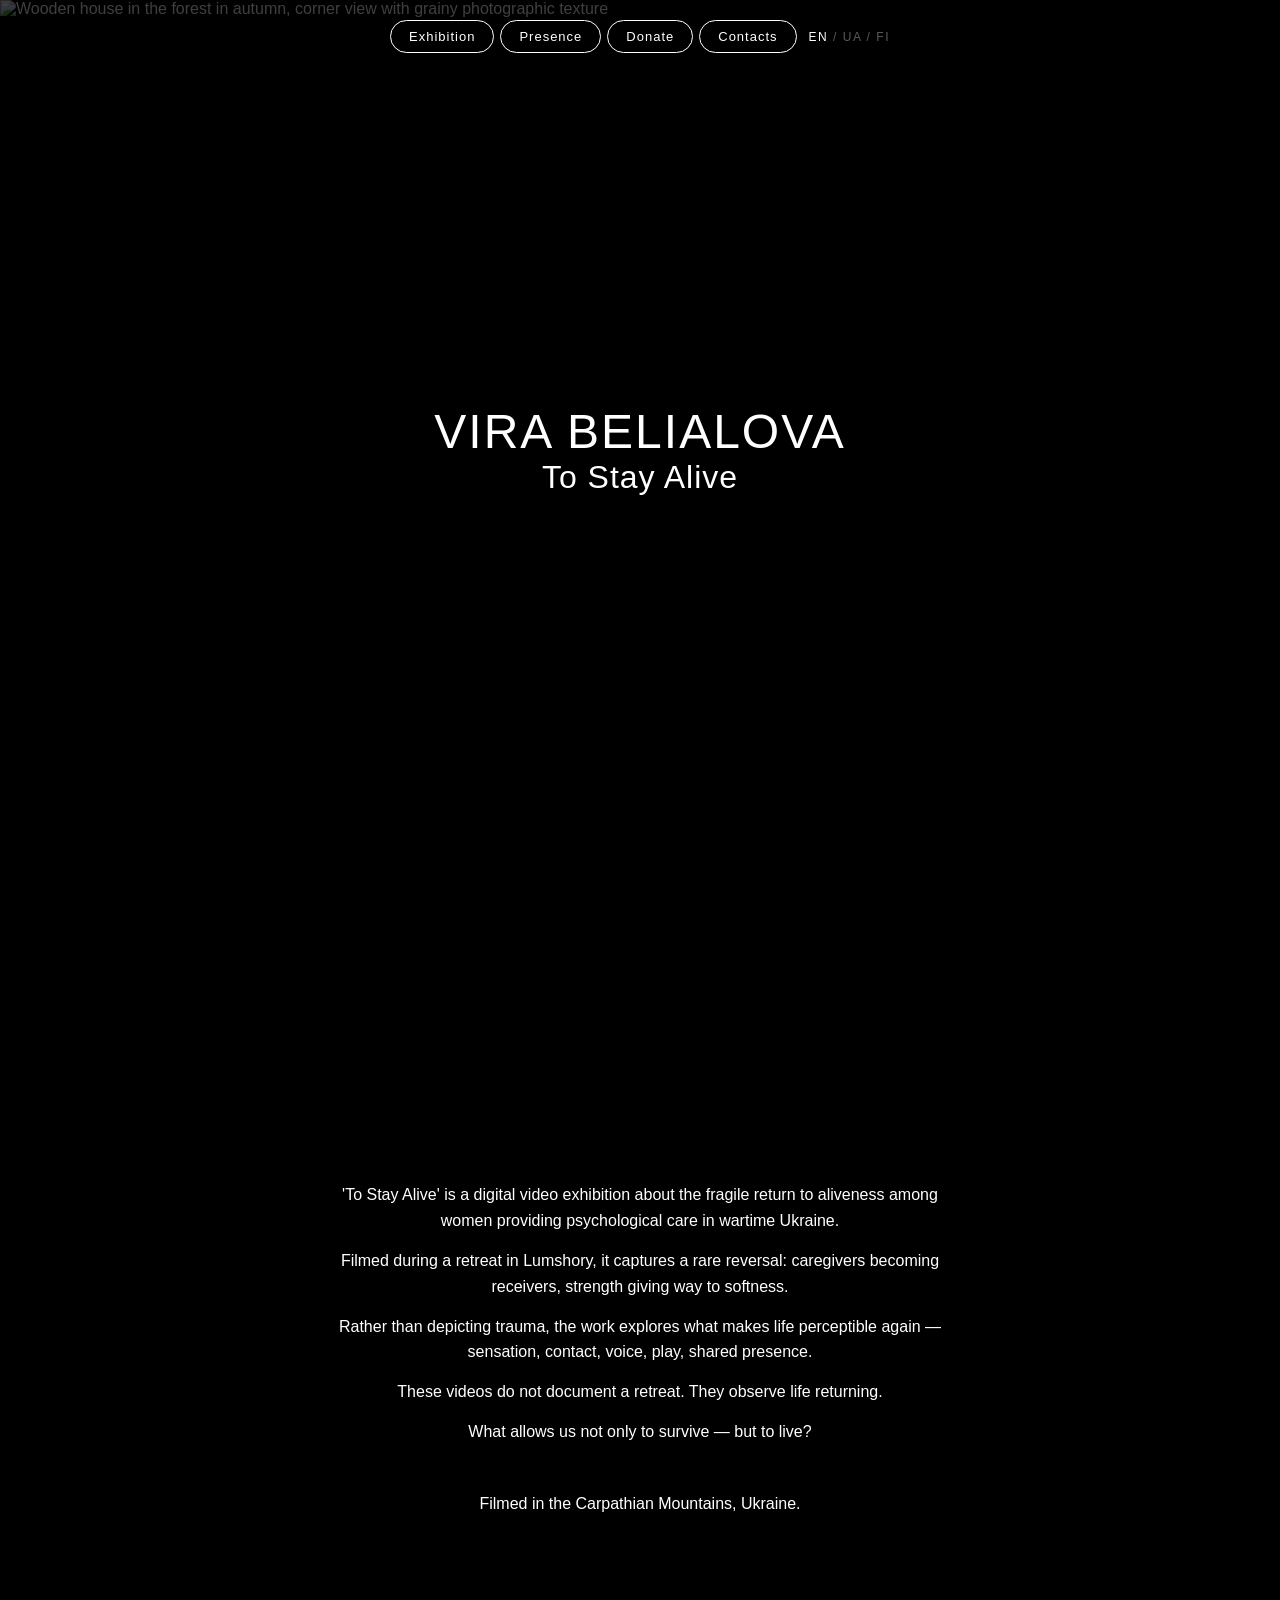
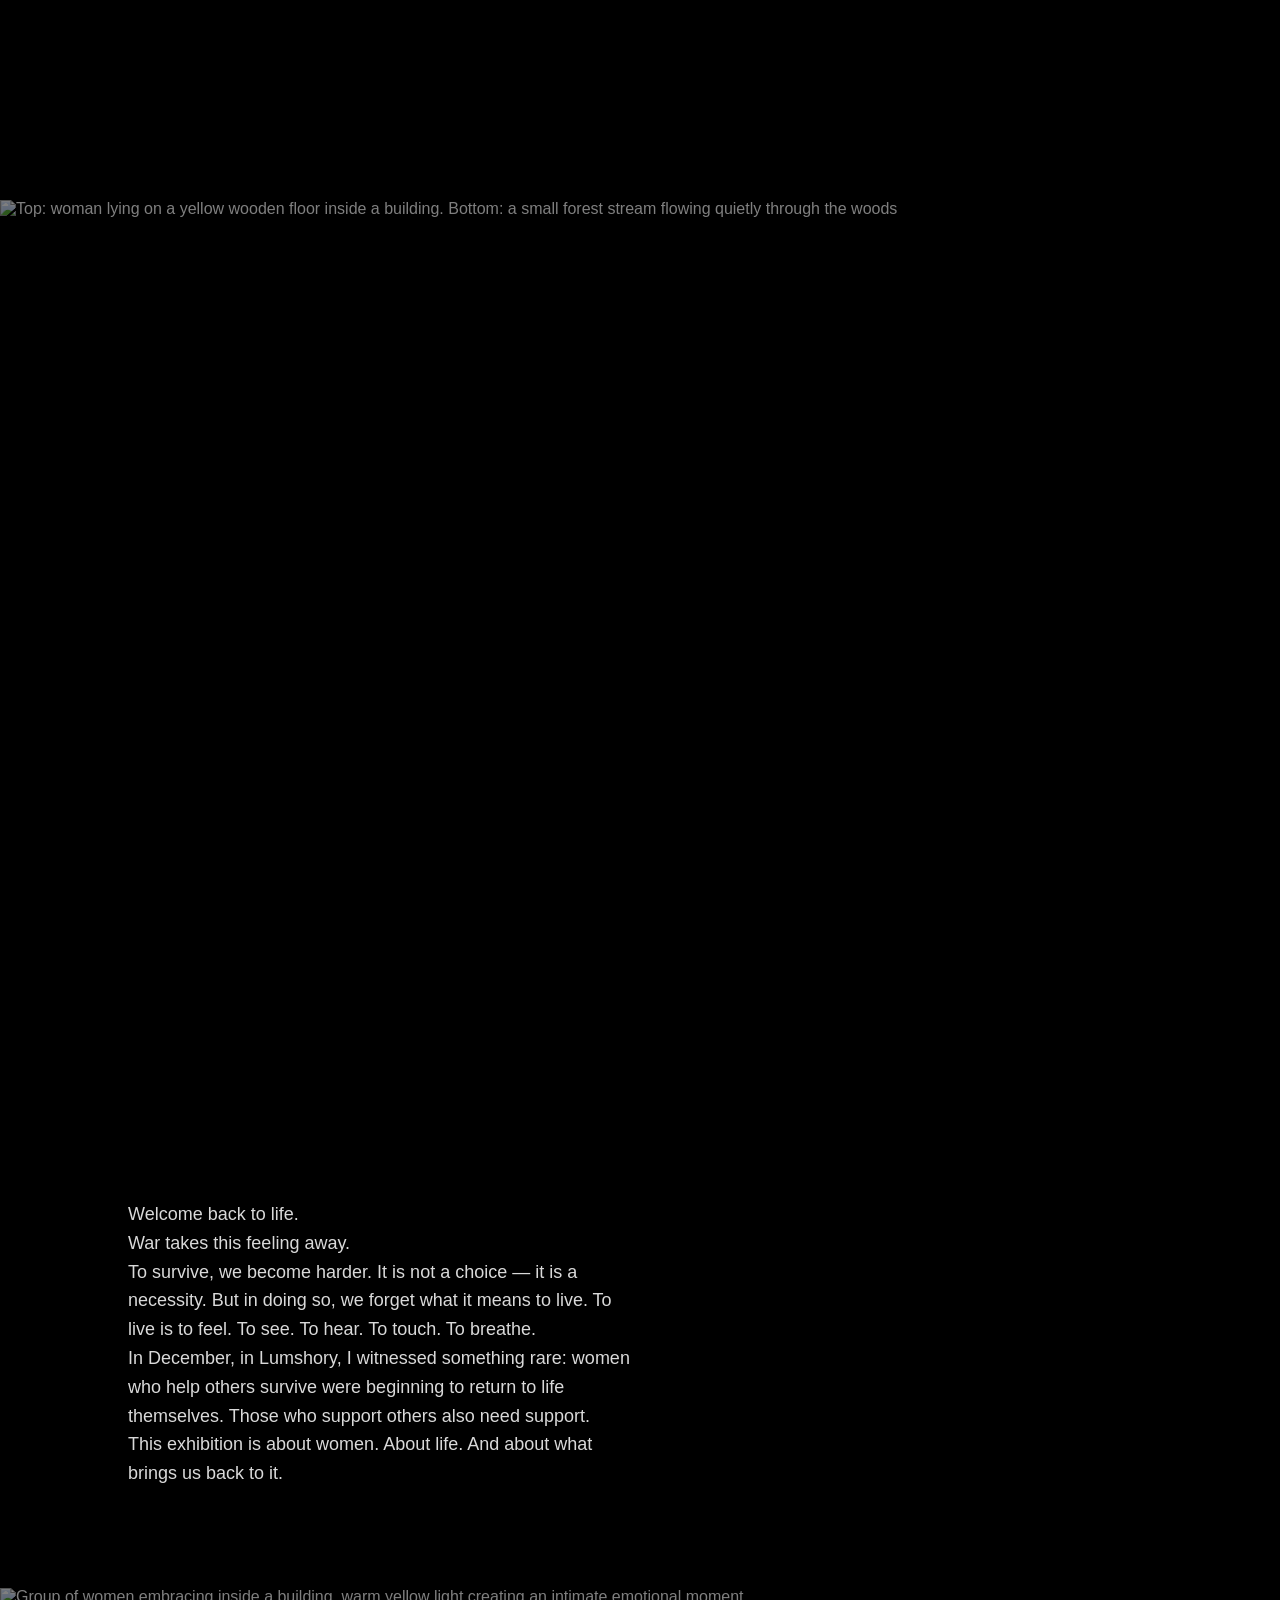
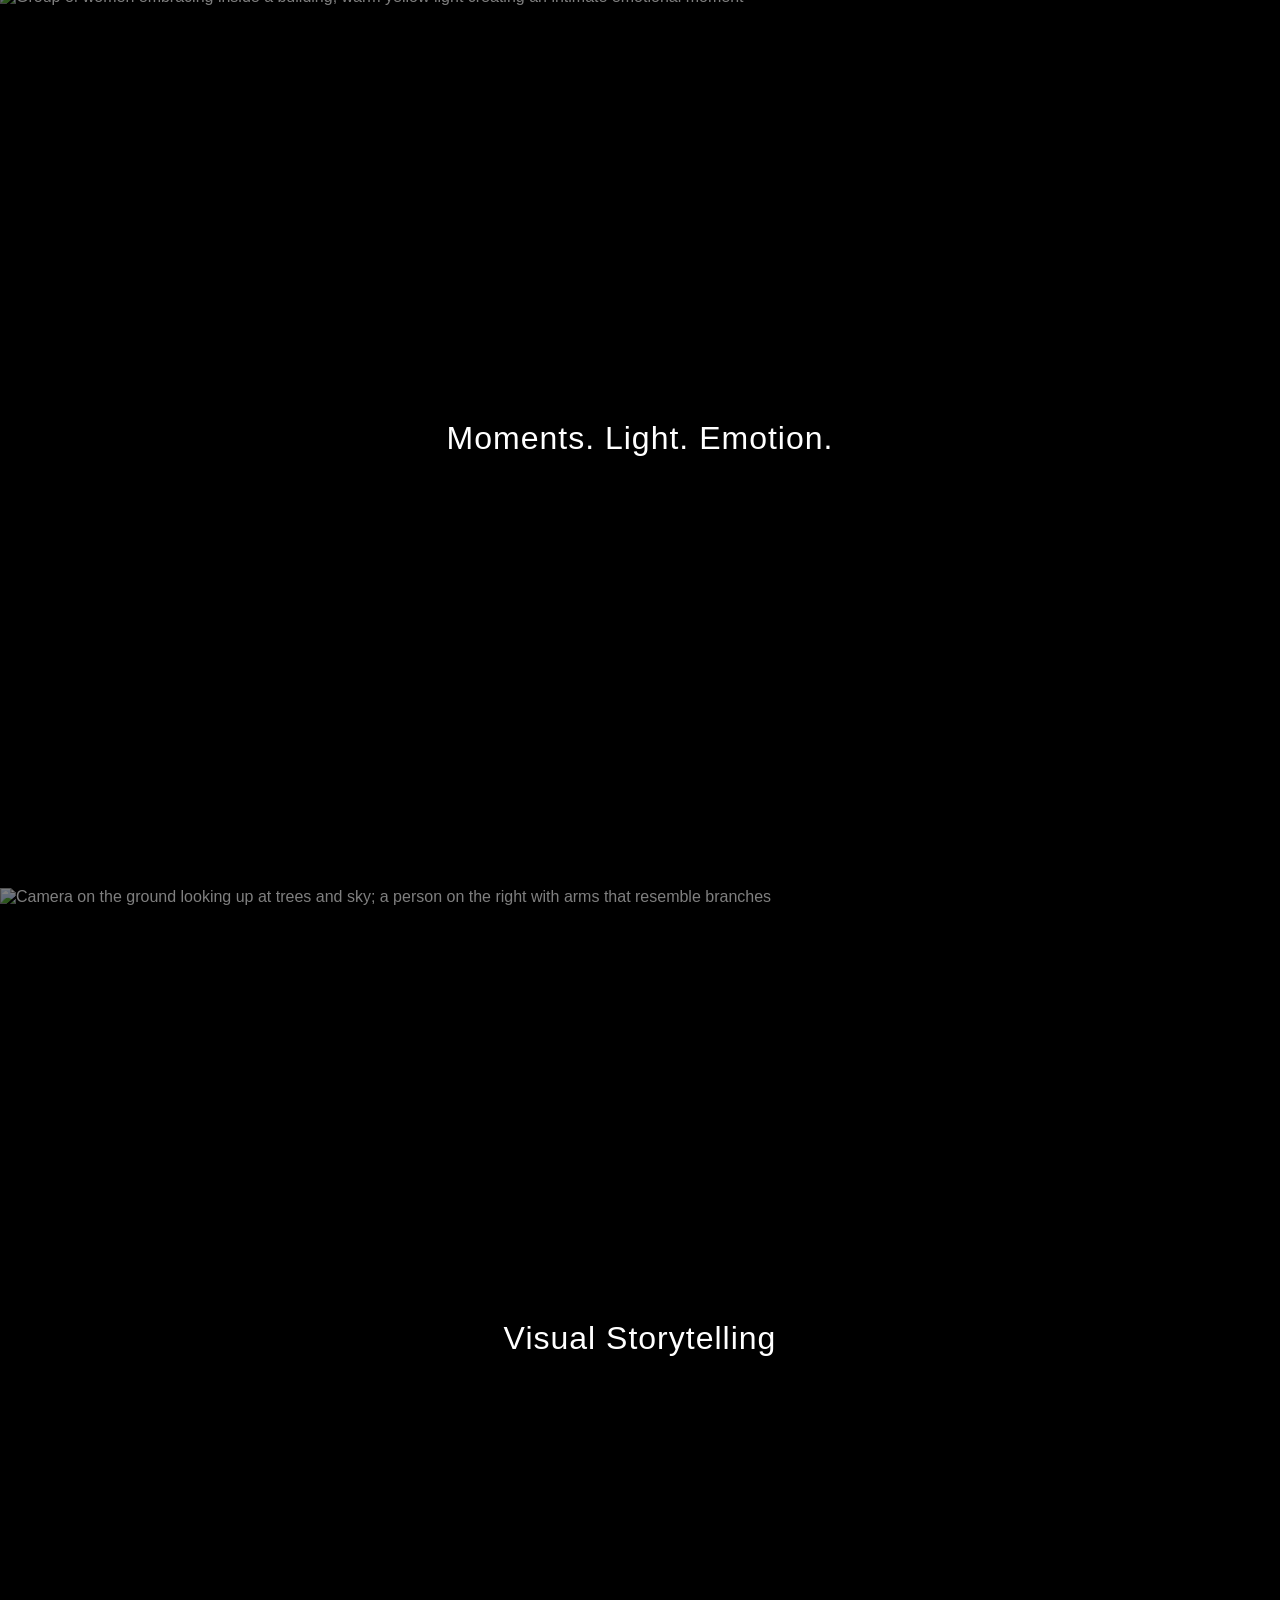
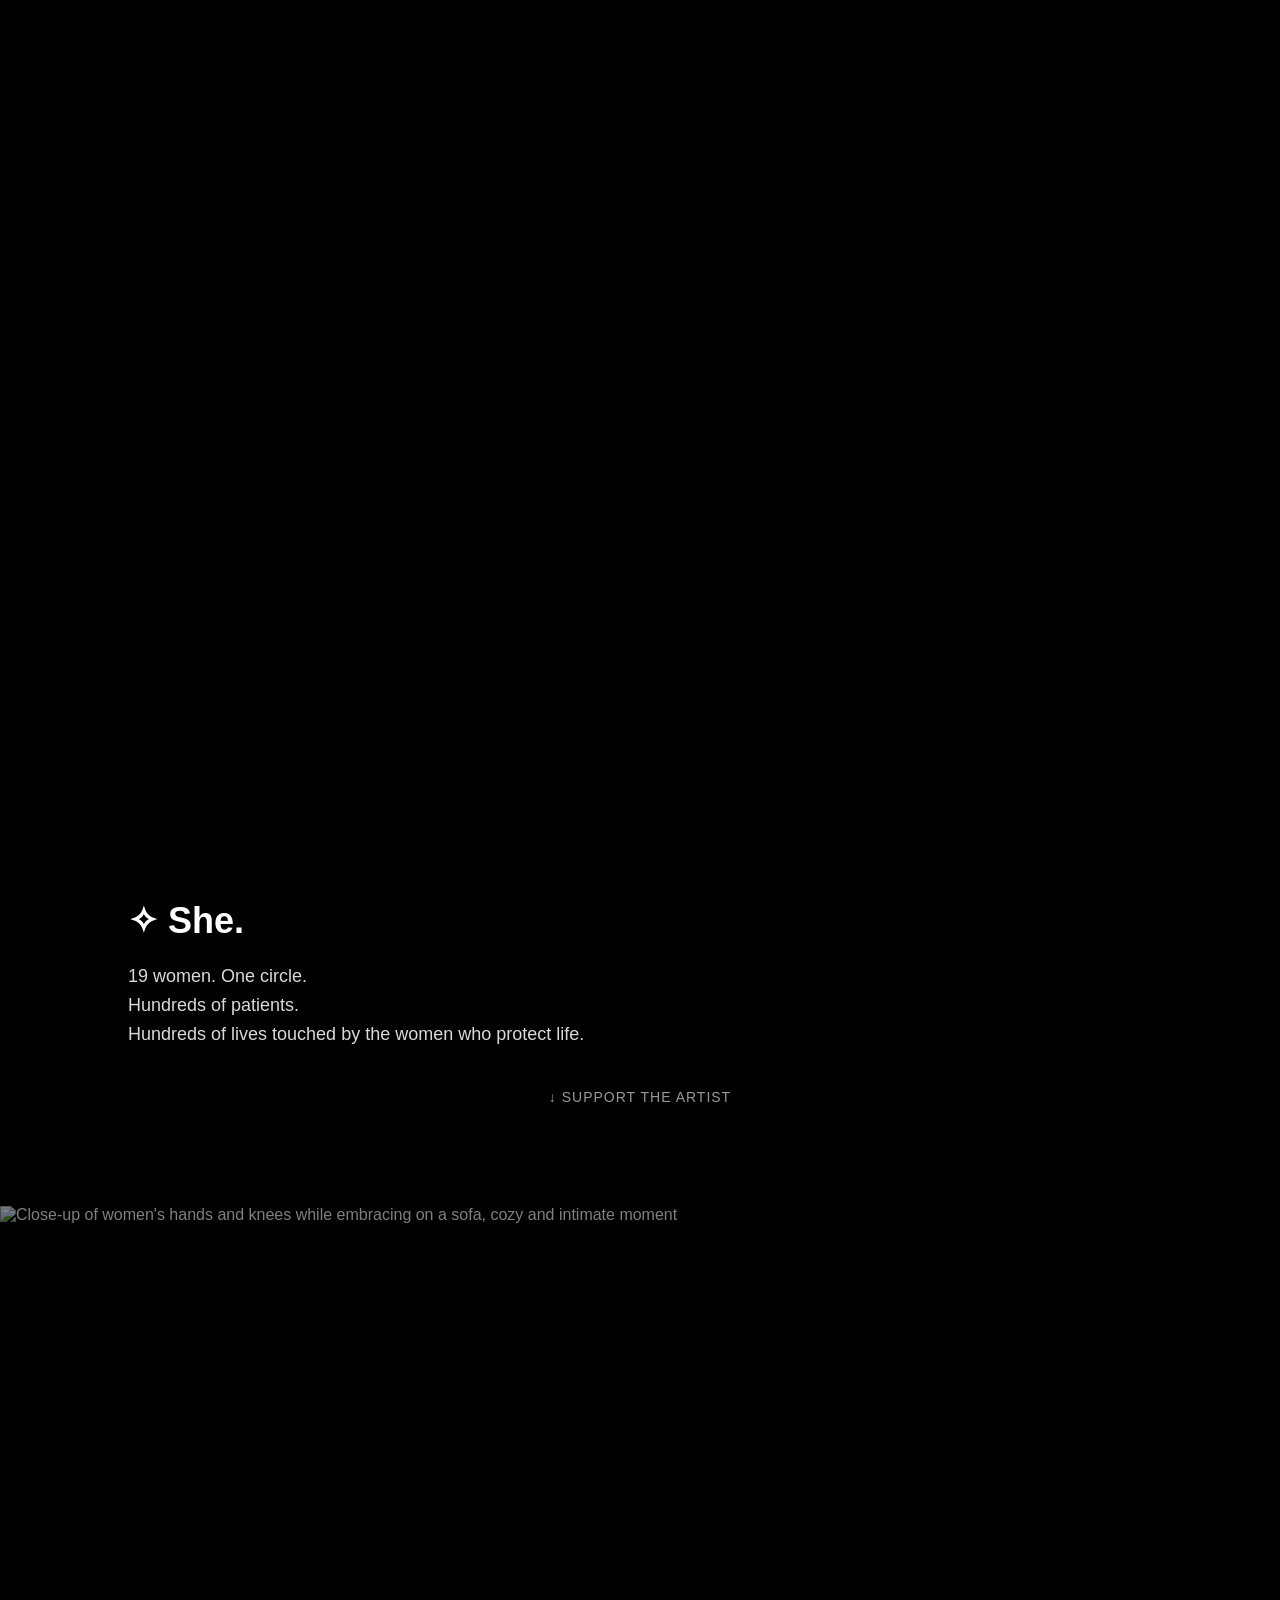
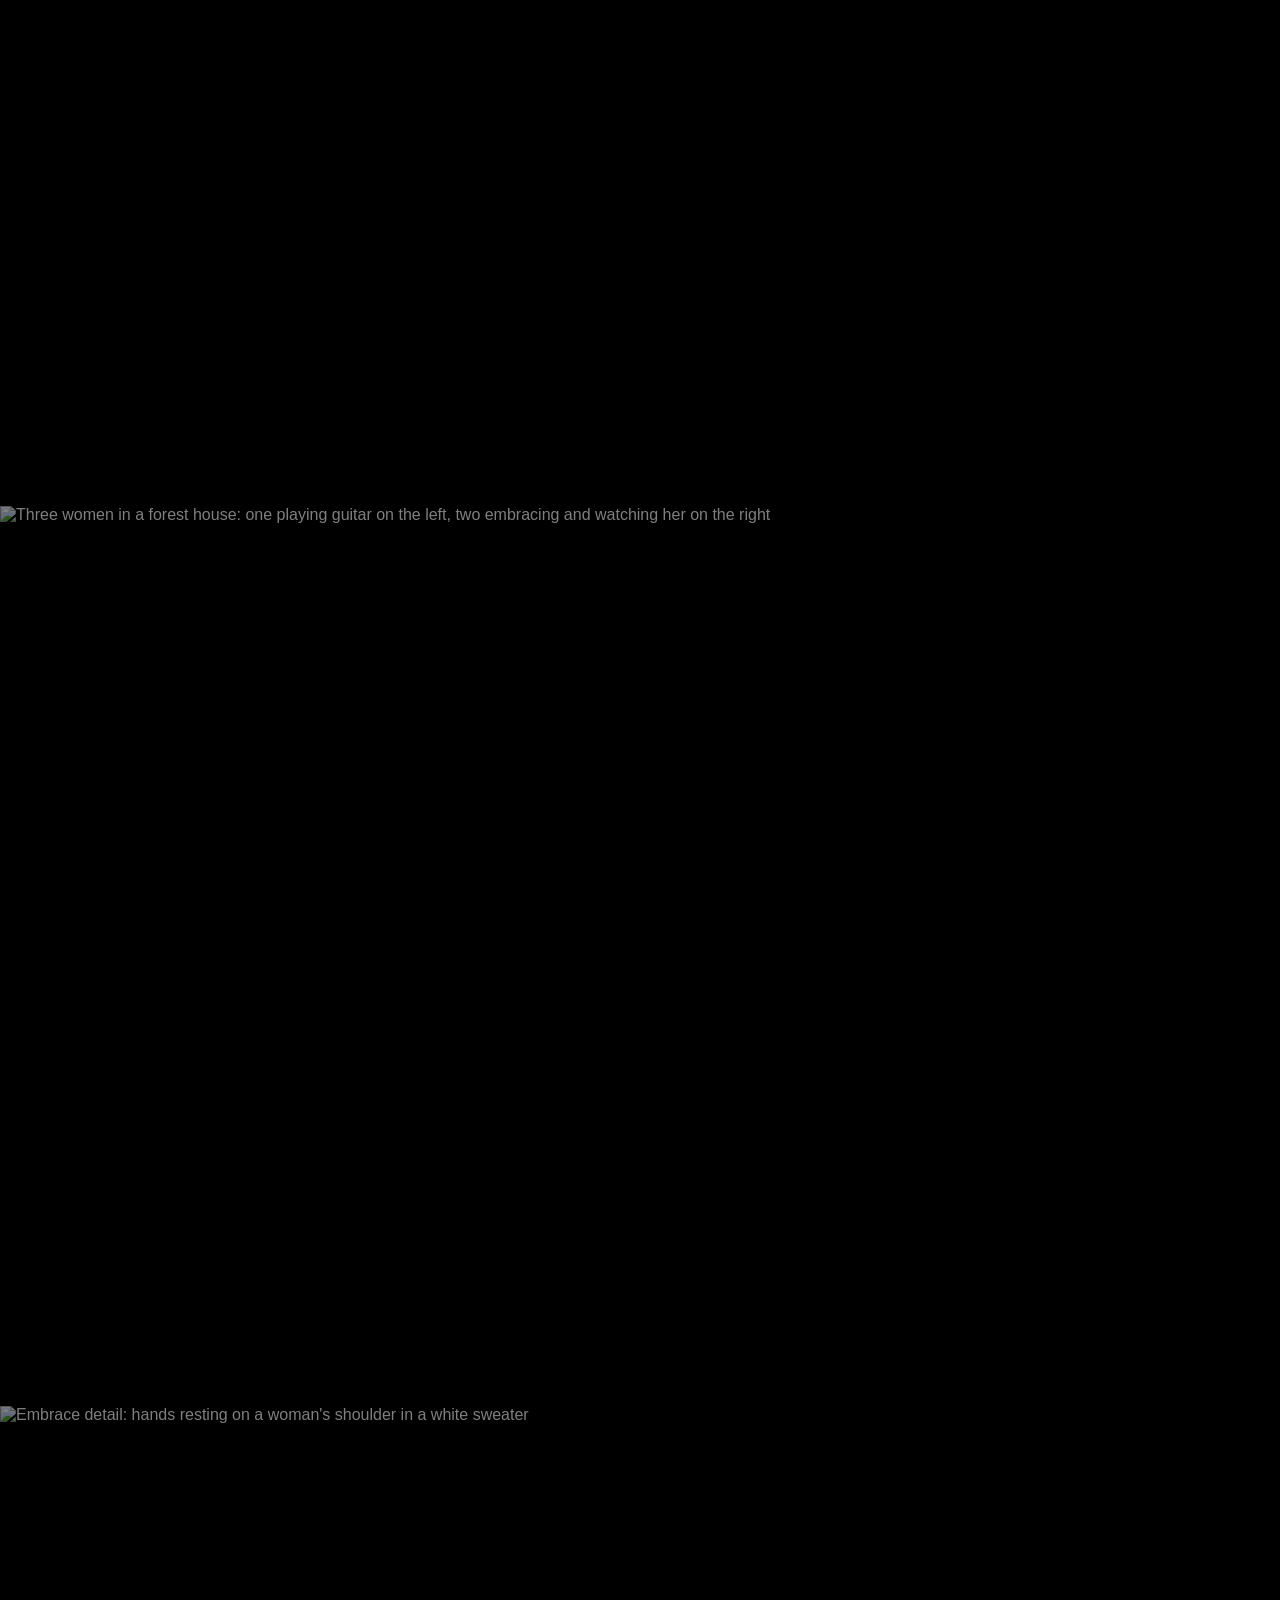
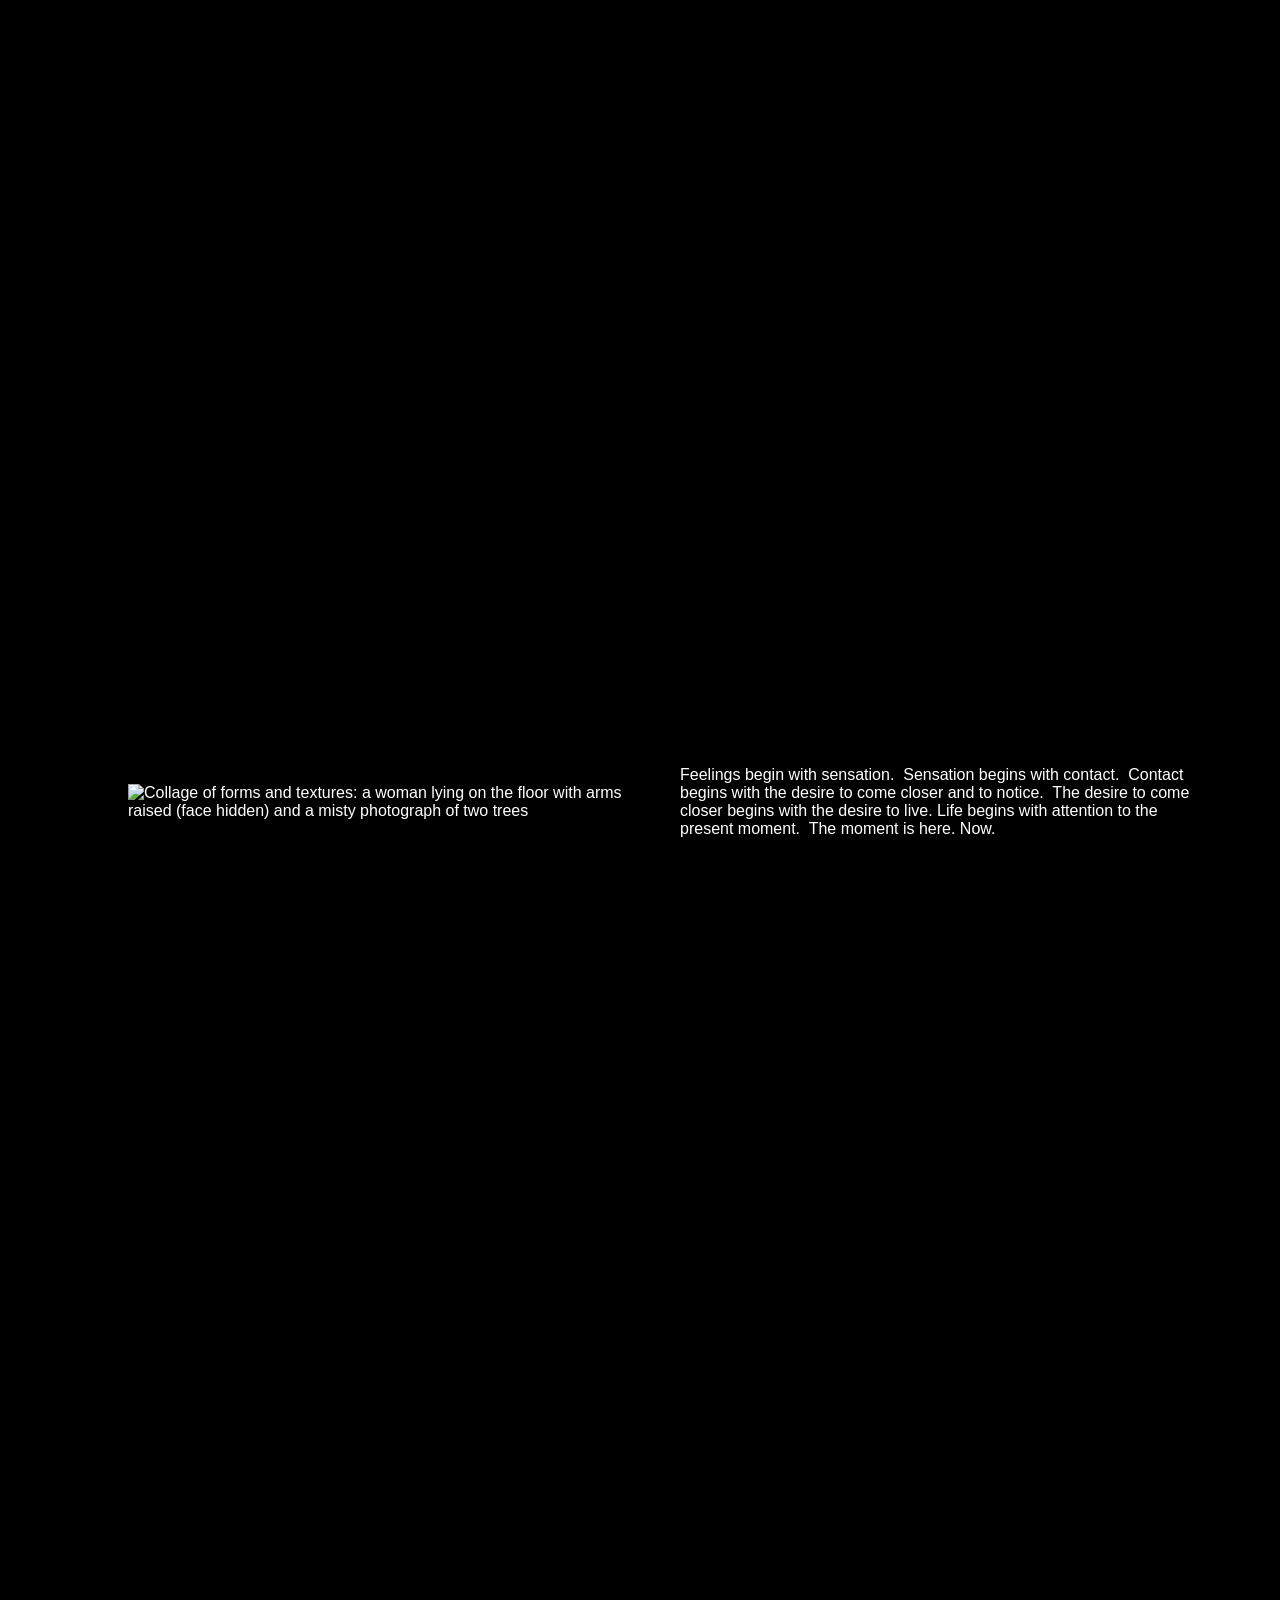
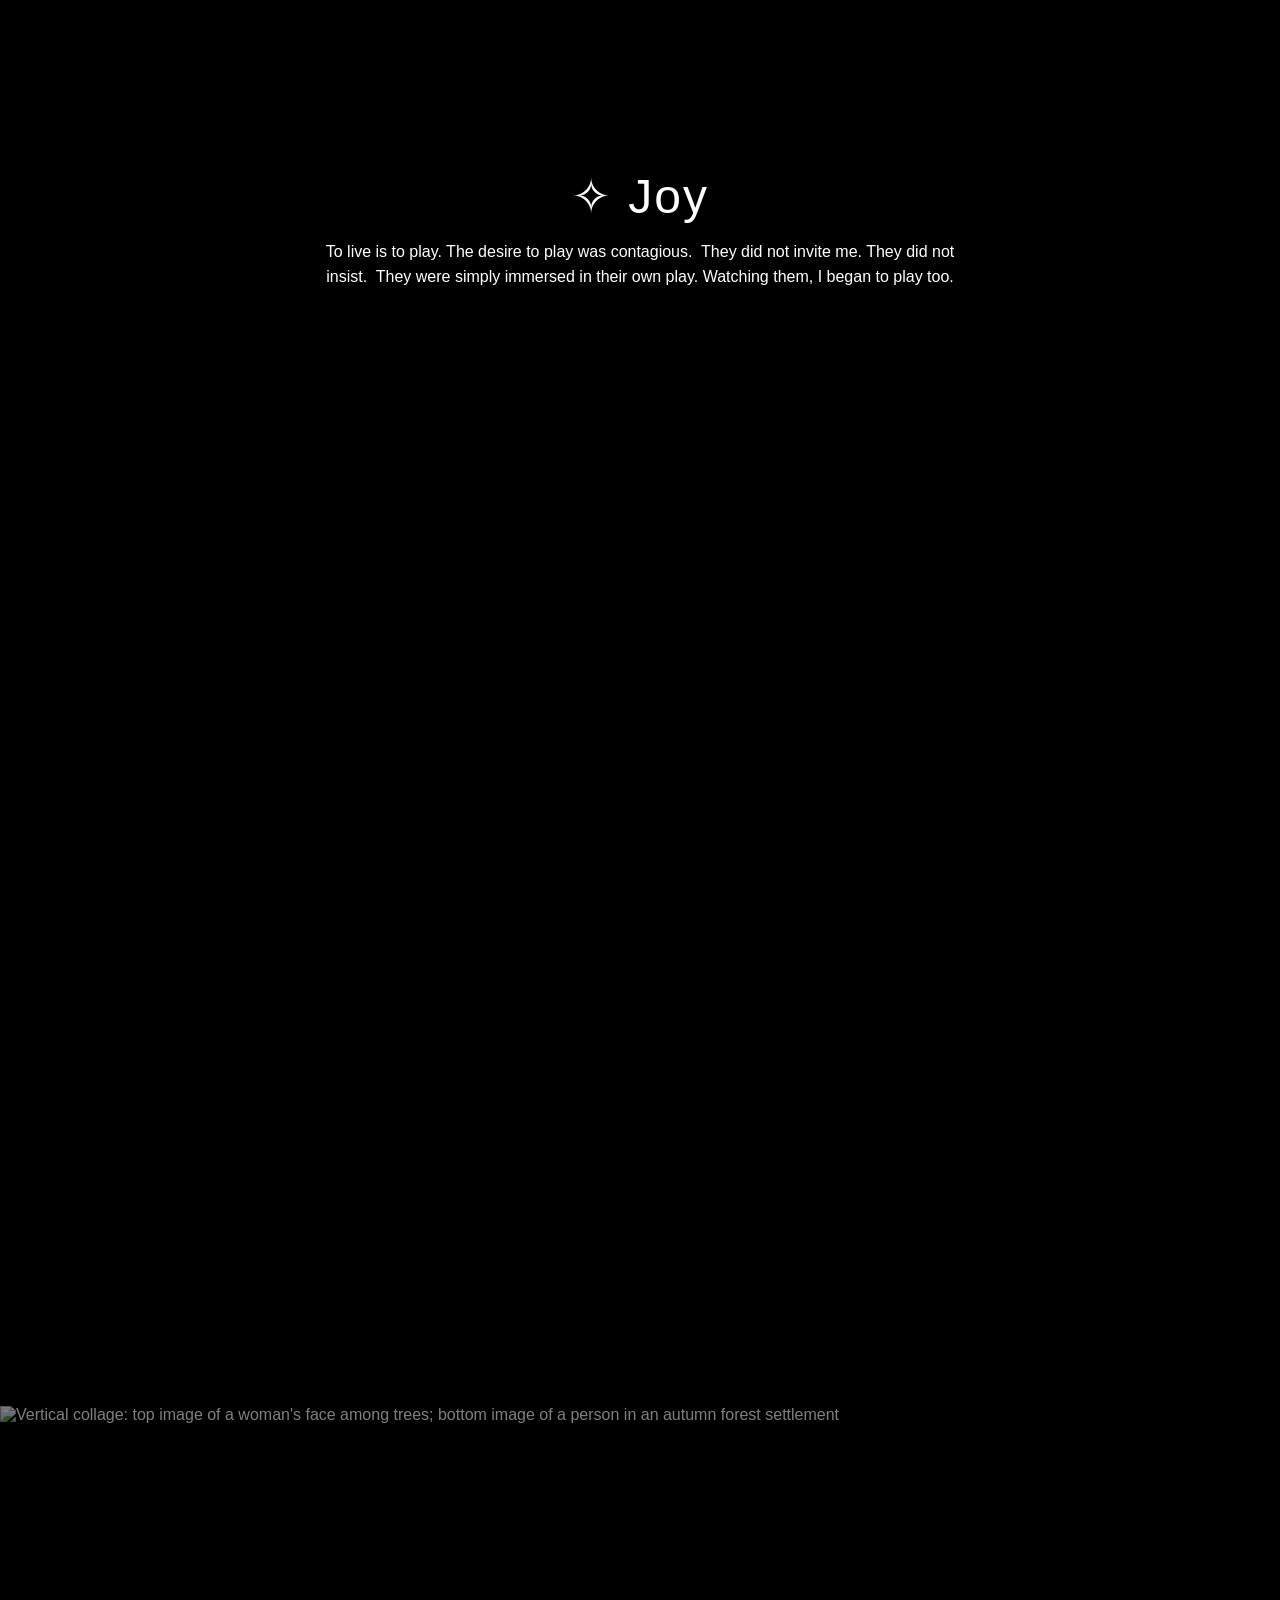
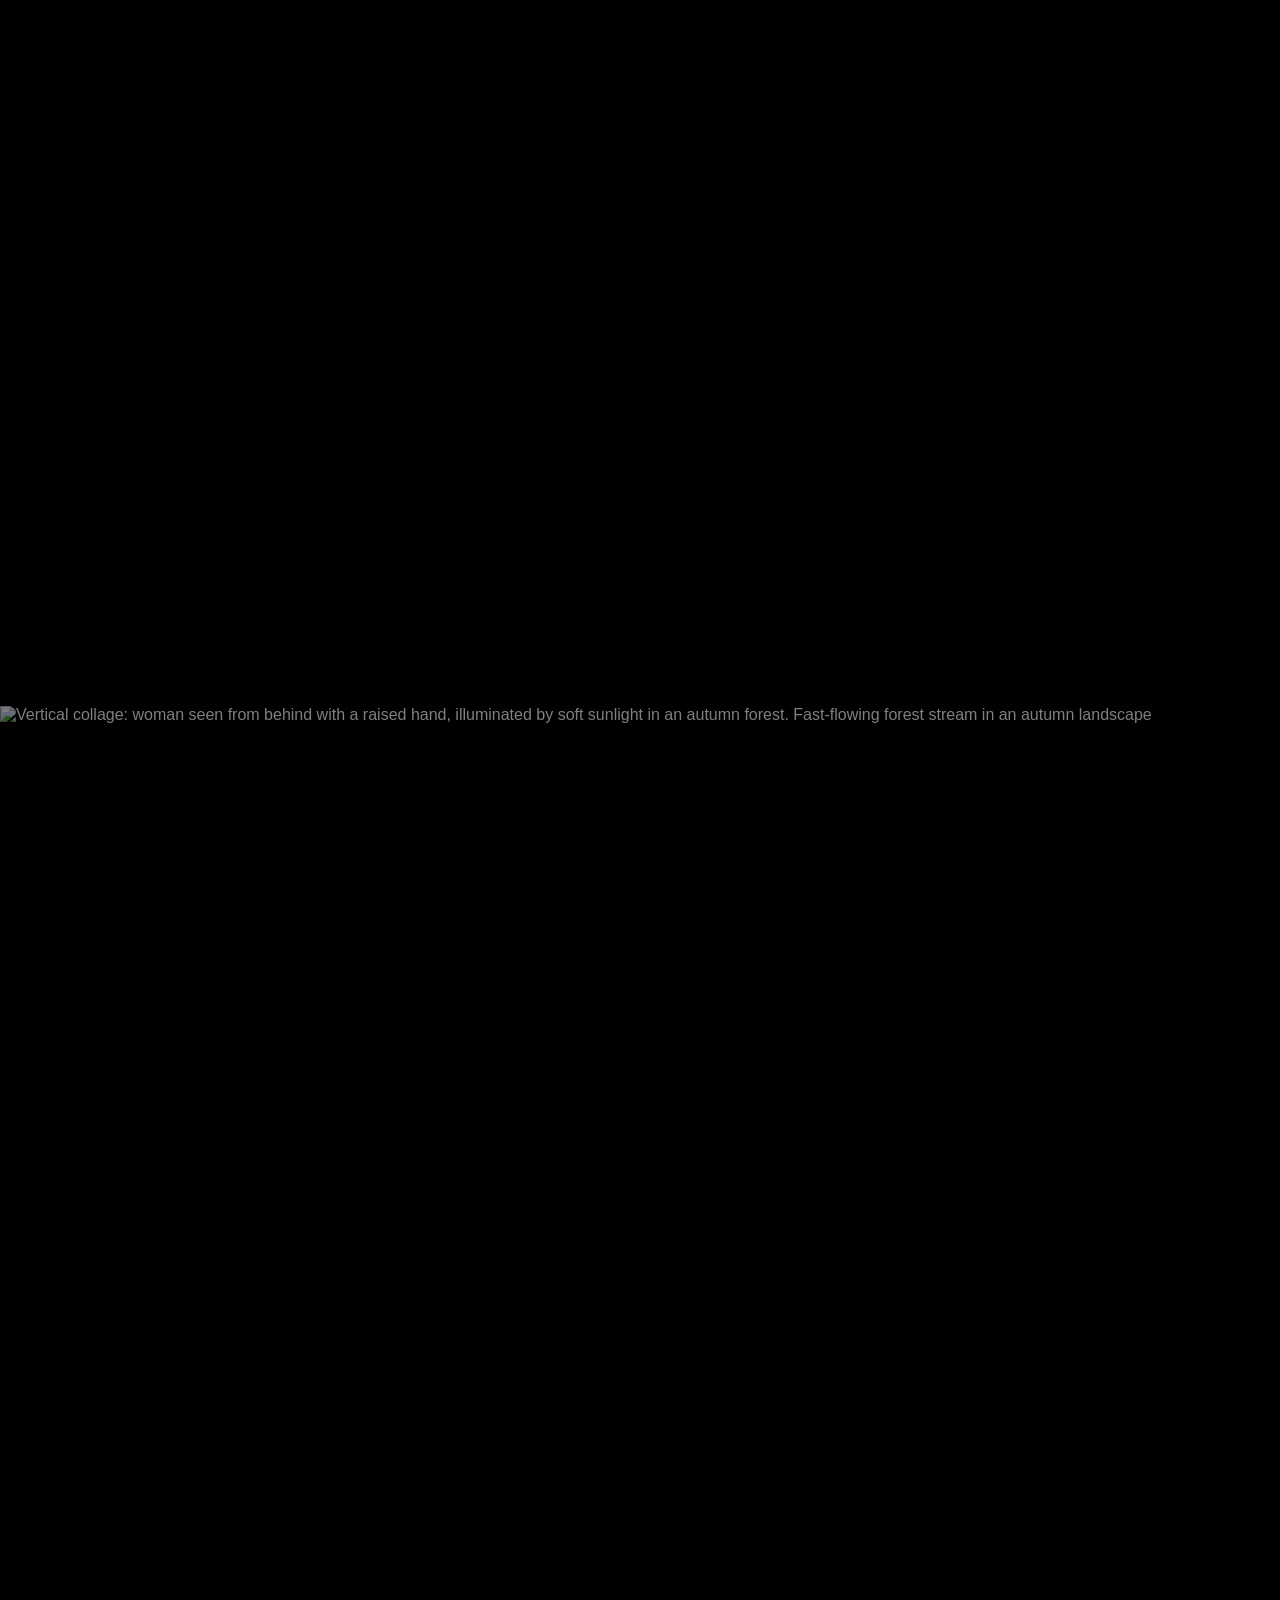
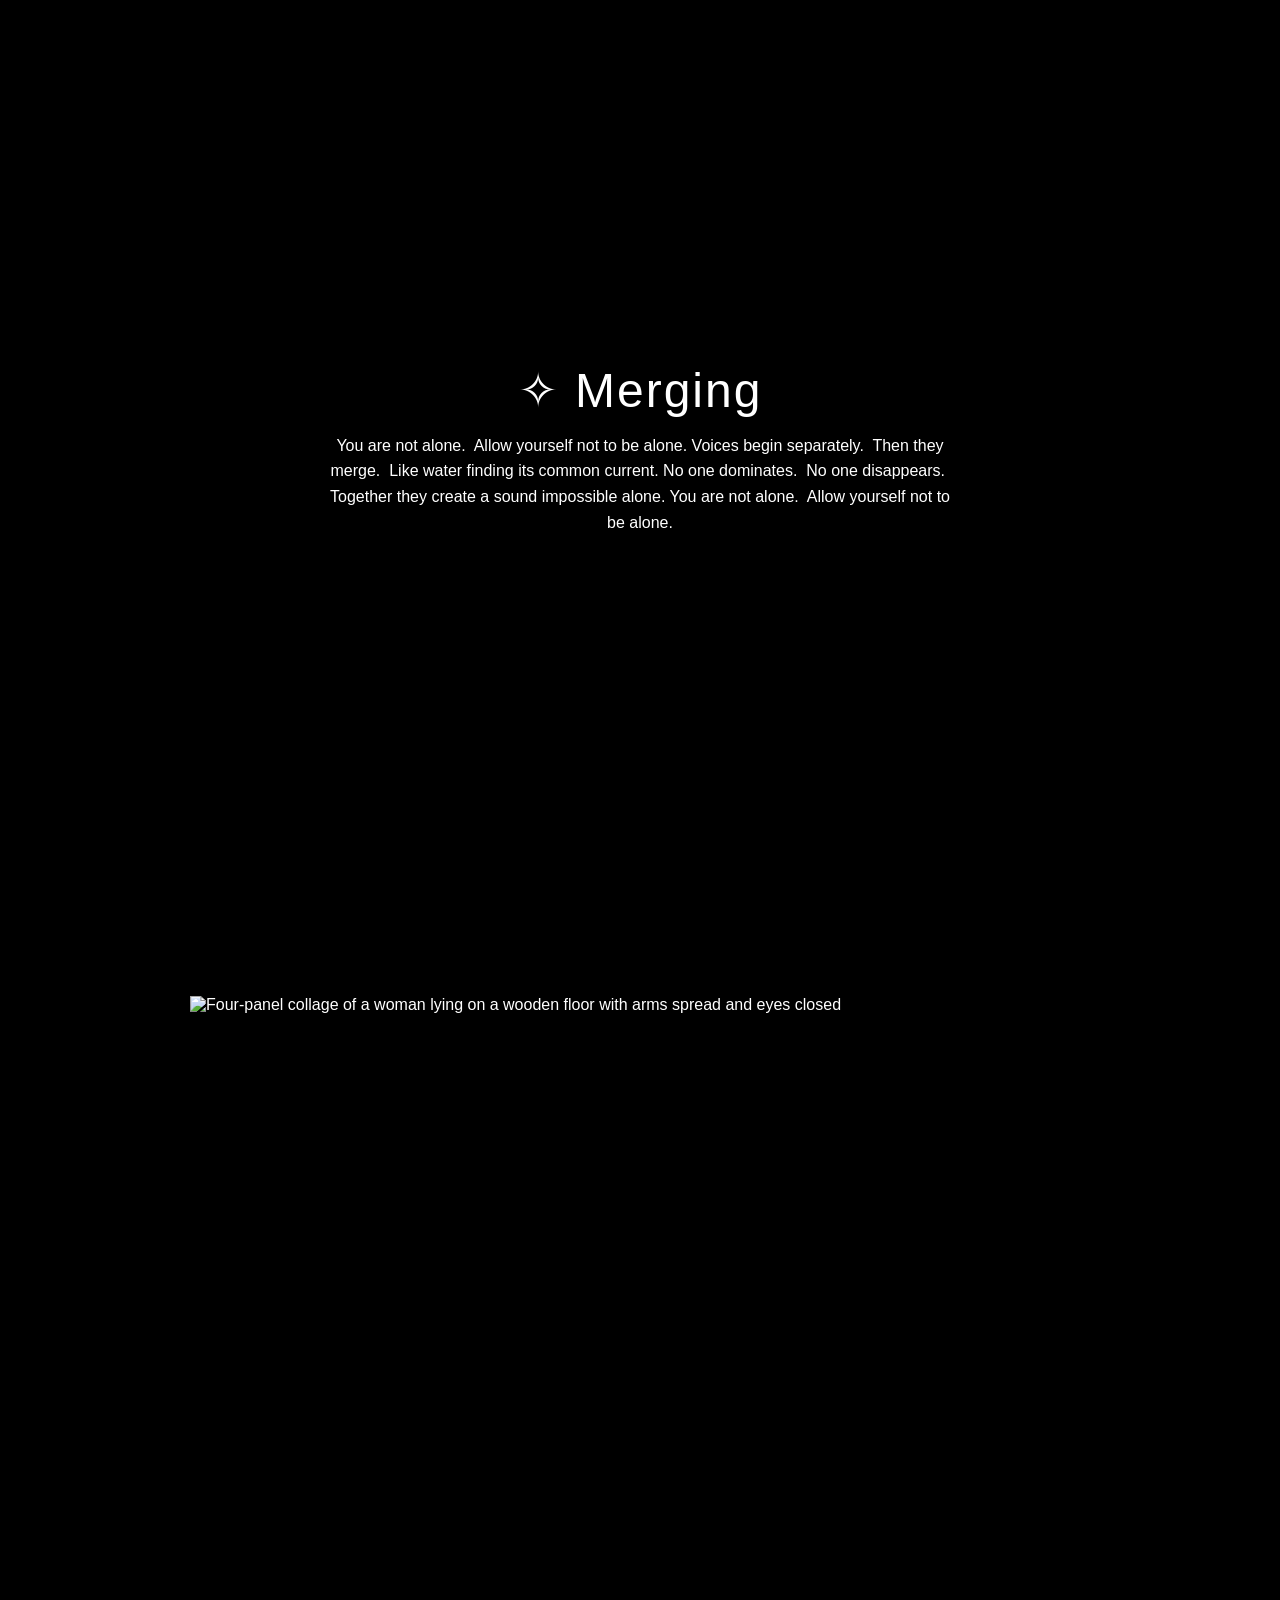
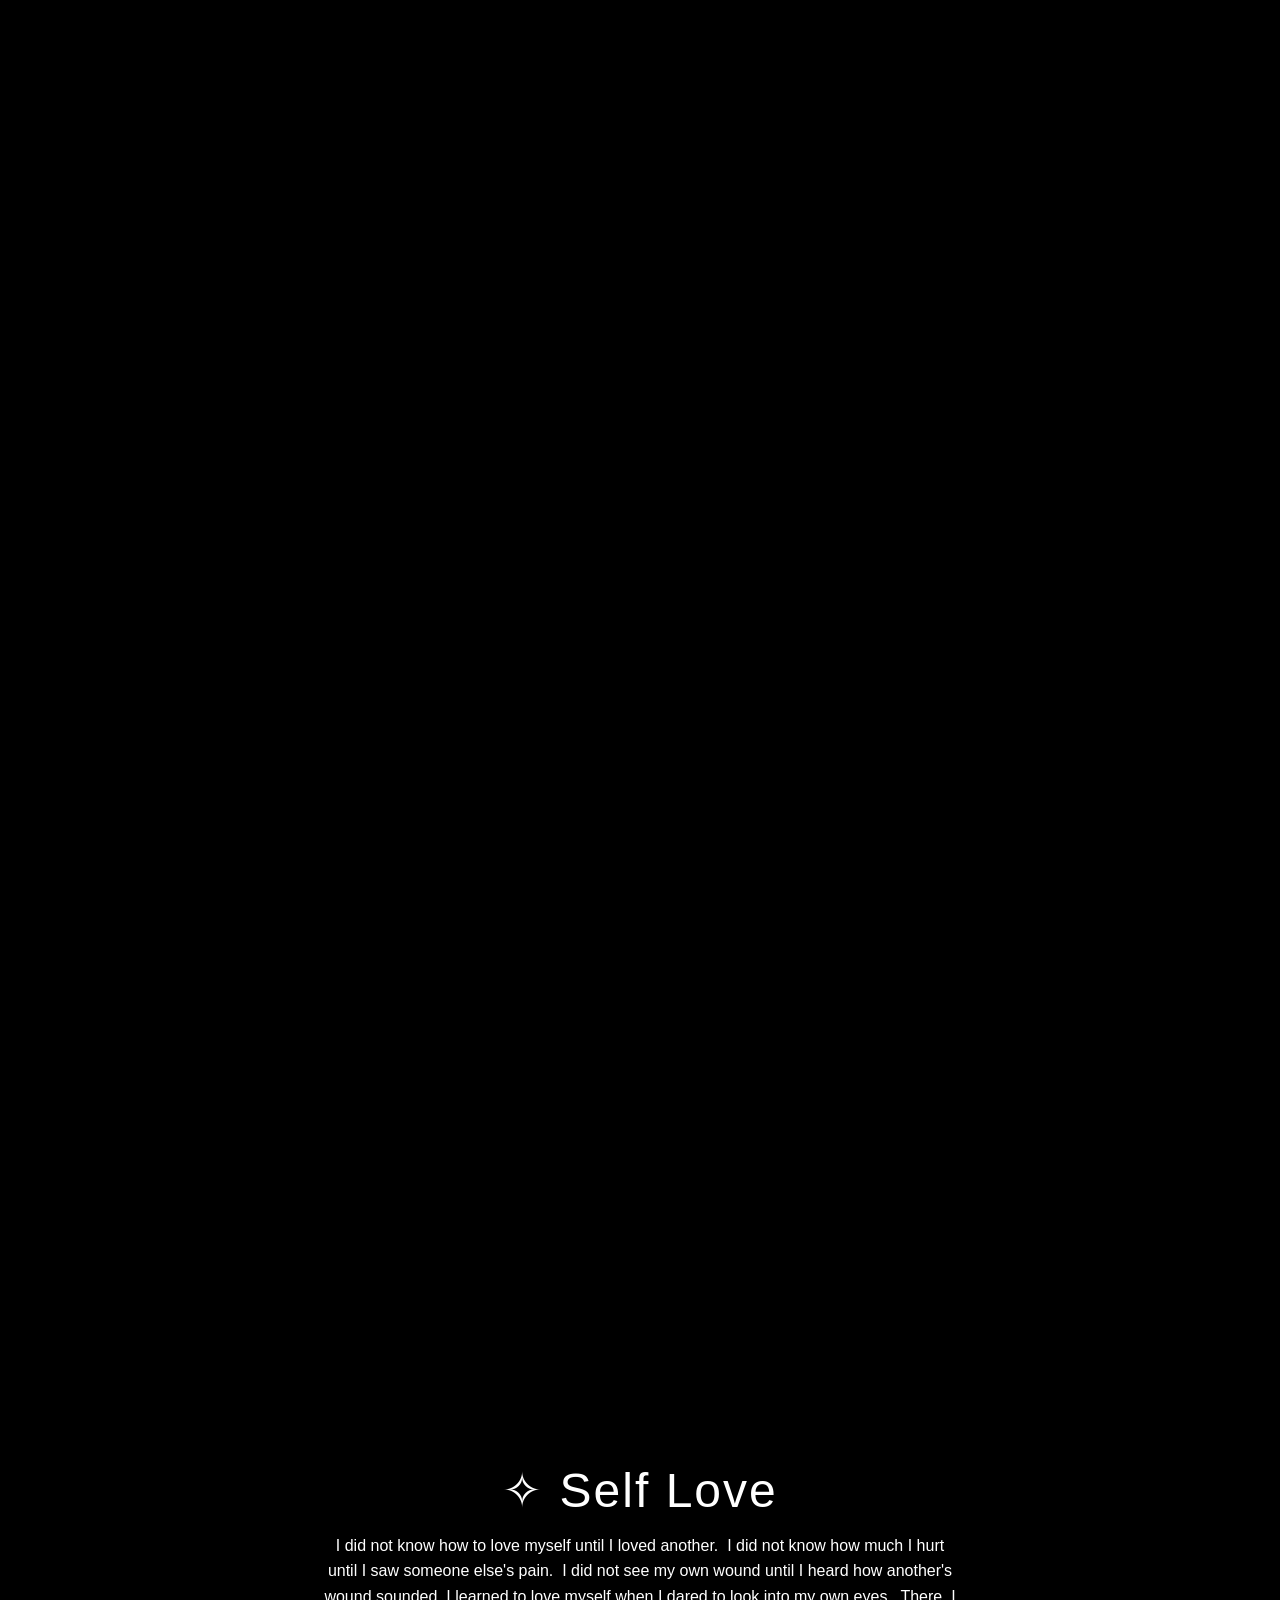
==== commit 0ae7c0de: "присутнiсть на про авторку index.html" ====
--- a/index.html
+++ b/index.html
@@ -469,7 +469,7 @@
 
   ua: {
     nav_exhibition:   "Виставка",
-    nav_presence:     "Присутність",
+    nav_presence:     "Про Авторку",
     nav_donate:       "Підтримати",
     nav_contacts:     "Контакти",
     desc1:  "«To Stay Alive» — цифрова відеовиставка про крихке повернення до відчуття живого серед жінок, які надають психологічну підтримку під час війни в Україні.",
--- a/css/style.css
+++ b/css/style.css
@@ -22,6 +22,11 @@
   transform: translateX(-50%);
   z-index: 1000;
   text-align: center;
+
+  display: flex;
+  justify-content: center;
+  align-items: center;
+  gap: 12px; 
 }
 
 .support-section {
@@ -32,13 +37,9 @@
 /* =========================
     language support
 ========================= */
-.lang-switch{
-  position:relative;
-  right:20px;
-  top:50%;
-  transform:translateY(-50%);
-  font-size:12px;
-  letter-spacing:1.5px;
+.lang-switch {
+  font-size: 12px;
+  letter-spacing: 1.5px;
 }
 
 .lang-switch span{
@@ -56,11 +57,20 @@
 }
 
 @media (max-width: 768px){
+  .main-nav {
+    display: flex;
+    align-items: center;
+    flex-direction: row;
+    gap: 12px;
+  }
+}
+
+@media (max-width: 768px){
   .lang-switch{
-    right: 60px; /* burger control */
     font-size: 11px;
   }
 }
+
 
 
 /* =========================
@@ -385,7 +395,6 @@
   color: #000;
 }
 
-/* убираем фокус-бордер */
 .nav-links a,
 .burger {
   outline: none;
